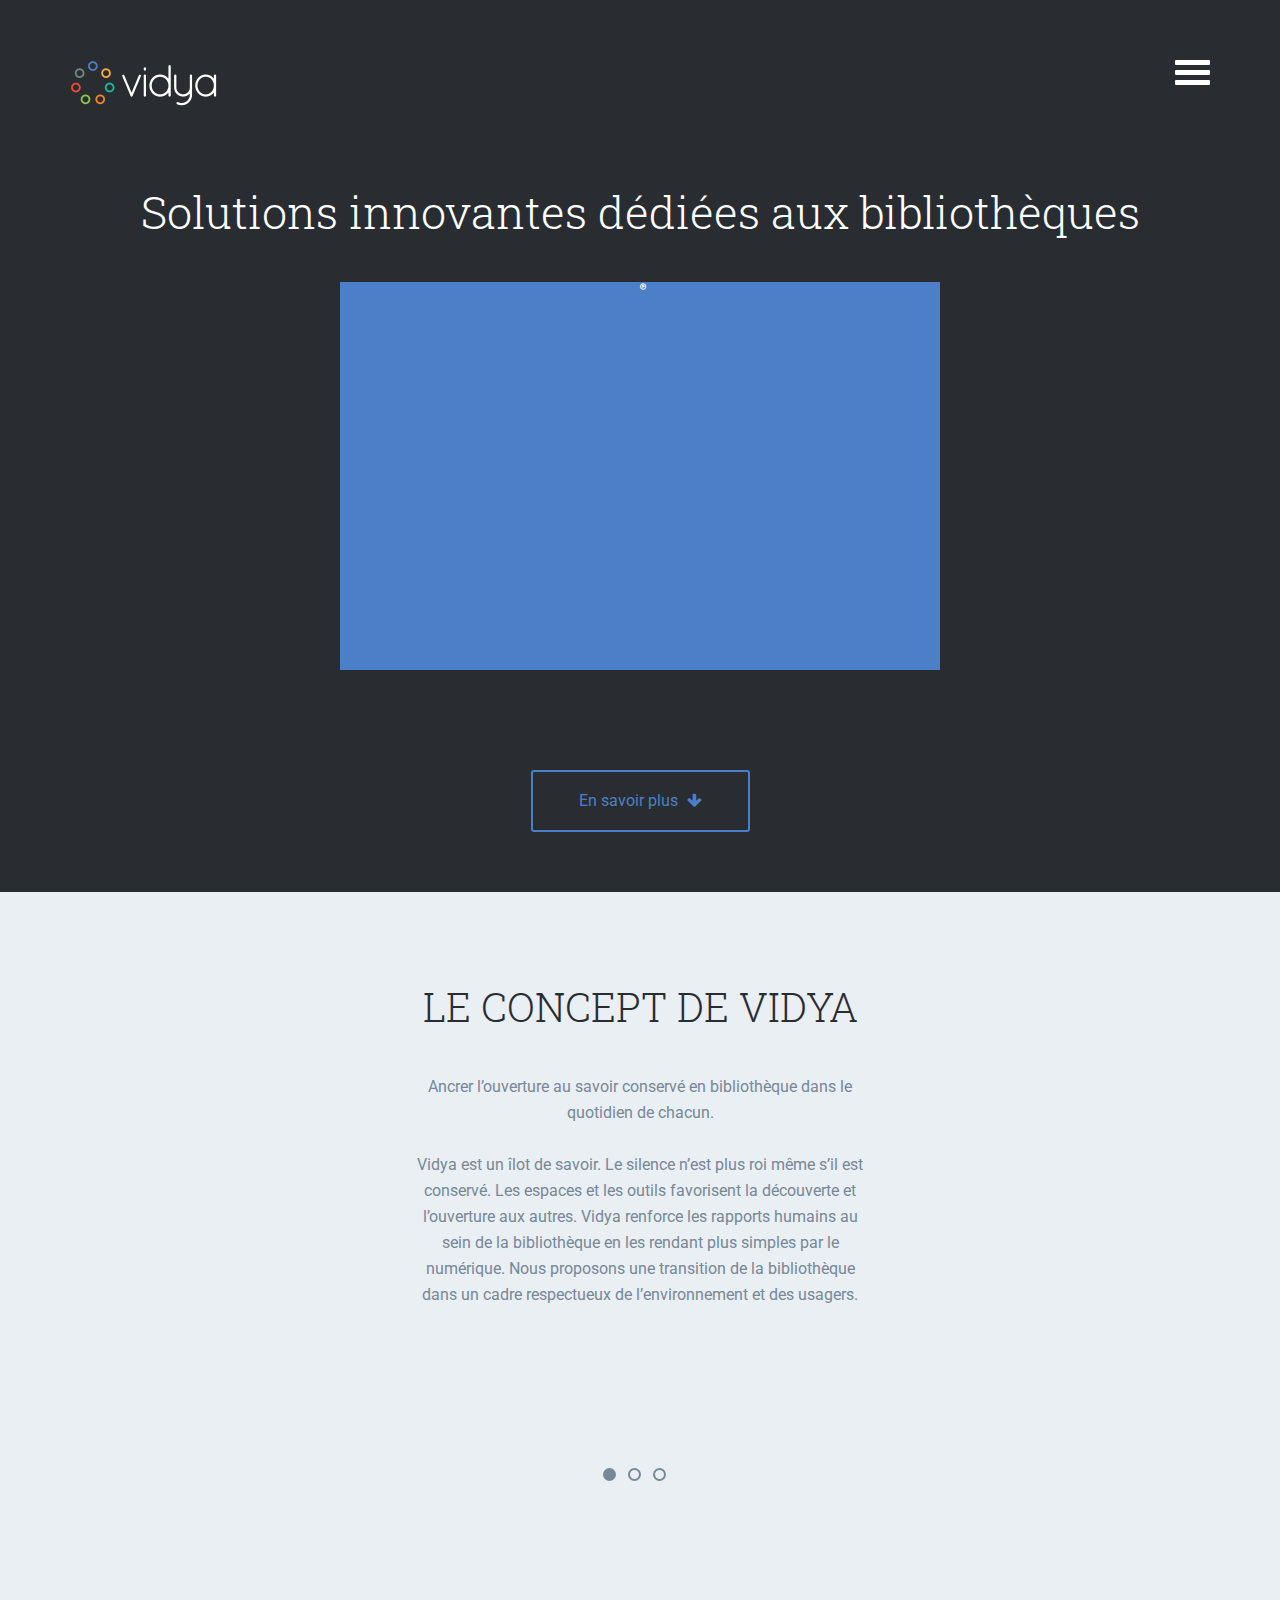
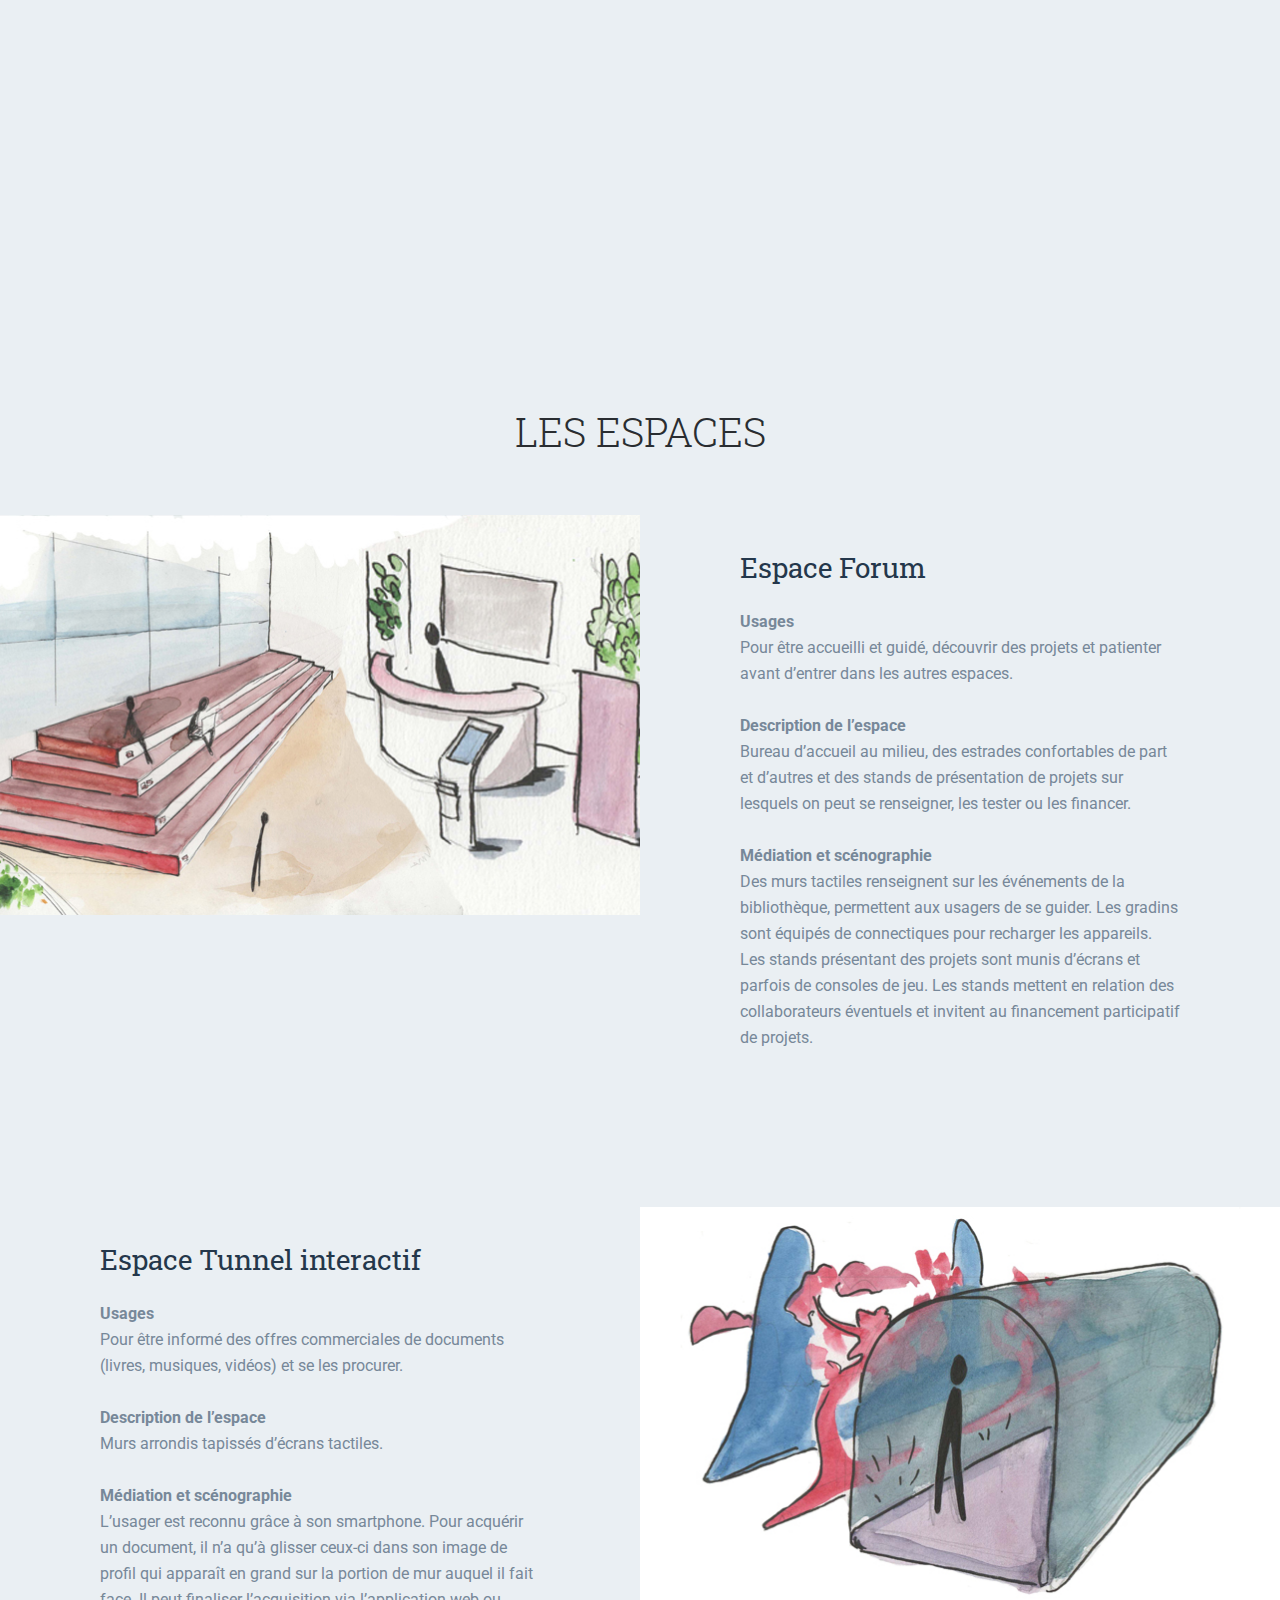
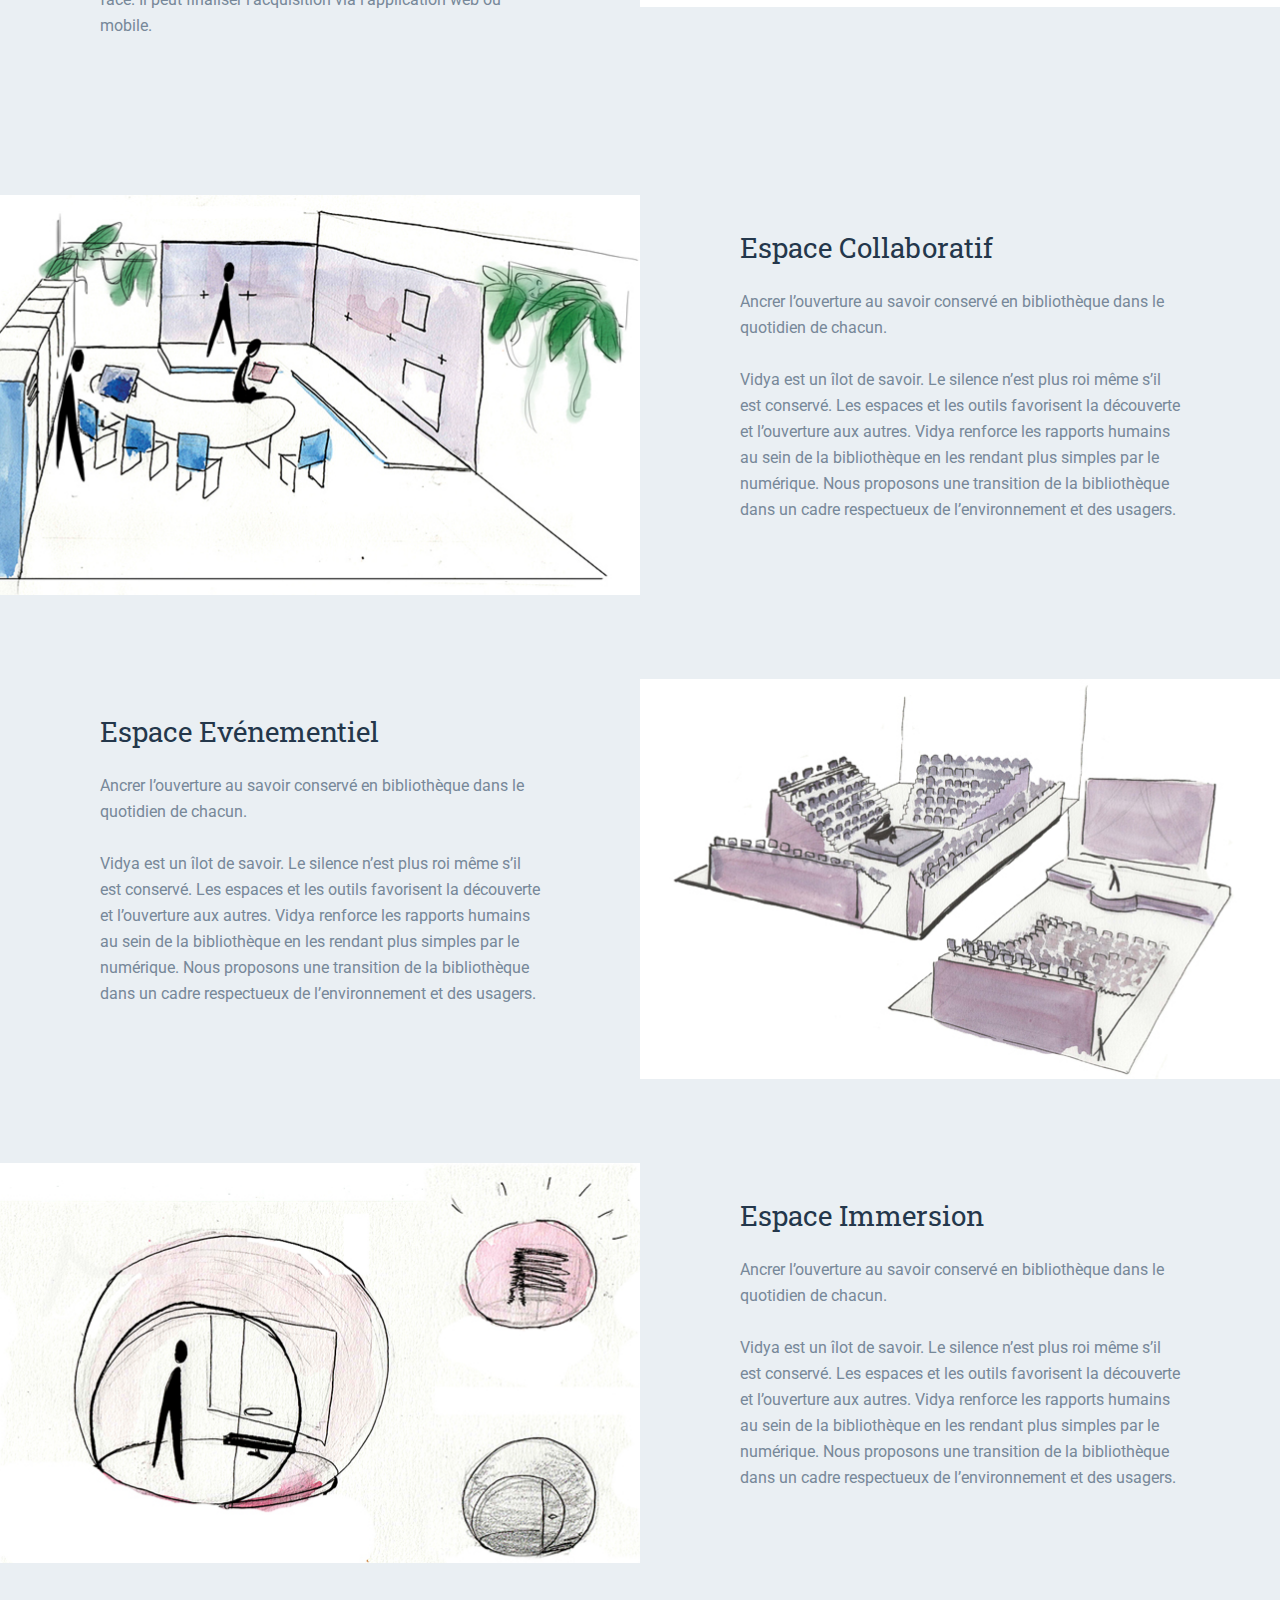
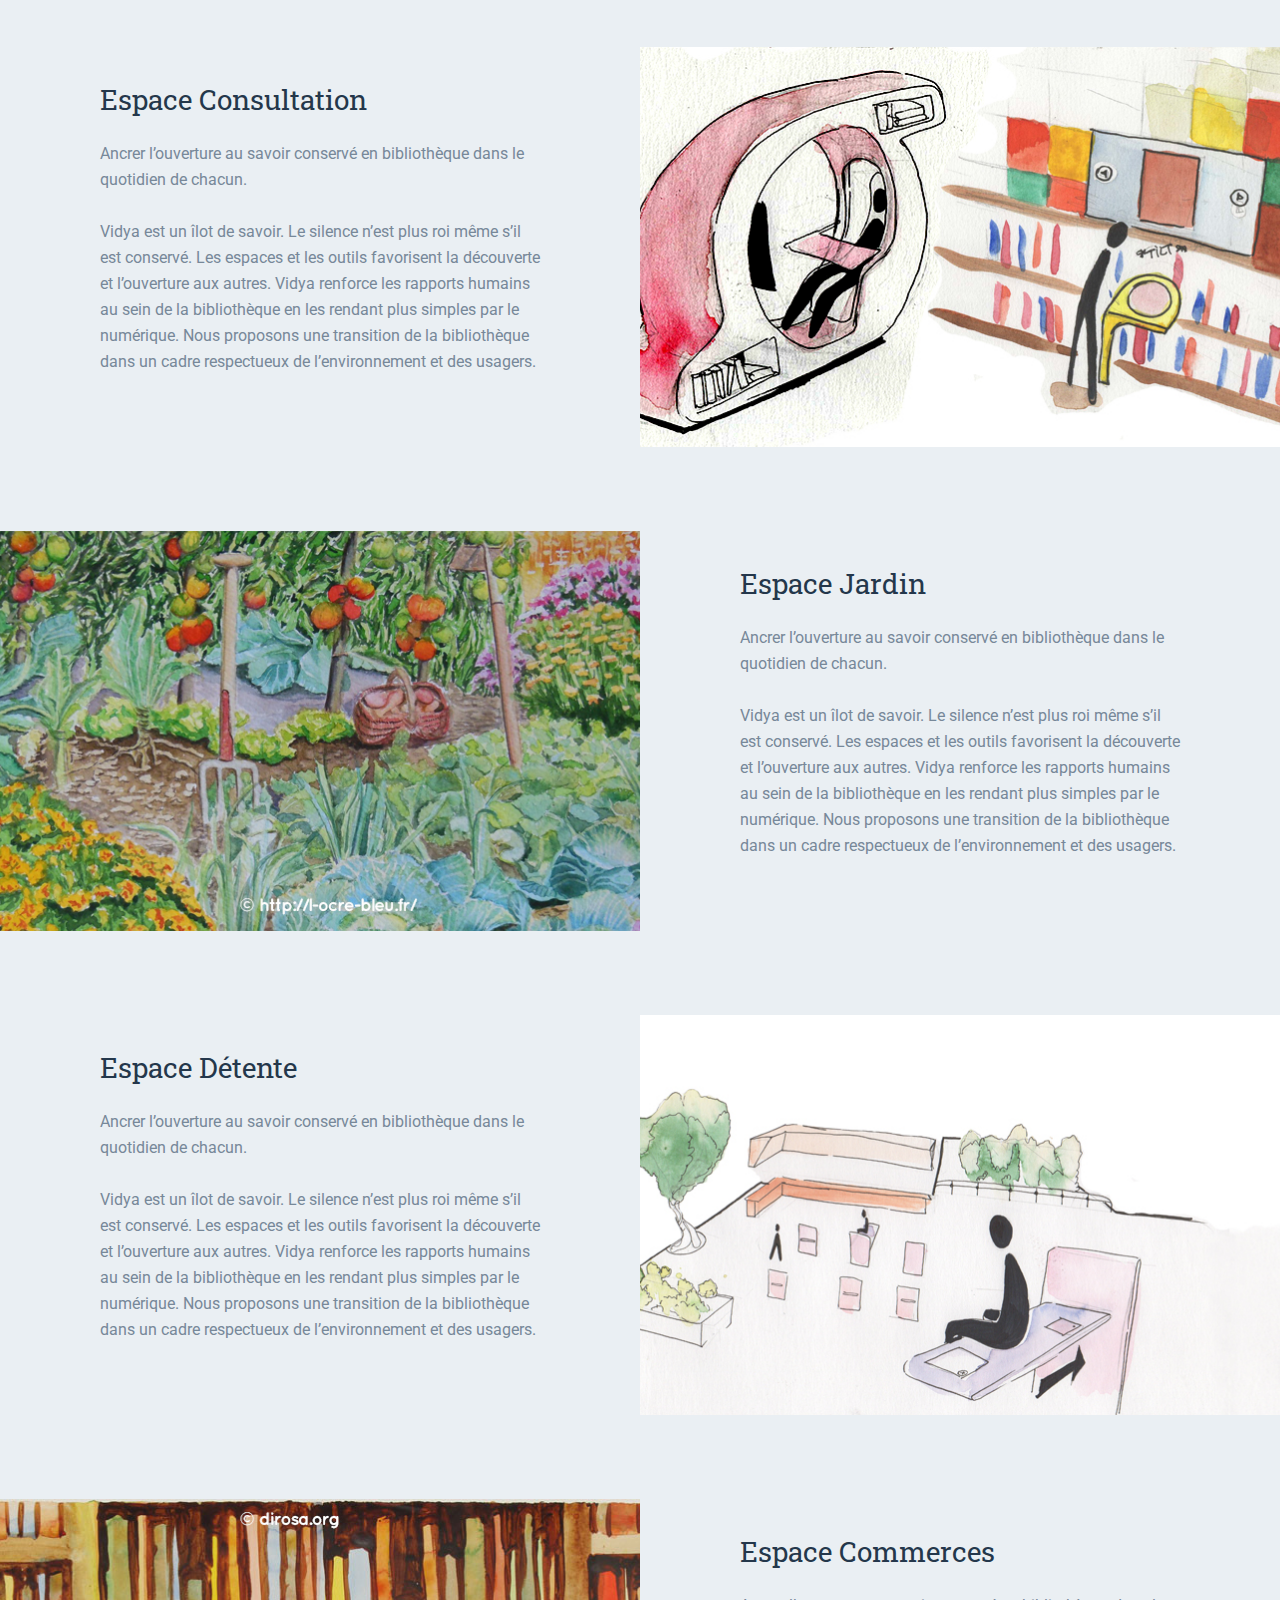
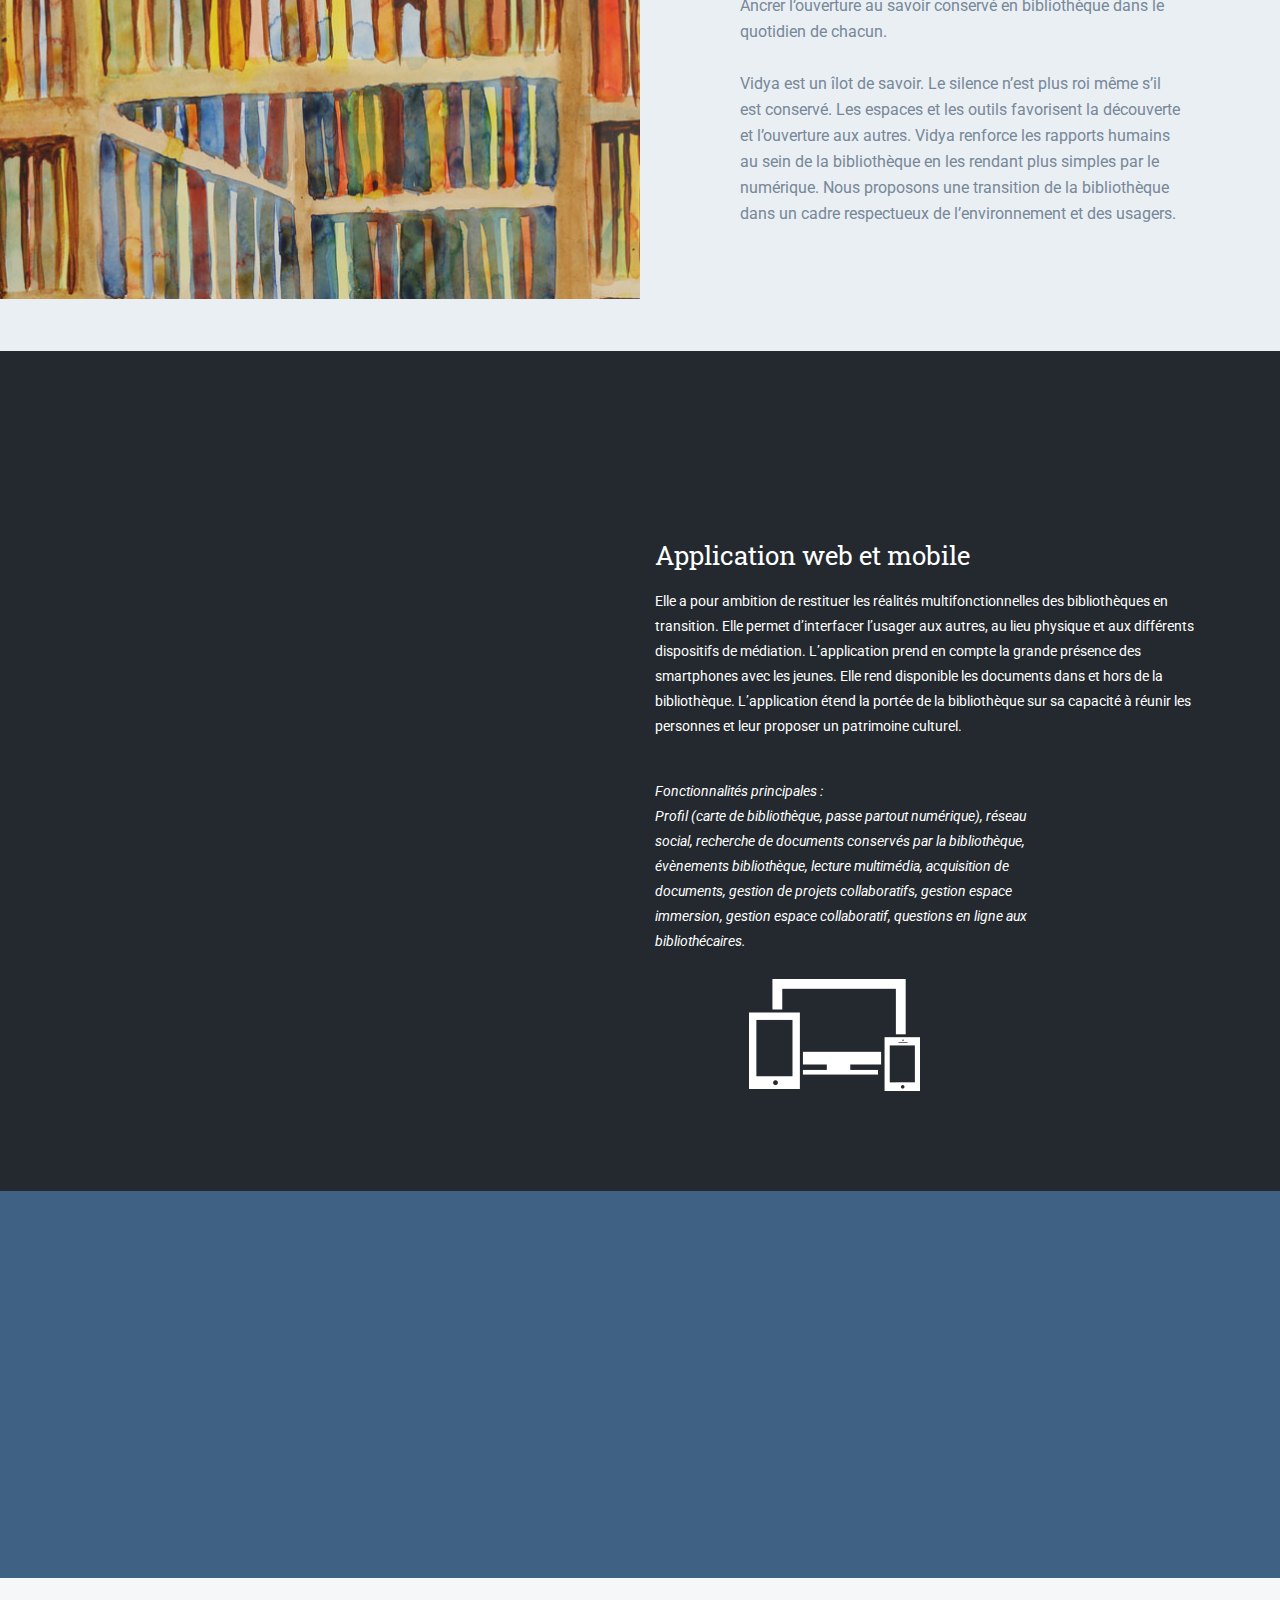
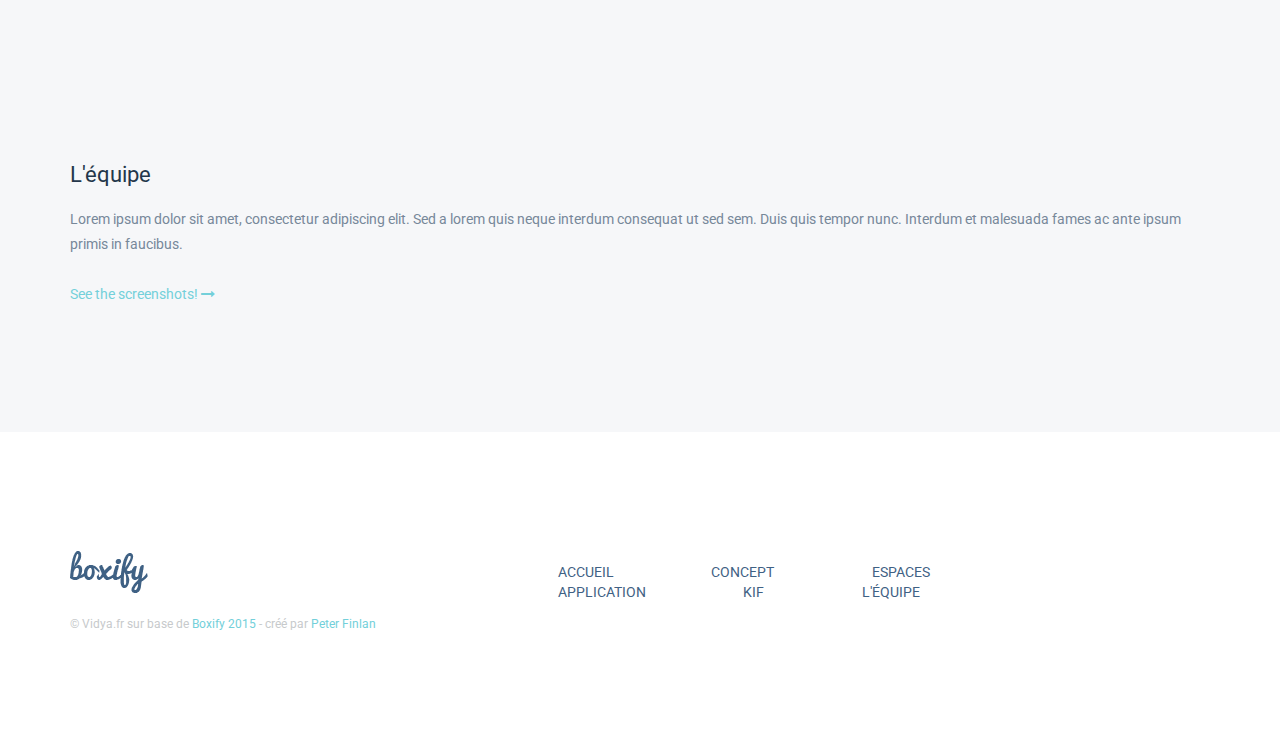
==== index.html @ 03cc683a "textes espaces" ====
<!DOCTYPE html>
<!--[if lt IE 7]>      <html class="no-js lt-ie9 lt-ie8 lt-ie7"> <![endif]-->
<!--[if IE 7]>         <html class="no-js lt-ie9 lt-ie8"> <![endif]-->
<!--[if IE 8]>         <html class="no-js lt-ie9"> <![endif]-->
<!--[if gt IE 8]><!--> <html class="no-js"> <!--<![endif]-->
<html lang="en" class="no-js">
	<head>
		<meta charset="utf-8">
		<meta http-equiv="X-UA-Compatible" content="IE=edge">
		<meta name="viewport" content="width=device-width, initial-scale=1">
		<title>Vidya</title>
		<meta name="description" content="A free HTML5/CSS3 template made exclusively for Codrops by Peter Finlan" />
		<meta name="keywords" content="html5 template, css3, one page, animations, agency, portfolio, web design" />
		<meta name="author" content="Peter Finlan" />
		<!-- Bootstrap -->
		<script src="js/modernizr.custom.js"></script>
		<link href="css/bootstrap.min.css" rel="stylesheet">
		<link href="css/jquery.fancybox.css" rel="stylesheet">
		<link href="css/flickity.css" rel="stylesheet" >
		<link href="css/animate.css" rel="stylesheet">
		<link href="http://maxcdn.bootstrapcdn.com/font-awesome/4.2.0/css/font-awesome.min.css" rel="stylesheet">
		<link href='http://fonts.googleapis.com/css?family=Roboto:400,500,300|Roboto+Slab:400,300,700' rel='stylesheet' type='text/css'>
		<link href="css/styles.css" rel="stylesheet">
		<link href="css/queries.css" rel="stylesheet">
		<!-- Facebook and Twitter integration -->
		<meta property="og:title" content=""/>
		<meta property="og:image" content=""/>
		<meta property="og:url" content=""/>
		<meta property="og:site_name" content=""/>
		<meta property="og:description" content=""/>
		<meta name="twitter:title" content="" />
		<meta name="twitter:image" content="" />
		<meta name="twitter:url" content="" />
		<meta name="twitter:card" content="" />
		<!-- HTML5 Shim and Respond.js IE8 support of HTML5 elements and media queries -->
		<!-- WARNING: Respond.js doesn't work if you view the page via file:// -->
		<!--[if lt IE 9]>
		<script src="https://oss.maxcdn.com/libs/html5shiv/3.7.0/html5shiv.js"></script>
		<script src="https://oss.maxcdn.com/libs/respond.js/1.4.2/respond.min.js"></script>
		<![endif]-->
	</head>
	<body>
		<!--[if lt IE 7]>
		<p class="browsehappy">You are using an <strong>outdated</strong> browser. Please <a href="http://browsehappy.com/">upgrade your browser</a> to improve your experience.</p>
		<![endif]-->
		<!-- open/close -->
		<header>
			<section class="hero" id="home">
				<div class="texture-overlay"></div>
				<div class="container">
					<div class="row nav-wrapper">
						<div class="col-md-6 col-sm-6 col-xs-6 text-left">
							<a href="#"><img src="img/logoVidya.png" alt="Vidya"></a>
						</div>
						<div class="col-md-6 col-sm-6 col-xs-6 text-right navicon">
							<p></p><a id="trigger-overlay" class="nav_slide_button nav-toggle" href="#"><span></span></a>
						</div>
					</div>
					<div class="row hero-content">
						<div class="col-md-12">
                            
							<h1 class="animated fadeInDown">Solutions innovantes dédiées aux bibliothèques</h1>
                            <div id="boxvideo"><a href="http://www.youtube.com/embed/9No-FiEInLA?autoplay=1&wmode=opaque&fs=1" class="youtube-media"><i class="fa fa-play-circle-o"></i></div>
                                
                            <a href="#features-intro" class="learn-btn animated fadeInUp">En savoir plus <i class="fa fa-arrow-down"></i></a>
                                
						</div>
					</div>
				</div>
			</section>
		</header>
            
        <!-- CONCEPT -->
		<section class="features-intro" id="concept">
			<div class="container-fluid">
				<div class="row">
					<div class="col-md-12 nopadding">
						<div class="features-slider">
                            <h1 class="titresection">Le concept de Vidya</h1>
                            <ul class="slides" id="featuresSlider">
                                <li>
                                    <p>Ancrer l’ouverture au savoir conservé en bibliothèque dans le quotidien de chacun.<br/><br/>Vidya est un îlot de savoir. Le silence n’est plus roi même s’il est conservé. Les espaces et les outils favorisent la découverte et l’ouverture aux autres. Vidya renforce les rapports humains au sein de la bibliothèque en les rendant plus simples par le numérique. Nous proposons une transition de la bibliothèque dans un cadre respectueux de l’environnement et des usagers.</p>
<!-- 										<p><a href="#features" class="arrow-btn">Find out why this freebie rocks! <i class="fa fa-long-arrow-right"></i></a></p>
-->									</li>
                                <li>
                                    <h1>Vidya, une société de conseils et un concept de bibliothèque du futur.</h1>
                                    <p>Lors de recherches sur et dans les bibliothèques, nous avons constaté qu’il était difficile de nous substituer à elles ou d’imaginer un bâtiment idéalisé en tant que bloc dont les éléments sont indissociables.<br/><br/>C’est pourquoi nous avons réfléchi à des solutions modulaires et autonomes qu’une bibliothèque pourrait choisir d’intégrer dans des locaux, des politiques de médiation déjà existantes ou à imaginer.</p>
                                </li>
                                <li>
                                    <h1>La fonction de Vidya : acter la transition</h1>
                                    <p>La fonction de Vidya demeure d’acter la transition des espaces et des médiations numériques avec tout le champ des possibles techniques dès à présent. Très concrètement, cela implique de faire entrer dans la médiation et dans l’environnement physique de la bibliothèque des technologies et des usages qu’elle n’a pas encore l’habitude d’intégrer dans ses services.<br/><br/>Les modules sont réalistes mais également avec une pare onirique car rarement ou jamais vus ensemble dans des bibliothèques (l’innovation se trouve en cela pour ce projet).</p>
                                </li>
                            </ul>
                    </div>
                </div>
        </section>
                
        <section class="features-list" id="features">
			<div class="container">
                
				<div class="row">
					<div class="col-md-12">
                        
						<div class="col-md-4 feature-1 wp2">
							<div class="feature-icon">
<!-- 								<i class="fa fa-desktop"></i>
									On remplace <i> par un tag <img>-->							
									<img src="img/feature-5.png" class="icones-clefs"/>
							</div>
							<div class="feature-content">
								<h1>10 fondations de médiation</h1>
								<p>Le but est de créer un parcours dans et hors de la bibliothèque où le numérique aide à la médiation par plusieurs appareils, dispositifs, adaptés aux situations.</p>
<!-- 								<a href="http://tympanus.net/codrops/?p=22554" class="read-more-btn">Plus d'infos <i class="fa fa-chevron-circle-right"></i></a>
 -->							</div>
						</div>
                        
						<div class="col-md-4 feature-2 wp2 delay-1s">
							<div class="feature-icon">
<!-- 								<i class="fa fa-heart"></i>
 -->								<img src="img/feature-1.png" class="icones-clefs"/>
							</div>
							<div class="feature-content">
								<h1>1 prototype de serious game</h1>
								<p>KIF, un template de serious games pouvant être proposé par des bibliothèques. Il remédiatise des œuvres libres de droits comme 20 mille lieues sous les mers.</p>
<!-- 								<a href="http://tympanus.net/codrops/?p=22554" class="read-more-btn">Plus d'infos <i class="fa fa-chevron-circle-right"></i></a>
 -->							</div>
						</div>
                        
                        <div class="col-md-4 feature-3 wp2 delay-1.5s">
							<div class="feature-icon">
<!-- 								<i class="fa fa-heart"></i>
 -->								<img src="img/feature-4.png" class="icones-clefs"/>
							</div>
							<div class="feature-content">
								<h1>Plusieurs idées de bibliothèques du futur</h1>
								<p>Nous prenons en compte les nouveaux usages des 15-24 ans : une appli, des serious games, des objets tactiles et connectés ainsi que des espaces repensés.
</p>
<!-- 								<a href="http://tympanus.net/codrops/?p=22554" class="read-more-btn">Plus d'infos <i class="fa fa-chevron-circle-right"></i></a>
 -->							</div>
						</div>
                        
						<div class="col-md-4 feature-4 wp2 delay-2s">
							<div class="feature-icon">
<!-- 								<i class="fa fa-heart"></i>
 -->								<img src="img/feature-6.png" class="icones-clefs"/>
							</div>
							<div class="feature-content">
								<h1>1 réponse à un concours</h1>
								<p>Les règles du concours : “Imaginez la bibliothèque du futur”. Innovation, espaces, médiations numériques et choix architecturaux sur 400 m².</p>
<!-- 								<a href="http://tympanus.net/codrops/?p=22554" class="read-more-btn">Plus d'infos <i class="fa fa-chevron-circle-right"></i></a>
 -->							</div>
						</div>
                        
                        <div class="col-md-4 feature-5 wp2 delay-3s">
							<div class="feature-icon">
<!-- 								<i class="fa fa-heart"></i>
 -->								<img src="img/feature-2.png" class="icones-clefs"/>
							</div>
							<div class="feature-content">
								<h1>9 espaces physiques scénographiés</h1>
								<p>Nous avons souhaité hybrider les espaces existants par les nouveaux usages. nous entendons “harmoniser nature, humain et information.” (Dibrary)</p>
<!-- 								<a href="http://tympanus.net/codrops/?p=22554" class="read-more-btn">Plus d'infos <i class="fa fa-chevron-circle-right"></i></a>
 -->							</div>
						</div>
                        
                        <div class="col-md-4 feature-6 wp2 delay-3.5s">
							<div class="feature-icon">
<!-- 								<i class="fa fa-heart"></i>
 -->								<img src="img/feature-3.png" class="icones-clefs"/>
							</div>
							<div class="feature-content">
								<h1>1 application mobile</h1>
								<p>L'ambition est de restituer les réalités multifonctionnelles des bibliothèques en transition. Interface l’usager aux autres, au lieu physique et aux différents dispositifs de médiation.</p>
<!-- 								<a href="http://tympanus.net/codrops/?p=22554" class="read-more-btn">Plus d'infos <i class="fa fa-chevron-circle-right"></i></a>
 -->							</div>
						</div>

					</div>
				</div>
			</div>
		</section>
        
        <!-- <section class="screenshots-intro">
			<div class="container">
				<div class="row">
                    
					<div class="col-md-12">
						<h1>Le concept</h1>
						<p></br>Ancrer l’ouverture au savoir conservé en bibliothèque dans le quotidien de chacun. </br></br></br>

Vidya est un îlot de savoir. Le silence n’est plus roi même s’il est conservé. Les espaces et les outils favorisent la découverte et l’ouverture aux autres. Vidya renforce les rapports humains au sein de la bibliothèque en les rendant plus simples par le numérique. Nous proposons une transition de la bibliothèque dans un cadre respectueux de l’environnement et des usagers.

</br></br>Vidya est l’identité d’une société de conseils et d’un concept de bibliothèque du futur. Lors de recherches sur et dans les bibliothèques, nous avons constaté qu’il était difficile de nous substituer à elles ou d’imaginer un bâtiment idéalisé en tant que bloc dont les éléments sont indissociables. C’est pourquoi nous avons réfléchi à des solutions modulaires et autonomes qu’une bibliothèque pourrait choisir d’intégrer dans des locaux et des politiques de médiation déjà existantes ou à imaginer.

</br></br>La fonction de Vidya demeure d’acter la transition des espaces et des médiations numériques avec tout le champ des possibles techniques dès à présent. Très concrètement, cela implique de faire entrer dans la médiation et dans l’environnement physique de la bibliothèque des technologies et des usages qu’elle n’a pas encore l’habitude d’intégrer dans ses services. Les modules sont réalistes mais également avec une pare onirique car rarement ou jamais vus ensemble dans des bibliothèques. Vidya se prévaut du recours au gadget et privilégie les outils adaptés aux usages, aux pratiques. Vidya entend donner des pistes pour une nouvelle scénographie des espaces.
</p>
						<p><a href="#screenshots" class="arrow-btn">Découvrir les espaces<i class="fa fa-long-arrow-right"></i></a></p>
					</div>
                    
				</div>
			</div>
		</section> -->
			
			<!-- ESPACE FORUM -->
            <section class="features-intro">
			<div class="container-fluid">
				<div class="row">
                    <h1 class="titresection">Les espaces</h1>
					<div class="col-md-6 nopadding features-intro-img">
						<div class="features-bg">
							<div class="texture-overlay"></div>
							<div class="features-img wp1">
							</div>
						</div>
					</div>
					<div class="col-md-6 nopadding">
						<div class="features-espaces">
								<ul class="slides" id="featuresSlider">
                                    <li>
                                        <h1>Espace Forum</h1>
                                        <p><b>Usages</b>
                                        </br>
                                        Pour être accueilli et guidé, découvrir des projets 
                                        et patienter avant d’entrer dans les autres espaces.
                                        </br></br><b>Description de l’espace</b></br>
                        Bureau d’accueil au milieu, des estrades confortables de part et d’autres et des stands de présentation de projets sur lesquels on peut se renseigner, les tester ou les financer.</br></br><b>Médiation et scénographie</b></br>
                Des murs tactiles renseignent sur les événements de la bibliothèque, permettent aux usagers de se guider. Les gradins sont équipés de connectiques pour recharger les appareils. Les stands présentant des projets sont munis d’écrans et parfois de consoles de jeu. Les stands mettent en relation des collaborateurs éventuels et invitent au financement participatif de projets.
    </p>
								    </li>
								</ul>
                            </div>
                        </div>
                    </div>
                </div>
            </section>

			<!-- ESPACE TUNNEL -->
            <section class="features-intro">
			<div class="container-fluid">
				<div class="row">
					<div class="col-md-6 nopadding">
						<div class="features-espaces">
								<ul class="slides" id="featuresSlider">
                                    <li>
									<h1>Espace Tunnel interactif</h1>
									<p><b>Usages</b>
									</br>
Pour être informé des offres commerciales de documents (livres, musiques, vidéos) et se les procurer.
</br></br>
<b>Description de l’espace</b>
</br>
Murs arrondis tapissés d’écrans tactiles.
</br></br>
<b>Médiation et scénographie</b>
</br>
L’usager est reconnu grâce à son smartphone. Pour acquérir un document, il n’a qu’à glisser ceux-ci dans son image de profil qui apparaît en grand sur la portion de mur auquel il fait face. Il peut finaliser l’acquisition via l’application web ou mobile.</p>
								    </li>
								</ul>
                            </div>
                        </div>
					<div class="col-md-6 nopadding features-intro-img">
						<div class="features-bg-tunnel">
							<div class="texture-overlay"></div>
							<div class="features-img wp1">
							</div>
						</div>
					</div>
                    </div>
                </div>
            </section>

			<!-- ESPACE COLLABORATIF -->
            <section class="features-intro">
			<div class="container-fluid">
				<div class="row">
					<div class="col-md-6 nopadding features-intro-img">
						<div class="features-bg-collaboratif">
							<div class="texture-overlay"></div>
							<div class="features-img wp1">
							</div>
						</div>
					</div>
					<div class="col-md-6 nopadding">
						<div class="features-espaces">
								<ul class="slides" id="featuresSlider">
                                    <li>
									<h1>Espace Collaboratif</h1>
									<p>Ancrer l’ouverture au savoir conservé en bibliothèque dans le quotidien de chacun.</br></br>Vidya est un îlot de savoir. Le silence n’est plus roi même s’il est conservé. Les espaces et les outils favorisent la découverte et l’ouverture aux autres. Vidya renforce les rapports humains au sein de la bibliothèque en les rendant plus simples par le numérique. Nous proposons une transition de la bibliothèque dans un cadre respectueux de l’environnement et des usagers.</p>
								    </li>
								</ul>
                            </div>
                        </div>
                    </div>
                </div>
            </section>

			<!-- ESPACE EVENEMENTIEL -->
            <section class="features-intro">
			<div class="container-fluid">
				<div class="row">
					<div class="col-md-6 nopadding">
						<div class="features-espaces">
								<ul class="slides" id="featuresSlider">
                                    <li>
									<h1>Espace Evénementiel</h1>
									<p>Ancrer l’ouverture au savoir conservé en bibliothèque dans le quotidien de chacun.</br></br>Vidya est un îlot de savoir. Le silence n’est plus roi même s’il est conservé. Les espaces et les outils favorisent la découverte et l’ouverture aux autres. Vidya renforce les rapports humains au sein de la bibliothèque en les rendant plus simples par le numérique. Nous proposons une transition de la bibliothèque dans un cadre respectueux de l’environnement et des usagers.</p>
								    </li>
								</ul>
                            </div>
                        </div>
					<div class="col-md-6 nopadding features-intro-img">
						<div class="features-bg-evenementiel">
							<div class="texture-overlay"></div>
							<div class="features-img wp1">
							</div>
						</div>
					</div>
                    </div>
                </div>
            </section>

			<!-- ESPACE IMMERSION -->
            <section class="features-intro">
			<div class="container-fluid">
				<div class="row">
					<div class="col-md-6 nopadding features-intro-img">
						<div class="features-bg-immersion">
							<div class="texture-overlay"></div>
							<div class="features-img wp1">
							</div>
						</div>
					</div>
					<div class="col-md-6 nopadding">
						<div class="features-espaces">
								<ul class="slides" id="featuresSlider">
                                    <li>
									<h1>Espace Immersion</h1>
									<p>Ancrer l’ouverture au savoir conservé en bibliothèque dans le quotidien de chacun.</br></br>Vidya est un îlot de savoir. Le silence n’est plus roi même s’il est conservé. Les espaces et les outils favorisent la découverte et l’ouverture aux autres. Vidya renforce les rapports humains au sein de la bibliothèque en les rendant plus simples par le numérique. Nous proposons une transition de la bibliothèque dans un cadre respectueux de l’environnement et des usagers.</p>
								    </li>
								</ul>
                            </div>
                        </div>
                    </div>
                </div>
            </section>

            <!-- ESPACE CONSULTATION -->
            <section class="features-intro">
			<div class="container-fluid">
				<div class="row">
					<div class="col-md-6 nopadding">
						<div class="features-espaces">
								<ul class="slides" id="featuresSlider">
                                    <li>
									<h1>Espace Consultation</h1>
									<p>Ancrer l’ouverture au savoir conservé en bibliothèque dans le quotidien de chacun.</br></br>Vidya est un îlot de savoir. Le silence n’est plus roi même s’il est conservé. Les espaces et les outils favorisent la découverte et l’ouverture aux autres. Vidya renforce les rapports humains au sein de la bibliothèque en les rendant plus simples par le numérique. Nous proposons une transition de la bibliothèque dans un cadre respectueux de l’environnement et des usagers.</p>
								    </li>
								</ul>
                            </div>
                        </div>
					<div class="col-md-6 nopadding features-intro-img">
						<div class="features-bg-consultation">
							<div class="texture-overlay"></div>
							<div class="features-img wp1">
							</div>
						</div>
					</div>
                    </div>
                </div>
            </section>

			<!-- ESPACE POTAGER-JARDIN -->
            <section class="features-intro">
			<div class="container-fluid">
				<div class="row">
					<div class="col-md-6 nopadding features-intro-img">
						<div class="features-bg-jardin-potager">
							<div class="texture-overlay"></div>
							<div class="features-img wp1">
							</div>
						</div>
					</div>
					<div class="col-md-6 nopadding">
						<div class="features-espaces">
								<ul class="slides" id="featuresSlider">
                                    <li>
									<h1>Espace Jardin</h1>
									<p>Ancrer l’ouverture au savoir conservé en bibliothèque dans le quotidien de chacun.</br></br>Vidya est un îlot de savoir. Le silence n’est plus roi même s’il est conservé. Les espaces et les outils favorisent la découverte et l’ouverture aux autres. Vidya renforce les rapports humains au sein de la bibliothèque en les rendant plus simples par le numérique. Nous proposons une transition de la bibliothèque dans un cadre respectueux de l’environnement et des usagers.</p>
								    </li>
								</ul>
                            </div>
                        </div>
                    </div>
                </div>
            </section>

            <!-- ESPACE DETENTE -->
            <section class="features-intro">
			<div class="container-fluid">
				<div class="row">
					<div class="col-md-6 nopadding">
						<div class="features-espaces">
								<ul class="slides" id="featuresSlider">
                                    <li>
									<h1>Espace Détente</h1>
									<p>Ancrer l’ouverture au savoir conservé en bibliothèque dans le quotidien de chacun.</br></br>Vidya est un îlot de savoir. Le silence n’est plus roi même s’il est conservé. Les espaces et les outils favorisent la découverte et l’ouverture aux autres. Vidya renforce les rapports humains au sein de la bibliothèque en les rendant plus simples par le numérique. Nous proposons une transition de la bibliothèque dans un cadre respectueux de l’environnement et des usagers.</p>
								    </li>
								</ul>
                            </div>
                        </div>
					<div class="col-md-6 nopadding features-intro-img">
						<div class="features-bg-detente">
							<div class="texture-overlay"></div>
							<div class="features-img wp1">
							</div>
						</div>
					</div>
                    </div>
                </div>
            </section>

			<!-- ESPACE COMMERCES -->
            <section class="features-intro">
			<div class="container-fluid">
				<div class="row">
					<div class="col-md-6 nopadding features-intro-img">
						<div class="features-bg-commerces">
							<div class="texture-overlay"></div>
							<div class="features-img wp1">
							</div>
						</div>
					</div>
					<div class="col-md-6 nopadding">
						<div class="features-espaces">
								<ul class="slides" id="featuresSlider">
                                    <li>
									<h1>Espace Commerces</h1>
									<p>Ancrer l’ouverture au savoir conservé en bibliothèque dans le quotidien de chacun.</br></br>Vidya est un îlot de savoir. Le silence n’est plus roi même s’il est conservé. Les espaces et les outils favorisent la découverte et l’ouverture aux autres. Vidya renforce les rapports humains au sein de la bibliothèque en les rendant plus simples par le numérique. Nous proposons une transition de la bibliothèque dans un cadre respectueux de l’environnement et des usagers.</p>
								    </li>
								</ul>
                            </div>
                        </div>
                    </div>
                </div>
            </section>
		
		<!-- FONDATIONS MEDIATION NUMERIQUE -->
        
		<section class="showcase" id="application">
			<div class="showcase-wrap">
				<div class="texture-overlay"></div>
				<div class="container">
					<div class="row">
						<div class="col-md-6">
							<div class="device wp3">
								<div class="device-content">
									<div class="showcase-slider">
										<ul class="slides" id="showcaseSlider">
											<li>
												<img src="img/screen-app/App-SmartPhone TableaudeBord Menu.jpg" alt="Device Content Image">
											</li>
											<li>
												<img src="img/screen-app/App-SmartPhone-projet.jpg" alt="Device Content Image">
											</li>
											<li>
												<img src="img/screen-app/App-SmartPhone-collaboratif.jpg" alt="Device Content Image">
											</li>
											<li>
												<img src="img/screen-app/App-SmartPhone-immersion.jpg" alt="Device Content Image">
											</li>
											<li>
												<img src="img/screen-app/App-SmartPhone-evenement.jpg" alt="Device Content Image">
											</li>
											<li>
												<img src="img/screen-app/App-SmartPhone-recherche.jpg" alt="Device Content Image">
											</li>
											<li>
												<img src="img/screen-app/App-SmartPhone-social.jpg" alt="Device Content Image">
											</li>
										</ul>
									</div>
								</div>
							</div>
						</div>
						<div class="col-md-6">
							<h1>Application web et mobile</h1>
							<p>Elle a pour ambition de restituer les réalités multifonctionnelles des bibliothèques en transition. Elle permet d’interfacer l’usager aux autres, au lieu physique et aux différents dispositifs de médiation. L’application prend en compte la grande présence des smartphones avec les jeunes. Elle rend disponible les documents dans et hors de la bibliothèque. L’application étend la portée de la bibliothèque sur sa capacité à réunir les personnes et leur proposer un patrimoine culturel.</p>
							<blockquote class="team-quote">
<!-- 								<div class="avatar"><img src="img/responsive-icones.png" alt="User Avatar"></div>
 -->								<p>Fonctionnalités principales :</br>
 Profil (carte de bibliothèque, passe partout numérique), 
 réseau social, 
 recherche de documents conservés par la bibliothèque, 
 évènements bibliothèque, 
 lecture multimédia, acquisition de documents, 
 gestion de projets collaboratifs, 
 gestion espace immersion, 
 gestion espace collaboratif, questions en ligne aux bibliothécaires.</p>
								<div class="logo-quote">
									<a href="http://tympanus.net/codrops/"><img src="img/responsive-icones.png" alt="Icônes responsive"></a>
								</div>
							</blockquote>
<!-- 							<a href="http://tympanus.net/codrops/?p=22554" class="download-btn">Download! <i class="fa fa-download"></i></a>
 -->						</div>
					</div>
				</div>
			</div>
		</section>
		

		<!-- <section class="screenshots" id="screenshots">
			<div class="container-fluid">
				<div class="row">
					<ul class="grid">
						<li>
							<figure>
								<img src="img/01-screenshot.jpg" alt="Screenshot 01">
								<figcaption>
								<div class="caption-content">
									<a href="img/large/01.jpg" class="single_image">
										<i class="fa fa-search"></i><br>
										<p>Optimised For Design</p>
									</a>
								</div>
								</figcaption>
							</figure>
						</li>
						<li>
							<figure>
								<img src="img/02-screenshot.jpg" alt="Screenshot 01">
								<figcaption>
								<div class="caption-content">
									<a href="img/large/02.jpg" class="single_image">
										<i class="fa fa-search"></i><br>
										<p>User Centric Design</p>
									</a>
								</div>
								</figcaption>
							</figure>
						</li>
						<li>
							<figure>
								<img src="img/03-screenshot.jpg" alt="Screenshot 01">
								<figcaption>
								<div class="caption-content">
									<a href="img/large/03.jpg" class="single_image">
										<i class="fa fa-search"></i><br>
										<p>Responsive and Adaptive</p>
									</a>
								</div>
								</figcaption>
							</figure>
						</li>
						<li>
							<figure>
								<img src="img/04-screenshot.jpg" alt="Screenshot 01">
								<figcaption>
								<div class="caption-content">
									<a href="img/large/04.jpg" class="single_image">
										<i class="fa fa-search"></i><br>
										<p>Absolutely Free</p>
									</a>
								</div>
								</figcaption>
							</figure>
						</li>
					</ul>
				</div>
				<div class="row">
					<ul class="grid">
						<li>
							<figure>
								<img src="img/05-screenshot.jpg" alt="Screenshot 01">
								<figcaption>
								<div class="caption-content">
									<a href="img/large/05.jpg" class="single_image">
										<i class="fa fa-search"></i><br>
										<p>Multi-Purpose Design</p>
									</a>
								</div>
								</figcaption>
							</figure>
						</li>
						<li>
							<figure>
								<img src="img/06-screenshot.jpg" alt="Screenshot 01">
								<figcaption>
								<div class="caption-content">
									<a href="img/large/06.jpg" class="single_image">
										<i class="fa fa-search"></i><br>
										<p>Exclusive to Codrops</p>
									</a>
								</div>
								</figcaption>
							</figure>
						</li>
						<li>
							<figure>
								<img src="img/07-screenshot.jpg" alt="Screenshot 01">
								<figcaption>
								<div class="caption-content">
									<a href="img/large/07.jpg" class="single_image">
										<i class="fa fa-search"></i><br>
										<p>Made with Love</p>
									</a>
								</div>
								</figcaption>
							</figure>
						</li>
						<li>
							<figure>
								<img src="img/08-screenshot.jpg" alt="Screenshot 01">
								<figcaption>
								<div class="caption-content">
									<a href="img/large/08.jpg" class="single_image">
										<i class="fa fa-search"></i><br>
										<p>In Sydney, Australia</p>
									</a>
								</div>
								</figcaption>
							</figure>
						</li>
					</ul>
				</div>
			</div>
		</section> -->
		<section class="download" id="download">
			<div class="container">
				<div class="row">
					<div class="col-md-12 text-center wp4">
						<h1>Concours Île-de-France, rendu</h1>
						<a href="http://tympanus.net/codrops/?p=22554" class="download-btn">Download! <i class="fa fa-download"></i></a>
					</div>
				</div>
			</div>
		</section>
		
		<section class="screenshots-intro">
			<div class="container">
				<div class="row">
					<div class="col-md-12">
						<h1>L'équipe</h1>
						<p>Lorem ipsum dolor sit amet, consectetur adipiscing elit. Sed a lorem quis neque interdum consequat ut sed sem. Duis quis tempor nunc. Interdum et malesuada fames ac ante ipsum primis in faucibus.</p>
						<p><a href="#screenshots" class="arrow-btn">See the screenshots! <i class="fa fa-long-arrow-right"></i></a></p>
					</div>
				</div>
			</div>
		</section>
        
		<footer>
			<div class="container">
				<div class="row">
					<div class="col-md-5">
						<h1 class="footer-logo">
						<img src="img/logo-blue.png" alt="Footer Logo Blue">
						</h1>
						<p>© Vidya.fr sur base de <a href="http://tympanus.net/codrops/2015/01/27/freebie-boxify-one-page-website-template/">Boxify 2015</a> - créé par <a href="http://www.peterfinlan.com/">Peter Finlan</a></p>
					</div>
					<div class="col-md-7">
						<ul class="footer-nav">
							<li><a href="#home">Accueil</a></li>
							<li><a href="#concept">Concept</a></li>
							<li><a href="#espaces">Espaces</a></li>
							<li><a href="#application">Application</a></li>
							<li><a href="#download">KIF</a></li>
							<li><a href="#download">L'équipe</a></li>
						</ul>
					</div>
				</div>
			</div>
		</footer>
		<div class="overlay overlay-boxify">
			<nav>
				<ul>
					<li><a href="#about"><i class="fa fa-heart"></i>About</a></li>
					<li><a href="#features"><i class="fa fa-flash"></i>Features</a></li>
				</ul>
				<ul>
					<li><a href="#screenshots"><i class="fa fa-desktop"></i>Screenshots</a></li>
					<li><a href="#download"><i class="fa fa-download"></i>Download</a></li>
				</ul>
			</nav>
		</div>
		<!-- jQuery (necessary for Bootstrap's JavaScript plugins) -->
		<script src="js/min/toucheffects-min.js"></script>
		<script src="https://ajax.googleapis.com/ajax/libs/jquery/1.11.0/jquery.min.js"></script>
		<script src="js/flickity.pkgd.min.js"></script>
		<script src="js/jquery.fancybox.pack.js"></script>
		<!-- Include all compiled plugins (below), or include individual files as needed -->
		<script src="js/retina.js"></script>
		<script src="js/waypoints.min.js"></script>
		<script src="js/bootstrap.min.js"></script>
		<script src="js/min/scripts-min.js"></script>
		<!-- Google Analytics: change UA-XXXXX-X to be your site's ID. -->
		<script>
		(function(b,o,i,l,e,r){b.GoogleAnalyticsObject=l;b[l]||(b[l]=
		function(){(b[l].q=b[l].q||[]).push(arguments)});b[l].l=+new Date;
		e=o.createElement(i);r=o.getElementsByTagName(i)[0];
		e.src='//www.google-analytics.com/analytics.js';
		r.parentNode.insertBefore(e,r)}(window,document,'script','ga'));
		ga('create','UA-XXXXX-X');ga('send','pageview');
		</script>
	</body>
</html>
---- css/styles.css ----
/* ! normalize.css v1.0.0 | MIT License | git.io/normalize */

/* ==========================================================================
HTML5 display definitions
========================================================================== */

/*
* Corrects `block` display not defined in IE 6/7/8/9 and Firefox 3.
*/

article, aside, details, figcaption, figure, footer, header, hgroup, nav, section, summary {
    display: block
}

/*
* Corrects `inline-block` display not defined in IE 6/7/8/9 and Firefox 3.
*/
audio, canvas, video {
    display: inline-block;
    *display: inline;
    *zoom: 1;
}

/*
* Prevents modern browsers from displaying `audio` without controls.
* Remove excess height in iOS 5 devices.
*/
audio:not([controls]) {
    display: none;
    height: 0;
}

/*
* Addresses styling for `hidden` attribute not present in IE 7/8/9, Firefox 3, * and Safari 4.
* Known issue:no IE 6 support.
*/
[hidden] {
    display: none
}

/* ==========================================================================
Base
========================================================================== */
/*
* 1. Corrects text resizing oddly in IE 6/7 when body `font-size` is set using
*    `em` units.
* 2. Prevents iOS text size adjust after orientation change, without disabling
*    user zoom.
*/

html {
    font-size: 100%; /* 1 */
    -webkit-text-size-adjust: 100%; /* 2 */
    -ms-text-size-adjust: 100%; /* 2 */
}

/*
* Addresses `font-family` inconsistency between `textarea` and other form
* elements.
*/
html, button, input, select, textarea {
    font-family: sans-serif;
    font-family: 'Roboto', sans-serif;
}
html, body {
    overflow-x: hidden;
    width: 100%;
}

/*
* Addresses margins handled incorrectly in IE 6/7.
*/
body {
    margin: 0;
    font-family: 'Roboto', sans-serif;
}

/*
* Font Smoothing
*/
html, html a {
    text-shadow: 1px 1px 1px rgba(0, 0, 0, 0.004);
    -webkit-font-smoothing: antialiased;
}

/* ==========================================================================
Links
========================================================================== */
/*
* Addresses `outline` inconsistency between Chrome and other browsers.
*/

a:focus {
    outline: thin dotted;
    text-decoration: none;
}

/*
* Improves readability when focused and also mouse hovered in all browsers.
*/
a:active, a:hover {
    outline: 0;
    text-decoration: none;
}

/* ==========================================================================
Typography
========================================================================== */
/*
* Addresses font sizes and margins set differently in IE 6/7.
* Addresses font sizes within `section` and `article` in Firefox 4+, Safari 5, * and Chrome.
*/

h1 {
    margin: 0.67em 0;
    font-size: 2em;
}
h2 {
    margin: 0.83em 0;
    font-size: 1.5em;
}
h3 {
    margin: 1em 0;
    font-size: 1.17em;
}
h4 {
    margin: 1.33em 0;
    font-size: 1em;
}
h5 {
    margin: 1.67em 0;
    font-size: 0.83em;
}
h6 {
    margin: 2.33em 0;
    font-size: 0.75em;
}

/*
* Addresses styling not present in IE 7/8/9, Safari 5, and Chrome.
*/
abbr[title] {
    border-bottom: 1px dotted
}

/*
* Addresses style set to `bolder` in Firefox 3+, Safari 4/5, and Chrome.
*/
b, strong {
    font-weight: bold
}
blockquote {
    margin: 0px
}

/*
* Addresses styling not present in Safari 5 and Chrome.
*/
dfn {
    font-style: italic
}

/*
* Addresses styling not present in IE 6/7/8/9.
*/
mark {
    background: #ff0;
    color: #000;
}

/*
* Addresses margins set differently in IE 6/7.
*/
p, pre {
    margin: 1em 0
}

/*
* Corrects font family set oddly in IE 6, Safari 4/5, and Chrome.
*/
code, kbd, pre, samp {
    font-size: 1em;
    font-family: monospace, serif;
    _font-family: 'courier new', monospace;
}

/*
* Improves readability of pre-formatted text in all browsers.
*/
pre {
    white-space: pre;
    white-space: pre-wrap;
    word-wrap: break-word;
}

/*
* Addresses CSS quotes not supported in IE 6/7.
*/
q {
    quotes: none
}

/*
* Addresses `quotes` property not supported in Safari 4.
*/
q:before, q:after {
    content: '';
    content: none;
}
small {
    font-size: 75%
}

/*
* Prevents `sub` and `sup` affecting `line-height` in all browsers.
*/
sub, sup {
    position: relative;
    vertical-align: baseline;
    font-size: 75%;
    line-height: 0;
}
sup {
    top: -0.5em
}
sub {
    bottom: -0.25em
}

/* ==========================================================================
Lists
========================================================================== */
/*
* Addresses margins set differently in IE 6/7.
*/

dl, menu, ol, ul {
    margin: 1em 0
}
dd {
    margin: 0 0 0 40px
}

/*
* Addresses paddings set differently in IE 6/7.
*/
menu, ol, ul {
    padding: 0
}

/*
* Corrects list images handled incorrectly in IE 7.
*/
nav ul, nav ol {
    list-style: none;
    list-style-image: none;
}

/* ==========================================================================
Embedded content
========================================================================== */
/*
* 1. Removes border when inside `a` element in IE 6/7/8/9 and Firefox 3.
* 2. Improves image quality when scaled in IE 7.
*/

img {
    border: 0; /* 1 */
    -ms-interpolation-mode: bicubic; /* 2 */
}

/*
* Corrects overflow displayed oddly in IE 9.
*/
svg:not(:root) {
    overflow: hidden
}

/* ==========================================================================
Figures
========================================================================== */
/*
* Addresses margin not present in IE 6/7/8/9, Safari 5, and Opera 11.
*/

figure {
    margin: 0
}

/* ==========================================================================
Forms
========================================================================== */
/*
* Corrects margin displayed oddly in IE 6/7.
*/

form {
    margin: 0
}

/*
* Define consistent border, margin, and padding.
*/
fieldset {
    margin: 0 2px;
    padding: 0.35em 0.625em 0.75em;
    border: 1px solid #c0c0c0;
}

/*
* 1. Corrects color not being inherited in IE 6/7/8/9.
* 2. Corrects text not wrapping in Firefox 3.
* 3. Corrects alignment displayed oddly in IE 6/7.
*/
legend {
    padding: 0;
    border: 0; /* 1 */
    white-space: normal; /* 2 */
    *margin-left: -7px; /* 3 */
}

/*
* 1. Corrects font size not being inherited in all browsers.
* 2. Addresses margins set differently in IE 6/7, Firefox 3+, Safari 5, *    and Chrome.
* 3. Improves appearance and consistency in all browsers.
*/
button, input, select, textarea {
    margin: 0; /* 2 */
    vertical-align: baseline; /* 3 */
    font-size: 100%; /* 1 */
    *vertical-align: middle; /* 3 */
}

/*
* Addresses Firefox 3+ setting `line-height` on `input` using ` !important` in
* the UA stylesheet.
*/
button, input {
    line-height: normal
}

/*
* 1. Avoid the WebKit bug in Android 4.0.* where (2) destroys native `audio`
*    and `video` controls.
* 2. Corrects inability to style clickable `input` types in iOS.
* 3. Improves usability and consistency of cursor style between image-type
*    `input` and others.
* 4. Removes inner spacing in IE 7 without affecting normal text inputs.
*    Known issue:inner spacing remains in IE 6.
*/
button, html input[type="button"], /* 1 */
input[type="reset"], input[type="submit"] {
    cursor: pointer; /* 3 */
    -webkit-appearance: button; /* 2 */
    *overflow: visible; /* 4 */
}

/*
* Re-set default cursor for disabled elements.
*/
button[disabled], input[disabled] {
    cursor: default
}

/*
* 1. Addresses box sizing set to content-box in IE 8/9.
* 2. Removes excess padding in IE 8/9.
* 3. Removes excess padding in IE 7.
*    Known issue:excess padding remains in IE 6.
*/
input[type="checkbox"], input[type="radio"] {
    box-sizing: border-box; /* 1 */
    padding: 0; /* 2 */
    *height: 13px; /* 3 */
    *width: 13px; /* 3 */
}

/*
* 1. Addresses `appearance` set to `searchfield` in Safari 5 and Chrome.
* 2. Addresses `box-sizing` set to `border-box` in Safari 5 and Chrome
*    (include `-moz` to future-proof).
*/
input[type="search"] {
    /* 2 */
    box-sizing: content-box;
    -webkit-appearance: textfield; /* 1 */
    nowhitespace: afterproperty;
}

/*
* Removes inner padding and search cancel button in Safari 5 and Chrome
* on OS X.
*/
input[type="search"]::-webkit-search-cancel-button, input[type="search"]::-webkit-search-decoration {
    -webkit-appearance: none
}

/*
* Removes inner padding and border in Firefox 3+.
*/
button::-moz-focus-inner, input::-moz-focus-inner {
    padding: 0;
    border: 0;
}

/*
* 1. Removes default vertical scrollbar in IE 6/7/8/9.
* 2. Improves readability and alignment in all browsers.
*/
textarea {
    overflow: auto; /* 1 */
    vertical-align: top; /* 2 */
}

/* ==========================================================================
Tables
========================================================================== */
/*
* Remove most spacing between table cells.
*/

table {
    border-spacing: 0;
    border-collapse: collapse;
}

/* ==========================================================================
Global Styles
========================================================================== */
.group:after {
    content: "";
    display: table;
    clear: both;
}
a {
    -webkit-transition-timing-function: ease-in-out;
    transition-timing-function: ease-in-out;
    -webkit-transition-duration: 300ms;
    transition-duration: 300ms;
    -webkit-transition-property: color, border-color, background-color;
    transition-property: color, border-color, background-color;
}
.nopadding {
    margin: 0 !important;
    padding: 0 !important;
}
p {
    font-size: 14px;
    line-height: 25px;
}
a {
    color: #73d0da
}
a:hover, a:focus {
    color: #73d0da;
    text-decoration: none;
}
.texture-overlay {
    position: absolute;
    top: 0px;
    left: 0px;
    width: 100%;
    height: 100%;
}

/* ==========================================================================
Buttons
========================================================================== */
.use-btn {
    display: inline-block;
    margin: 0 10px 10px 0;
    padding: 20px 50px;
    border-radius: 3px;
    background-color: #fff;
    color: #4b98a9;
    font-size: 16px;
}
.use-btn:hover, .use-btn:focus {
    background-color: #73d0da;
    color: #fff;
    text-decoration: none;
}
.learn-btn, .download-btn {
    display: inline-block;
    padding: 18px 46px;
    border: 2px solid #4b80c8;
    border-radius: 3px;
    color: #4b80c8;
    font-size: 16px;
}
.learn-btn:hover, .download-btn:hover, .learn-btn:focus, .download-btn:focus {
    border-color: #629cea;
    color: #629cea;
    text-decoration: none;
}
.read-more-btn {
    display: inline-block;
    color: #323a45;
    text-transform: uppercase;
    font-weight: 400;
	margin-bottom:3em; /*AJOUT A.S.*/
}
.read-more-btn i, .download-btn i {
    margin-left: 5px
}
.showcase .download-btn {
    margin-top: 50px
}
.download .download-btn {
    margin-top: 25px
}

/* ==========================================================================
Navigation
========================================================================== */
.nav-toggle {
    position: absolute;
    top: 0;
    right: 15px;
    z-index: 999999;
    padding: 10px 35px 16px 0px;
    cursor: pointer;
}
.nav-toggle:focus {
    outline: none;
}
.nav-toggle span, .nav-toggle span:before, .nav-toggle span:after {
    content: '';
    position: absolute;
    display: block;
    width: 35px;
    height: 5px;
    border-radius: 1px;
    background: #fff;
    cursor: pointer;
}
.nav-toggle span:before {
    top: -10px
}
.nav-toggle span:after {
    bottom: -10px
}
.nav-toggle span, .nav-toggle span:before, .nav-toggle span:after {
    -webkit-transition: all 300ms ease-in-out;
    transition: all 300ms ease-in-out;
}
.nav-toggle.active span {
    background-color: transparent
}
.nav-toggle.active span:before, .nav-toggle.active span:after {
    top: 0
}
.nav-toggle.active span:before {
    -webkit-transform: rotate(45deg);
    -ms-transform: rotate(45deg);
    transform: rotate(45deg);
}
.nav-toggle.active span:after {
    top: 10px;
    -webkit-transform: translateY(-10px) rotate(-45deg);
    -ms-transform: translateY(-10px) rotate(-45deg);
    transform: translateY(-10px) rotate(-45deg);
}
.navicon {
    position: relative;
    height: 26px;
}
.navicon p {
    margin: 1px 50px 0 0
}
.navicon-fixed {
    position: fixed;
    top: 59px;
    right: 143px;
}

/* ==========================================================================
Hero
========================================================================== */
.hero {
    position: relative;
    padding: 60px 0 60px 0;
    min-height: 800px;
    /*background: rgb(248, 248, 255) url('../img/hero-01.jpg') no-repeat center center; MODIF A.S.*/
    background: #292d31;
    background-size: cover;
    color: #fff;
    text-align: center;
}
.hero h1 {
    margin: 80px 0 45px 0;
    font-weight: 300;
    font-size: 45px;
    font-family: 'Roboto Slab', sans-serif;
}
.hero h1 span {
    display: inline-block;
    color: #a1a9b0;
}
#home {
    width: 100%;
    height: 100%;
}
.hero {
    width: 100%;
    height: 100%;
}
header i {
    margin-left: 5px
}

#boxvideo {
    background: #4b80c8;
    width: 600px;
    height: 388px;
    margin: 0 auto 100px auto;
  
}

.youtube-media {
    display: block;
    color: #ffffff;
    font-size: 50%;
}

/* ==========================================================================
Video
========================================================================== */
section.video i {
    margin-right: 10px;
    color: #323a45;
    vertical-align: middle;
    font-size: 50px;
    -webkit-transition: color 300ms ease-in-out;
    transition: color 300ms ease-in-out;
}
section.video h1 {
    font-weight: 400;
    font-size: 20px;
}
section.video {
    padding: 60px 0;
    background-color: #f6f7f9;
}
section.video a {
    color: #323a45
}
section.video a:hover, section.video a:focus {
    color: #73d0da;
    text-decoration: none;
}
section.video a:hover i, section.video a:focus i {
    color: #73d0da
}

/* ==========================================================================
Custom Slider Controls (Flickity)
========================================================================== */
.flickity-page-dots .dot {
    width: 13px;
    height: 13px;
    opacity: 1;
    background: transparent;
    border: 2px solid #778899;
    -webkit-transition: background 0.3s;
    transition: background 0.3s;
}
.flickity-page-dots .dot.is-selected {
    background: #778899;
}

/* ==========================================================================
Features Slider
========================================================================== */
.features-bg {
    position: relative;
    min-height: 400px;
    background: url('../img/features-intro-01.jpg') no-repeat center center;
    background-size: cover;
}
.features-img {
    width: 100%;
    height: 400px;
    text-align: center;
    line-height: 400px;
    margin: 5% 0 5% 0;
}
.features-slider {
    position: relative;
    padding: 5% 32% 20% 32%;
    height: 600px;
    background-color: #eaeff3;
}

.features-slider ul {
    margin: 0;
    padding: 0;
    list-style: none;
}
.features-slider ul li {
    width: 100%;
}
.features-slider li h1 {
    margin-bottom: 15px;
    color: #24374b;
    font-weight: 400;
    font-size: 28px;
    font-family: "Roboto Slab", sans-serif;
    text-align: center;
    line-height: 34px;
}
.features-slider li p {
    color: #778899;
    font-size: 16px;
    line-height: 26px;
    text-align: center;
}
.features-intro-img {
    position: relative
}
.slides li h1 {
    margin: 0;
    padding: 0;
}
.features-slider .flickity-page-dots {
    text-align: center;
    margin-top: 50px;
    position: static;
}
.features-slider .flickity-page-dots .dot {
    margin: 0 12px 0 0;
}

/* ==========================================================================
Features List
========================================================================== */
.features-list {
    padding: 40px 0;
    background-color: #eaeff3;
}
.features-list h1 {
    margin: 0 0 10px 0;
    padding: 0;
    color: #24374b;
    font-size: 20px;
    font-family: 'Roboto Slab', sans-serif;
}
.features-list p {
    margin-bottom: 20px;
    color: #778899;
}
.feature-content {
    display: inline-block;
    margin-left: 0;
    width: 65%;
}
.feature-icon {
    display: inline-block;
    margin-right: 25px;
    width: 90px;
    height: 90px;
    /*border: solid 2px #4e9ba3;*/ /*ELEVE IMG.PNG A LA PLACE, by A.S. */
    border-radius: 50%;
    vertical-align: top;
    text-align: center;
    font-size: 25px;
    line-height: 90px;
}
.feature-icon i {
    color: #4e9ba3
}

/* ==========================================================================
Blockquote
========================================================================== */
blockquote {
    margin: 40px 0 0;
    padding: 0;
    border: none;
}
blockquote p {
    display: inline-block;
    margin: 0;
    padding: 0;
    width: 70%;
    vertical-align: top;
    font-style: italic;
}
/*blockquote .avatar {
    display: inline-block;
    margin-right: 20px;
    width: 64px;
    height: 64px;
    vertical-align: middle;
}*/
blockquote .logo-quote {
    display: inline-block;
    margin: 0 0 0 90px;
}

/* ==========================================================================
Espace
========================================================================== */
.features-espaces {
    position: relative;
    padding: 11% 100px 10% 100px;
    background-color: #eaeff3;
}
.features-espaces ul {
    margin: 0;
    padding: 0;
    list-style: none;
}
.features-espaces ul li {
    width: 100%;
}

.features-espaces ul li h1 {
    color: #24374b;
    font-weight: 400;
    font-size: 28px;
    font-family: "Roboto Slab", sans-serif;
}

.features-espaces ul li p {
    position: relative;
    padding: 2% 0 10% 0;
    color: #778899;
    font-size: 16px;
    line-height: 26px;
}
.container-fluid {
    background-color: #eaeff3;
}

/* ==========================================================================
Showcase
========================================================================== */
.showcase {
    background: rgb(35, 41, 46) no-repeat center center fixed;
    background-size: cover;
}
.showcase h1 {
    margin: 90px 0 20px 0;
    color: #fff;
    font-weight: 400;
    font-size: 26px;
    font-family: "Roboto Slab", sans-serif;
}
.showcase p {
    margin-bottom: 25px;
    color: #fff;
}
.device {
    position: absolute;
    top: -60px;
    left: 20%;
    min-height: 676px;
    width: 359px;
    background: url('../img/phone-skeleton.png') no-repeat center center;
}
.device-content {
    position: absolute;
    top: 100px;
    left: 42px;
    width: 273px;
    height: 484px;
    background: rgba(0, 0, 0, 0.3);
}
.device-content img {
    width: 273px;
    height: 484px;
}
.showcase-wrap {
    position: relative;
    padding: 100px 0;
    min-height: 600px;
}
.showcase-slider ul {
    margin: 0;
    padding: 0;
    list-style: none;
}
.showcase-slider .flickity-page-dots {
    bottom: 20px;
}

/* ==========================================================================
Screenshots Intro
========================================================================== */
.screenshots-intro {
    padding: 170px 0 100px 0;
    background-color: #f6f7f9;
}
.screenshots-intro h1 {
    margin-bottom: 20px;
    color: #24374b;
    font-weight: 400;
    font-size: 22px;
}
.screenshots-intro p {
    margin-bottom: 25px;
    color: #778899;
}

/* ==========================================================================
Screenshots
========================================================================== */
.screenshots ul {
    margin: 0;
    padding: 0;
    width: 100%;
}
.screenshots ul li {
    float: left;
    min-height: 100%;
    width: 25%;
    background-color: #000;
    list-style: none;
}
.screenshots figure {
    position: relative;
    overflow: hidden;
}
.screenshots figure img {
    width: 100%;
    height: 100%;
    -webkit-transition: all 300ms ease-in-out;
    transition: all 300ms ease-in-out;
}
.screenshots figure:hover img, .screenshots figure:focus img {
    -webkit-transform: scale(1.1);
    -ms-transform: scale(1.1);
    transform: scale(1.1);
}
.screenshots figcaption {
    position: absolute;
    top: 0;
    left: 0;
    padding: 25% 0;
    width: 100%;
    height: 100%;
    background-color: rgba(63, 97, 132, 0.85);
    text-align: center;
    font-size: 15px;
    opacity: 0;
    -webkit-transition: all 300ms ease-in-out;
    transition: all 300ms ease-in-out;
}
.screenshots figcaption a {
    color: #fff
}
.screenshots figcaption a:hover, .screenshots figcaption a:focus {
    color: #73d0da
}
.screenshots figure:hover figcaption, .screenshots figure:focus figcaption {
    opacity: 1
}
.visible {
    opacity: 1
}
.screenshots figure.cs-hover figcaption {
    opacity: 1
}
.screenshots figcaption i {
    font-size: 35px
}
.screenshots figcaption p {
    margin-bottom: 0;
    text-transform: uppercase;
    font-weight: 400;
}
.screenshots figcaption .caption-content {
    position: absolute;
    top: 50%;
    left: 50%;
    margin-top: -40px;
    margin-left: -100px;
    width: 200px;
    -webkit-transform: translate(0px, 15px);
    -ms-transform: translate(0px, 15px);
    transform: translate(0px, 15px);
    -webkit-transition: all 300ms ease-in-out;
    transition: all 300ms ease-in-out;
}
.screenshots figure:hover figcaption .caption-content, .screenshots figure:focus figcaption .caption-content {
    -webkit-transform: translate(0px, 0px);
    -ms-transform: translate(0px, 0px);
    transform: translate(0px, 0px);
}

/* ==========================================================================
Download Now
========================================================================== */
.download {
    padding: 120px 0;
    background-color: #3f6184;
}
.download h1 {
    margin: 0 0 15px 0;
    color: #fff;
    font-weight: 400;
    font-size: 40px;
}

/* ==========================================================================
Footer
========================================================================== */
footer {
    padding: 100px 0
}
footer p {
    color: #c7cacc;
    font-size: 12px;
}
footer ul {
    margin-top: 30px
}
footer li {
    float: left;
    margin-right: 15%;
    list-style: none;
    text-transform: uppercase;
    font-weight: 400;
}
footer li a {
    color: #3f6184
}
footer li:last-child {
    margin-right: 0
}

/* ==========================================================================
Nav Overlay
========================================================================== */
/* Overlay style */

.overlay {
    position: fixed;
    top: 0;
    left: 0;
    width: 100%;
    height: 100%;
    background: rgba(52, 82, 113, 0.95);
}

/* Menu style */
.overlay nav {
    position: relative;
    top: 50%;
    height: 60%;
    text-align: center;
    font-size: 54px;
    -webkit-transform: translateY(-50%);
    -ms-transform: translateY(-50%);
    transform: translateY(-50%);
}
.overlay ul {
    position: relative;
    display: inline-block;
    margin: 0 auto;
    padding: 0;
    list-style: none;
}
.overlay ul li {
    display: block;
    float: left;
    margin-right: 20px;
}
.overlay ul li:last-child {
    margin-right: 0px
}
.overlay ul li i {
    display: block;
    margin-bottom: 10px;
    font-size: 40px;
}
.overlay ul li a {
    display: block;
    padding: 50px 0;
    min-width: 190px;
    border: 2px solid #fff;
    border-radius: 3px;
    background-color: #345271;
    color: #fff;
    text-transform: uppercase;
    font-weight: 400;
    font-size: 15px;
    -webkit-transition: all 300ms ease-in-out;
    transition: all 300ms ease-in-out;
}
.overlay ul li a:hover, .overlay ul li a:focus {
    border-color: #73d0da;
    color: #73d0da;
}

/* Effects */
.overlay-boxify {
    visibility: hidden;
    opacity: 0;
    -webkit-transition: opacity 0.5s, visibility 0s 0.5s;
    transition: opacity 0.5s, visibility 0s 0.5s;
}
.overlay-boxify.open {
    visibility: visible;
    opacity: 1;
    -webkit-transition: opacity 0.5s;
    transition: opacity 0.5s;
}
.overlay-boxify nav ul li {
    opacity: 0;
    -webkit-transform: translate3d(0, -80px, 0);
    transform: translate3d(0, -80px, 0);
    -webkit-transition: -webkit-transform 0.5s, opacity 0.5s;
    transition: transform 0.5s, opacity 0.5s;
}
.overlay-boxify.open nav ul:first-child li:first-child {
    -webkit-transition-delay: 0.05s;
    transition-delay: 0.05s;
}
.overlay-boxify.open nav ul:first-child li:nth-child(2) {
    -webkit-transition-delay: 0.1s;
    transition-delay: 0.1s;
}
.overlay-boxify.open nav ul:nth-child(2) li:first-child {
    -webkit-transition-delay: 0.15s;
    transition-delay: 0.15s;
}
.overlay-boxify.open nav ul:nth-child(2) li:nth-child(2) {
    -webkit-transition-delay: 0.2s;
    transition-delay: 0.2s;
}
.overlay-boxify.open nav ul li {
    opacity: 1;
    -webkit-transform: translate3d(0, 0, 0);
    transform: translate3d(0, 0, 0);
}

/* ==========================================================================
Waypoints
========================================================================== */
.wp1, .wp2, .wp3, .wp4, .wp5, .wp6 {
    visibility: hidden
}
.bounceInLeft, .bounceInRight, .fadeInUp, .fadeInUpDelay, .fadeInDown, .fadeInUpD, .fadeInLeft, .fadeInRight, .bounceInDown {
    visibility: visible
}
.delay-05s {
    -webkit-animation-delay: 0.5s;
    animation-delay: 0.5s;
}
/*.delay-1s {
    -webkit-animation-delay: 1s;
    animation-delay: 1s;
}*/ /*SUPPRESSION A.S.*/

/* ==========================================================================
AJOUTS Adrien-Alexis
========================================================================== */

.icones-clefs {
	size:;
}

/* ESPACES */
.features-spaces {
	position: relative;
    padding: 7% 100px 10% 100px;
    /*height: 400px;*/
    background-color: #fff;
}

.features-bg-tunnel {
    position: relative;
    min-height: 400px;
    background: url('../img/features-tunnel.jpg') no-repeat center center;
    background-size: cover;
}

.features-bg-collaboratif {
    position: relative;
    min-height: 400px;
    background: url('../img/features-collaboratif.jpg') no-repeat center center;
    background-size: cover;
}

.features-bg-evenementiel {
    position: relative;
    min-height: 400px;
    background: url('../img/features-evenementiel.jpg') no-repeat center center;
    background-size: cover;
}
.features-bg-immersion {
    position: relative;
    min-height: 400px;
    background: url('../img/features-immersion.jpg') no-repeat center center;
    background-size: cover;
}

.features-bg-consultation {
    position: relative;
    min-height: 400px;
    background: url('../img/features-consultation.jpg') no-repeat center center;
    background-size: cover;
}

.features-bg-detente {
    position: relative;
    min-height: 400px;
    background: url('../img/features-detente.jpg') no-repeat center center;
    background-size: cover;
}

.features-bg-jardin-potager {
    position: relative;
    min-height: 400px;
    background: url('../img/features-jardin-potager.jpg') no-repeat center center;
    background-size: cover;
}

.features-bg-commerces {
    position: relative;
    min-height: 400px;
    background: url('../img/features-commerces.jpg') no-repeat center center;
    background-size: cover;
}

h1.titresection {
    font-size: 40px;
    line-height: 48px;
    color: #292d31;
    font-family: "Roboto Slab", sans-serif;
    text-align: center;
    text-transform: uppercase;
    font-weight: 300;
}

/* 10 FONDATIONS */
---- css/queries.css ----
@media screen and (max-width:1200px){
	.device{left:20%;top:-36px;}
	footer li{margin-right:10%;}
	.feature-content{width:55%;}
}
@media screen and (max-width:991px){
	.feature-1,.feature-2{margin-bottom:50px;}
	.device{display:none;}
	.screenshots ul li{width:50%;}
	.screenshots-intro{padding:110px 0 100px 0;}
	.feature-content{width:80%;}
	.features-slider{height:100%}
}
@media screen and (max-width:680px){
	.feature-content{width:60%;}
}
@media screen and (max-width:640px){
	.use-btn{display:none;}
	footer li{display:block;text-align:left;padding:20px 0;border-bottom:dashed 1px #c7cacc;margin-right:0!important;float:none;}
	nav{margin-top:40px;}
	.overlay ul{margin-left:0px;}
	.overlay ul li a{padding:20px 0;min-width:120px;font-size:12px;}
}
@media screen and (max-width:465px){
	.hero h1{font-size:40px;margin:100px 0 45px 0}
	.screenshots ul li{width:100%;min-height:100%;float:none;}
	section.video i{font-size:30px;}
	section.video h1{font-size:15px;font-weight:400;}
	section.video{padding:40px;}
	.feature-content{width:100%;text-align:center;margin-top:20px;}
	.feature-icon{display:block;margin:0 auto;}
	blockquote p{width:60%;}
	.features-slider {padding: 11% 50px 10% 50px;}
}
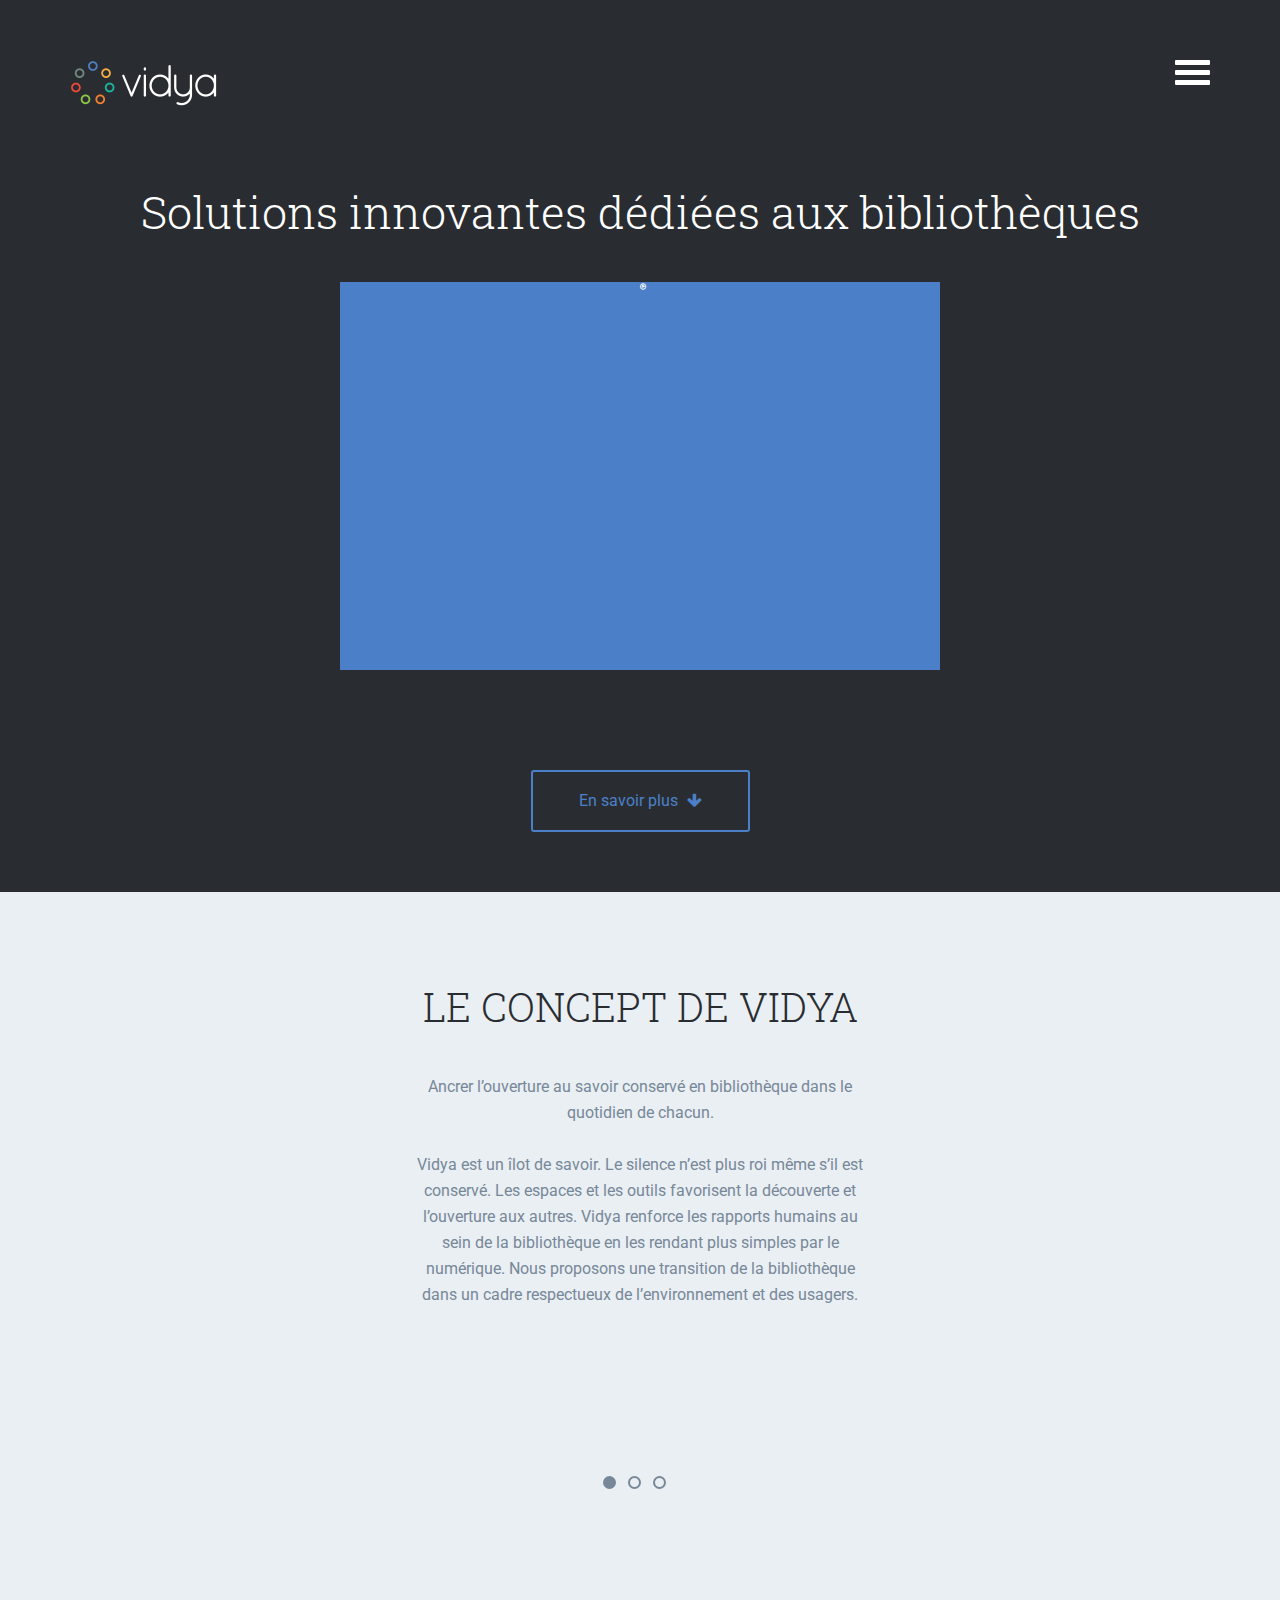
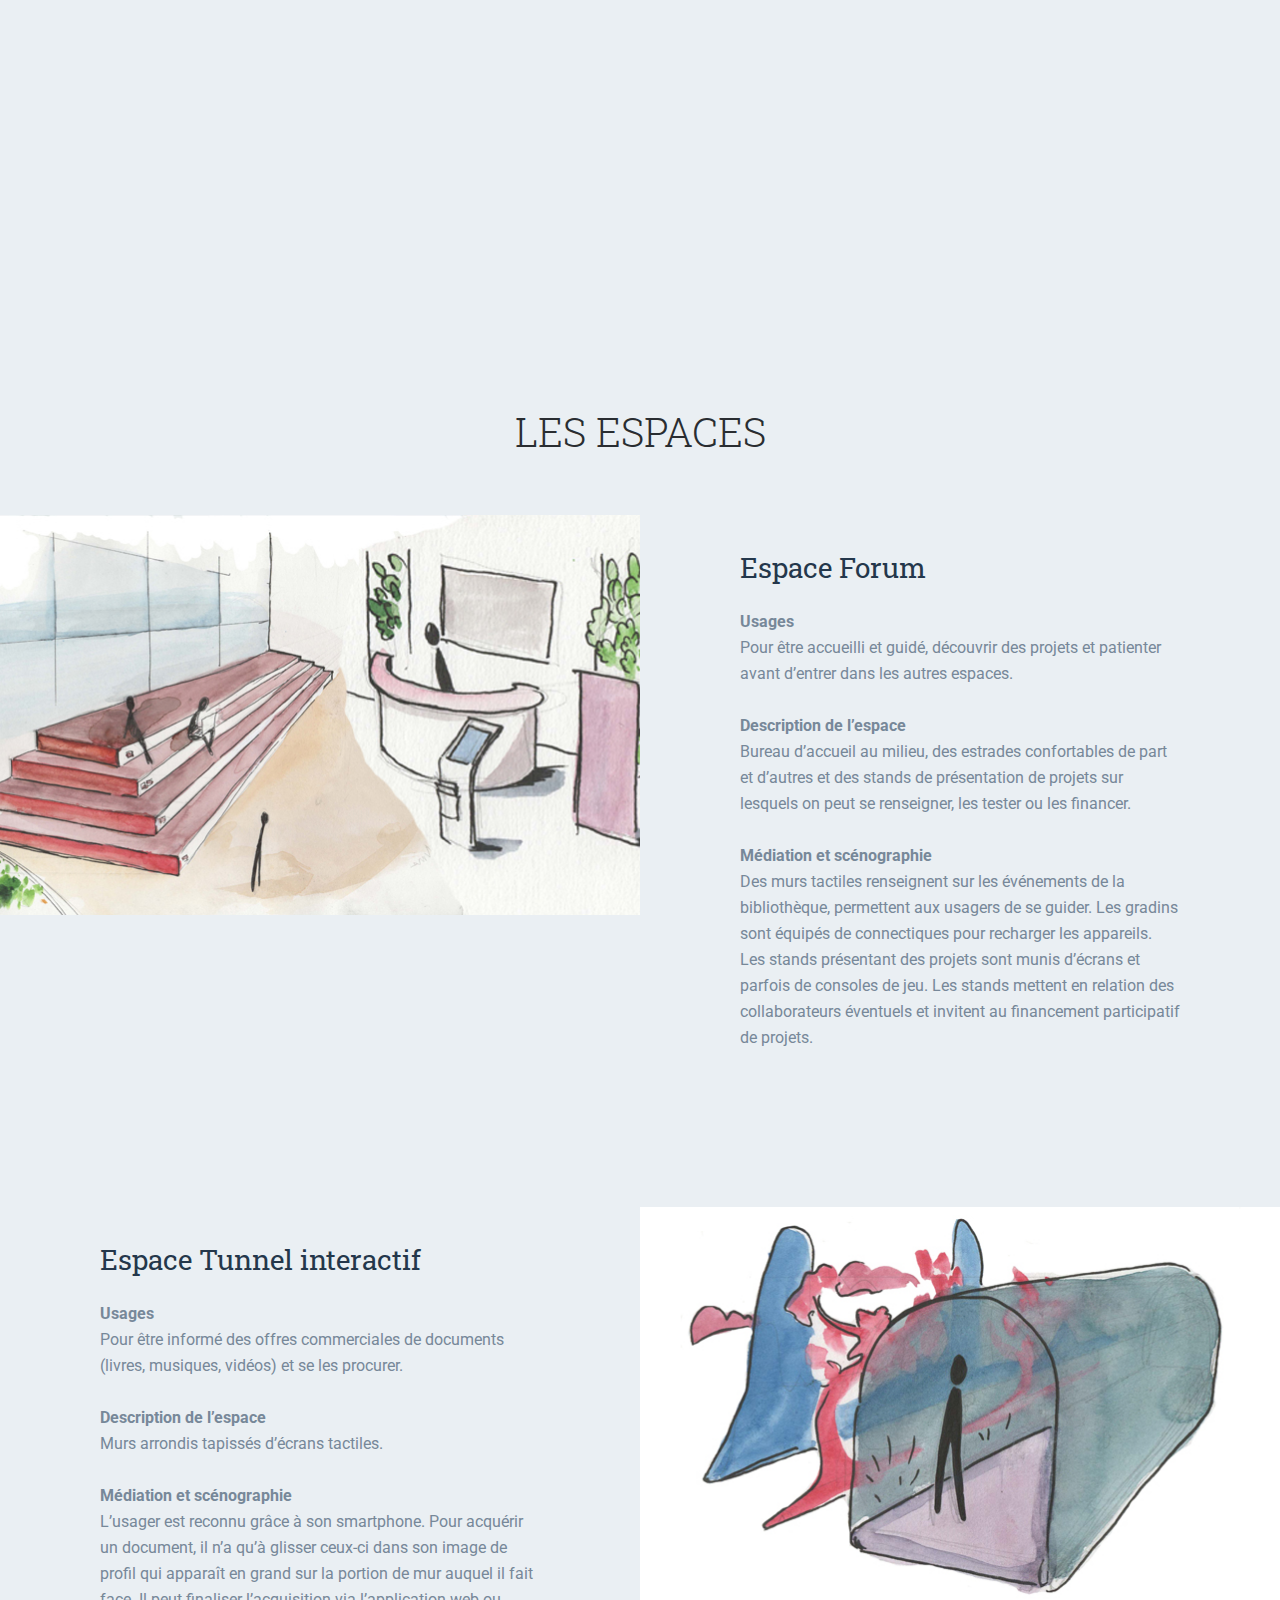
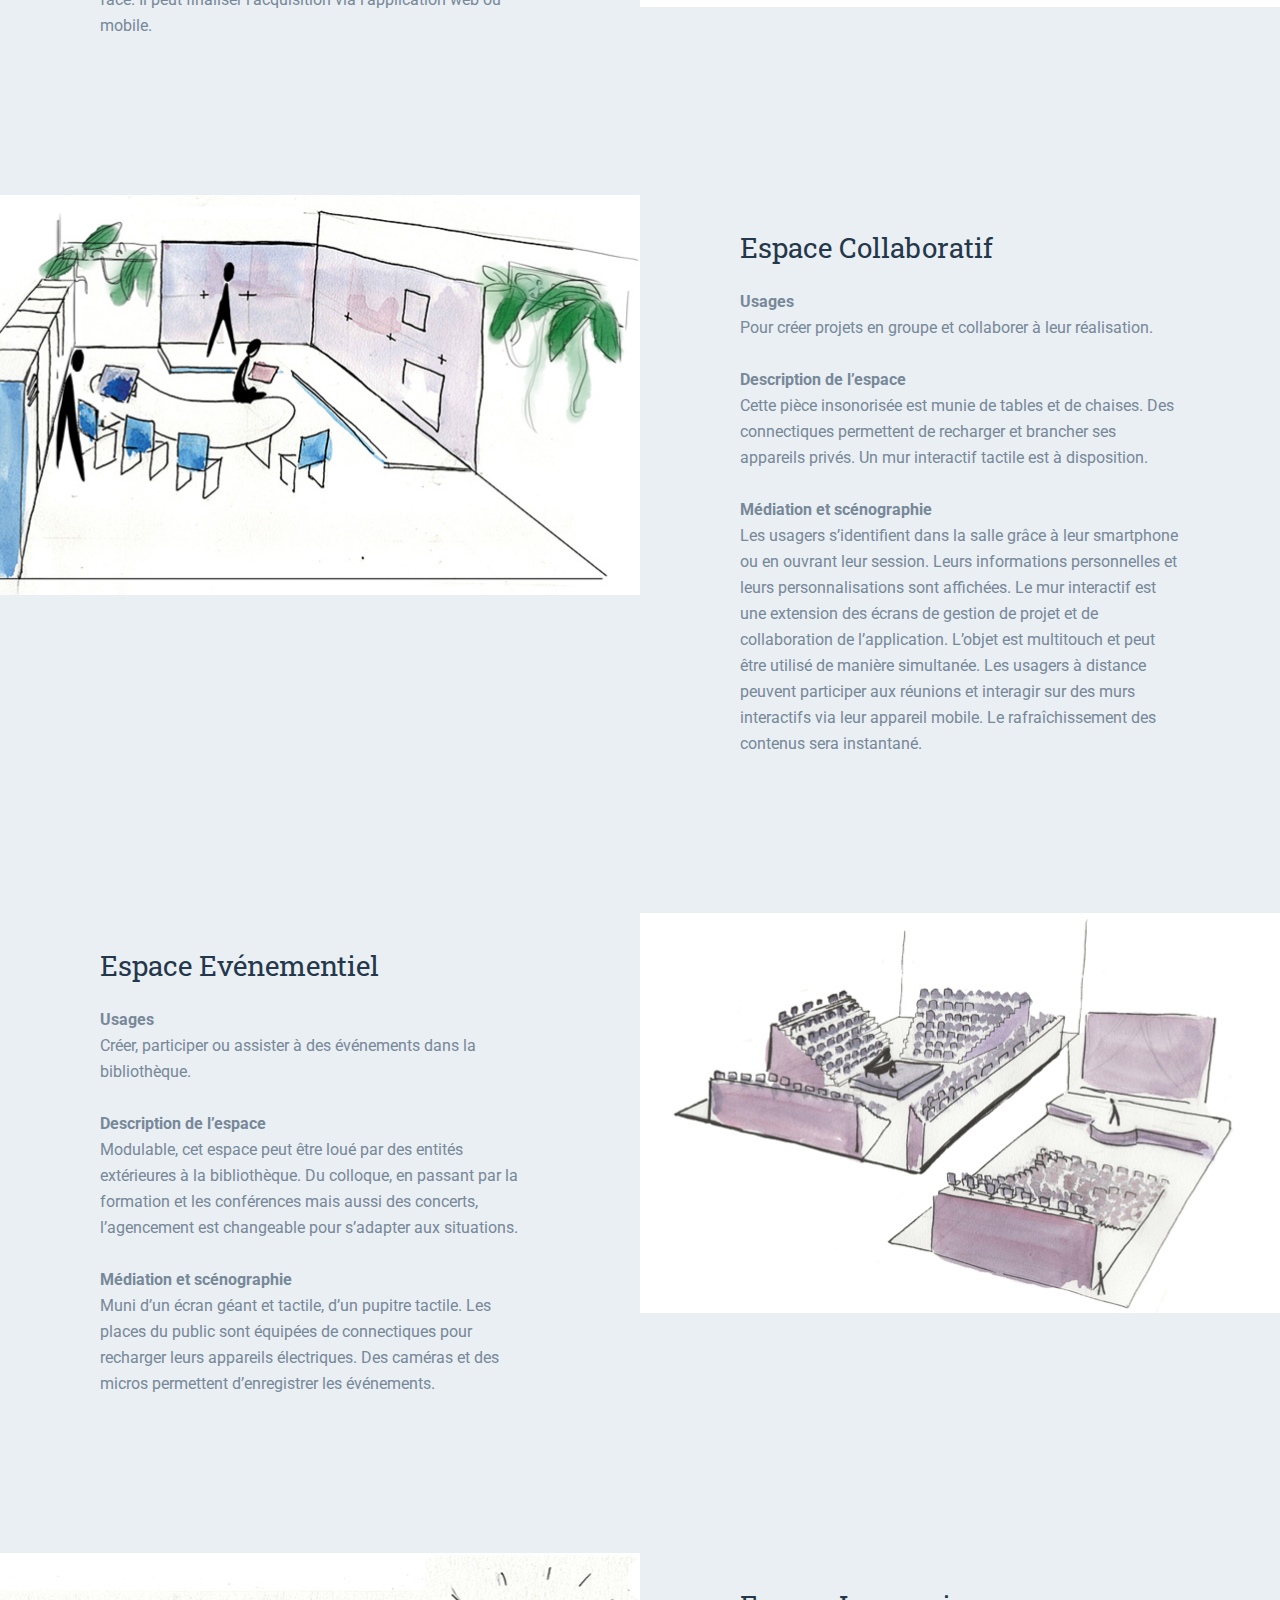
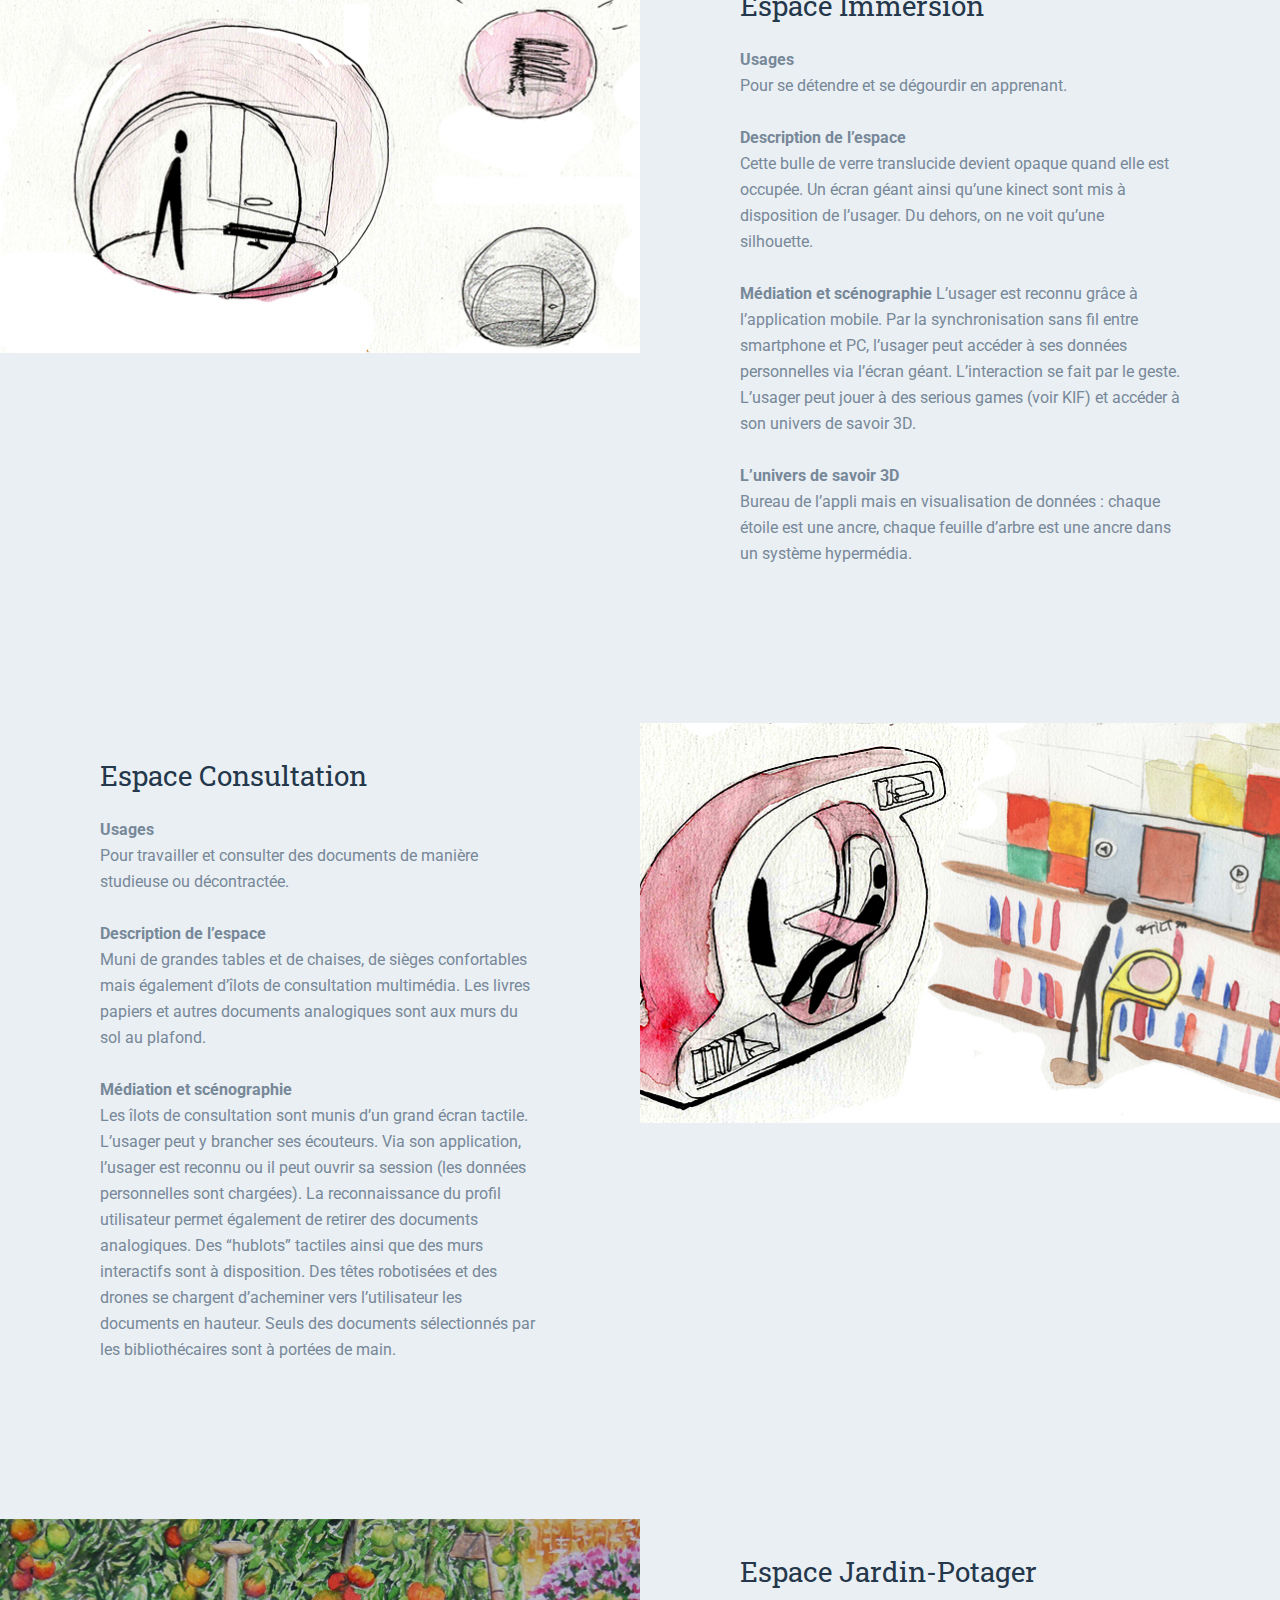
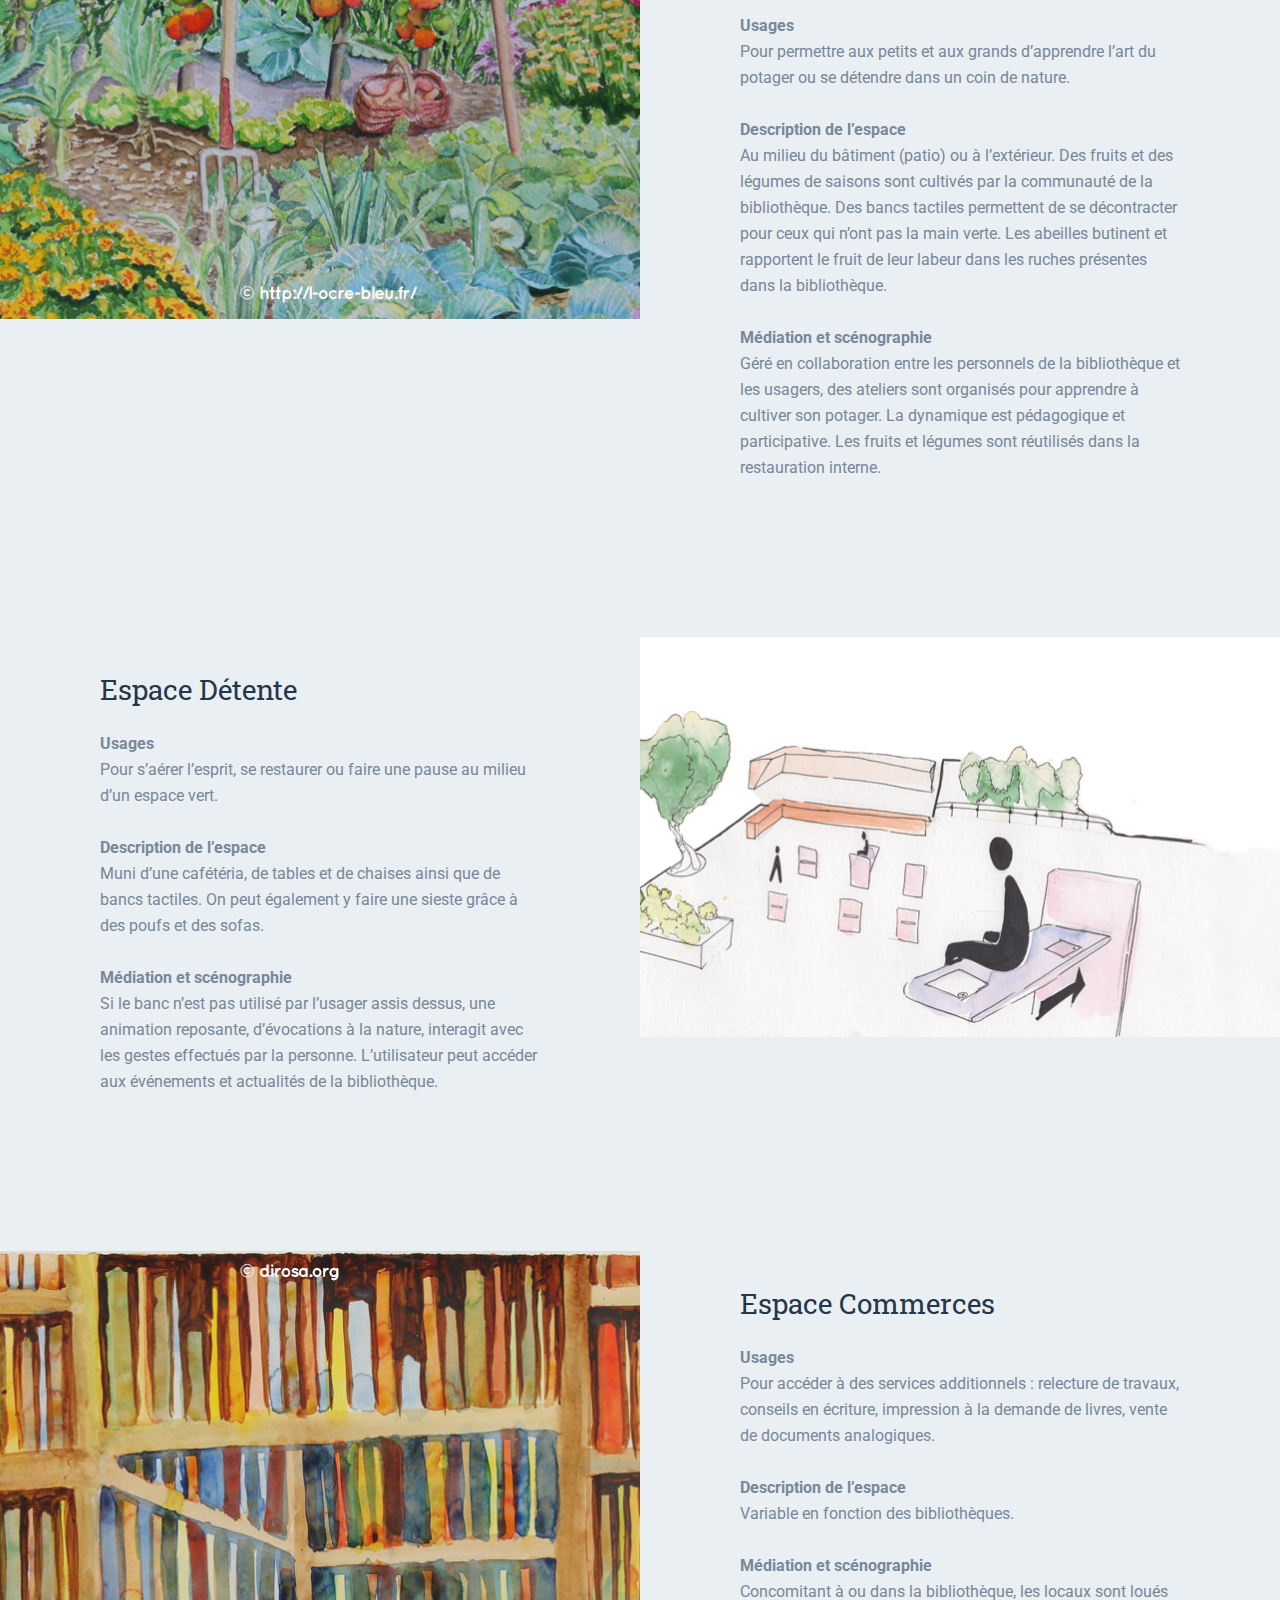
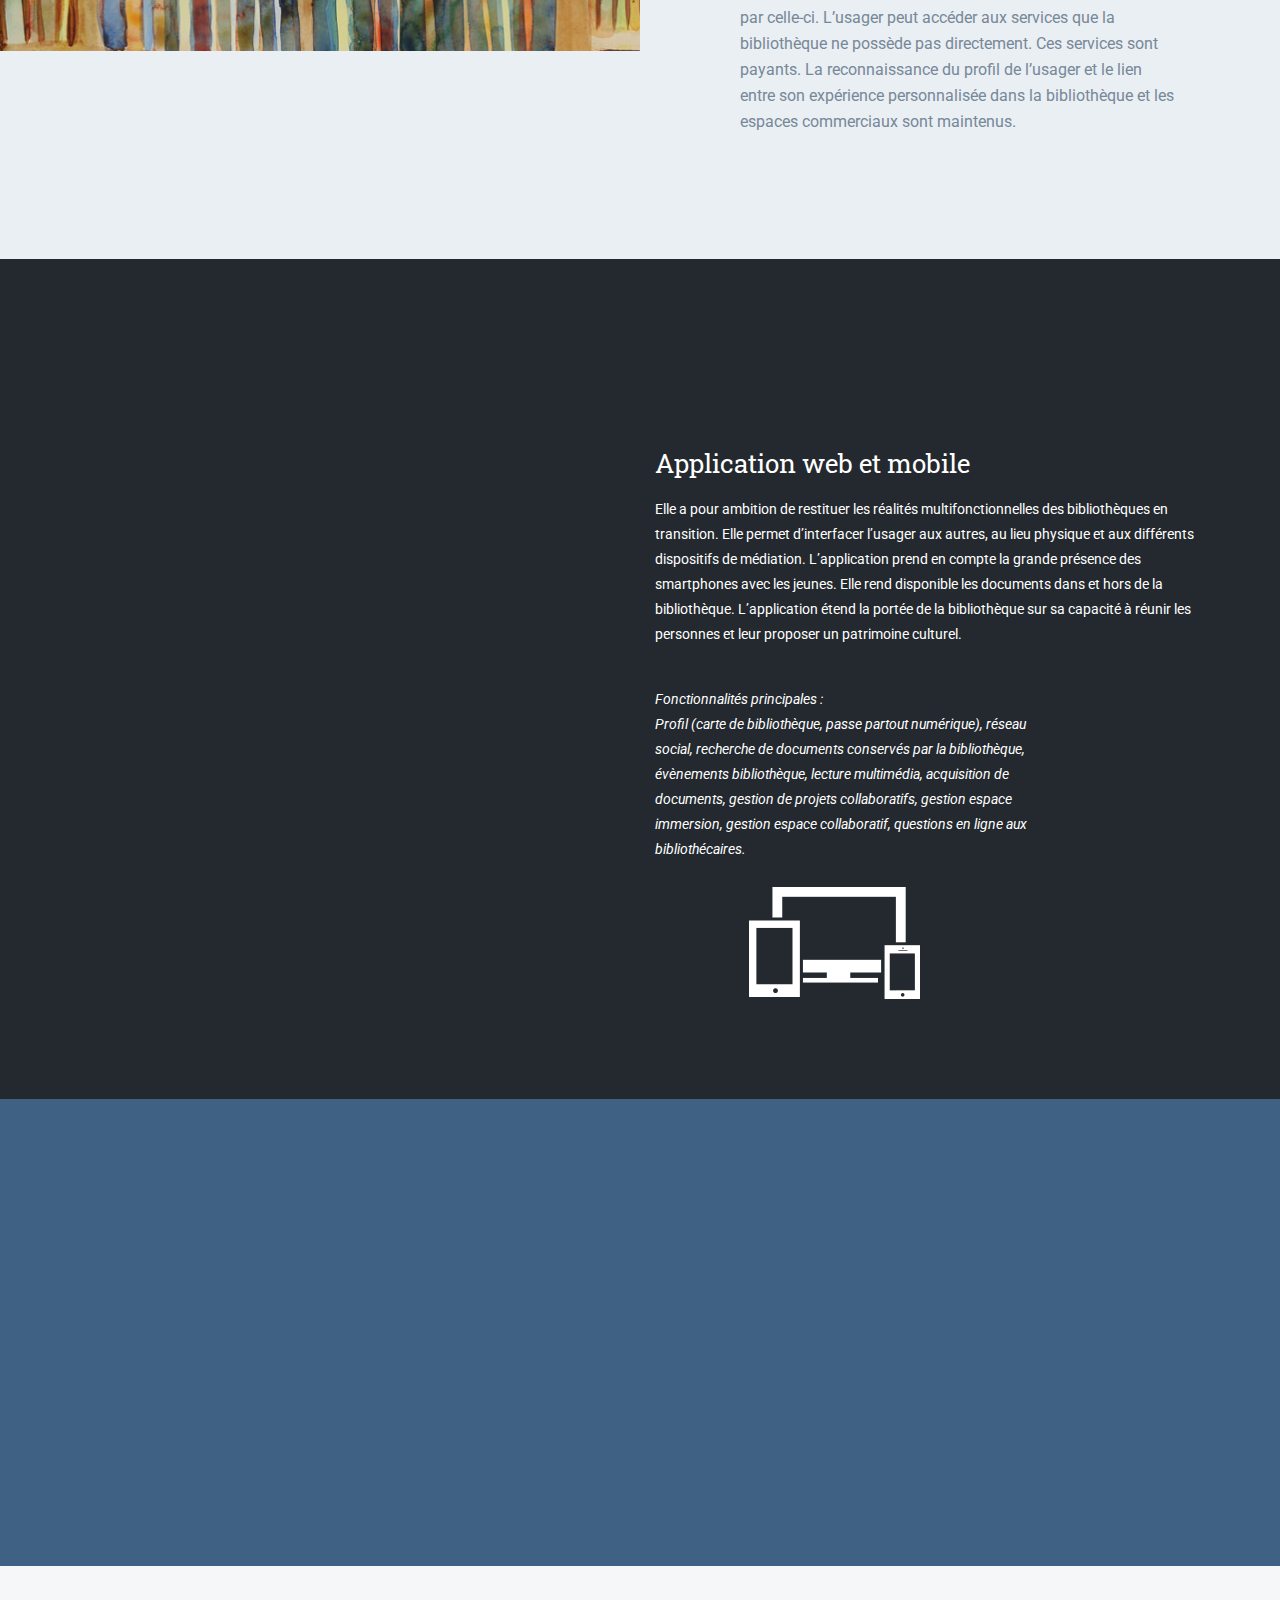
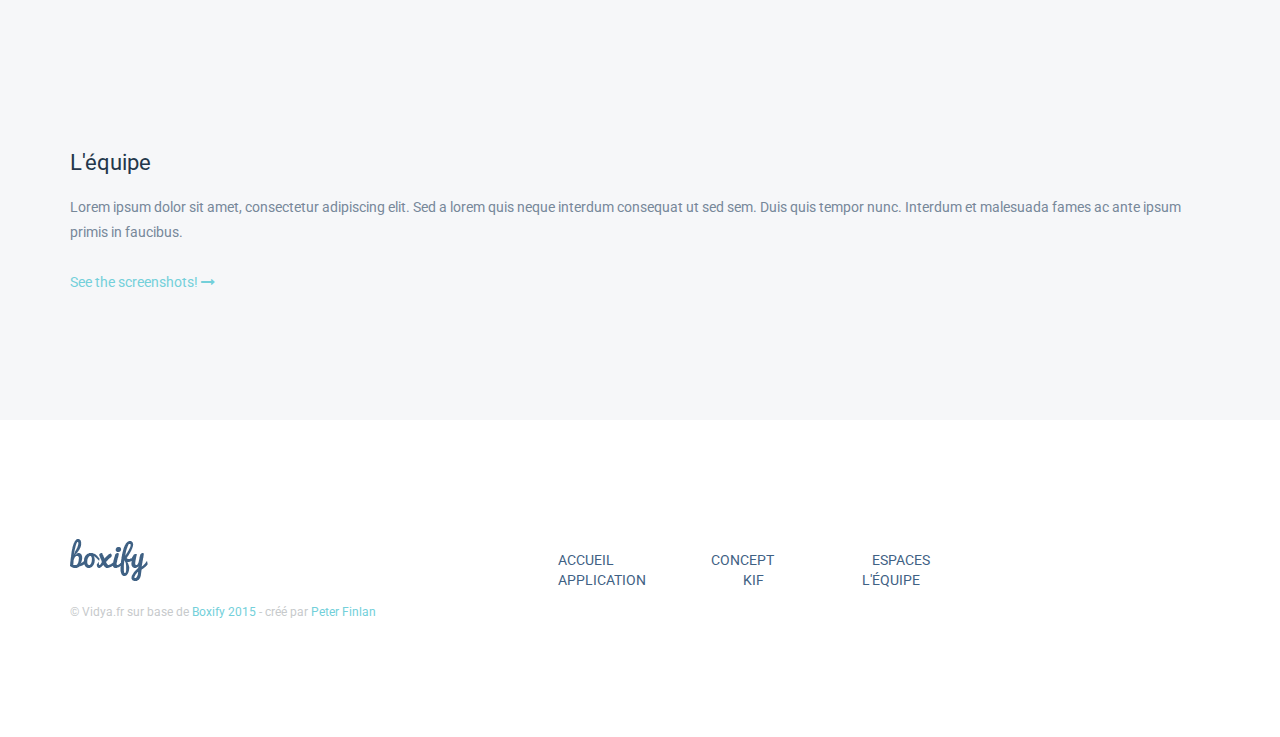
==== commit 9679f930: "Modifs dans menu buger + autres parties" ====
--- a/index.html
+++ b/index.html
@@ -121,7 +121,7 @@
 							</div>
 							<div class="feature-content">
 								<h1>1 prototype de serious game</h1>
-								<p>KIF, un template de serious games pouvant être proposé par des bibliothèques. Il remédiatise des œuvres libres de droits comme 20 mille lieues sous les mers.</p>
+								<p>KIF, un template de serious games pouvant être proposé par des bibliothèques. Il remédiatise des œuvres libres de droits comme Vingt mille lieues sous les mers.</p>
 <!-- 								<a href="http://tympanus.net/codrops/?p=22554" class="read-more-btn">Plus d'infos <i class="fa fa-chevron-circle-right"></i></a>
  -->							</div>
 						</div>
@@ -202,7 +202,7 @@
 		</section> -->
 			
 			<!-- ESPACE FORUM -->
-            <section class="features-intro">
+            <section class="features-intro" id="espaces">
 			<div class="container-fluid">
 				<div class="row">
                     <h1 class="titresection">Les espaces</h1>
@@ -223,9 +223,9 @@
                                         Pour être accueilli et guidé, découvrir des projets 
                                         et patienter avant d’entrer dans les autres espaces.
                                         </br></br><b>Description de l’espace</b></br>
-                        Bureau d’accueil au milieu, des estrades confortables de part et d’autres et des stands de présentation de projets sur lesquels on peut se renseigner, les tester ou les financer.</br></br><b>Médiation et scénographie</b></br>
-                Des murs tactiles renseignent sur les événements de la bibliothèque, permettent aux usagers de se guider. Les gradins sont équipés de connectiques pour recharger les appareils. Les stands présentant des projets sont munis d’écrans et parfois de consoles de jeu. Les stands mettent en relation des collaborateurs éventuels et invitent au financement participatif de projets.
-    </p>
+										Bureau d’accueil au milieu, des estrades confortables de part et d’autres et des stands de présentation de projets sur lesquels on peut se renseigner, les tester ou les financer.</br></br><b>Médiation et scénographie</b></br>
+										Des murs tactiles renseignent sur les événements de la bibliothèque, permettent aux usagers de se guider. Les gradins sont équipés de connectiques pour recharger les appareils. Les stands présentant des projets sont munis d’écrans et parfois de consoles de jeu. Les stands mettent en relation des collaborateurs éventuels et invitent au financement participatif de projets.
+										</p>
 								    </li>
 								</ul>
                             </div>
@@ -243,100 +243,138 @@
 								<ul class="slides" id="featuresSlider">
                                     <li>
 									<h1>Espace Tunnel interactif</h1>
-									<p><b>Usages</b>
-									</br>
-Pour être informé des offres commerciales de documents (livres, musiques, vidéos) et se les procurer.
+										<p><b>Usages</b>
+										</br>
+										Pour être informé des offres commerciales de documents (livres, musiques, vidéos) et se les procurer.
+										</br></br>
+										<b>Description de l’espace</b>
+										</br>
+										Murs arrondis tapissés d’écrans tactiles.
+										</br></br>
+										<b>Médiation et scénographie</b>
+										</br>
+										L’usager est reconnu grâce à son smartphone. Pour acquérir un document, il n’a qu’à glisser ceux-ci dans son image de profil qui apparaît en grand sur la portion de mur auquel il fait face. Il peut finaliser l’acquisition via l’application web ou mobile.
+										</p>
+									</li>
+								</ul>
+                            </div>
+                        </div>
+					<div class="col-md-6 nopadding features-intro-img">
+						<div class="features-bg-tunnel">
+							<div class="texture-overlay"></div>
+							<div class="features-img wp1">
+							</div>
+						</div>
+					</div>
+                    </div>
+                </div>
+            </section>
+
+			<!-- ESPACE COLLABORATIF -->
+            <section class="features-intro">
+			<div class="container-fluid">
+				<div class="row">
+					<div class="col-md-6 nopadding features-intro-img">
+						<div class="features-bg-collaboratif">
+							<div class="texture-overlay"></div>
+							<div class="features-img wp1">
+							</div>
+						</div>
+					</div>
+					<div class="col-md-6 nopadding">
+						<div class="features-espaces">
+								<ul class="slides" id="featuresSlider">
+                                    <li>
+									<h1>Espace Collaboratif</h1>
+										<p><b>Usages</b>
+										</br>
+										Pour créer projets en groupe et collaborer à leur réalisation. 
+										</br></br>
+										<b>Description de l’espace</b>
+										</br>
+										Cette pièce insonorisée est munie de tables et de chaises. Des connectiques permettent de recharger et brancher ses appareils privés. Un mur interactif tactile est à disposition.
+										</br></br>
+										<b>Médiation et scénographie</b>
+										</br>
+										Les usagers s’identifient dans la salle grâce à leur smartphone ou en ouvrant leur session. Leurs informations personnelles et leurs personnalisations sont affichées. Le mur interactif est une extension des écrans de gestion de projet et de collaboration de l’application. L’objet est multitouch et peut être utilisé de manière simultanée.
+										Les usagers à distance peuvent participer aux réunions et interagir sur des murs interactifs via leur appareil mobile. Le rafraîchissement des contenus sera instantané.
+										</p>
+									</li>
+								</ul>
+                            </div>
+                        </div>
+                    </div>
+                </div>
+            </section>
+
+			<!-- ESPACE EVENEMENTIEL -->
+            <section class="features-intro">
+			<div class="container-fluid">
+				<div class="row">
+					<div class="col-md-6 nopadding">
+						<div class="features-espaces">
+								<ul class="slides" id="featuresSlider">
+                                    <li>
+									<h1>Espace Evénementiel</h1>
+										<p><b>Usages</b>
+										</br>
+										Créer, participer ou assister à des événements dans la bibliothèque.
+										</br></br>
+										<b>Description de l’espace</b>
+										</br>
+										Modulable, cet espace peut être loué par des entités extérieures à la bibliothèque. Du colloque, en passant par la formation et les conférences mais aussi des concerts, l’agencement est changeable pour s’adapter aux situations.
+										</br></br>
+										<b>Médiation et scénographie</b>
+										</br>
+										Muni d’un écran géant et tactile, d’un pupitre tactile. Les places du public sont équipées de connectiques pour recharger leurs appareils électriques. Des caméras et des micros permettent d’enregistrer les événements.
+										</p>
+									</li>
+								</ul>
+                            </div>
+                        </div>
+					<div class="col-md-6 nopadding features-intro-img">
+						<div class="features-bg-evenementiel">
+							<div class="texture-overlay"></div>
+							<div class="features-img wp1">
+							</div>
+						</div>
+					</div>
+                    </div>
+                </div>
+            </section>
+
+			<!-- ESPACE IMMERSION -->
+            <section class="features-intro">
+			<div class="container-fluid">
+				<div class="row">
+					<div class="col-md-6 nopadding features-intro-img">
+						<div class="features-bg-immersion">
+							<div class="texture-overlay"></div>
+							<div class="features-img wp1">
+							</div>
+						</div>
+					</div>
+					<div class="col-md-6 nopadding">
+						<div class="features-espaces">
+								<ul class="slides" id="featuresSlider">
+                                    <li>
+									<h1>Espace Immersion</h1>
+<p><b>Usages</b>
+</br>
+Pour se détendre et se dégourdir en apprenant.
 </br></br>
 <b>Description de l’espace</b>
 </br>
-Murs arrondis tapissés d’écrans tactiles.
+Cette bulle de verre translucide devient opaque quand elle est occupée. Un écran géant ainsi qu’une kinect sont mis à disposition de l’usager. Du dehors, on ne voit qu’une silhouette.
 </br></br>
 <b>Médiation et scénographie</b>
+L’usager est reconnu grâce à l’application mobile. Par la synchronisation sans fil entre smartphone et PC, l’usager peut accéder à ses données personnelles via l’écran géant. L’interaction se fait par le geste.
+L’usager peut jouer à des serious games (voir KIF) et accéder à son univers de savoir 3D.
+</br></br>
+<b>L’univers de savoir 3D</b>
 </br>
-L’usager est reconnu grâce à son smartphone. Pour acquérir un document, il n’a qu’à glisser ceux-ci dans son image de profil qui apparaît en grand sur la portion de mur auquel il fait face. Il peut finaliser l’acquisition via l’application web ou mobile.</p>
-								    </li>
-								</ul>
-                            </div>
-                        </div>
-					<div class="col-md-6 nopadding features-intro-img">
-						<div class="features-bg-tunnel">
-							<div class="texture-overlay"></div>
-							<div class="features-img wp1">
-							</div>
-						</div>
-					</div>
-                    </div>
-                </div>
-            </section>
-
-			<!-- ESPACE COLLABORATIF -->
-            <section class="features-intro">
-			<div class="container-fluid">
-				<div class="row">
-					<div class="col-md-6 nopadding features-intro-img">
-						<div class="features-bg-collaboratif">
-							<div class="texture-overlay"></div>
-							<div class="features-img wp1">
-							</div>
-						</div>
-					</div>
-					<div class="col-md-6 nopadding">
-						<div class="features-espaces">
-								<ul class="slides" id="featuresSlider">
-                                    <li>
-									<h1>Espace Collaboratif</h1>
-									<p>Ancrer l’ouverture au savoir conservé en bibliothèque dans le quotidien de chacun.</br></br>Vidya est un îlot de savoir. Le silence n’est plus roi même s’il est conservé. Les espaces et les outils favorisent la découverte et l’ouverture aux autres. Vidya renforce les rapports humains au sein de la bibliothèque en les rendant plus simples par le numérique. Nous proposons une transition de la bibliothèque dans un cadre respectueux de l’environnement et des usagers.</p>
-								    </li>
-								</ul>
-                            </div>
-                        </div>
-                    </div>
-                </div>
-            </section>
-
-			<!-- ESPACE EVENEMENTIEL -->
-            <section class="features-intro">
-			<div class="container-fluid">
-				<div class="row">
-					<div class="col-md-6 nopadding">
-						<div class="features-espaces">
-								<ul class="slides" id="featuresSlider">
-                                    <li>
-									<h1>Espace Evénementiel</h1>
-									<p>Ancrer l’ouverture au savoir conservé en bibliothèque dans le quotidien de chacun.</br></br>Vidya est un îlot de savoir. Le silence n’est plus roi même s’il est conservé. Les espaces et les outils favorisent la découverte et l’ouverture aux autres. Vidya renforce les rapports humains au sein de la bibliothèque en les rendant plus simples par le numérique. Nous proposons une transition de la bibliothèque dans un cadre respectueux de l’environnement et des usagers.</p>
-								    </li>
-								</ul>
-                            </div>
-                        </div>
-					<div class="col-md-6 nopadding features-intro-img">
-						<div class="features-bg-evenementiel">
-							<div class="texture-overlay"></div>
-							<div class="features-img wp1">
-							</div>
-						</div>
-					</div>
-                    </div>
-                </div>
-            </section>
-
-			<!-- ESPACE IMMERSION -->
-            <section class="features-intro">
-			<div class="container-fluid">
-				<div class="row">
-					<div class="col-md-6 nopadding features-intro-img">
-						<div class="features-bg-immersion">
-							<div class="texture-overlay"></div>
-							<div class="features-img wp1">
-							</div>
-						</div>
-					</div>
-					<div class="col-md-6 nopadding">
-						<div class="features-espaces">
-								<ul class="slides" id="featuresSlider">
-                                    <li>
-									<h1>Espace Immersion</h1>
-									<p>Ancrer l’ouverture au savoir conservé en bibliothèque dans le quotidien de chacun.</br></br>Vidya est un îlot de savoir. Le silence n’est plus roi même s’il est conservé. Les espaces et les outils favorisent la découverte et l’ouverture aux autres. Vidya renforce les rapports humains au sein de la bibliothèque en les rendant plus simples par le numérique. Nous proposons une transition de la bibliothèque dans un cadre respectueux de l’environnement et des usagers.</p>
-								    </li>
+Bureau de l’appli mais en visualisation de données : chaque étoile est une ancre, chaque feuille d’arbre est une ancre dans un système hypermédia.
+</p>								    </li>
 								</ul>
                             </div>
                         </div>
@@ -353,8 +391,21 @@
 								<ul class="slides" id="featuresSlider">
                                     <li>
 									<h1>Espace Consultation</h1>
-									<p>Ancrer l’ouverture au savoir conservé en bibliothèque dans le quotidien de chacun.</br></br>Vidya est un îlot de savoir. Le silence n’est plus roi même s’il est conservé. Les espaces et les outils favorisent la découverte et l’ouverture aux autres. Vidya renforce les rapports humains au sein de la bibliothèque en les rendant plus simples par le numérique. Nous proposons une transition de la bibliothèque dans un cadre respectueux de l’environnement et des usagers.</p>
-								    </li>
+										<p><b>Usages</b>
+										</br>
+										Pour travailler et consulter des documents de manière studieuse ou décontractée.
+										</br></br>
+										<b>Description de l’espace</b>
+										</br>
+										Muni de grandes tables et de chaises, de sièges confortables mais également d’îlots de consultation multimédia. Les livres papiers et autres documents analogiques sont aux murs du sol au plafond.
+										</br></br>
+										<b>Médiation et scénographie</b>
+										</br>
+										Les îlots de consultation sont munis d’un grand écran tactile. L’usager peut y brancher ses écouteurs. Via son application, l’usager est reconnu ou il peut ouvrir sa session (les données personnelles sont chargées).
+										La reconnaissance du profil utilisateur permet également de retirer des documents analogiques.
+										Des “hublots” tactiles ainsi que des murs interactifs sont à disposition. Des têtes robotisées et des drones se chargent d’acheminer vers l’utilisateur les documents en hauteur. Seuls des documents sélectionnés par les bibliothécaires sont à portées de main.
+										</p>								    
+									</li>
 								</ul>
                             </div>
                         </div>
@@ -384,9 +435,21 @@
 						<div class="features-espaces">
 								<ul class="slides" id="featuresSlider">
                                     <li>
-									<h1>Espace Jardin</h1>
-									<p>Ancrer l’ouverture au savoir conservé en bibliothèque dans le quotidien de chacun.</br></br>Vidya est un îlot de savoir. Le silence n’est plus roi même s’il est conservé. Les espaces et les outils favorisent la découverte et l’ouverture aux autres. Vidya renforce les rapports humains au sein de la bibliothèque en les rendant plus simples par le numérique. Nous proposons une transition de la bibliothèque dans un cadre respectueux de l’environnement et des usagers.</p>
-								    </li>
+									<h1>Espace Jardin-Potager</h1>
+										<p><b>Usages</b>
+										</br>
+										Pour permettre aux petits et aux grands d’apprendre l’art du potager ou se détendre dans un coin de nature.
+										</br></br>
+										<b>Description de l’espace</b>
+										</br>
+										Au milieu du bâtiment (patio) ou à l’extérieur. Des fruits et des légumes de saisons sont cultivés par la communauté de la bibliothèque. Des bancs tactiles permettent de se décontracter pour ceux qui n’ont pas la main verte. Les abeilles butinent et rapportent le fruit de leur labeur dans les ruches présentes dans la bibliothèque.
+										</br></br>
+										<b>Médiation et scénographie</b>
+										</br>
+										Géré en collaboration entre les personnels de la bibliothèque et les usagers, des ateliers sont organisés pour apprendre à cultiver son potager. La dynamique est pédagogique et participative.
+										Les fruits et légumes sont réutilisés dans la restauration interne.
+										</p>
+									</li>
 								</ul>
                             </div>
                         </div>
@@ -403,8 +466,20 @@
 								<ul class="slides" id="featuresSlider">
                                     <li>
 									<h1>Espace Détente</h1>
-									<p>Ancrer l’ouverture au savoir conservé en bibliothèque dans le quotidien de chacun.</br></br>Vidya est un îlot de savoir. Le silence n’est plus roi même s’il est conservé. Les espaces et les outils favorisent la découverte et l’ouverture aux autres. Vidya renforce les rapports humains au sein de la bibliothèque en les rendant plus simples par le numérique. Nous proposons une transition de la bibliothèque dans un cadre respectueux de l’environnement et des usagers.</p>
-								    </li>
+										<p><b>Usages</b>
+										</br>
+										Pour s’aérer l’esprit, se restaurer ou faire une pause au milieu d’un espace vert.
+										</br></br>
+										<b>Description de l’espace</b>
+										</br>
+										Muni d’une cafétéria, de tables et de chaises ainsi que de bancs tactiles. On peut également y faire une sieste grâce à des poufs et des sofas.
+										</br></br>
+										<b>Médiation et scénographie</b>
+										</br>
+										Si le banc n’est pas utilisé par l’usager assis dessus, une animation reposante, d’évocations à la nature, interagit avec les gestes effectués par la personne.
+										L’utilisateur peut accéder aux événements et actualités de la bibliothèque.
+										</p>
+									</li>
 								</ul>
                             </div>
                         </div>
@@ -435,8 +510,19 @@
 								<ul class="slides" id="featuresSlider">
                                     <li>
 									<h1>Espace Commerces</h1>
-									<p>Ancrer l’ouverture au savoir conservé en bibliothèque dans le quotidien de chacun.</br></br>Vidya est un îlot de savoir. Le silence n’est plus roi même s’il est conservé. Les espaces et les outils favorisent la découverte et l’ouverture aux autres. Vidya renforce les rapports humains au sein de la bibliothèque en les rendant plus simples par le numérique. Nous proposons une transition de la bibliothèque dans un cadre respectueux de l’environnement et des usagers.</p>
-								    </li>
+										<p><b>Usages</b>
+										</br>
+										Pour accéder à des services additionnels : relecture de travaux, conseils en écriture, impression à la demande de livres, vente de documents analogiques.
+										</br></br>
+										<b>Description de l’espace</b>
+										</br>
+										Variable en fonction des bibliothèques.
+										</br></br>
+										<b>Médiation et scénographie</b>
+										</br>
+										Concomitant à ou dans la bibliothèque, les locaux sont loués par celle-ci. L’usager peut accéder aux services que la bibliothèque ne possède pas directement. Ces services sont payants. La reconnaissance du profil de l’usager et le lien entre son expérience personnalisée dans la bibliothèque et les espaces commerciaux sont maintenus.
+										</p>
+									</li>
 								</ul>
                             </div>
                         </div>
@@ -488,14 +574,14 @@
 							<blockquote class="team-quote">
 <!-- 								<div class="avatar"><img src="img/responsive-icones.png" alt="User Avatar"></div>
  -->								<p>Fonctionnalités principales :</br>
- Profil (carte de bibliothèque, passe partout numérique), 
- réseau social, 
- recherche de documents conservés par la bibliothèque, 
- évènements bibliothèque, 
- lecture multimédia, acquisition de documents, 
- gestion de projets collaboratifs, 
- gestion espace immersion, 
- gestion espace collaboratif, questions en ligne aux bibliothécaires.</p>
+										 Profil (carte de bibliothèque, passe partout numérique), 
+										 réseau social, 
+										 recherche de documents conservés par la bibliothèque, 
+										 évènements bibliothèque, 
+										 lecture multimédia, acquisition de documents, 
+										 gestion de projets collaboratifs, 
+										 gestion espace immersion, 
+										 gestion espace collaboratif, questions en ligne aux bibliothécaires.</p>
 								<div class="logo-quote">
 									<a href="http://tympanus.net/codrops/"><img src="img/responsive-icones.png" alt="Icônes responsive"></a>
 								</div>
@@ -624,12 +710,15 @@
 				</div>
 			</div>
 		</section> -->
-		<section class="download" id="download">
+		<section class="download" id="concours">
 			<div class="container">
 				<div class="row">
 					<div class="col-md-12 text-center wp4">
-						<h1>Concours Île-de-France, rendu</h1>
-						<a href="http://tympanus.net/codrops/?p=22554" class="download-btn">Download! <i class="fa fa-download"></i></a>
+						<h1>Concours Île-de-France</h1>
+						</br></br>
+						<a href="http://www.iledefrance.fr/biblio">Règles du concours</a>
+						</br></br>
+						<a href="http://tympanus.net/codrops/?p=22554" class="download-btn">Télécharger notre rendu <i class="fa fa-download"></i></a>
 					</div>
 				</div>
 			</div>
@@ -672,13 +761,17 @@
 		<div class="overlay overlay-boxify">
 			<nav>
 				<ul>
-					<li><a href="#about"><i class="fa fa-heart"></i>About</a></li>
-					<li><a href="#features"><i class="fa fa-flash"></i>Features</a></li>
+					<li><a href="#concept"><i class="fa fa-heart"></i>Le concept</a></li>
+					<li><a href="#espaces"><i class="fa fa-flash"></i>Les espaces</a></li>
 				</ul>
 				<ul>
-					<li><a href="#screenshots"><i class="fa fa-desktop"></i>Screenshots</a></li>
-					<li><a href="#download"><i class="fa fa-download"></i>Download</a></li>
+					<li><a href="#application"><i class="fa fa-desktop"></i>L'application</a></li>
+					<li><a href="#concours"><i class="fa fa-download"></i>Concours Île-de-France</a></li>
 				</ul>
+				<ul>
+					<li><a href="#application"><i class="fa fa-desktop"></i>L'équipe</a></li>
+<!-- 					<li><a href="#concours"><i class="fa fa-download"></i>Concours Île-de-France</a></li>
+ -->				</ul>
 			</nav>
 		</div>
 		<!-- jQuery (necessary for Bootstrap's JavaScript plugins) -->
--- a/css/styles.css
+++ b/css/styles.css
@@ -1041,7 +1041,7 @@
     left: 0;
     width: 100%;
     height: 100%;
-    background: rgba(52, 82, 113, 0.95);
+    background: rgba(51, 51, 51, 0.95);
 }
 
 /* Menu style */
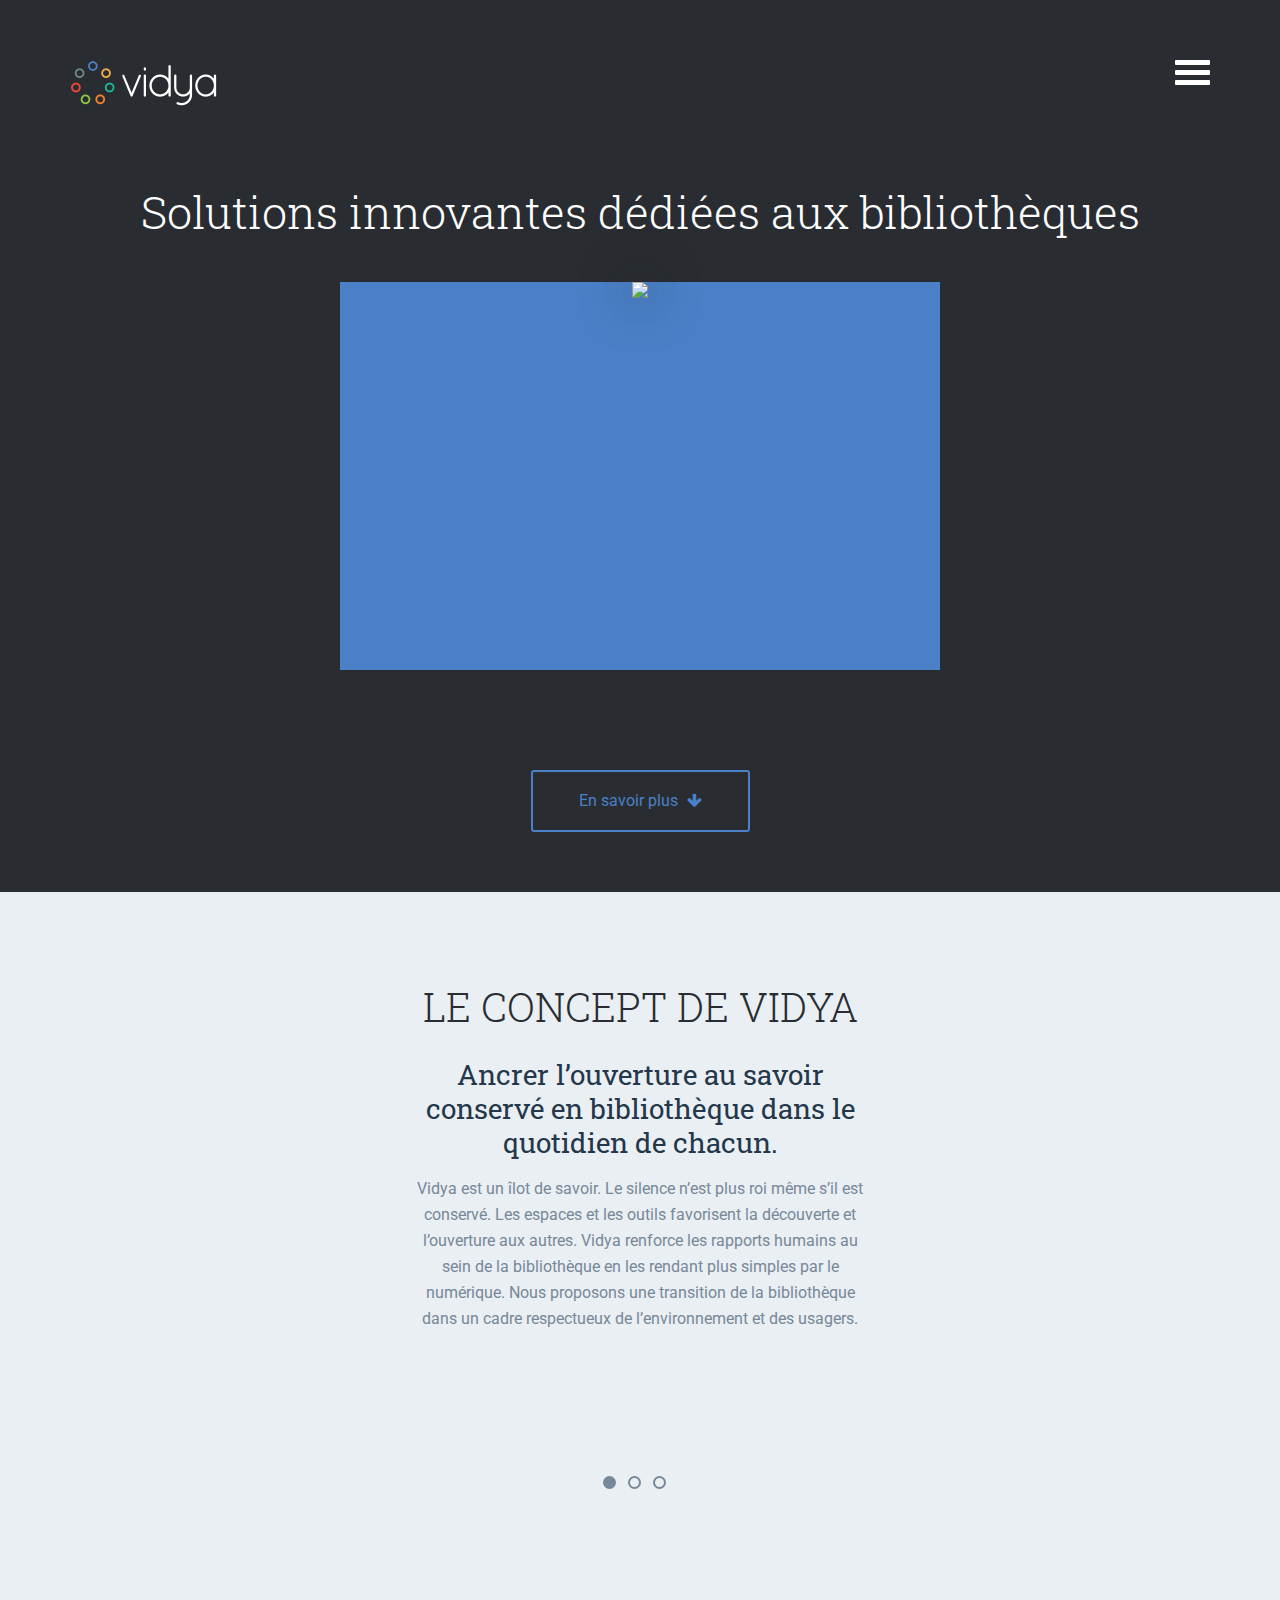
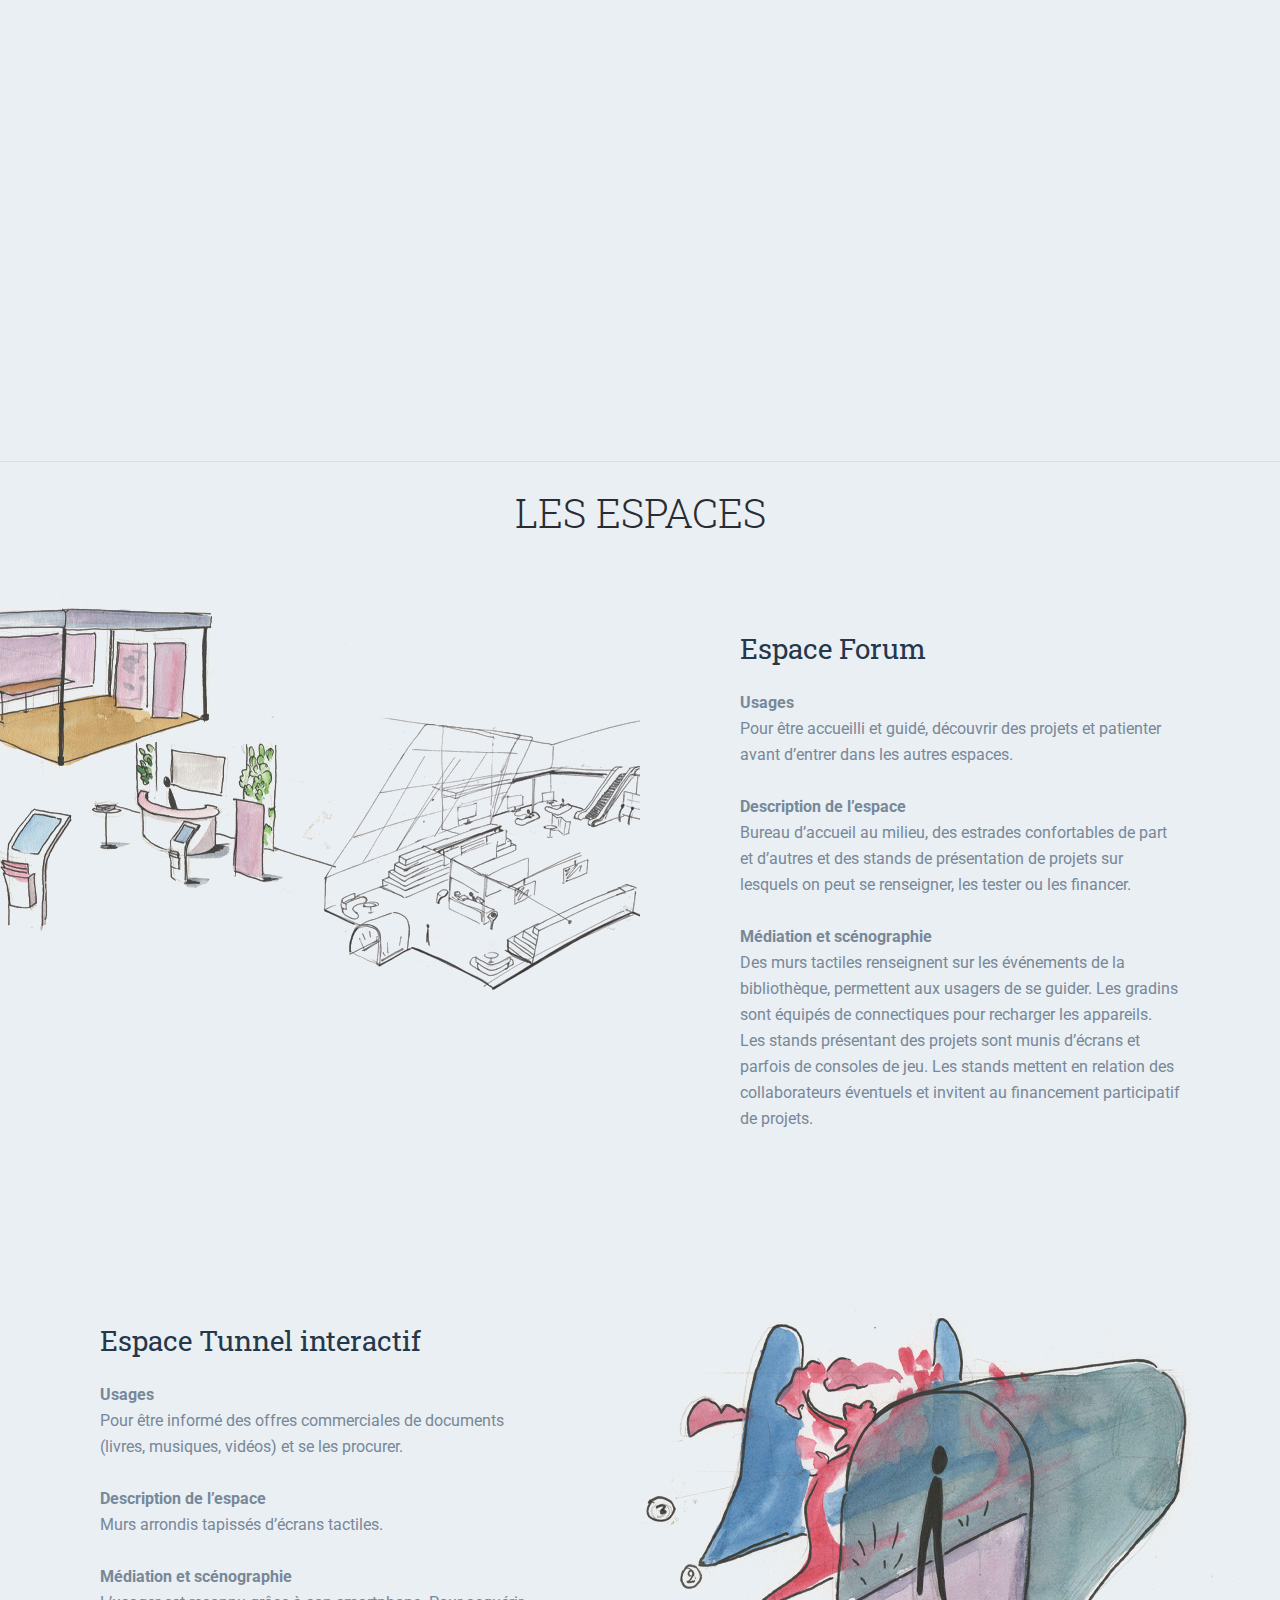
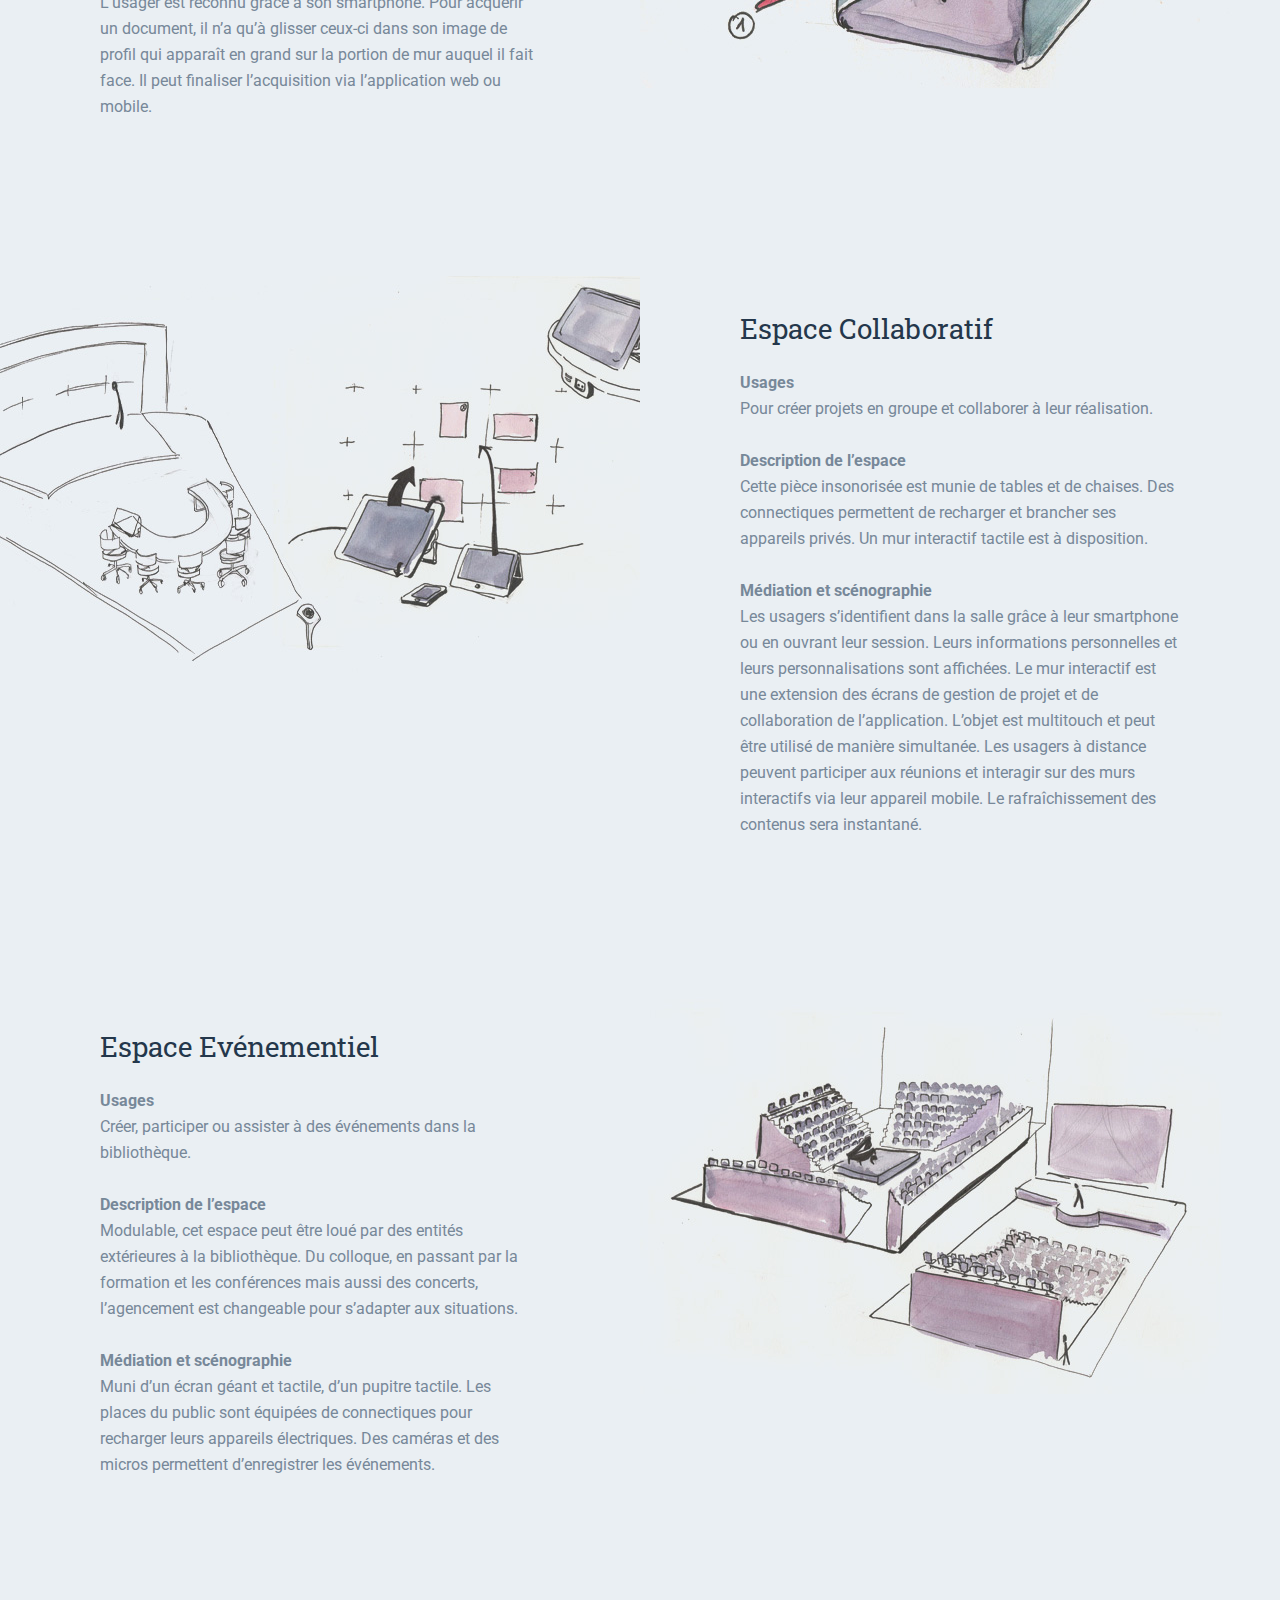
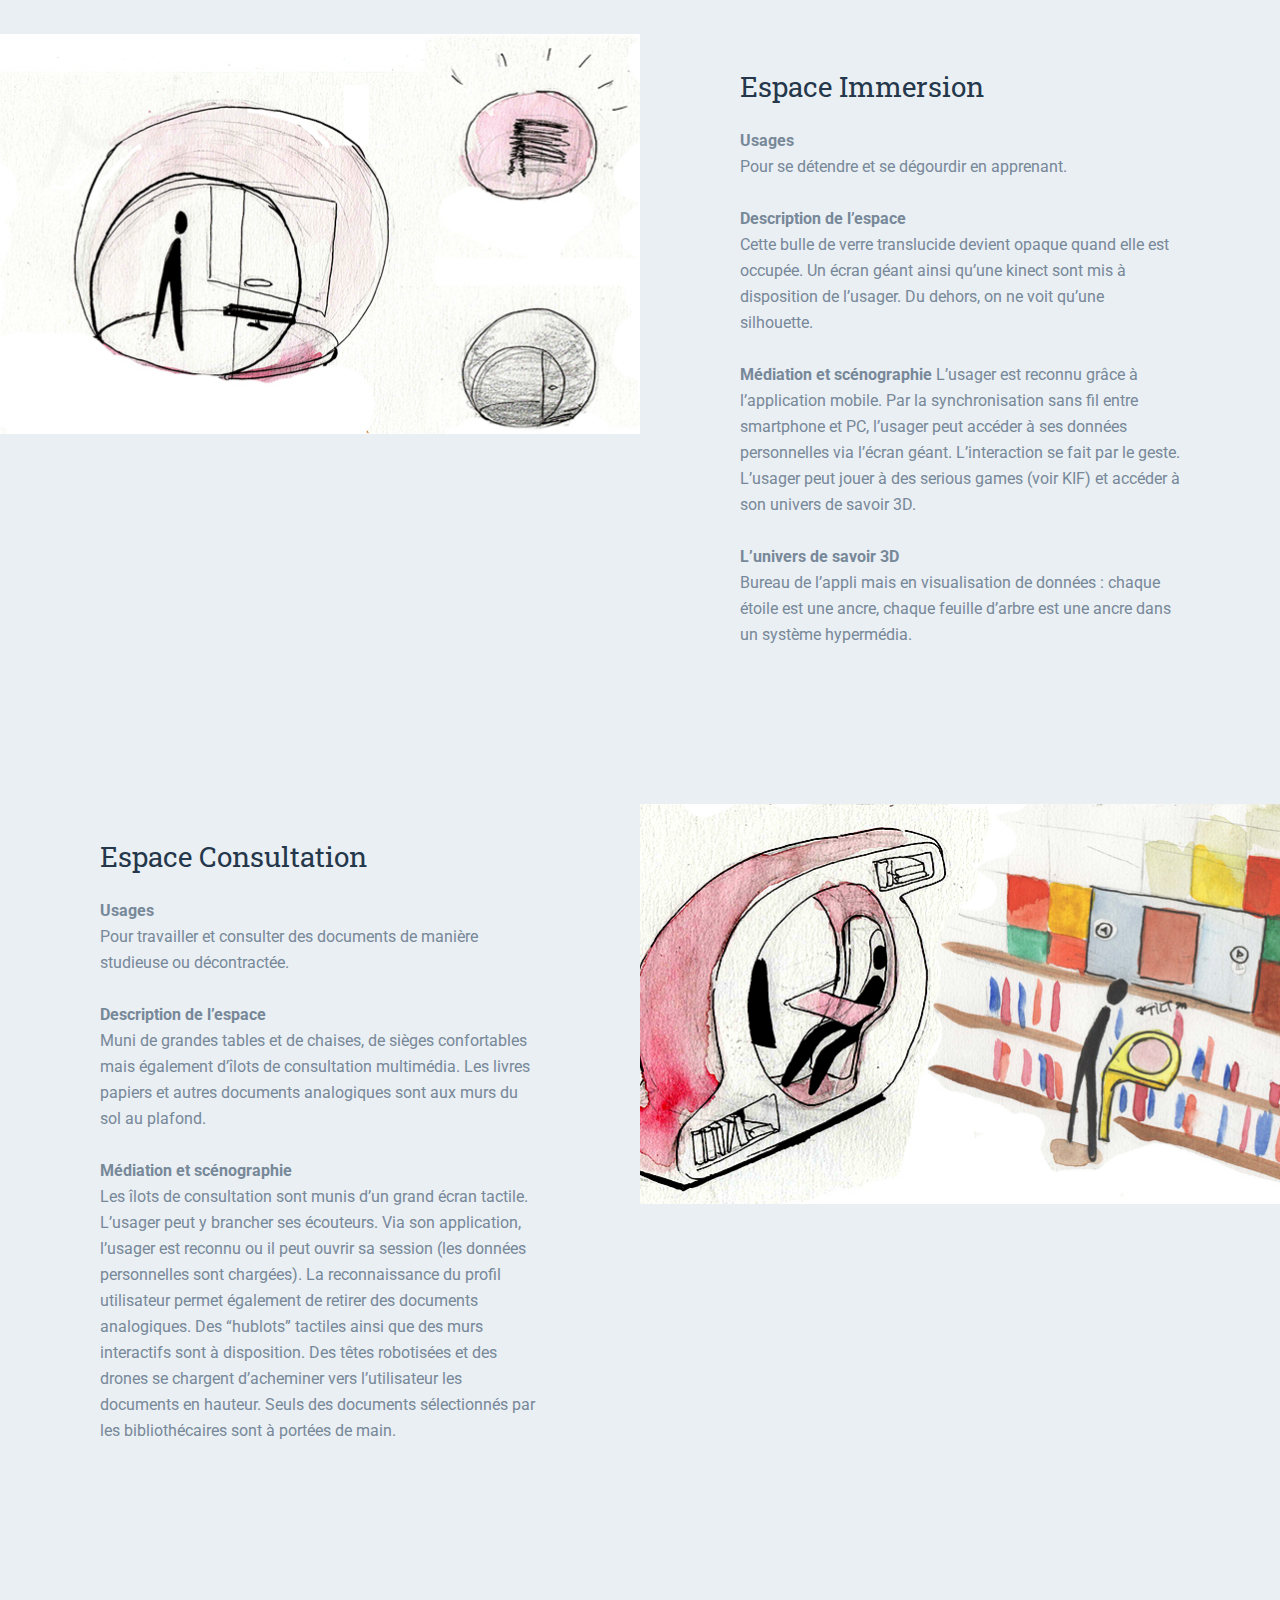
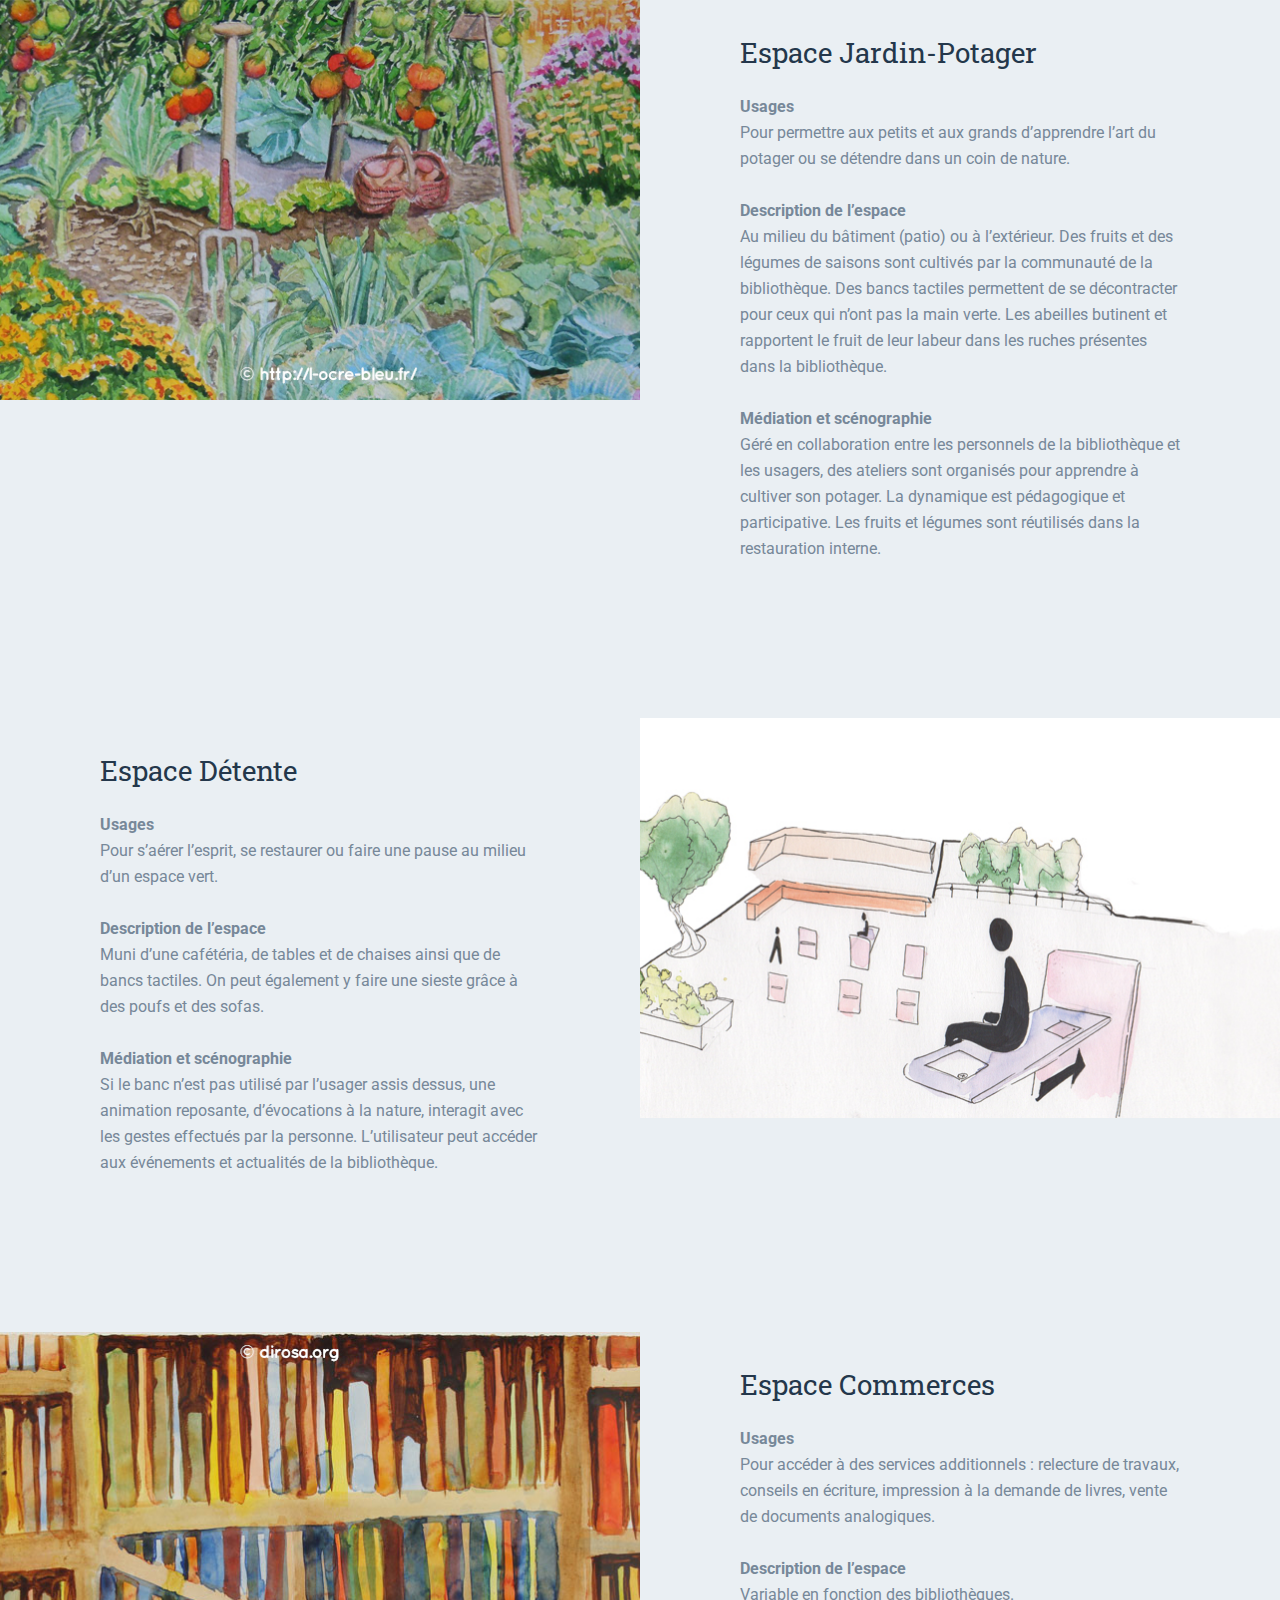
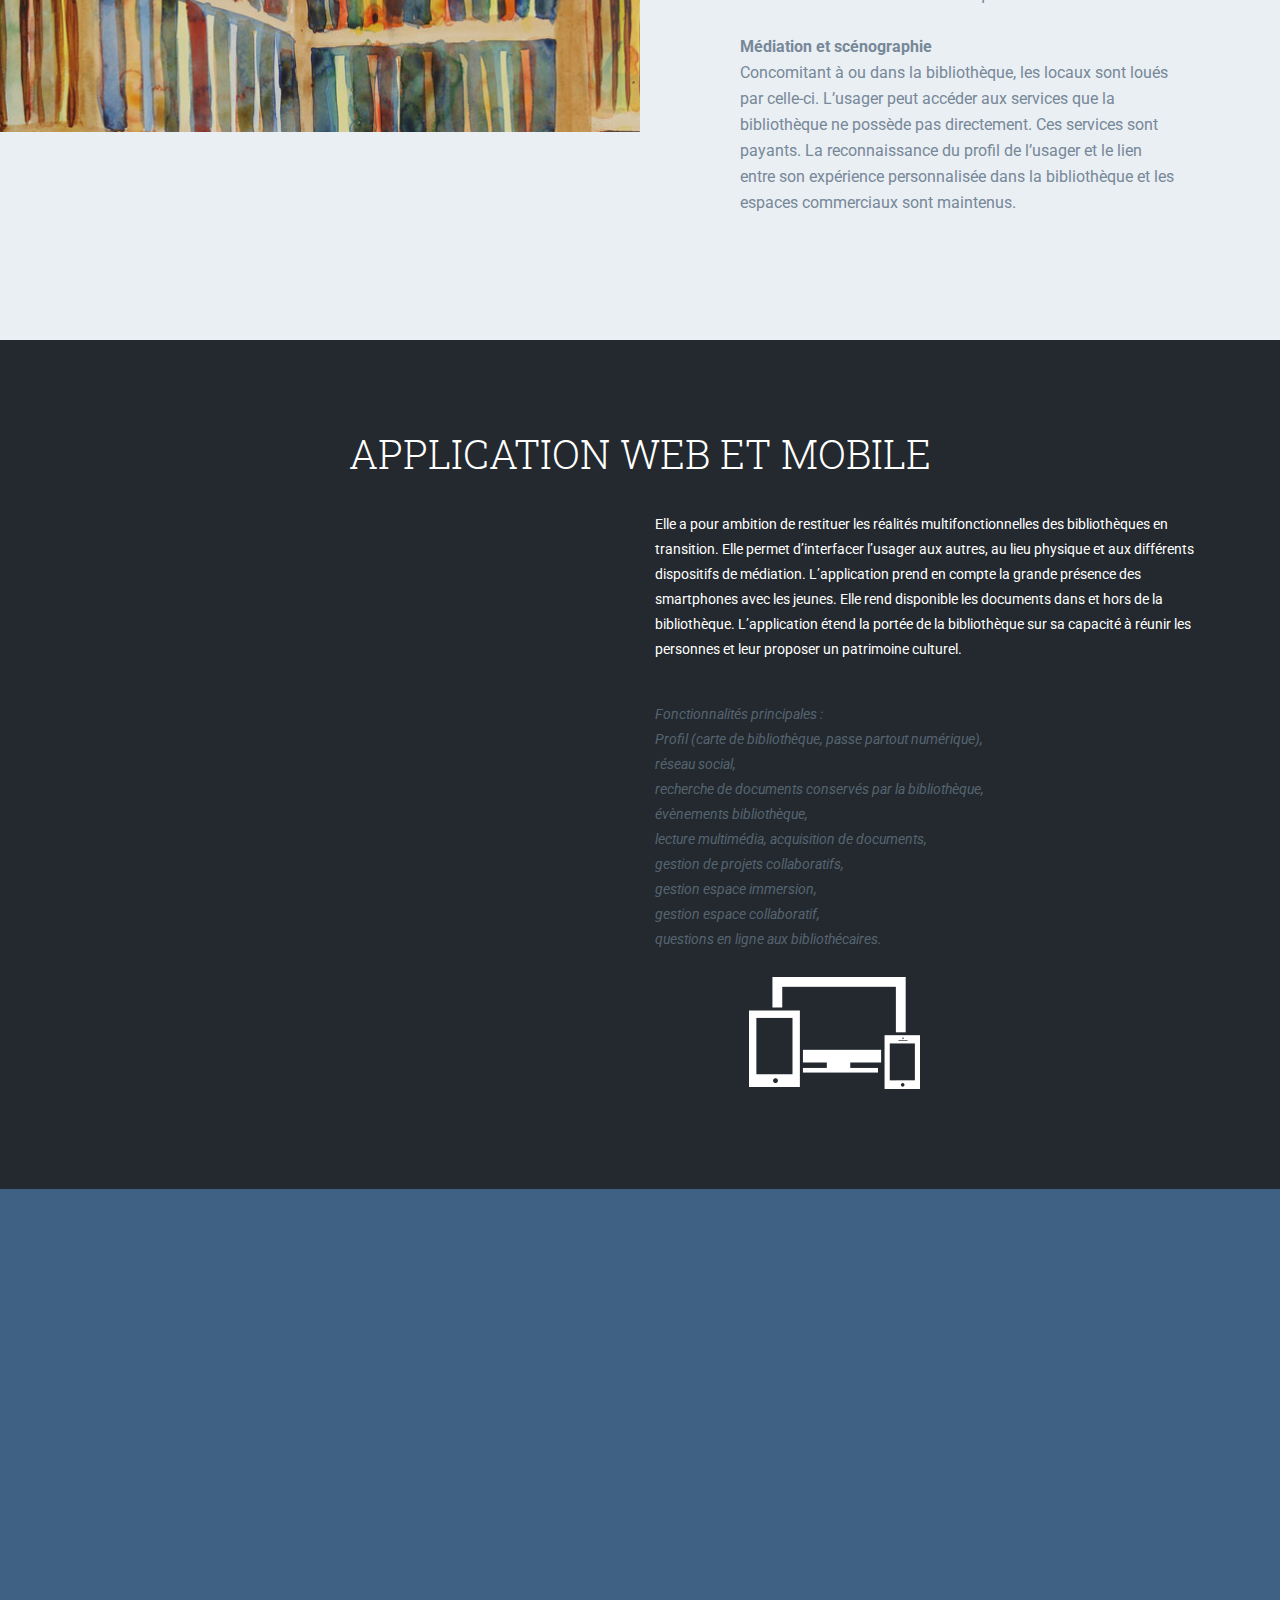
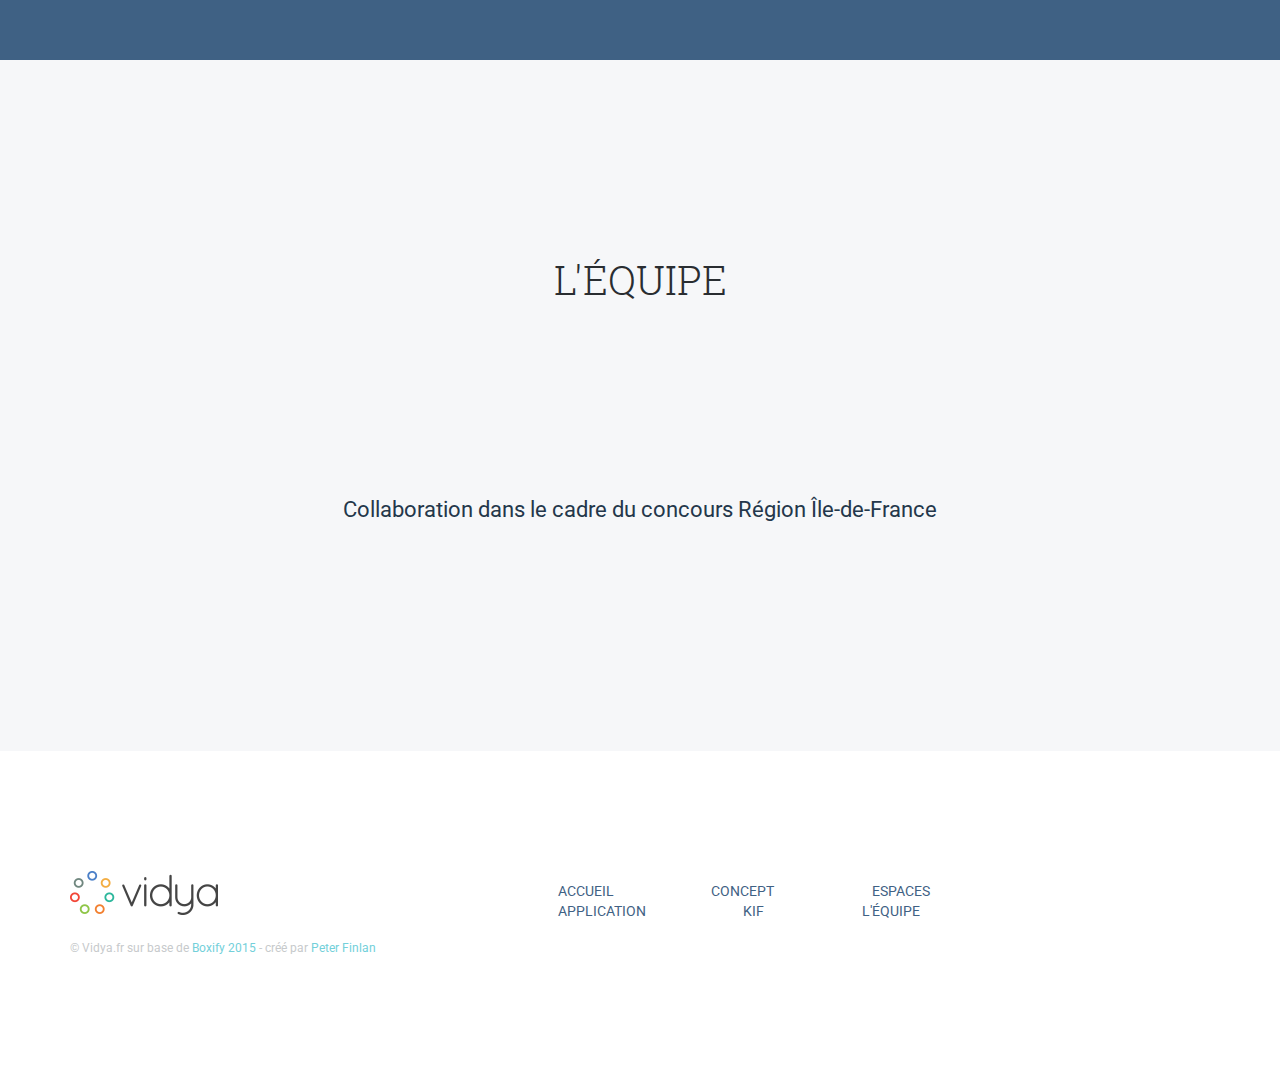
==== commit c41c6974: "MAJ Adrien" ====
--- a/index.html
+++ b/index.html
@@ -60,9 +60,9 @@
 						<div class="col-md-12">
                             
 							<h1 class="animated fadeInDown">Solutions innovantes dédiées aux bibliothèques</h1>
-                            <div id="boxvideo"><a href="http://www.youtube.com/embed/9No-FiEInLA?autoplay=1&wmode=opaque&fs=1" class="youtube-media"><i class="fa fa-play-circle-o"></i></div>
+                            <div id="boxvideo"><a href="http://www.youtube.com/embed/9No-FiEInLA?autoplay=1&wmode=opaque&fs=1" class="youtube-media"><img src="http://i.ytimg.com/vi/JV2Muhq2a8g/maxresdefault.jpg" class="imgvideo"></a></div>
                                 
-                            <a href="#features-intro" class="learn-btn animated fadeInUp">En savoir plus <i class="fa fa-arrow-down"></i></a>
+                            <a href="#concept" class="learn-btn animated fadeInUp">En savoir plus <i class="fa fa-arrow-down"></i></a>
                                 
 						</div>
 					</div>
@@ -79,7 +79,8 @@
                             <h1 class="titresection">Le concept de Vidya</h1>
                             <ul class="slides" id="featuresSlider">
                                 <li>
-                                    <p>Ancrer l’ouverture au savoir conservé en bibliothèque dans le quotidien de chacun.<br/><br/>Vidya est un îlot de savoir. Le silence n’est plus roi même s’il est conservé. Les espaces et les outils favorisent la découverte et l’ouverture aux autres. Vidya renforce les rapports humains au sein de la bibliothèque en les rendant plus simples par le numérique. Nous proposons une transition de la bibliothèque dans un cadre respectueux de l’environnement et des usagers.</p>
+                                    <h1>Ancrer l’ouverture au savoir conservé en bibliothèque dans le quotidien de chacun.</h1>
+                                    <p>Vidya est un îlot de savoir. Le silence n’est plus roi même s’il est conservé. Les espaces et les outils favorisent la découverte et l’ouverture aux autres. Vidya renforce les rapports humains au sein de la bibliothèque en les rendant plus simples par le numérique. Nous proposons une transition de la bibliothèque dans un cadre respectueux de l’environnement et des usagers.</p>
 <!-- 										<p><a href="#features" class="arrow-btn">Find out why this freebie rocks! <i class="fa fa-long-arrow-right"></i></a></p>
 -->									</li>
                                 <li>
@@ -537,6 +538,7 @@
 				<div class="texture-overlay"></div>
 				<div class="container">
 					<div class="row">
+                        <h1 class="titresection-blanc">Application web et mobile</h1>
 						<div class="col-md-6">
 							<div class="device wp3">
 								<div class="device-content">
@@ -569,19 +571,19 @@
 							</div>
 						</div>
 						<div class="col-md-6">
-							<h1>Application web et mobile</h1>
 							<p>Elle a pour ambition de restituer les réalités multifonctionnelles des bibliothèques en transition. Elle permet d’interfacer l’usager aux autres, au lieu physique et aux différents dispositifs de médiation. L’application prend en compte la grande présence des smartphones avec les jeunes. Elle rend disponible les documents dans et hors de la bibliothèque. L’application étend la portée de la bibliothèque sur sa capacité à réunir les personnes et leur proposer un patrimoine culturel.</p>
 							<blockquote class="team-quote">
 <!-- 								<div class="avatar"><img src="img/responsive-icones.png" alt="User Avatar"></div>
- -->								<p>Fonctionnalités principales :</br>
-										 Profil (carte de bibliothèque, passe partout numérique), 
-										 réseau social, 
-										 recherche de documents conservés par la bibliothèque, 
-										 évènements bibliothèque, 
-										 lecture multimédia, acquisition de documents, 
-										 gestion de projets collaboratifs, 
-										 gestion espace immersion, 
-										 gestion espace collaboratif, questions en ligne aux bibliothécaires.</p>
+ -->								<p class="textegris">Fonctionnalités principales :</br>
+										 Profil (carte de bibliothèque, passe partout numérique),</br> 
+										 réseau social, </br>
+										 recherche de documents conservés par la bibliothèque, </br>
+										 évènements bibliothèque, </br>
+										 lecture multimédia, acquisition de documents,</br> 
+										 gestion de projets collaboratifs, </br>
+										 gestion espace immersion, </br>
+										 gestion espace collaboratif, </br>
+                                            questions en ligne aux bibliothécaires.</p>
 								<div class="logo-quote">
 									<a href="http://tympanus.net/codrops/"><img src="img/responsive-icones.png" alt="Icônes responsive"></a>
 								</div>
@@ -714,7 +716,7 @@
 			<div class="container">
 				<div class="row">
 					<div class="col-md-12 text-center wp4">
-						<h1>Concours Île-de-France</h1>
+						<h1 class="titresection">Concours Île-de-France</h1>
 						</br></br>
 						<a href="http://www.iledefrance.fr/biblio">Règles du concours</a>
 						</br></br>
@@ -727,10 +729,64 @@
 		<section class="screenshots-intro">
 			<div class="container">
 				<div class="row">
+                    <h1 class="titresection">L'équipe</h1>
 					<div class="col-md-12">
-						<h1>L'équipe</h1>
-						<p>Lorem ipsum dolor sit amet, consectetur adipiscing elit. Sed a lorem quis neque interdum consequat ut sed sem. Duis quis tempor nunc. Interdum et malesuada fames ac ante ipsum primis in faucibus.</p>
-						<p><a href="#screenshots" class="arrow-btn">See the screenshots! <i class="fa fa-long-arrow-right"></i></a></p>
+                        
+                        <div class="col-md-4 feature-1 wp2">
+							<div class="feature-icon">					
+								<img src="img/feature-5.png" class="icones-clefs"/>
+							</div>
+							<div class="feature-content">
+								<h1>Lydia Jory</h1>
+								<p>Graphiste<br/>Animatrice<br/>Développeuse</p>
+</div>
+						</div>
+                        
+                        <div class="col-md-4 feature-1 wp2">
+							<div class="feature-icon">					
+								<img src="img/feature-5.png" class="icones-clefs"/>
+							</div>
+							<div class="feature-content">
+								<h1>Adrien Morisse</h1>
+								<p>Graphiste<br/>Développeur</p>
+                            </div>
+						</div>
+                        
+                        <div class="col-md-4 feature-1 wp2">
+							<div class="feature-icon">				
+								<img src="img/feature-5.png" class="icones-clefs"/>
+							</div>
+							<div class="feature-content">
+								<h1>Alexis Souchet</h1>
+								<p>Editeur<br/>Gestion de projet</p>
+                            </div>
+						</div>
+                        
+					</div>
+                    <div class="col-md-12">
+                        <h1 class="centreh1">Collaboration dans le cadre du concours 
+                            Région Île-de-France</h1>
+                        
+                        <div class="col-md-6 feature-1 wp2">
+							<div class="feature-icon">						
+								<img src="img/feature-5.png" class="icones-clefs"/>
+							</div>
+							<div class="feature-content">
+								<h1>Lucie Rizzo</h1>
+								<p>Architecte</p>
+                            </div>
+						</div>
+                        
+                        <div class="col-md-6 feature-1 wp2">
+							<div class="feature-icon">					
+								<img src="img/feature-5.png" class="icones-clefs"/>
+							</div>
+							<div class="feature-content">
+								<h1>Pierre Boulangé</h1>
+								<p>Architecte</p>
+                            </div>
+						</div>
+                        
 					</div>
 				</div>
 			</div>
@@ -741,7 +797,7 @@
 				<div class="row">
 					<div class="col-md-5">
 						<h1 class="footer-logo">
-						<img src="img/logo-blue.png" alt="Footer Logo Blue">
+						<img src="img/logoVidyaNoir.png" alt="Footer Logo Blue">
 						</h1>
 						<p>© Vidya.fr sur base de <a href="http://tympanus.net/codrops/2015/01/27/freebie-boxify-one-page-website-template/">Boxify 2015</a> - créé par <a href="http://www.peterfinlan.com/">Peter Finlan</a></p>
 					</div>
@@ -766,7 +822,7 @@
 				</ul>
 				<ul>
 					<li><a href="#application"><i class="fa fa-desktop"></i>L'application</a></li>
-					<li><a href="#concours"><i class="fa fa-download"></i>Concours Île-de-France</a></li>
+					<li><a href="#concours"><i class="fa fa-download"></i>Concours</a></li>
 				</ul>
 				<ul>
 					<li><a href="#application"><i class="fa fa-desktop"></i>L'équipe</a></li>
--- a/css/styles.css
+++ b/css/styles.css
@@ -622,6 +622,10 @@
     color: #ffffff;
     font-size: 50%;
 }
+.imgvideo {
+    width: 100%;
+    box-shadow: 0px 0px 50px #14171a;
+}
 
 /* ==========================================================================
 Video
@@ -735,7 +739,7 @@
 Features List
 ========================================================================== */
 .features-list {
-    padding: 40px 0;
+    padding: 80px 0;
     background-color: #eaeff3;
 }
 .features-list h1 {
@@ -801,6 +805,10 @@
 /* ==========================================================================
 Espace
 ========================================================================== */
+#espaces {
+    border-top: 1px solid #d7dee4;
+}
+
 .features-espaces {
     position: relative;
     padding: 11% 100px 10% 100px;
@@ -873,7 +881,7 @@
 }
 .showcase-wrap {
     position: relative;
-    padding: 100px 0;
+    padding: 0px 0px 100px 0px;
     min-height: 600px;
 }
 .showcase-slider ul {
@@ -1081,17 +1089,17 @@
     min-width: 190px;
     border: 2px solid #fff;
     border-radius: 3px;
-    background-color: #345271;
     color: #fff;
     text-transform: uppercase;
     font-weight: 400;
     font-size: 15px;
     -webkit-transition: all 300ms ease-in-out;
     transition: all 300ms ease-in-out;
+    font-family: "Roboto Slab", sans-serif;
 }
 .overlay ul li a:hover, .overlay ul li a:focus {
-    border-color: #73d0da;
-    color: #73d0da;
+    border-color: #4b80c8;
+    color: #4b80c8;
 }
 
 /* Effects */
@@ -1235,4 +1243,32 @@
     font-weight: 300;
 }
 
+h1.titresection-blanc {
+    font-size: 40px;
+    line-height: 48px;
+    color: #ffffff;
+    font-family: "Roboto Slab", sans-serif;
+    text-align: center;
+    text-transform: uppercase;
+    font-weight: 300;
+}
+
+h1.centreh1 {
+    text-align: center;
+}
+
+p.textegris {
+    color: #566471;
+}
+
 /* 10 FONDATIONS */
+
+
+@media screen and (max-width: 1024px) {
+.features-slider {
+    position: relative;
+    padding: 5% 100px 10% 100px;
+    height: 600px;
+    background-color: #eaeff3;
+}
+}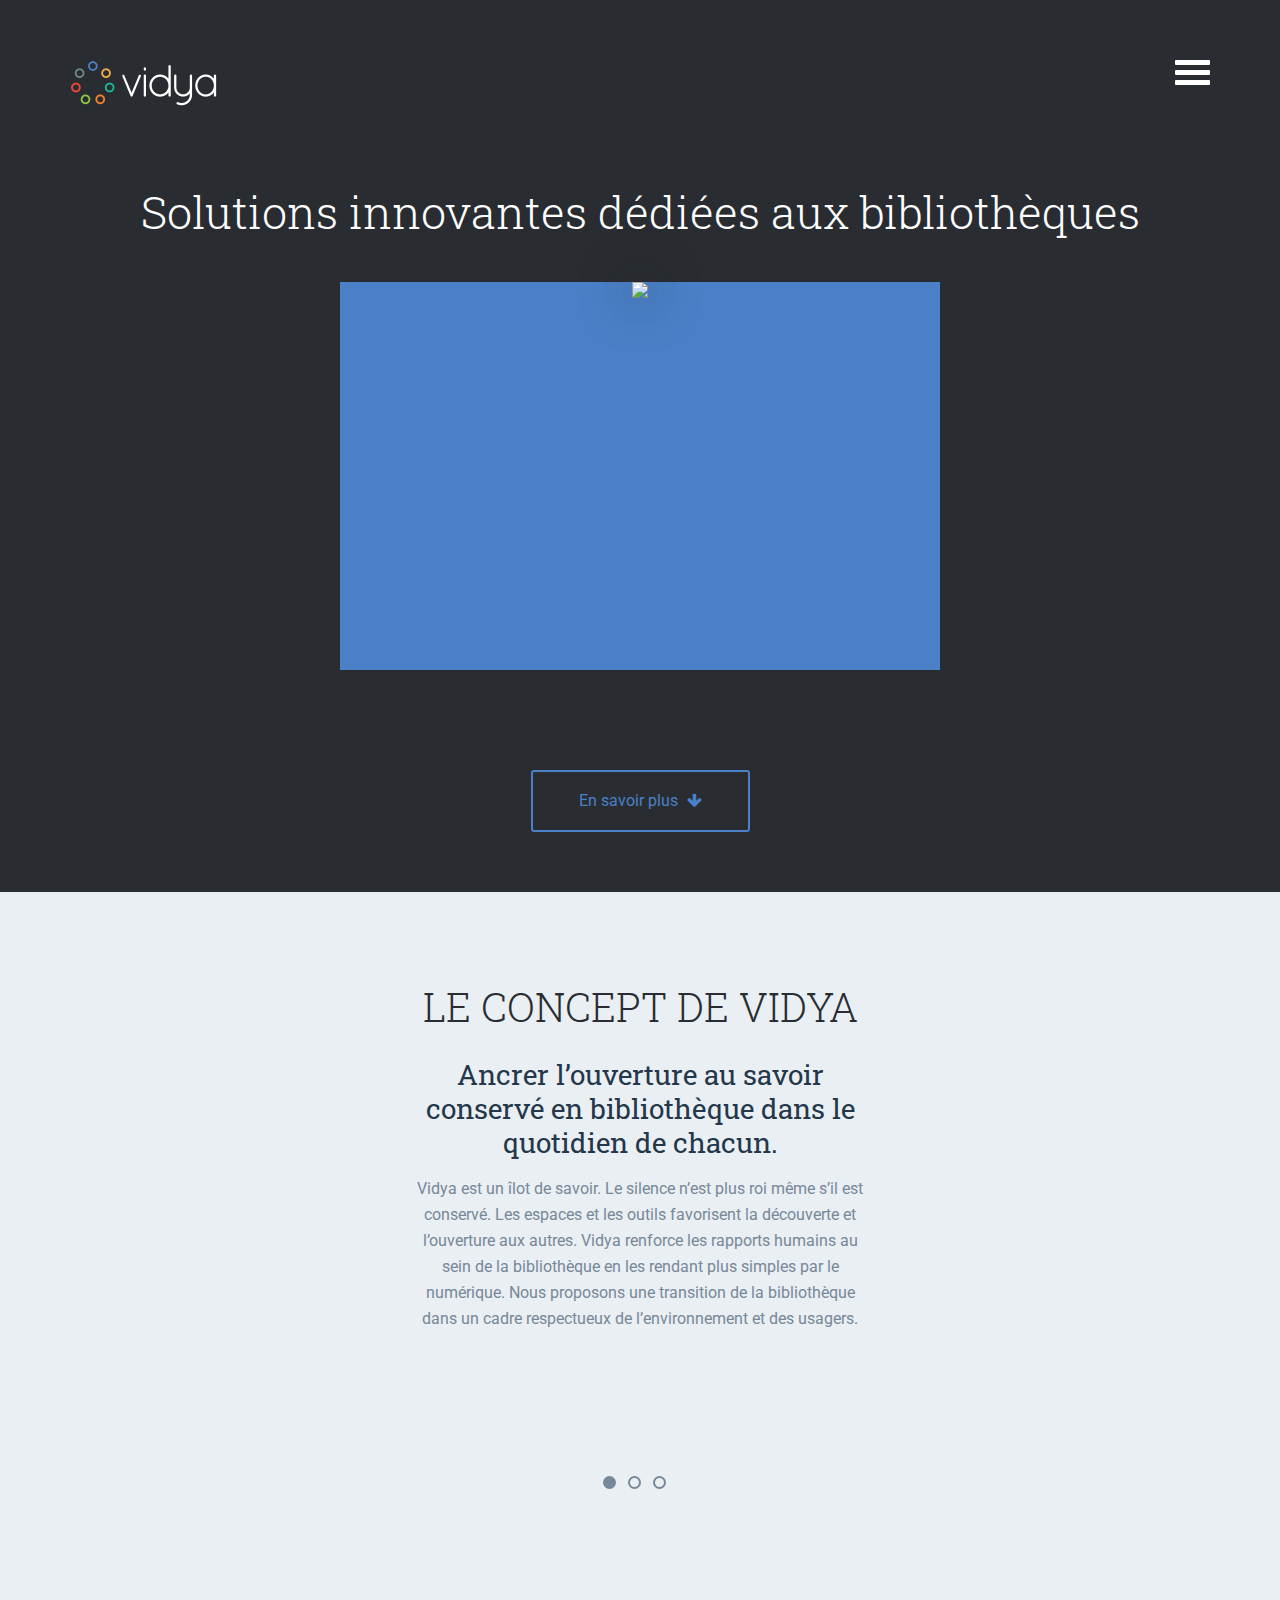
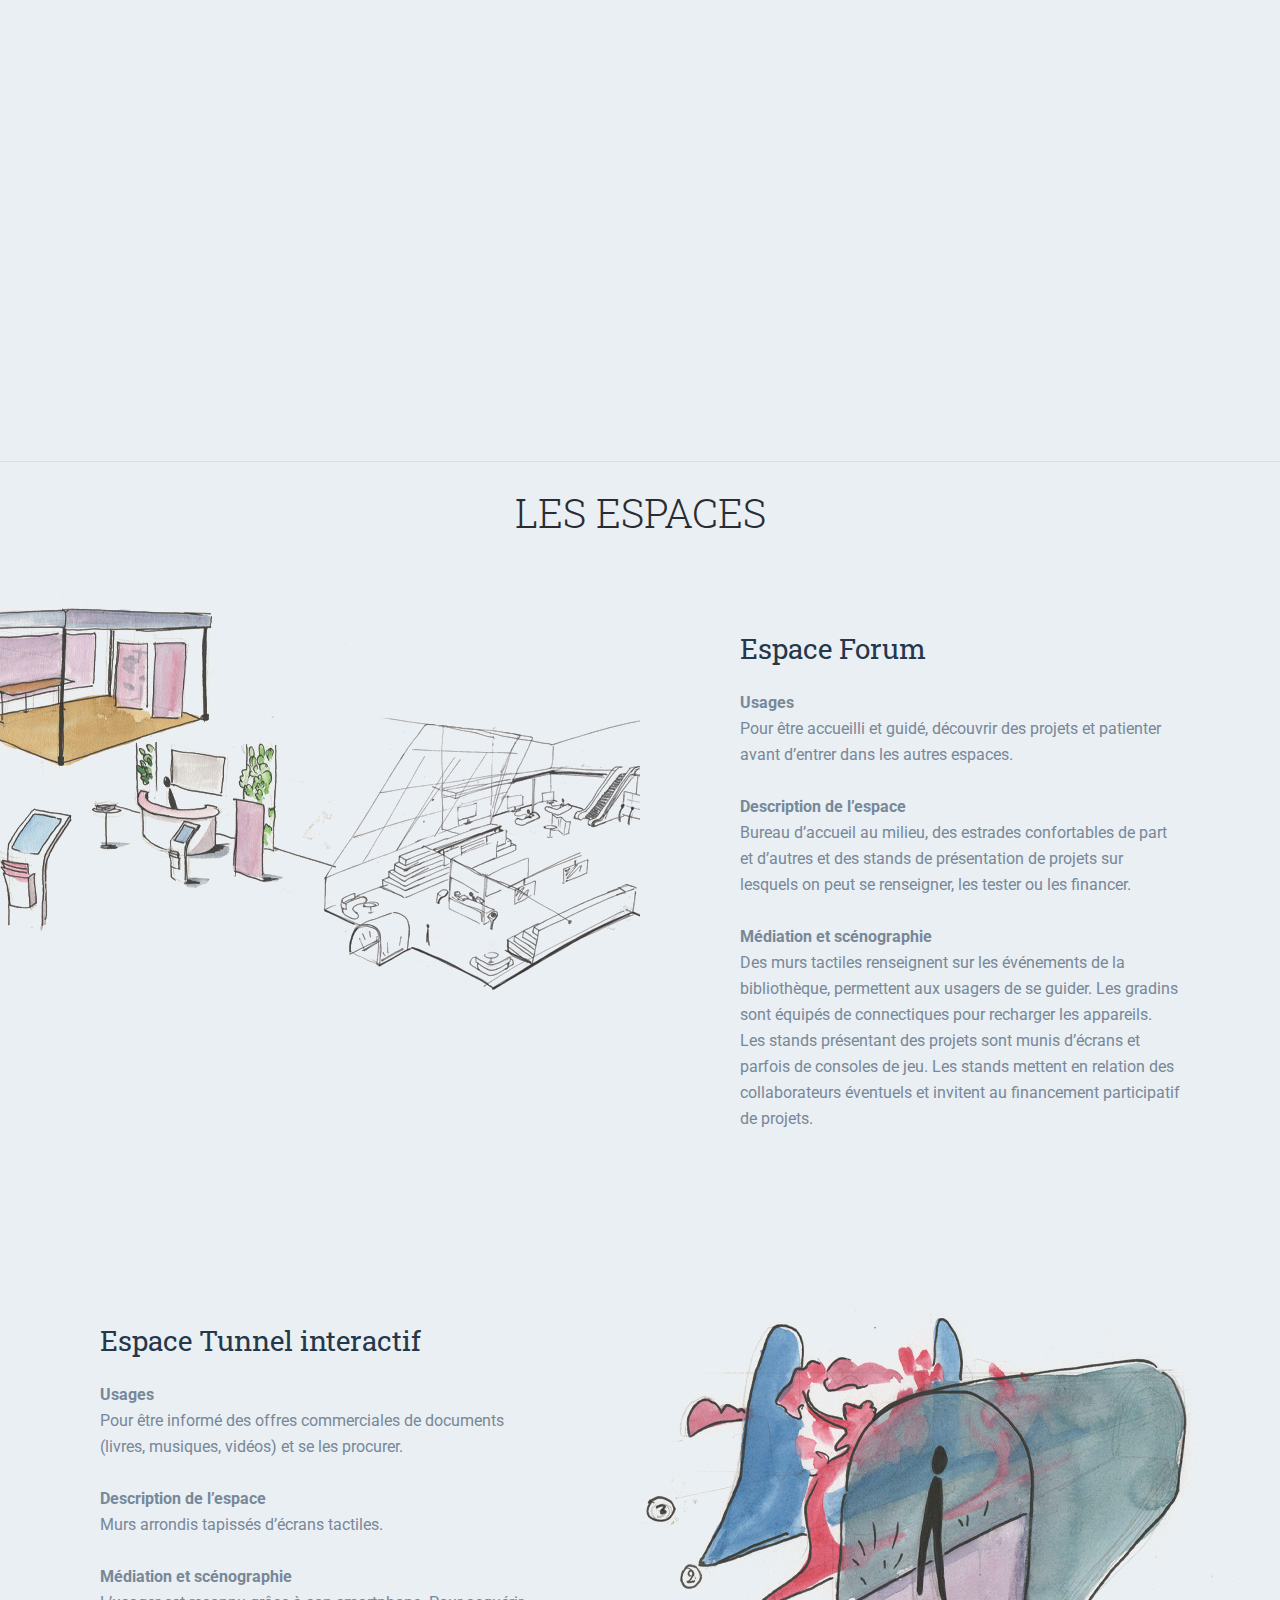
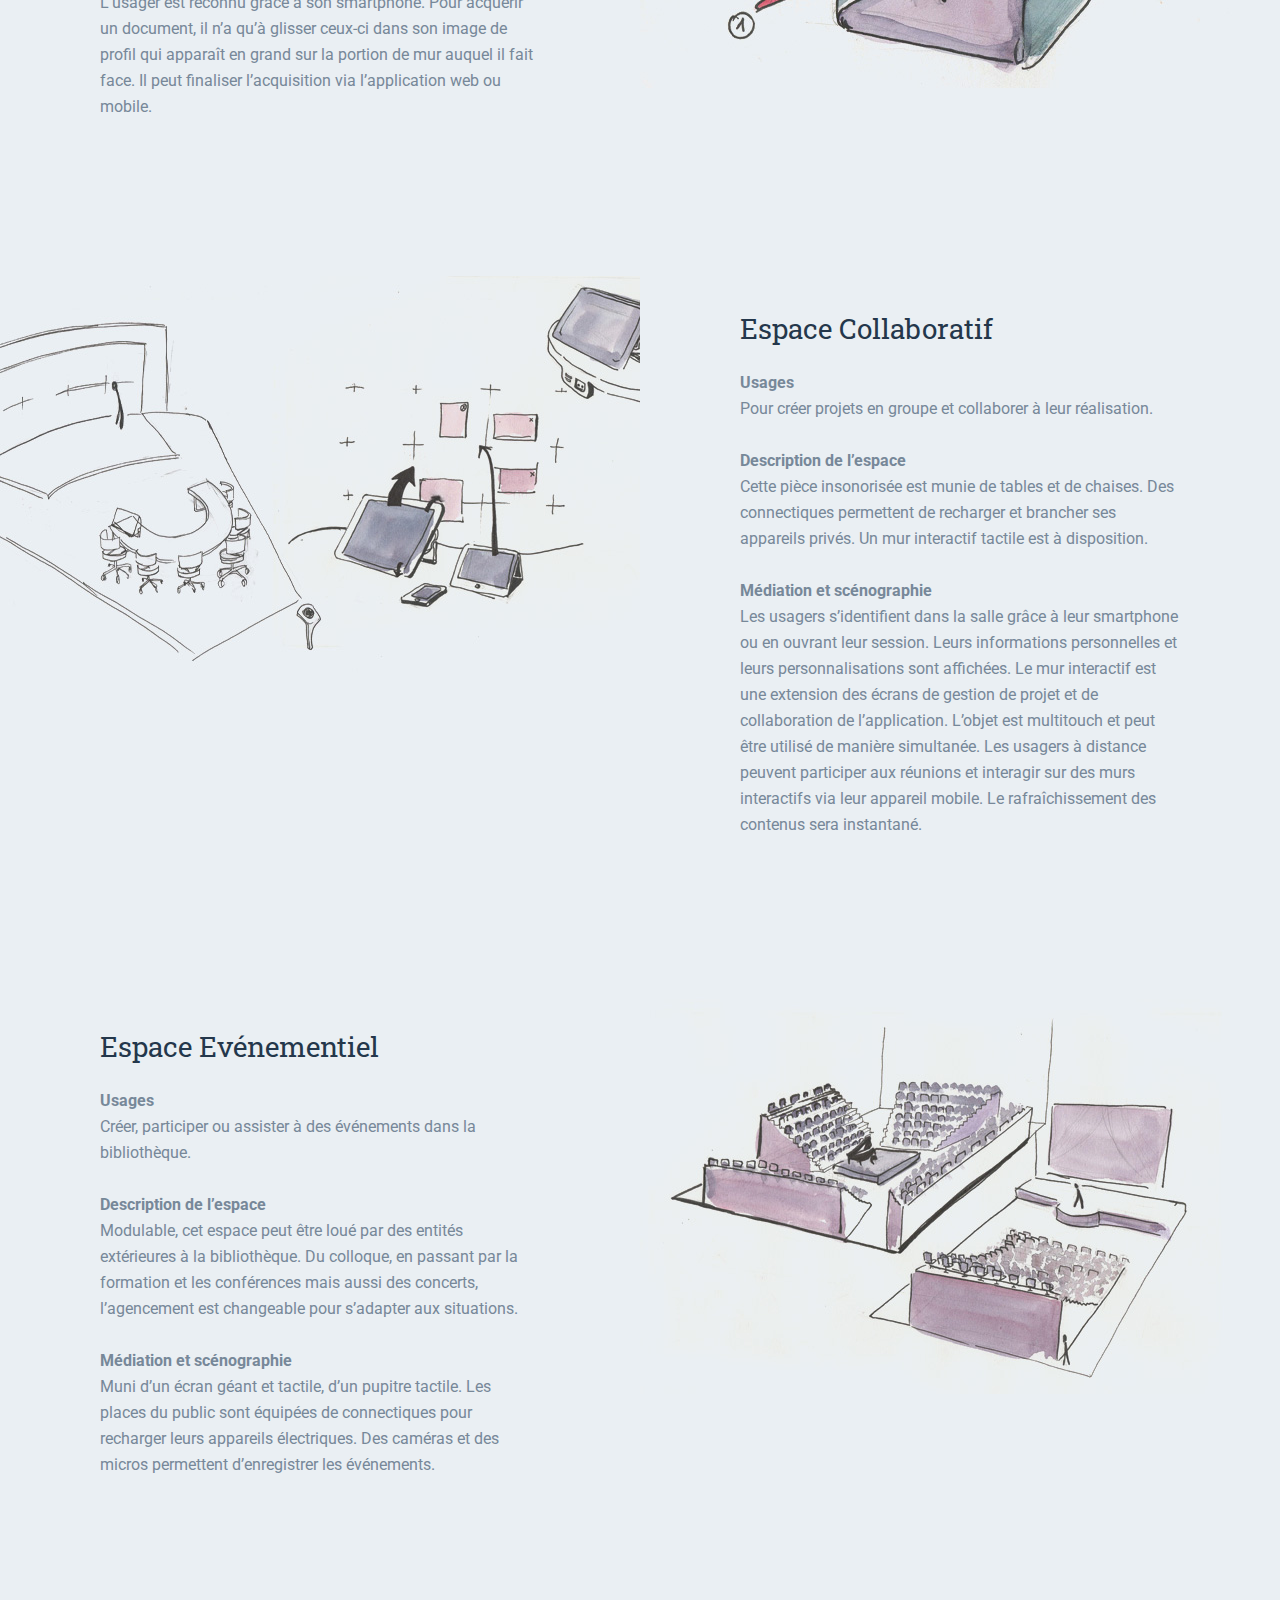
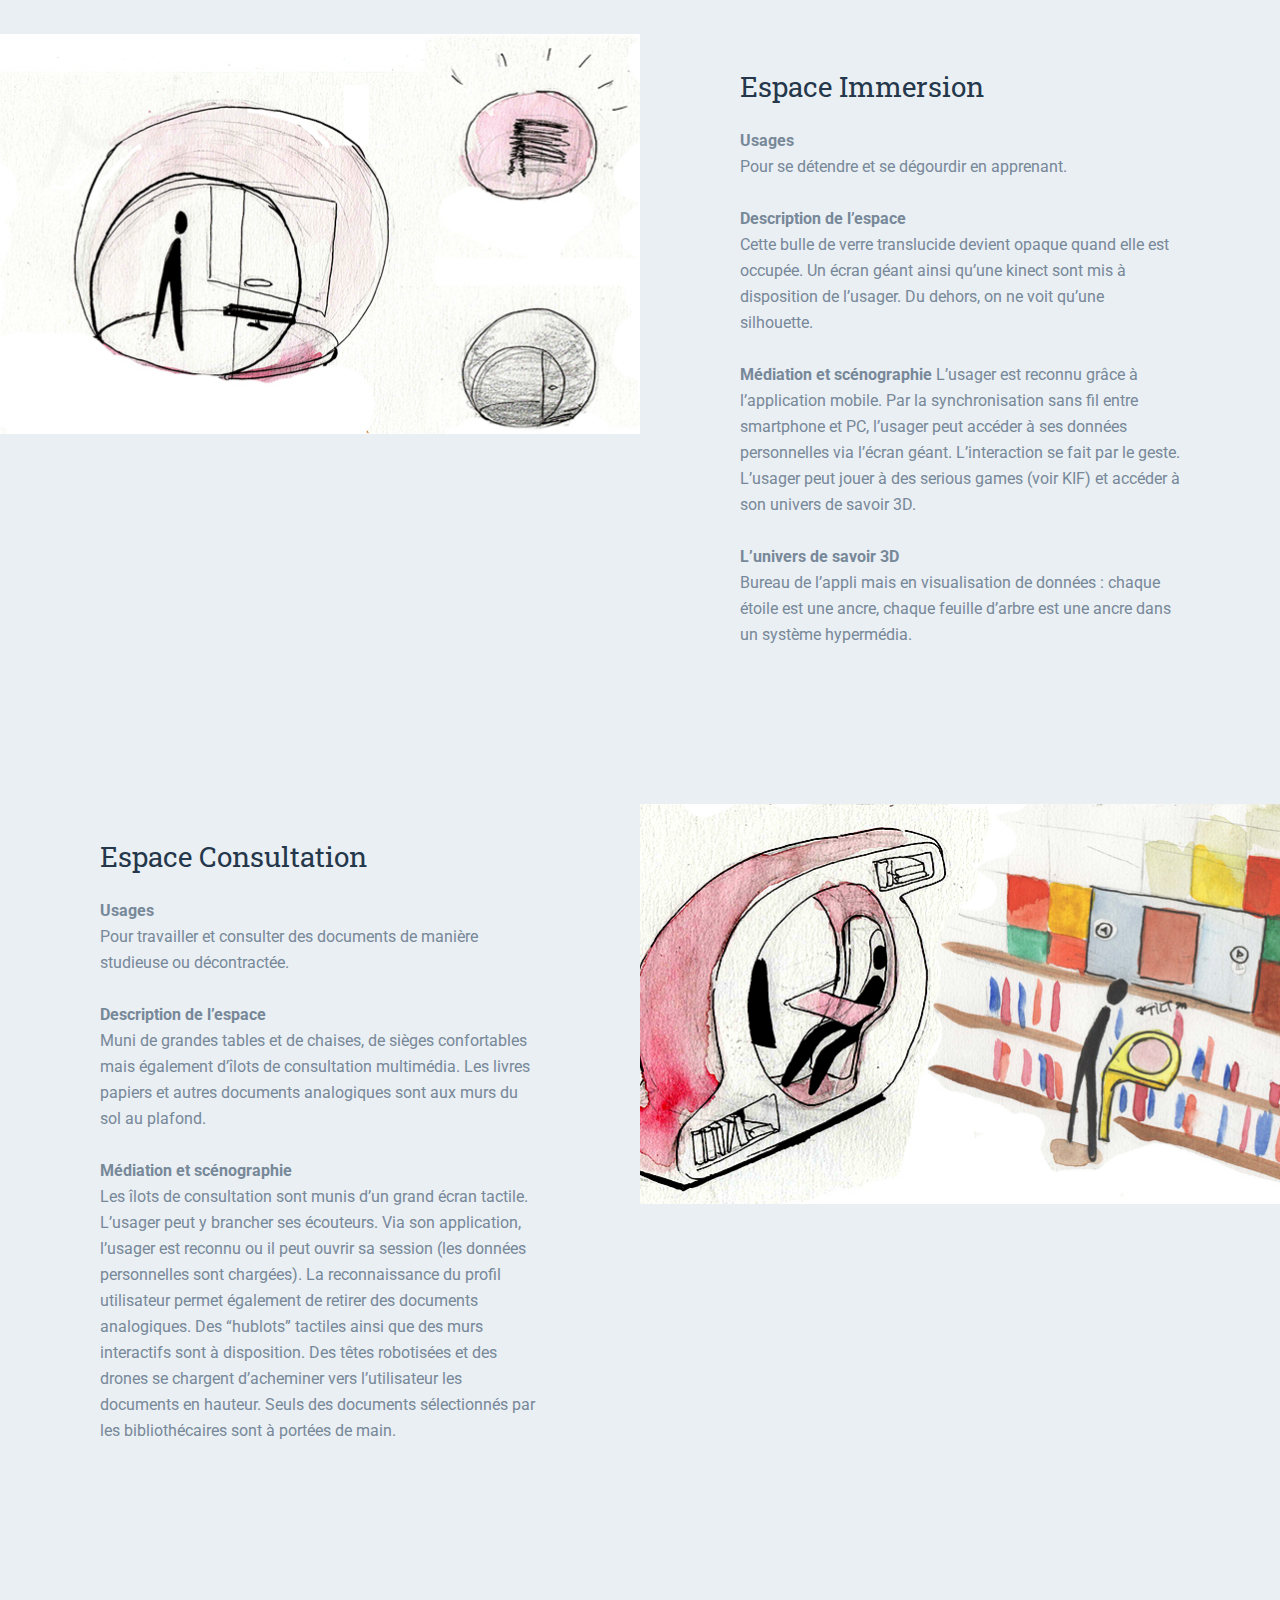
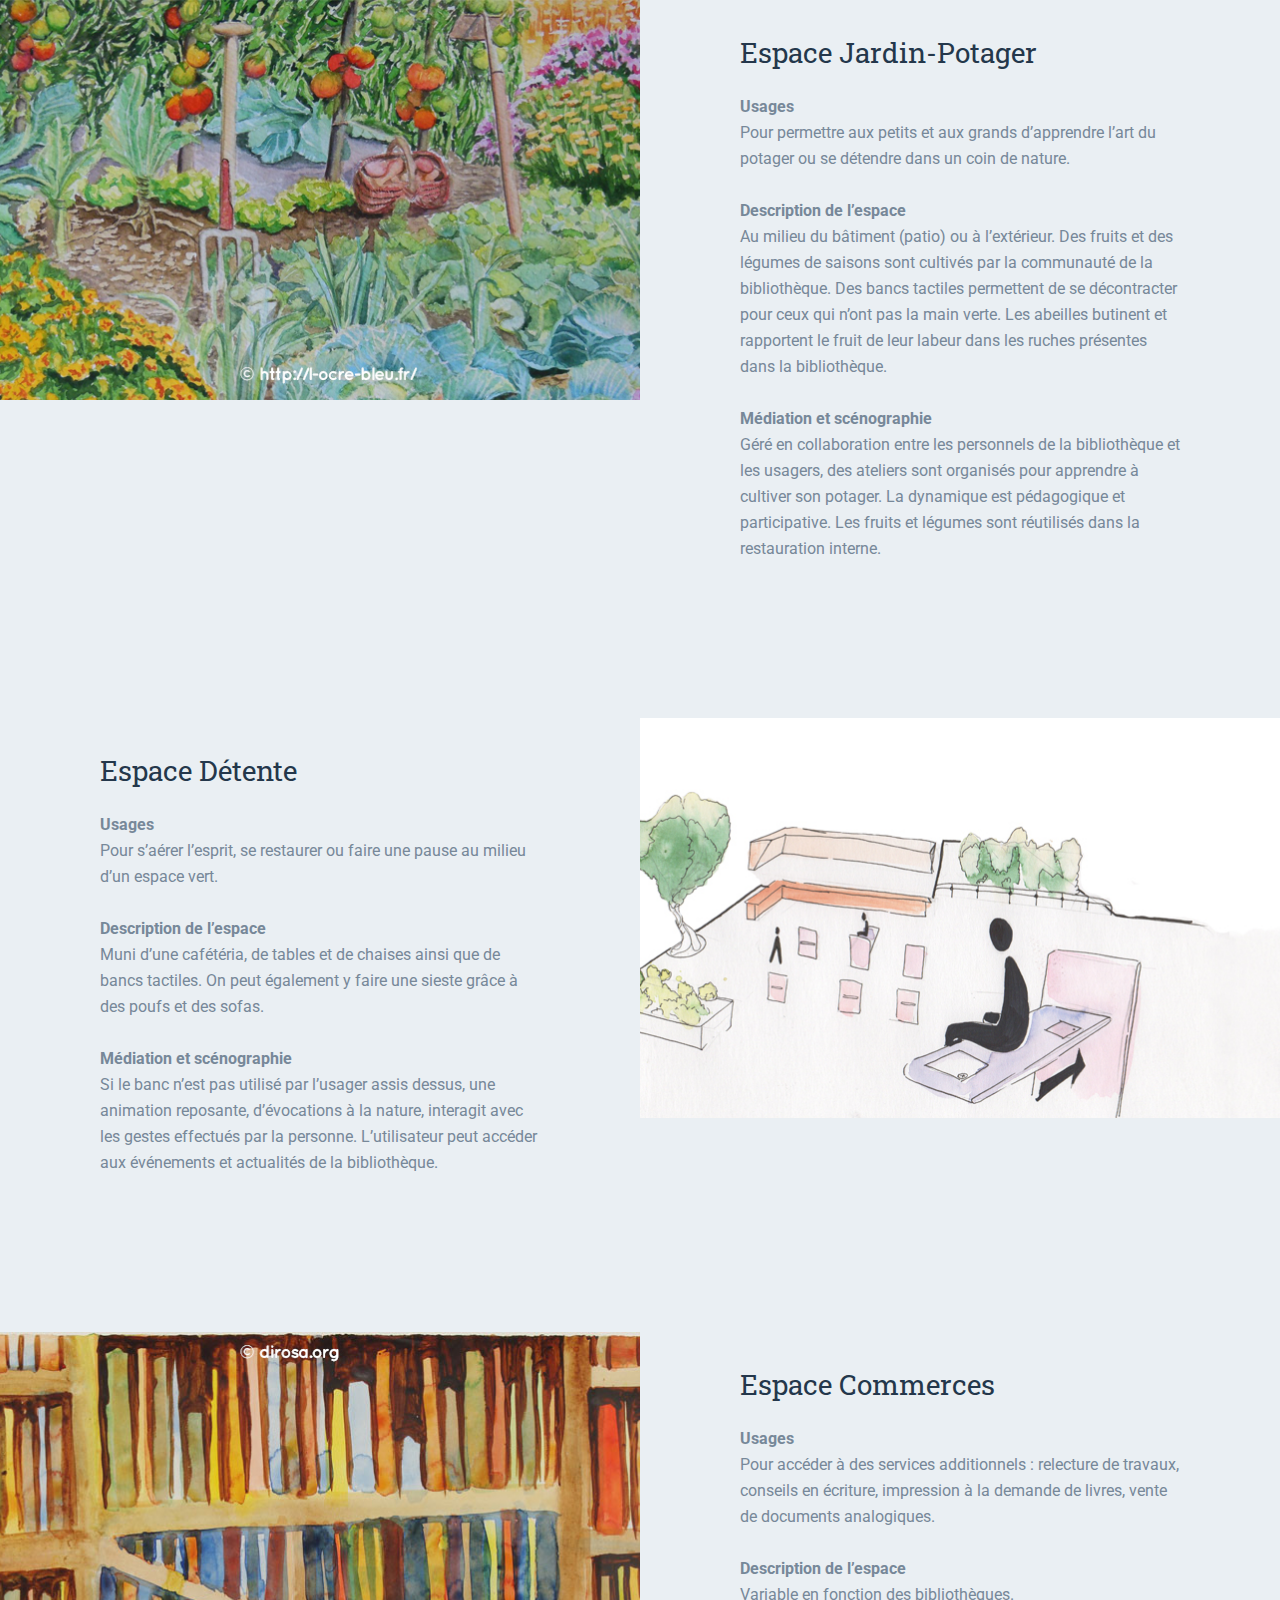
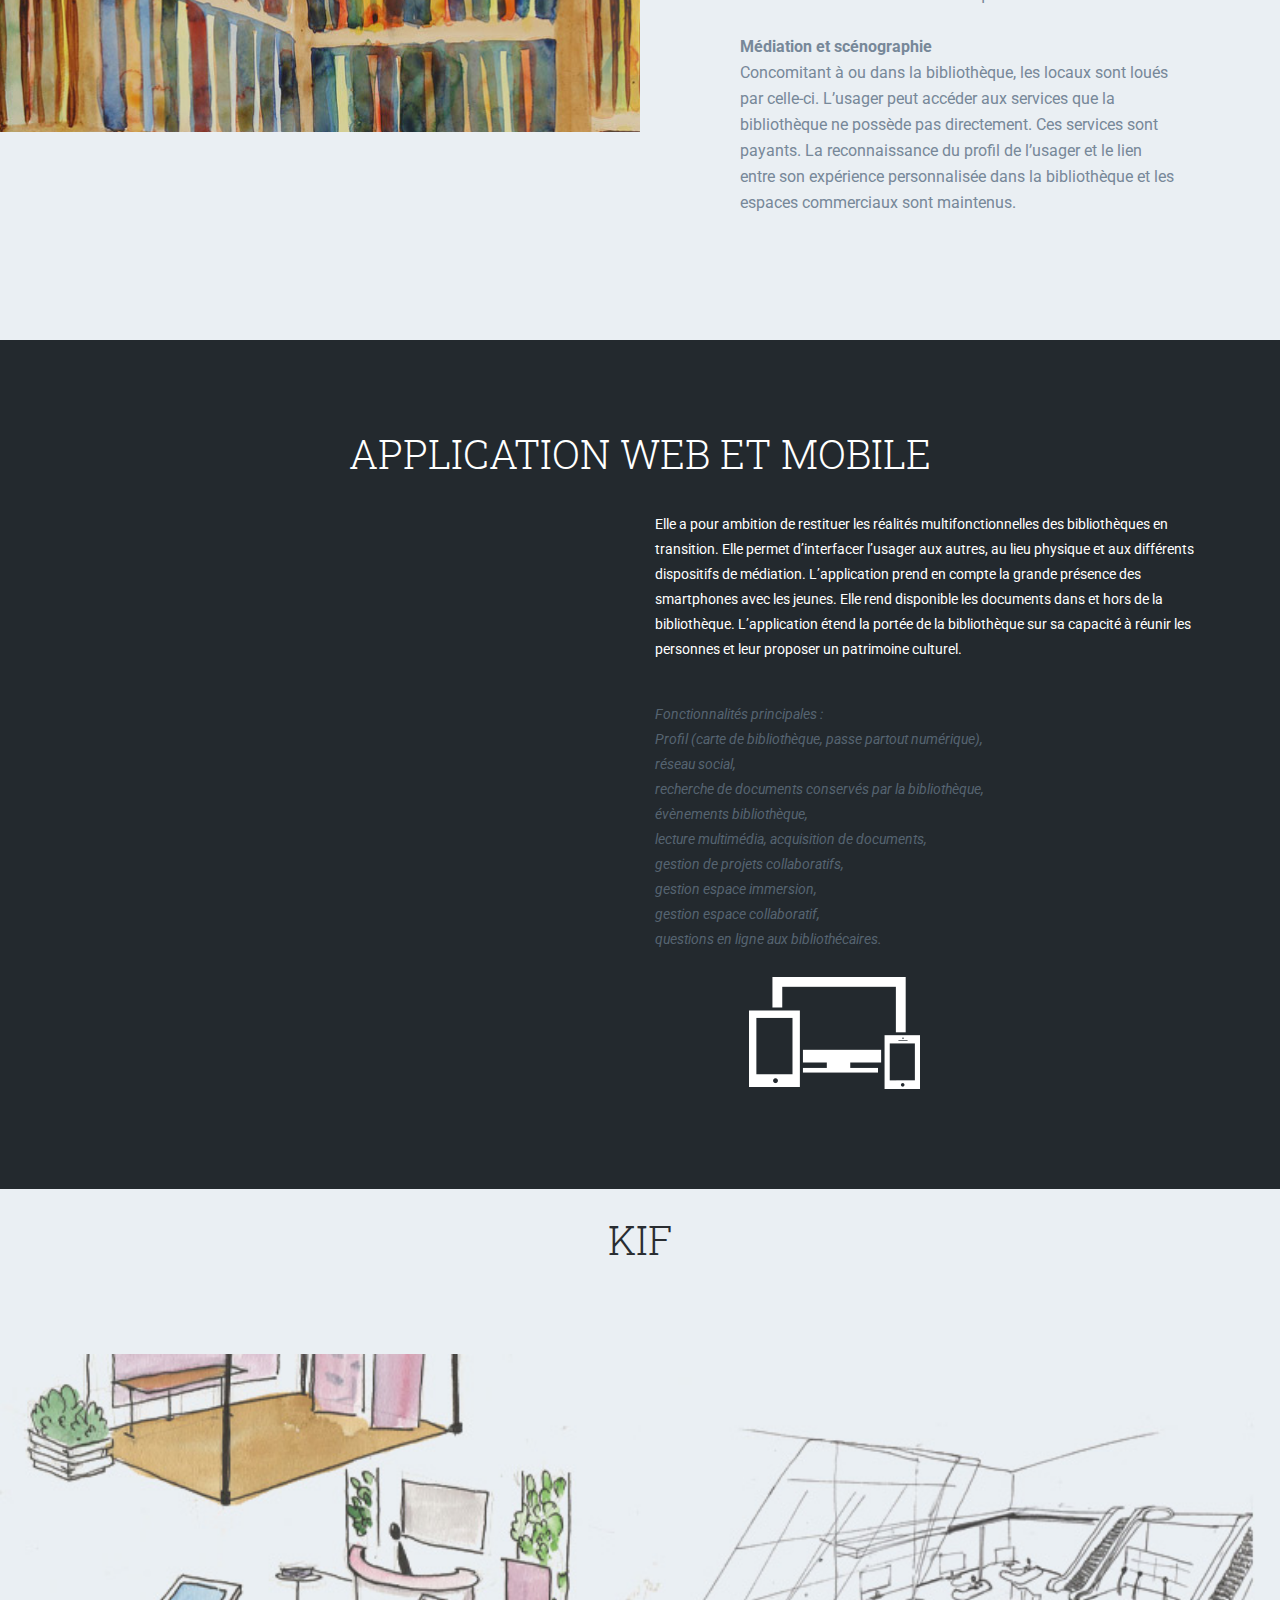
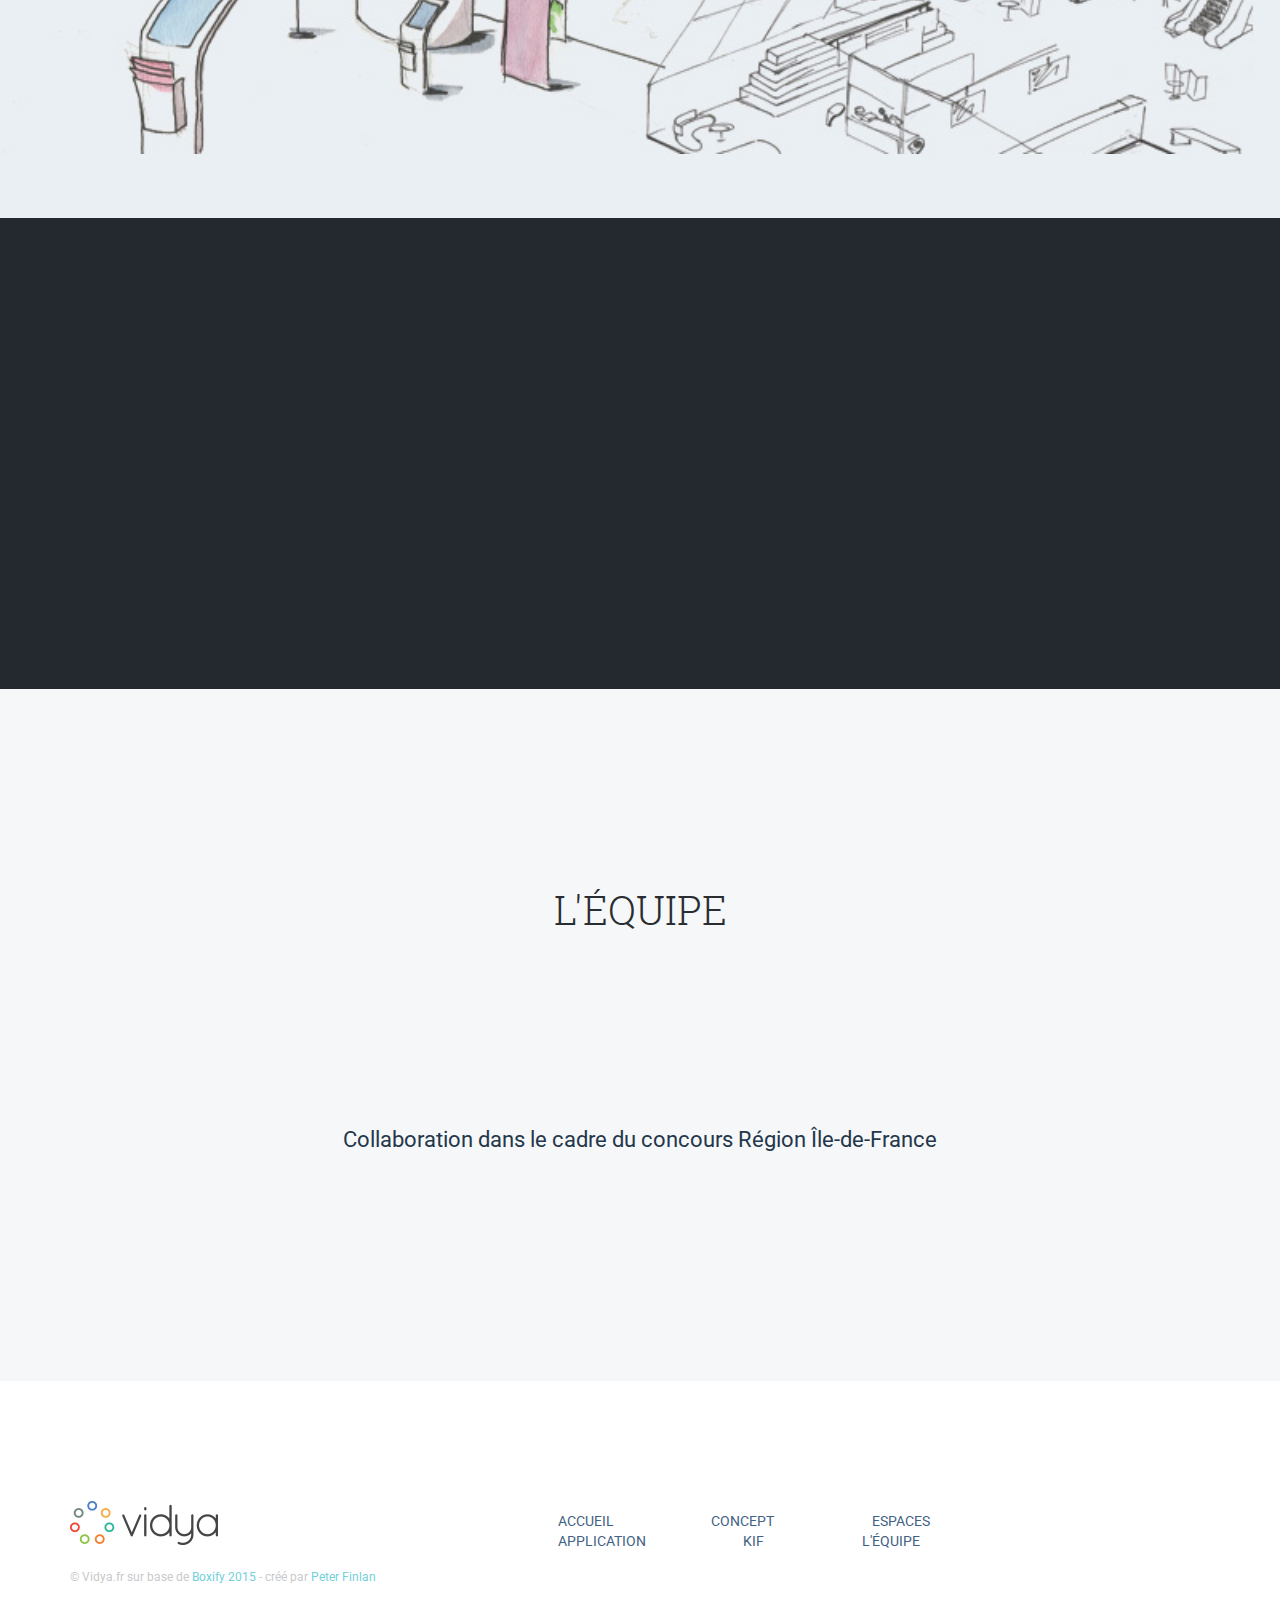
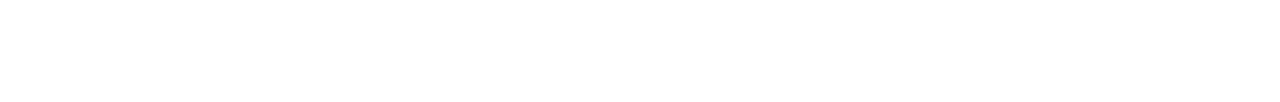
==== commit 424b3d4b: "Sections Concours et Equipe changées" ====
--- a/index.html
+++ b/index.html
@@ -712,11 +712,28 @@
 				</div>
 			</div>
 		</section> -->
+		
+		<!-- KIF -->
+		<section class="features-intro" id="kif">
+			<div class="container-fluid">
+				<div class="row">
+                    <h1 class="titresection">KIF</h1>
+					<div class="col-md-12 nopadding features-intro-img">
+						<div class="features-bg">
+							<div class="texture-overlay"></div>
+							<div class="features-img wp1">
+							</div>
+						</div>
+					</div>
+				</div>
+			</div>
+		</section>
+		
 		<section class="download" id="concours">
 			<div class="container">
 				<div class="row">
 					<div class="col-md-12 text-center wp4">
-						<h1 class="titresection">Concours Île-de-France</h1>
+						<h1 class="titresection-blanc">Concours Île-de-France</h1>
 						</br></br>
 						<a href="http://www.iledefrance.fr/biblio">Règles du concours</a>
 						</br></br>
@@ -734,7 +751,7 @@
                         
                         <div class="col-md-4 feature-1 wp2">
 							<div class="feature-icon">					
-								<img src="img/feature-5.png" class="icones-clefs"/>
+								<img src="img/equipe/photo-lydia.png" class="icones-clefs"/>
 							</div>
 							<div class="feature-content">
 								<h1>Lydia Jory</h1>
@@ -744,7 +761,7 @@
                         
                         <div class="col-md-4 feature-1 wp2">
 							<div class="feature-icon">					
-								<img src="img/feature-5.png" class="icones-clefs"/>
+								<img src="img/equipe/photo-adrien.png" class="icones-clefs"/>
 							</div>
 							<div class="feature-content">
 								<h1>Adrien Morisse</h1>
@@ -754,7 +771,7 @@
                         
                         <div class="col-md-4 feature-1 wp2">
 							<div class="feature-icon">				
-								<img src="img/feature-5.png" class="icones-clefs"/>
+								<img src="img/equipe/photo-alexis.png" class="icones-clefs"/>
 							</div>
 							<div class="feature-content">
 								<h1>Alexis Souchet</h1>
@@ -769,7 +786,7 @@
                         
                         <div class="col-md-6 feature-1 wp2">
 							<div class="feature-icon">						
-								<img src="img/feature-5.png" class="icones-clefs"/>
+								<img src="img/equipe/photo-pierre.png" class="icones-clefs"/>
 							</div>
 							<div class="feature-content">
 								<h1>Lucie Rizzo</h1>
@@ -779,7 +796,7 @@
                         
                         <div class="col-md-6 feature-1 wp2">
 							<div class="feature-icon">					
-								<img src="img/feature-5.png" class="icones-clefs"/>
+								<img src="img/equipe/photo-lucie.png" class="icones-clefs"/>
 							</div>
 							<div class="feature-content">
 								<h1>Pierre Boulangé</h1>
@@ -807,7 +824,7 @@
 							<li><a href="#concept">Concept</a></li>
 							<li><a href="#espaces">Espaces</a></li>
 							<li><a href="#application">Application</a></li>
-							<li><a href="#download">KIF</a></li>
+							<li><a href="#kif">KIF</a></li>
 							<li><a href="#download">L'équipe</a></li>
 						</ul>
 					</div>
@@ -822,9 +839,10 @@
 				</ul>
 				<ul>
 					<li><a href="#application"><i class="fa fa-desktop"></i>L'application</a></li>
-					<li><a href="#concours"><i class="fa fa-download"></i>Concours</a></li>
+					<li><a href="#kif"><i class="fa fa-download"></i>KIF</a></li>
 				</ul>
 				<ul>
+					<li><a href="#concours"><i class="fa fa-download"></i>Concours</a></li>
 					<li><a href="#application"><i class="fa fa-desktop"></i>L'équipe</a></li>
 <!-- 					<li><a href="#concours"><i class="fa fa-download"></i>Concours Île-de-France</a></li>
  -->				</ul>
--- a/css/styles.css
+++ b/css/styles.css
@@ -1002,11 +1002,11 @@
 ========================================================================== */
 .download {
     padding: 120px 0;
-    background-color: #3f6184;
+    background-color: #24292f;
 }
 .download h1 {
     margin: 0 0 15px 0;
-    color: #fff;
+    color: #ffffff;
     font-weight: 400;
     font-size: 40px;
 }
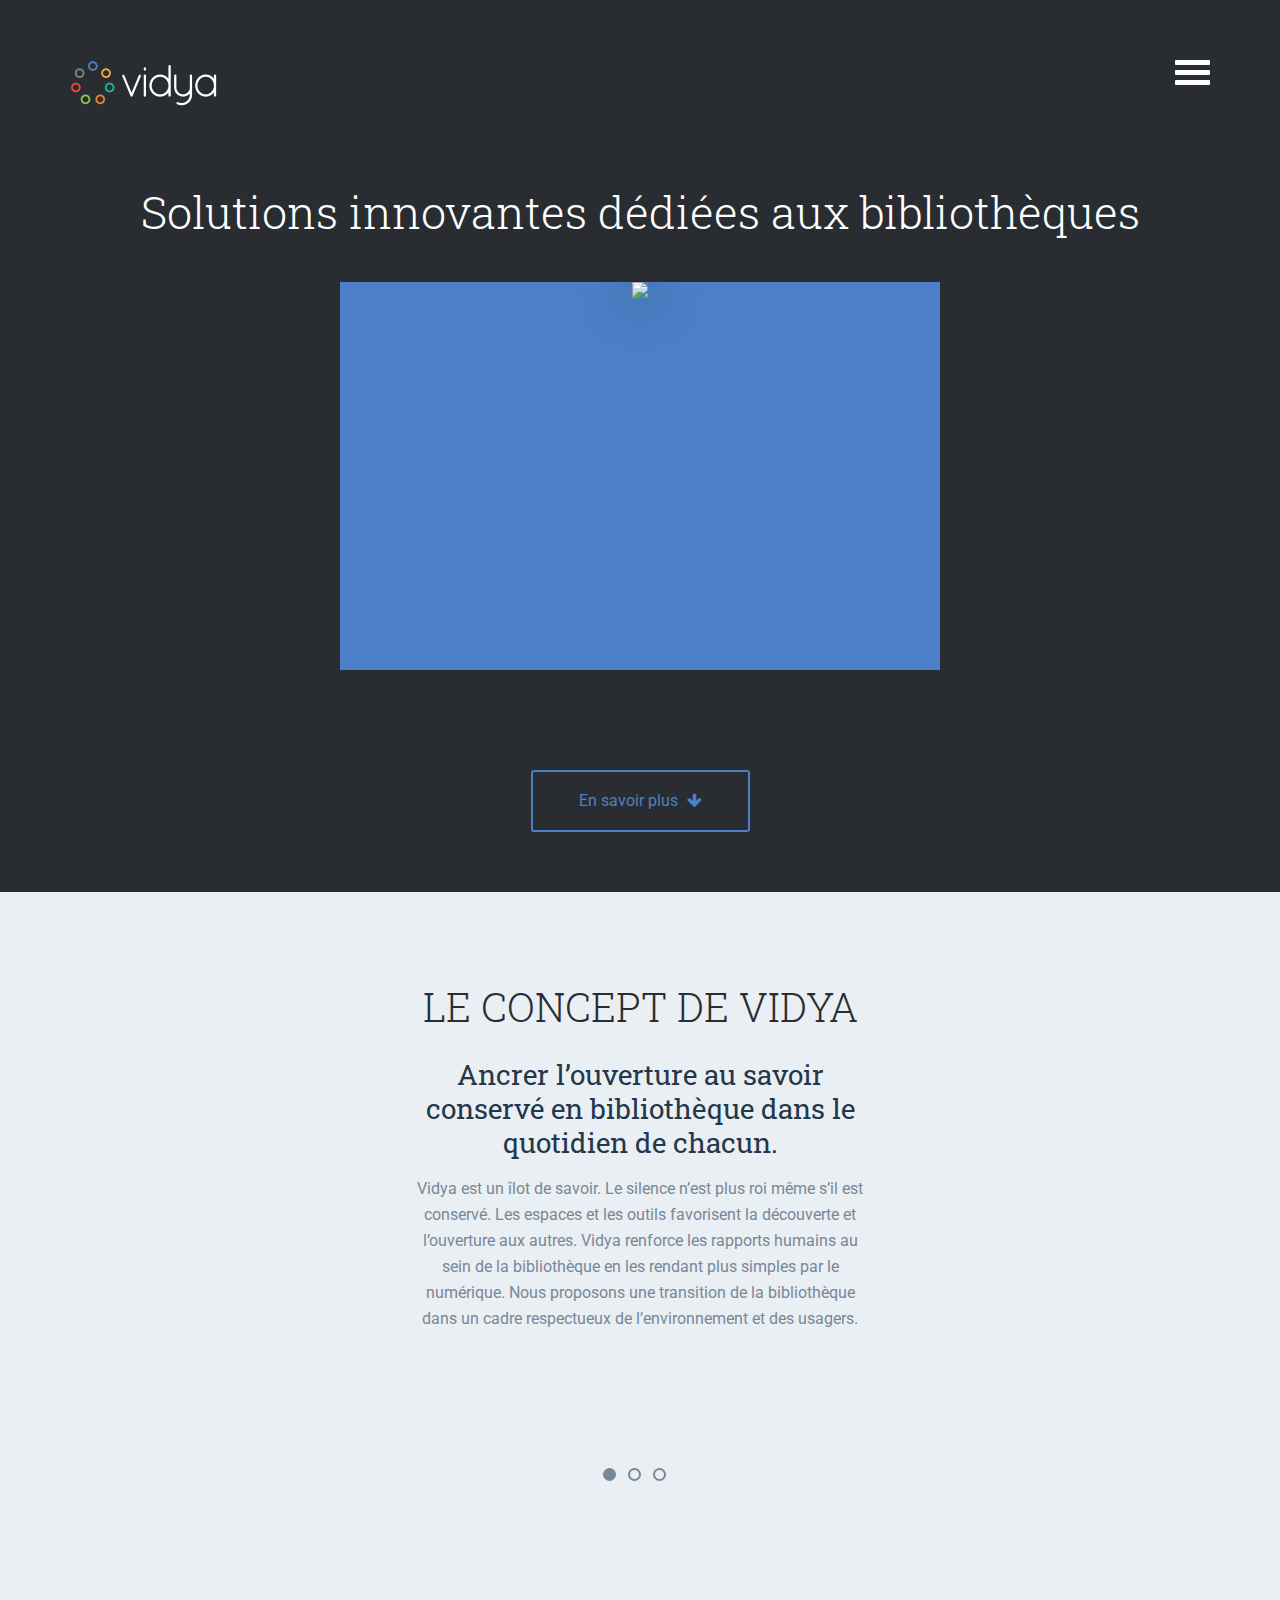
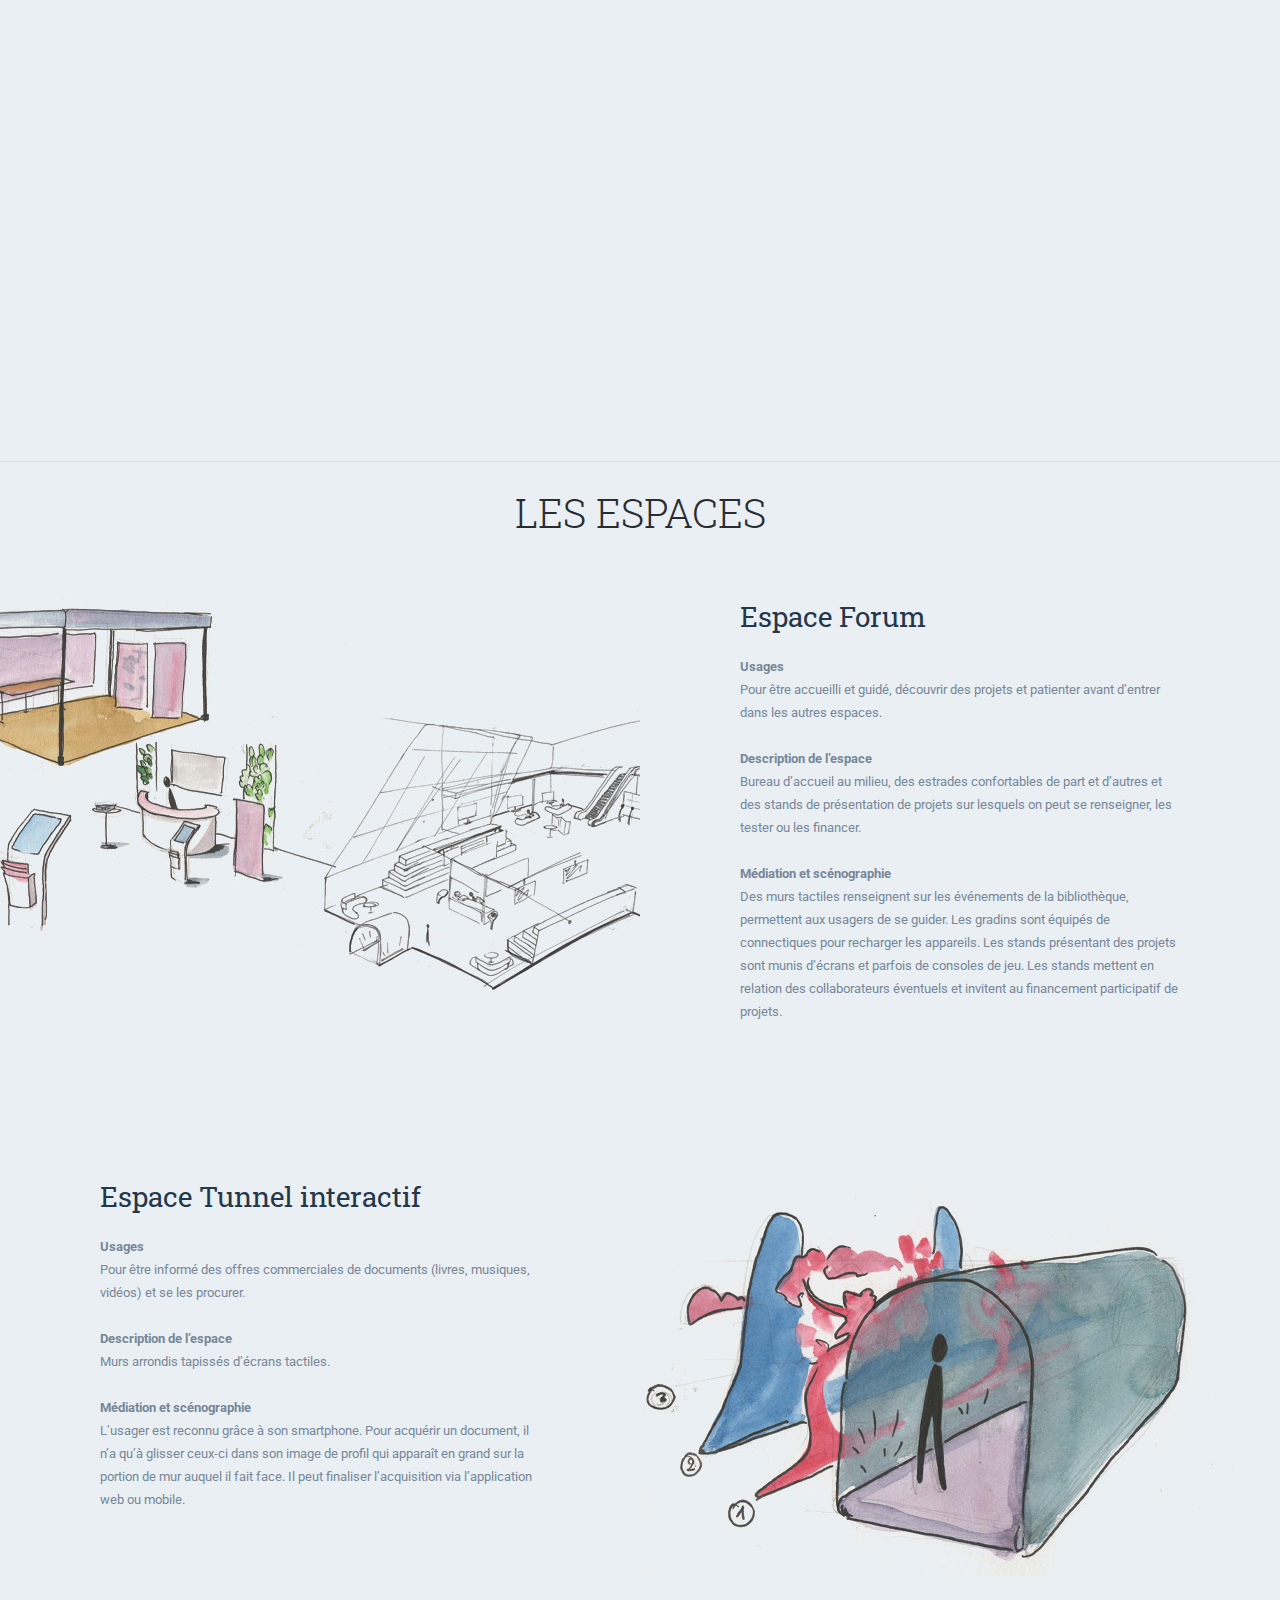
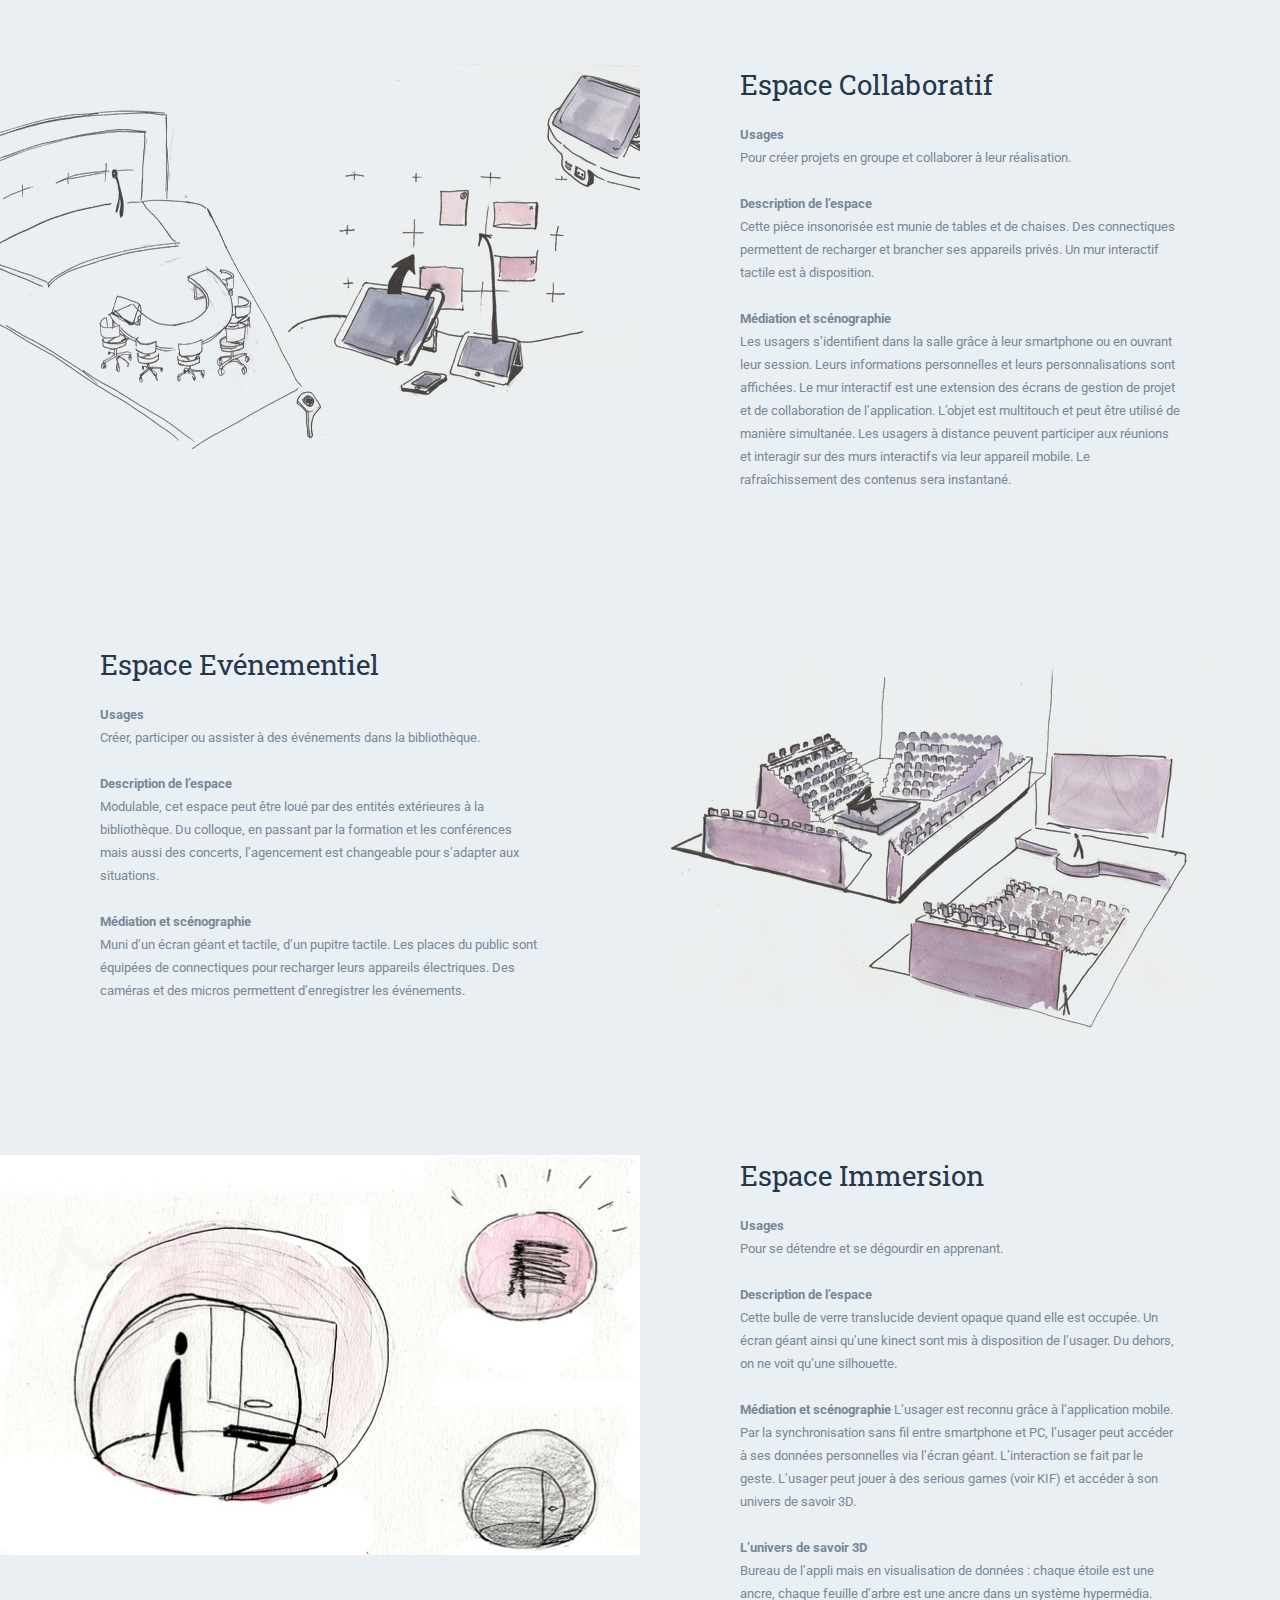
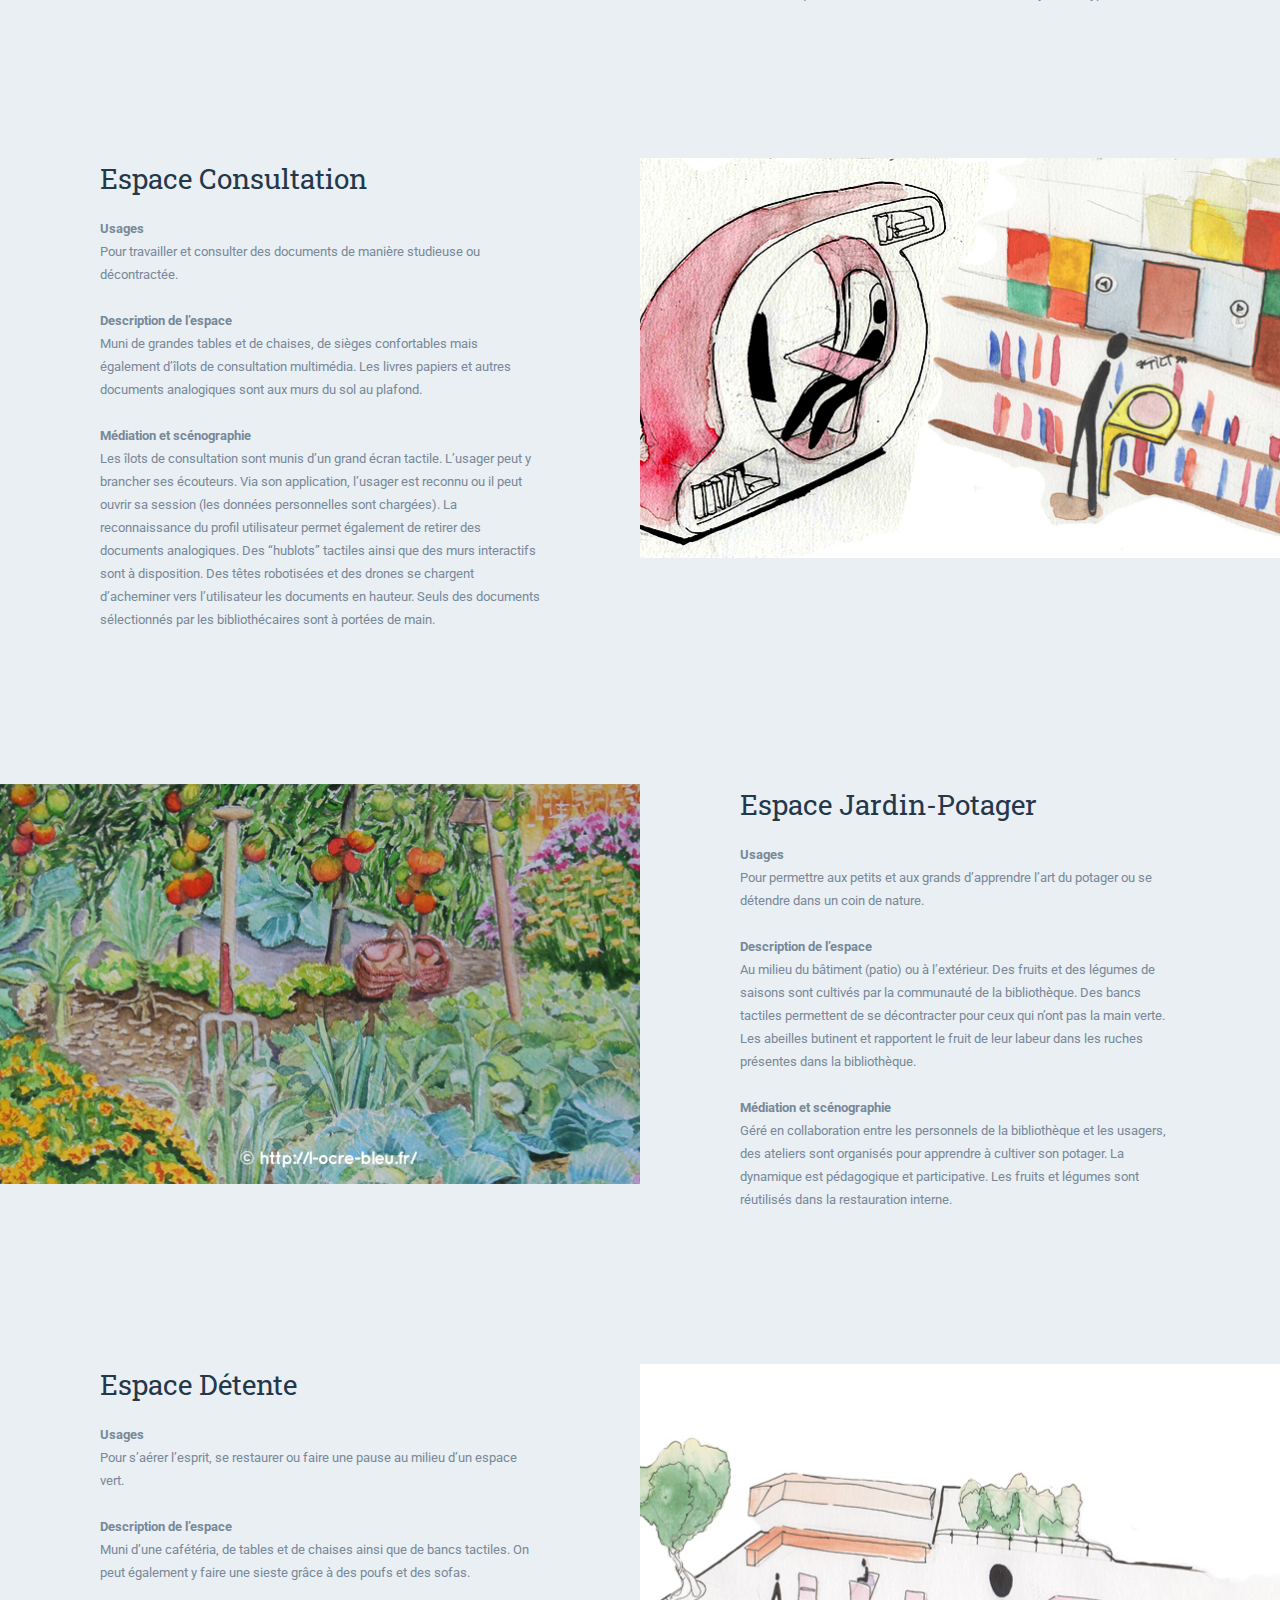
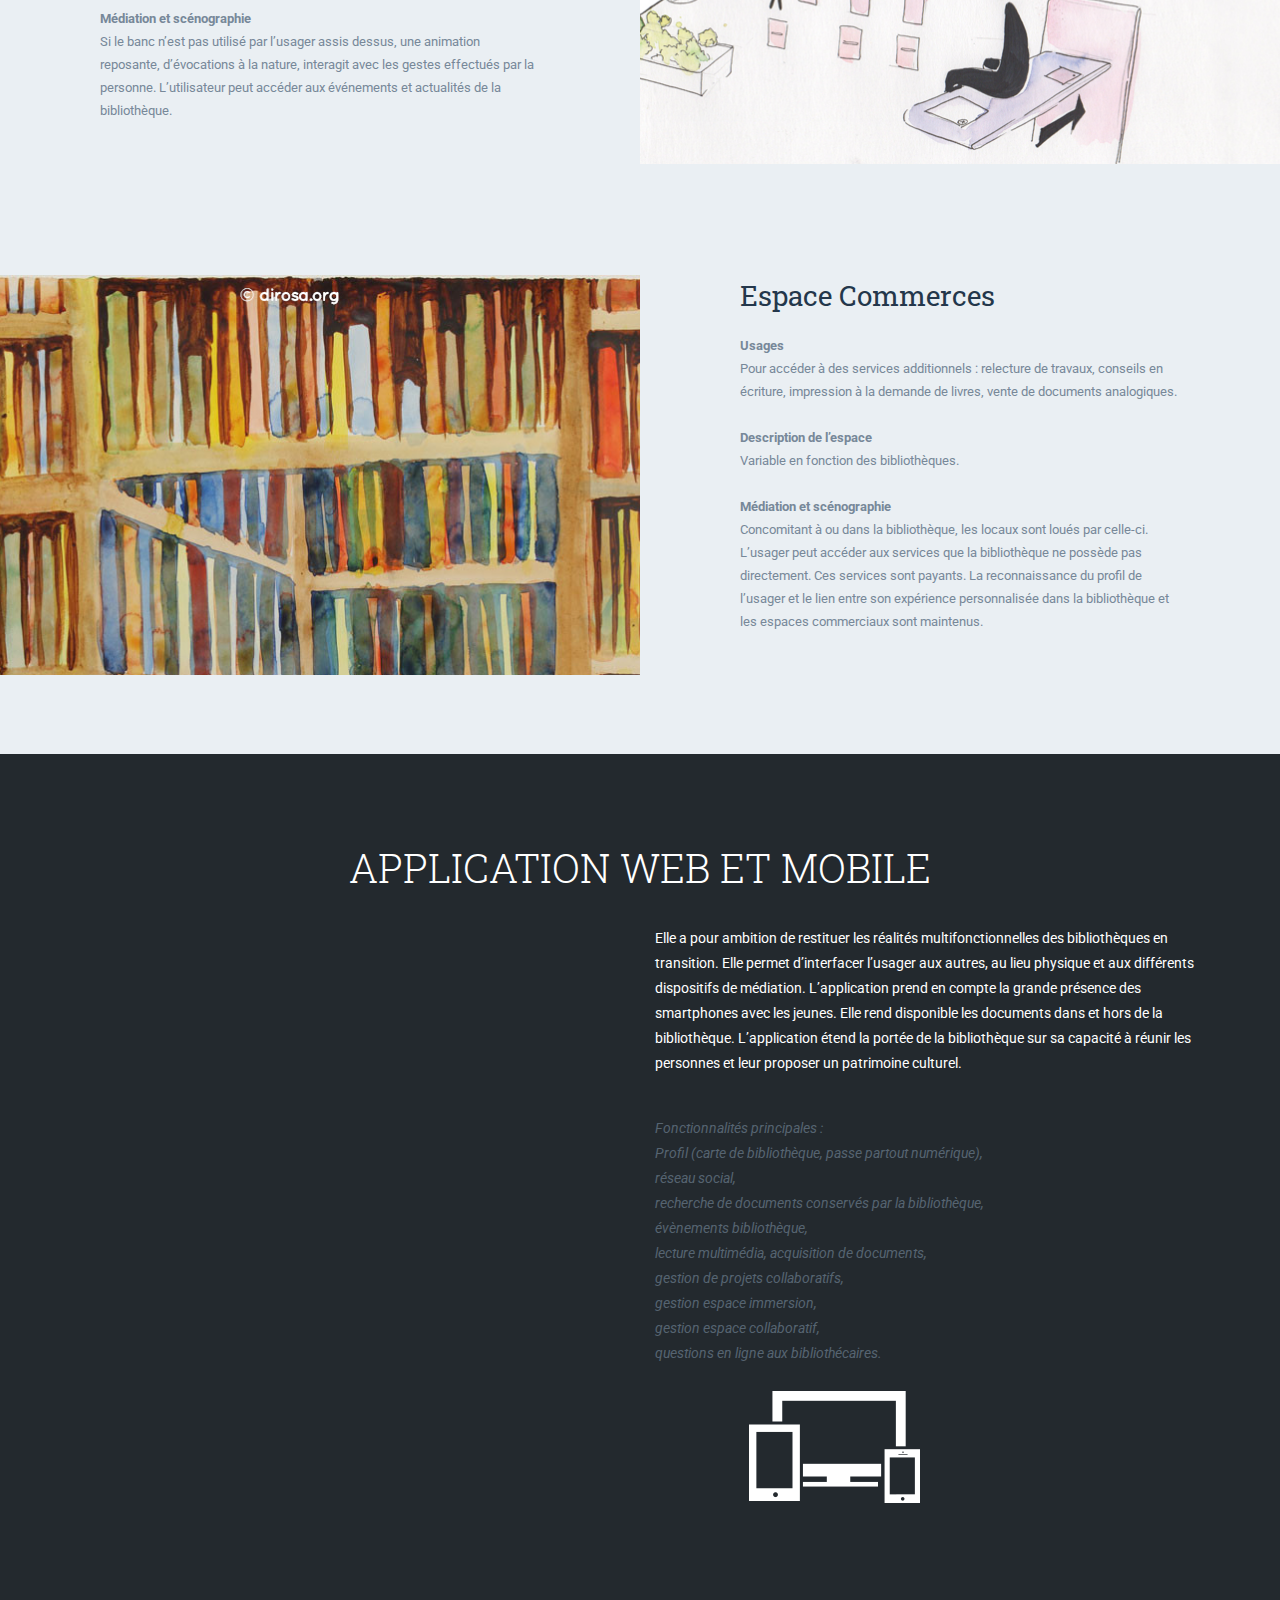
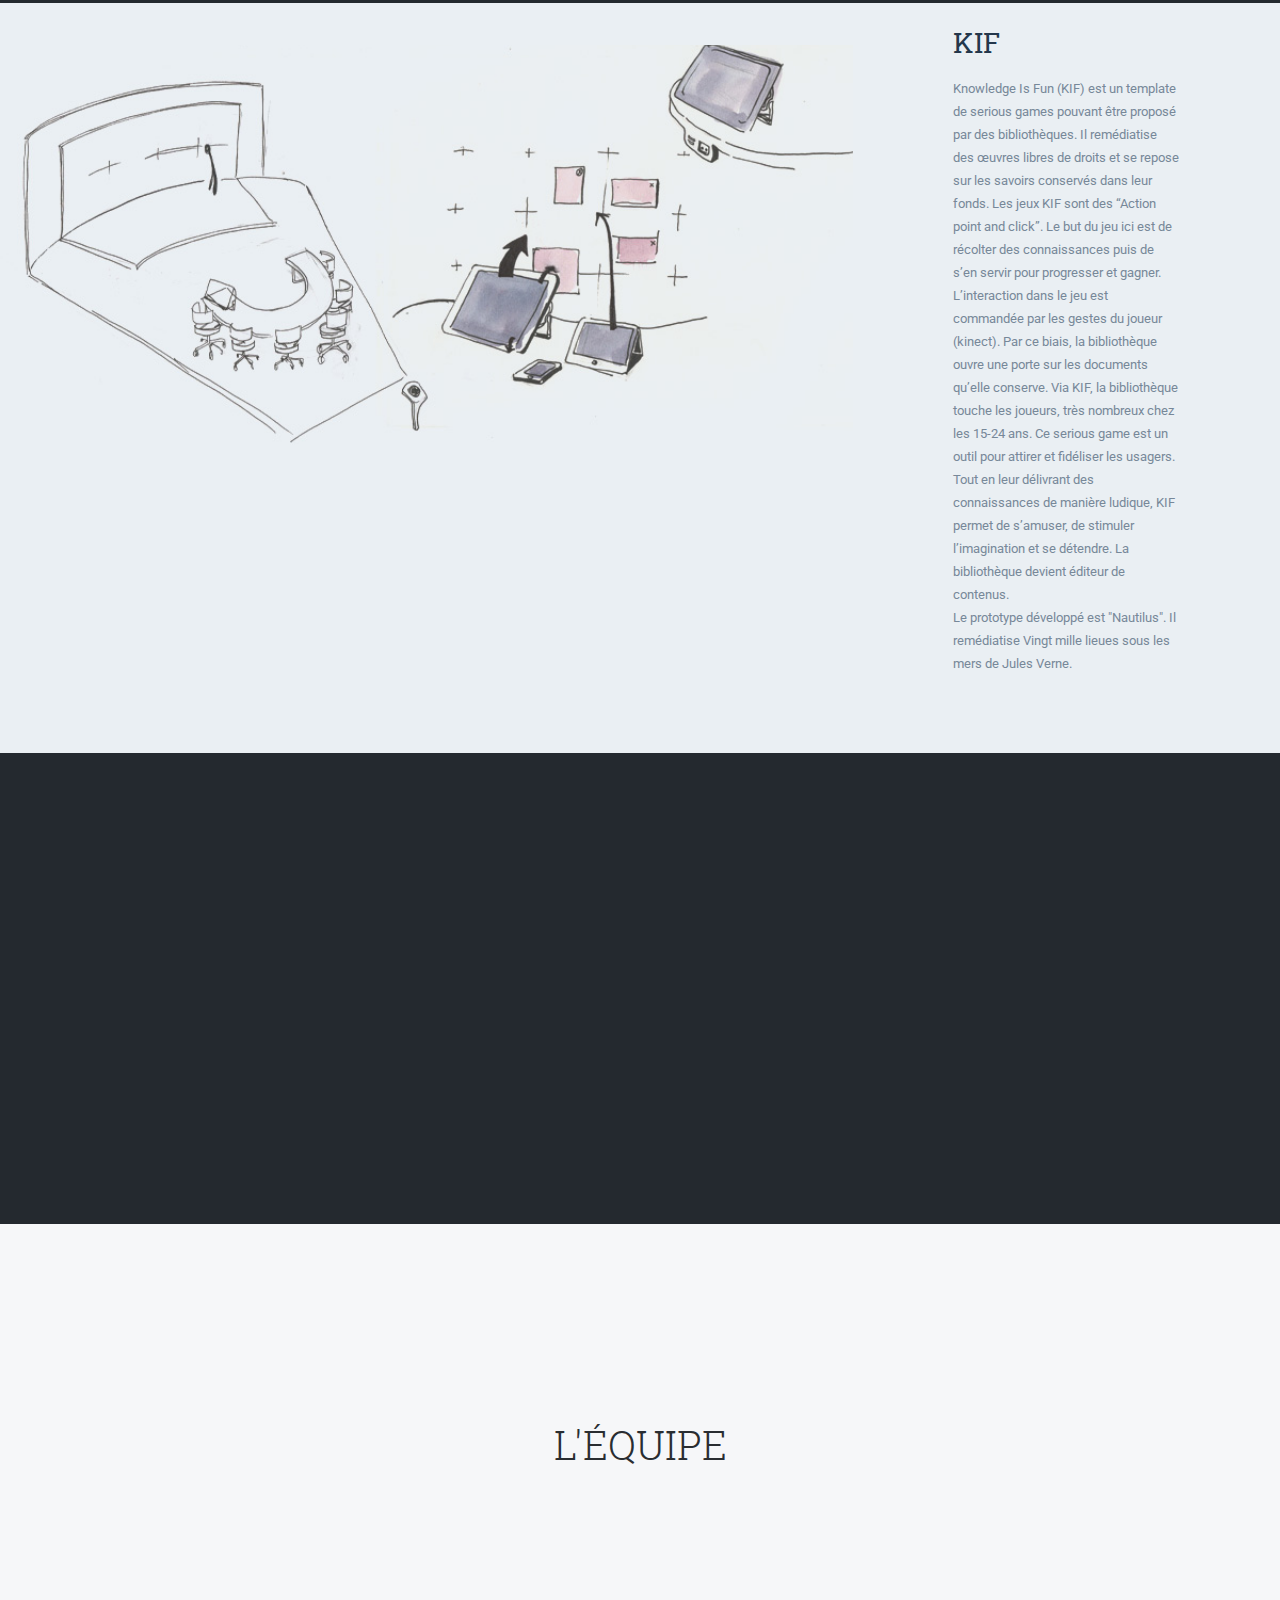
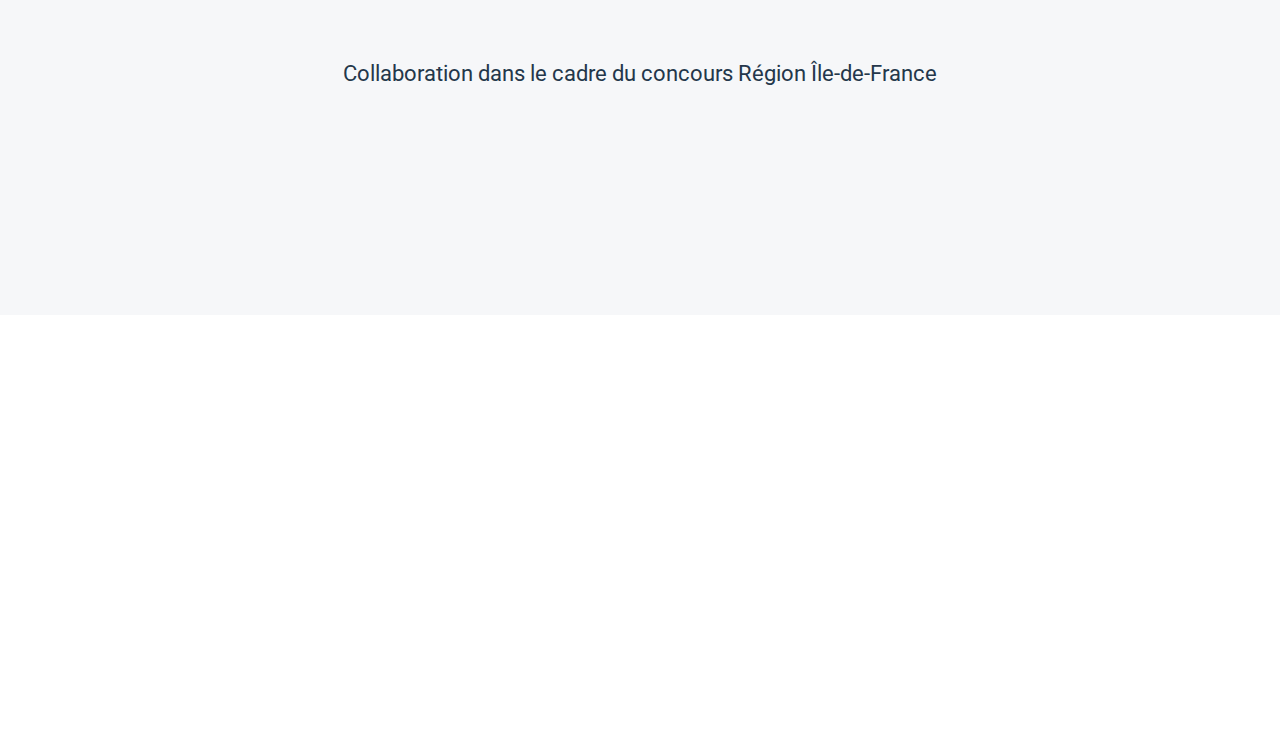
==== commit b8901286: "Ajout partie KIF et Logos" ====
--- a/index.html
+++ b/index.html
@@ -713,21 +713,34 @@
 			</div>
 		</section> -->
 		
-		<!-- KIF -->
-		<section class="features-intro" id="kif">
-			<div class="container-fluid">
-				<div class="row">
-                    <h1 class="titresection">KIF</h1>
-					<div class="col-md-12 nopadding features-intro-img">
-						<div class="features-bg">
+		<!-- ESPACE COLLABORATIF -->
+            <section class="features-intro" id="kif">
+			<div class="container-fluid">
+				<div class="row">
+					<div class="col-md-8 nopadding features-intro-img">
+						<div class="features-bg-collaboratif">
 							<div class="texture-overlay"></div>
 							<div class="features-img wp1">
 							</div>
 						</div>
 					</div>
-				</div>
-			</div>
-		</section>
+					<div class="col-md-4 nopadding">
+						<div class="features-espaces">
+								<ul class="slides" id="featuresSlider">
+                                    <li>
+									<h1>KIF</h1>
+										<p>
+										Knowledge Is Fun (KIF) est un template de serious games pouvant être proposé par des bibliothèques. Il remédiatise des œuvres libres de droits et se repose sur les savoirs conservés dans leur fonds. Les jeux KIF sont des “Action point and click”. Le but du jeu ici est de récolter des connaissances puis de s’en servir pour progresser et gagner. L’interaction dans le jeu est commandée par les gestes du joueur (kinect).
+Par ce biais, la bibliothèque ouvre une porte sur les documents qu’elle conserve. Via KIF, la bibliothèque touche les joueurs, très nombreux chez les 15-24 ans. Ce serious game est un outil pour attirer et fidéliser les usagers. Tout en leur délivrant des connaissances de manière ludique, KIF permet de s’amuser, de stimuler l’imagination et se détendre. La bibliothèque devient éditeur de contenus.
+</br>Le prototype développé est "Nautilus". Il remédiatise Vingt mille lieues sous les mers de Jules Verne.
+										</p>
+									</li>
+								</ul>
+                            </div>
+                        </div>
+                    </div>
+                </div>
+            </section>
 		
 		<section class="download" id="concours">
 			<div class="container">
@@ -808,7 +821,24 @@
 				</div>
 			</div>
 		</section>
-        
+        <section class="col-md-12 feature-1 wp2" id="logos">
+			<ul>
+				<li class="feature-icon">
+					<img class="logos" src="img/logos/mastercen.png" alt="logo Master CEN">
+				</li>
+				<li class="feature-icon">
+					<img class="logos" src="img/logos/paris8.png" alt="logo paris 8">
+				</li>
+				<li class="feature-icon">
+					<img class="logos" src="img/logos/creatic.png" alt="logo créaTIC">
+				</li>
+				<li class="feature-icon">
+					<img class="logos" src="img/logos/investissementavenir.png" alt="logo investissement d'avenir">
+				</li>
+			</ul>
+		<section>
+		
+		
 		<footer>
 			<div class="container">
 				<div class="row">
--- a/css/styles.css
+++ b/css/styles.css
@@ -811,7 +811,7 @@
 
 .features-espaces {
     position: relative;
-    padding: 11% 100px 10% 100px;
+    padding: 6% 100px 10% 100px;
     background-color: #eaeff3;
 }
 .features-espaces ul {
@@ -834,8 +834,8 @@
     position: relative;
     padding: 2% 0 10% 0;
     color: #778899;
-    font-size: 16px;
-    line-height: 26px;
+    font-size: 13px;
+    line-height: 23px;
 }
 .container-fluid {
     background-color: #eaeff3;
@@ -1271,4 +1271,10 @@
     height: 600px;
     background-color: #eaeff3;
 }
-}+}
+
+/* logos */
+
+	.logos {
+		display: inline-block;
+	}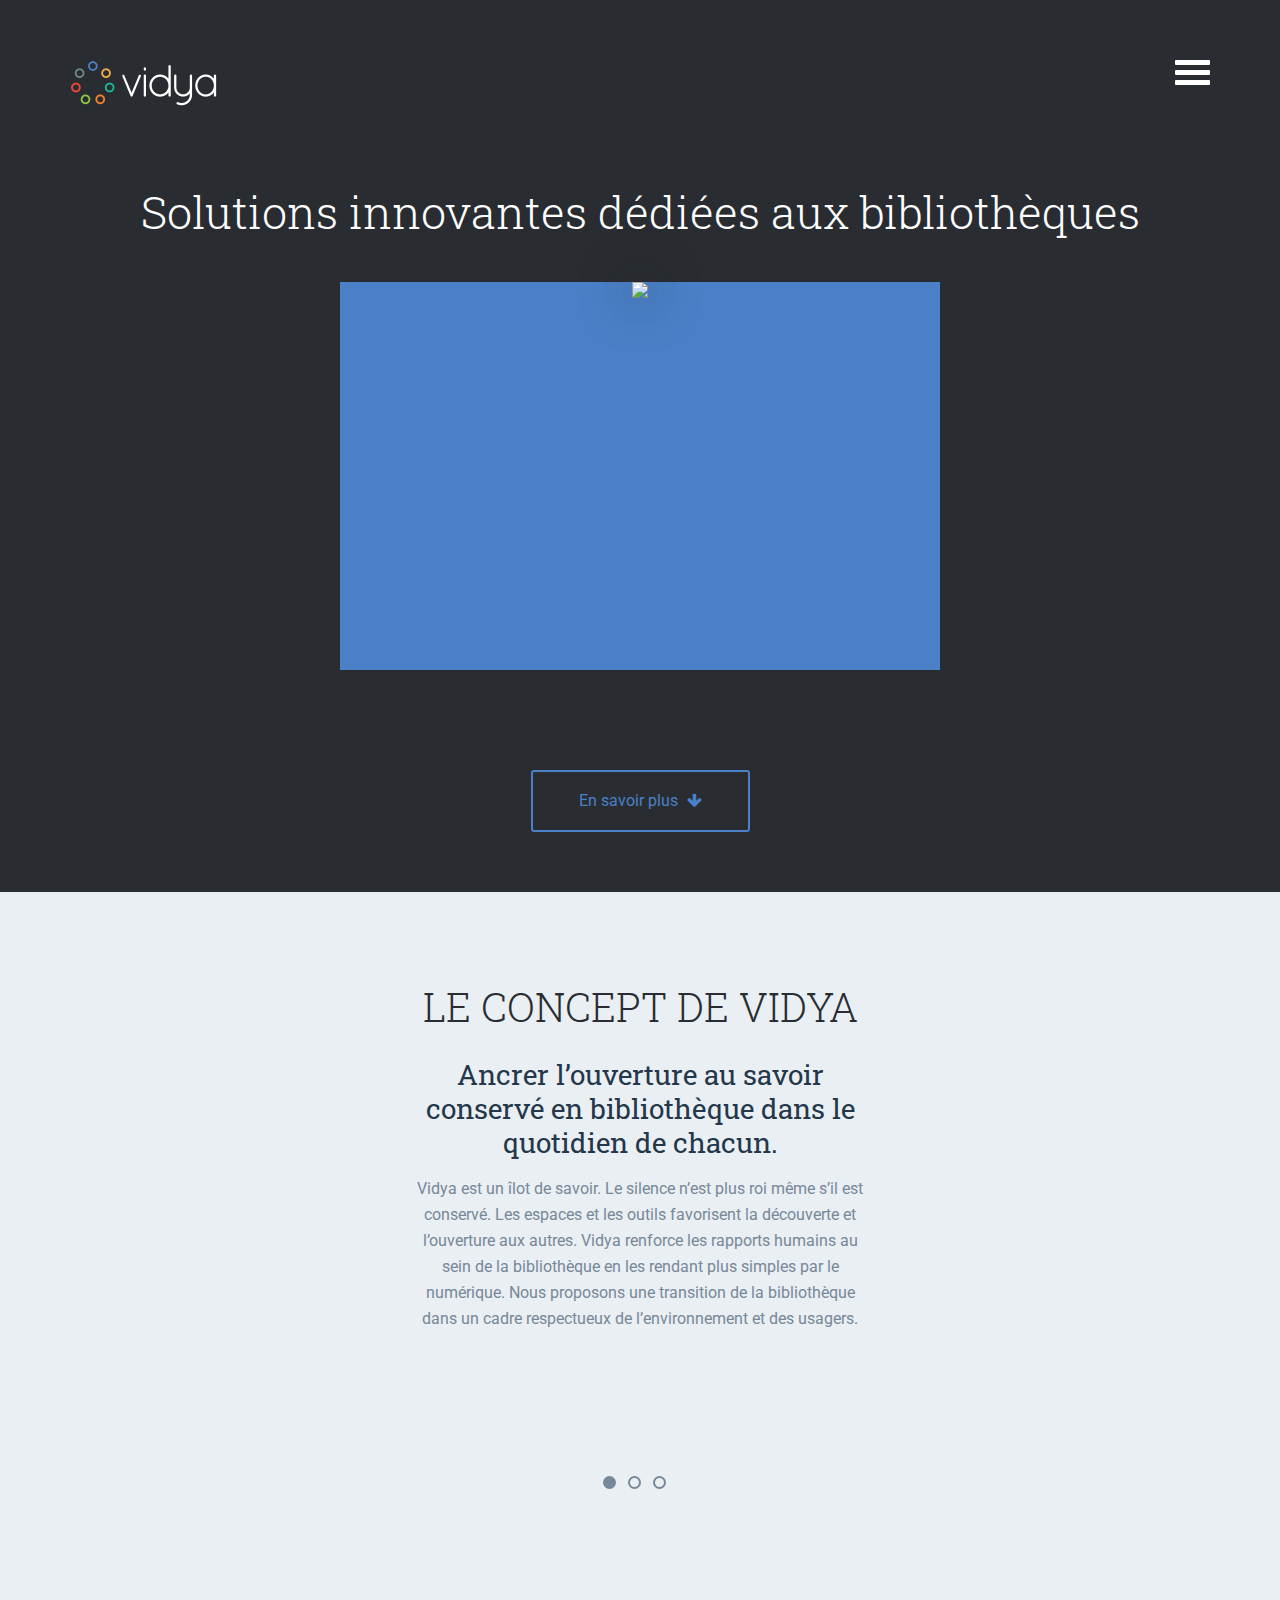
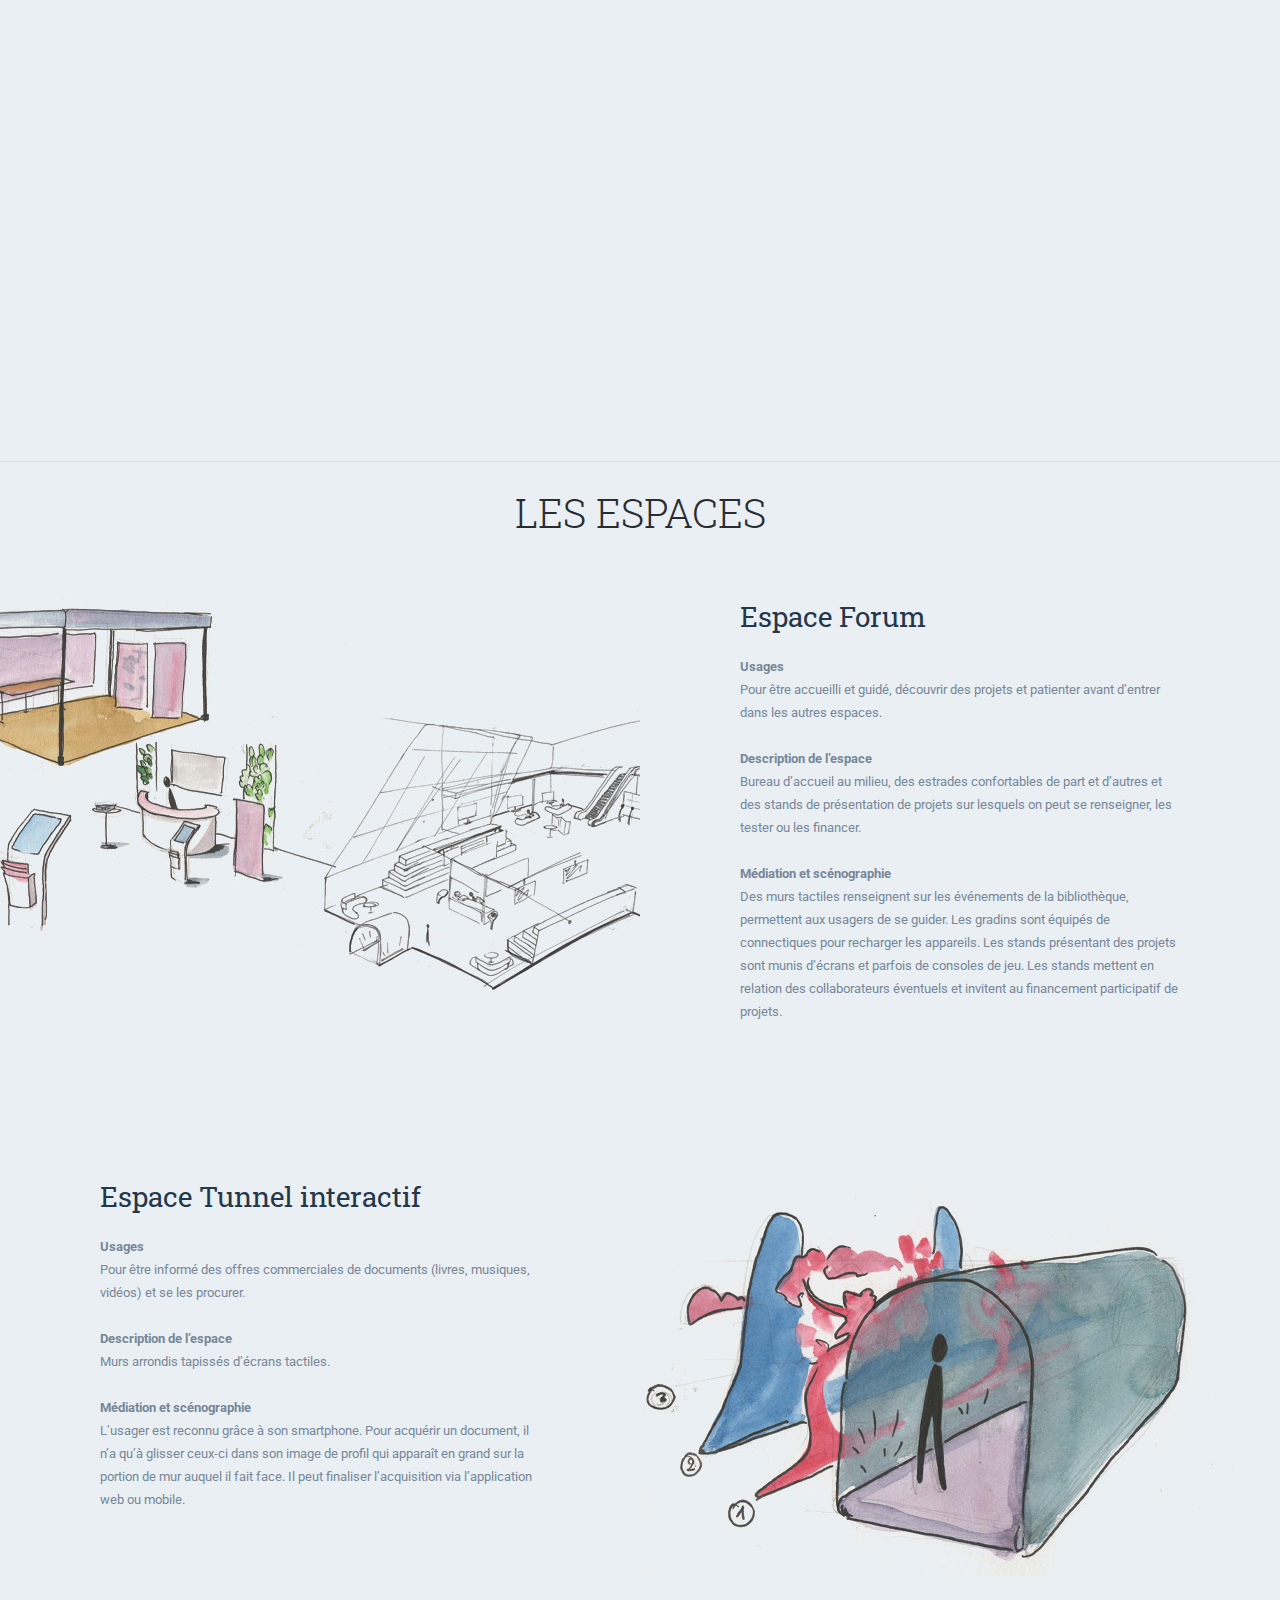
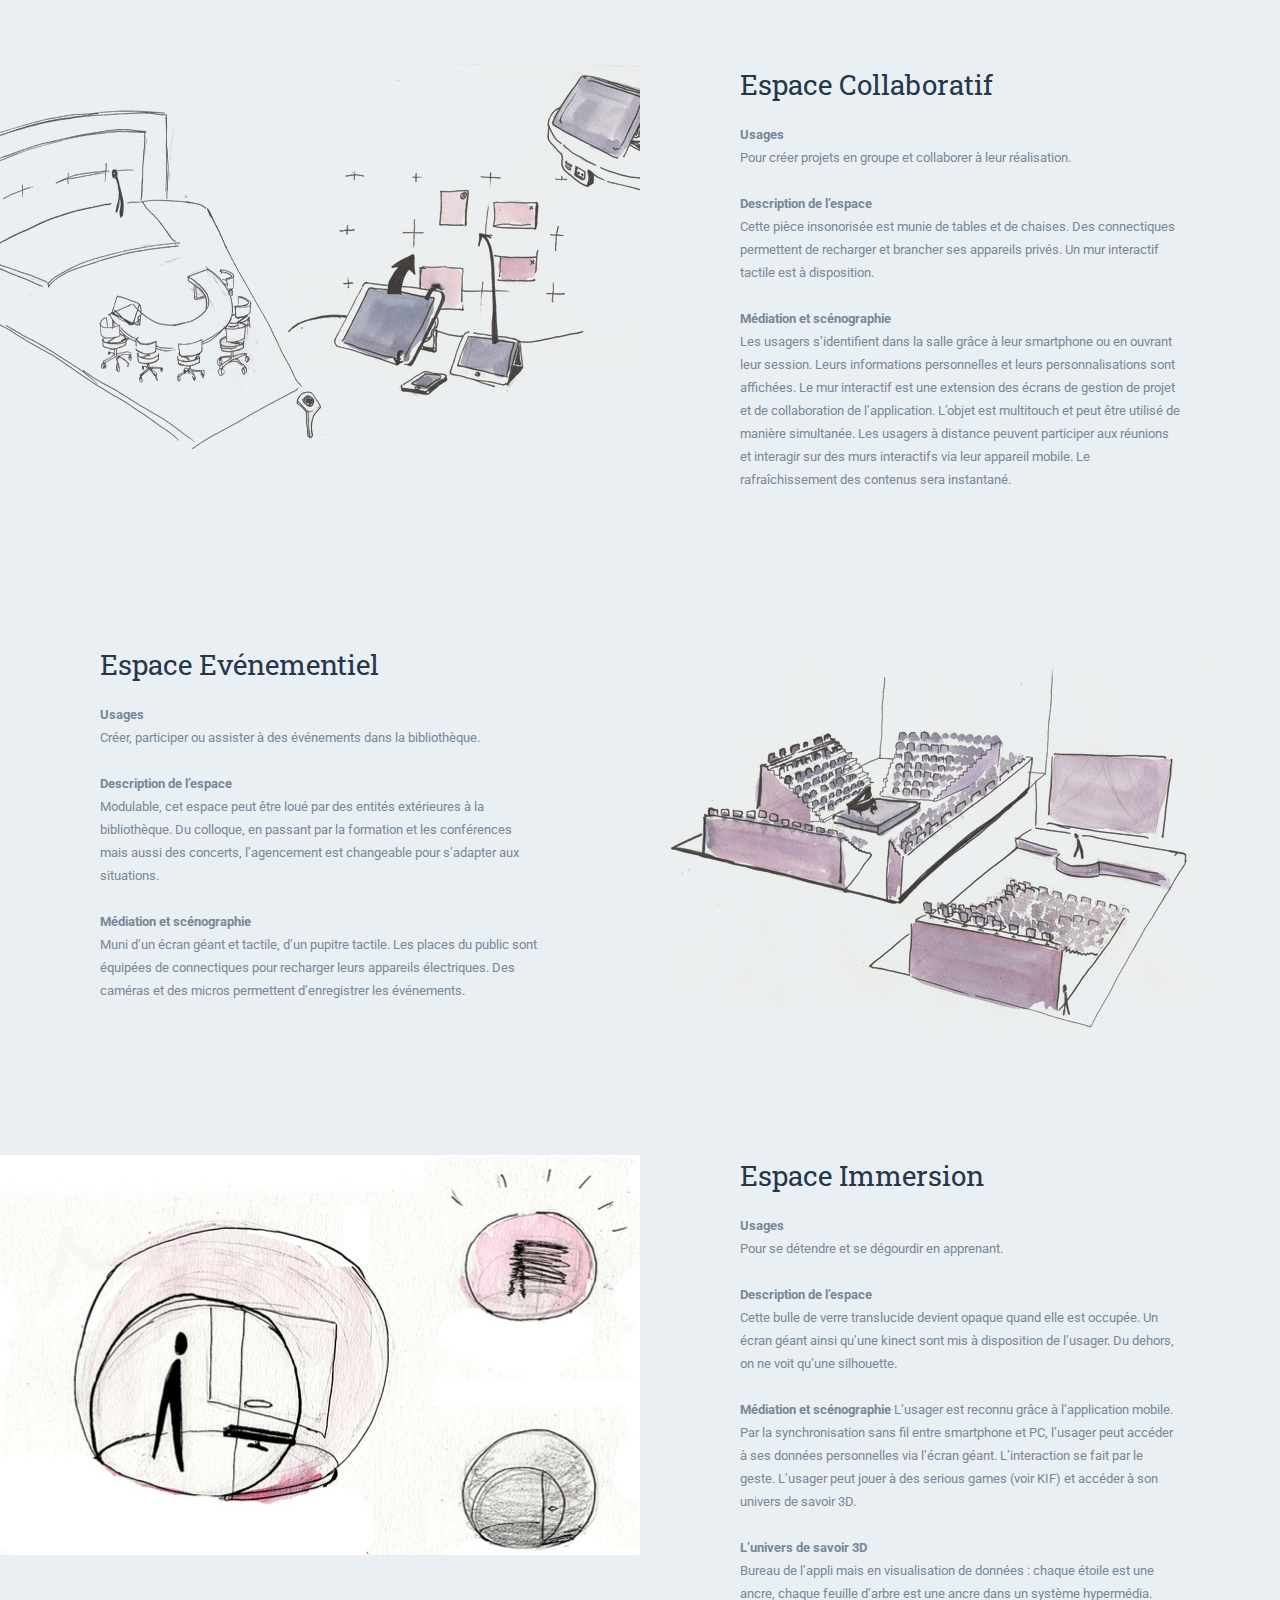
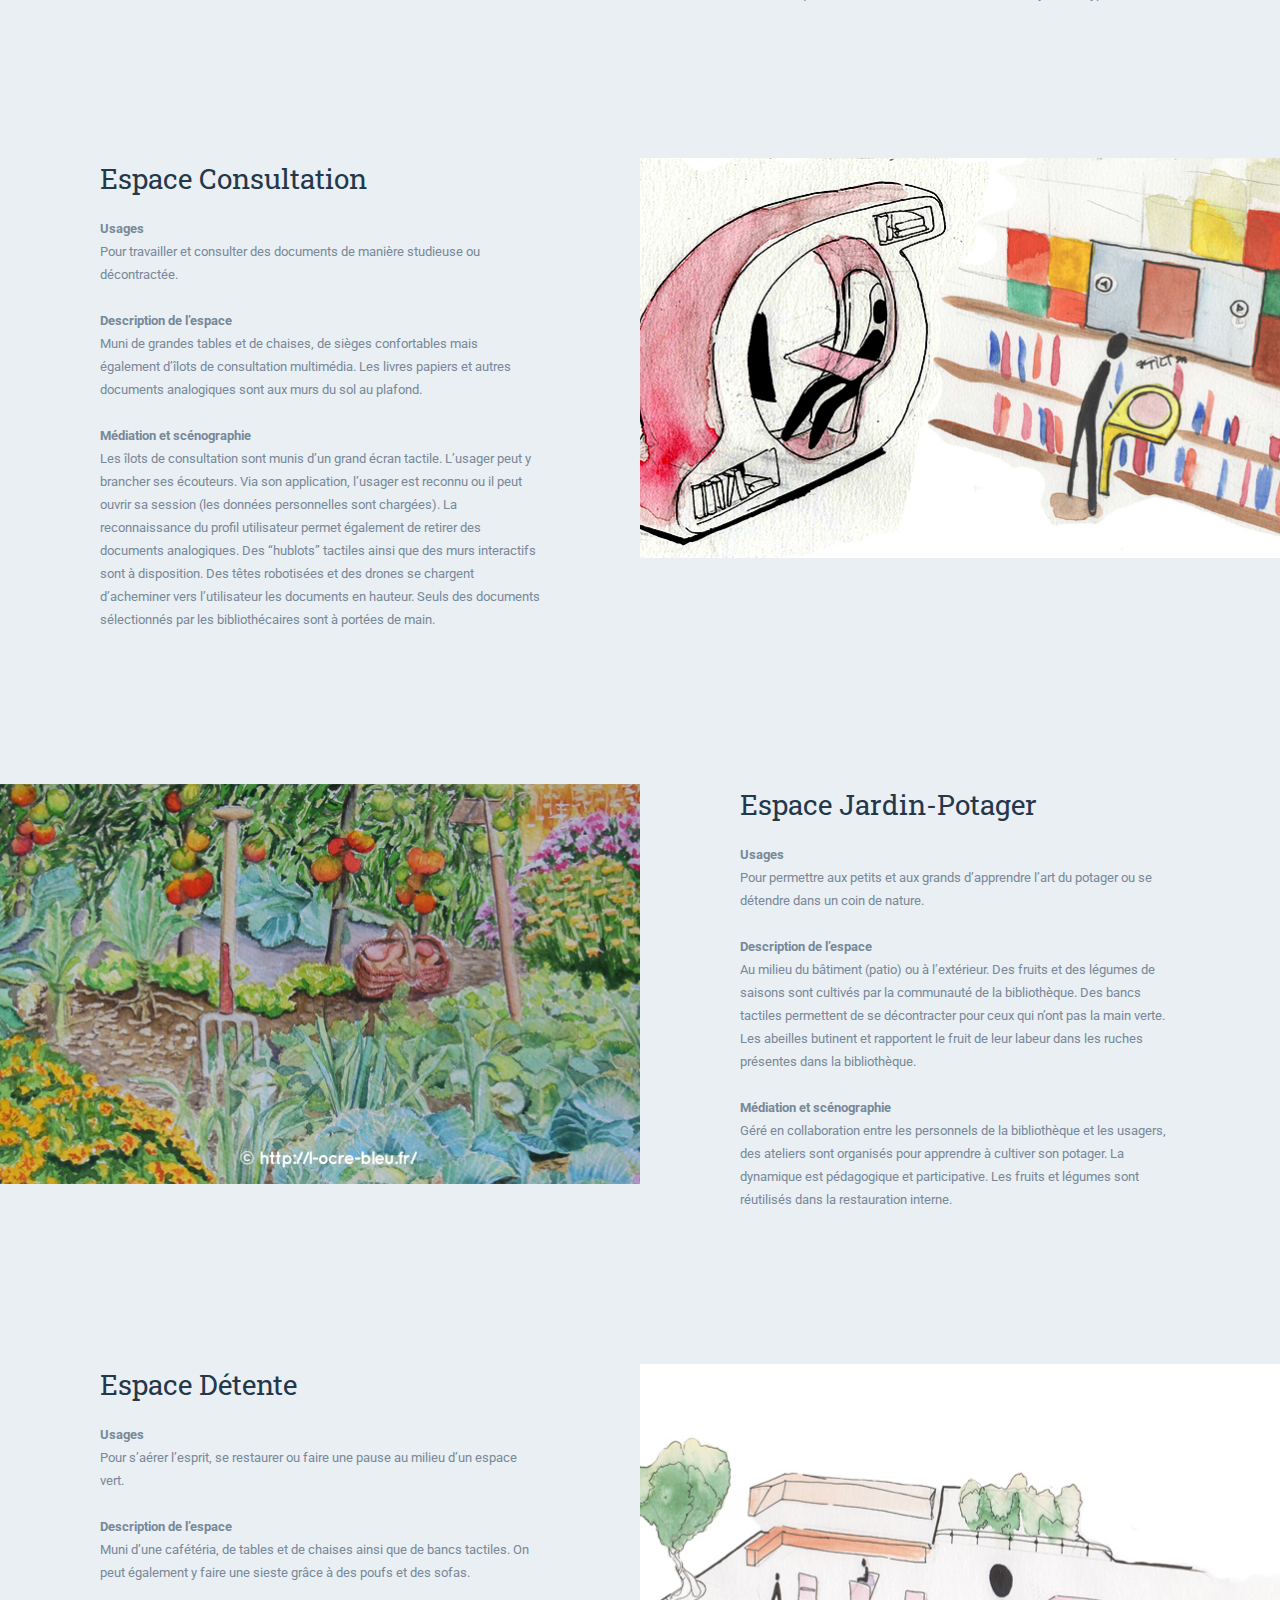
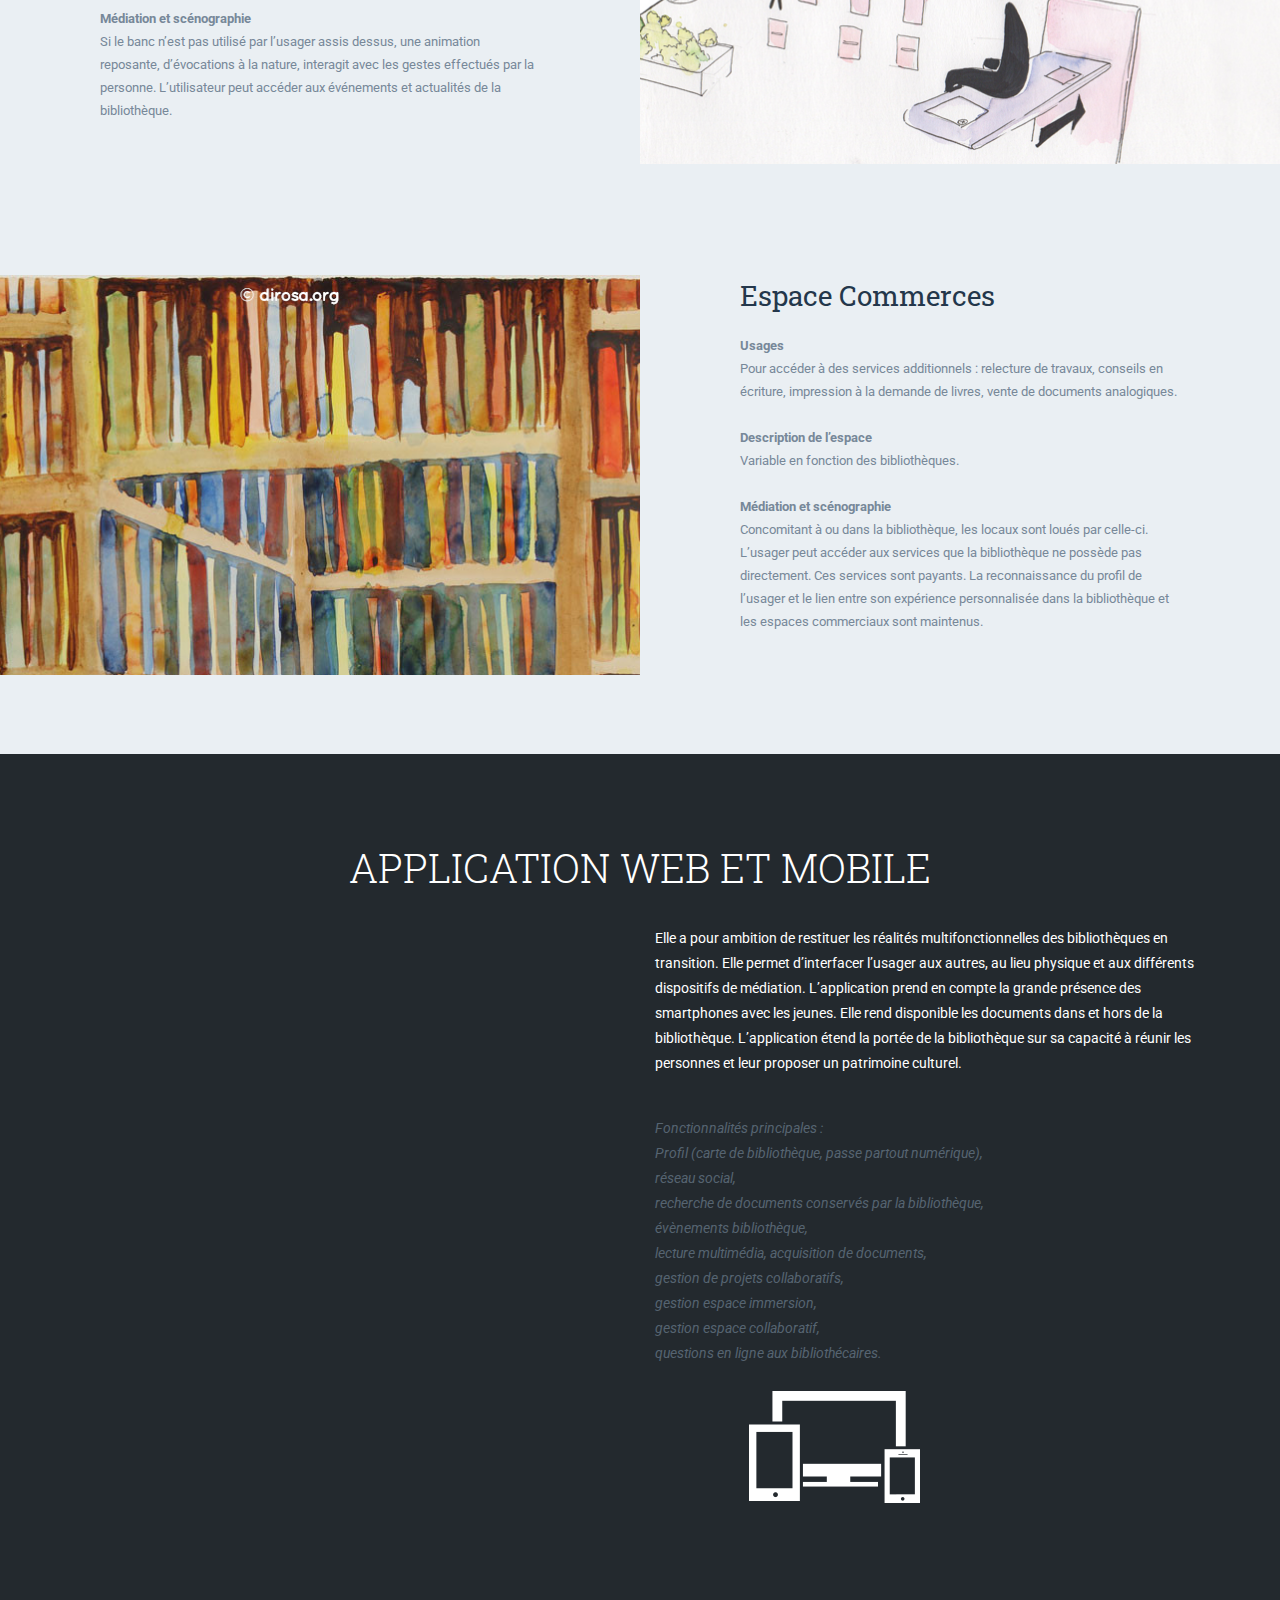
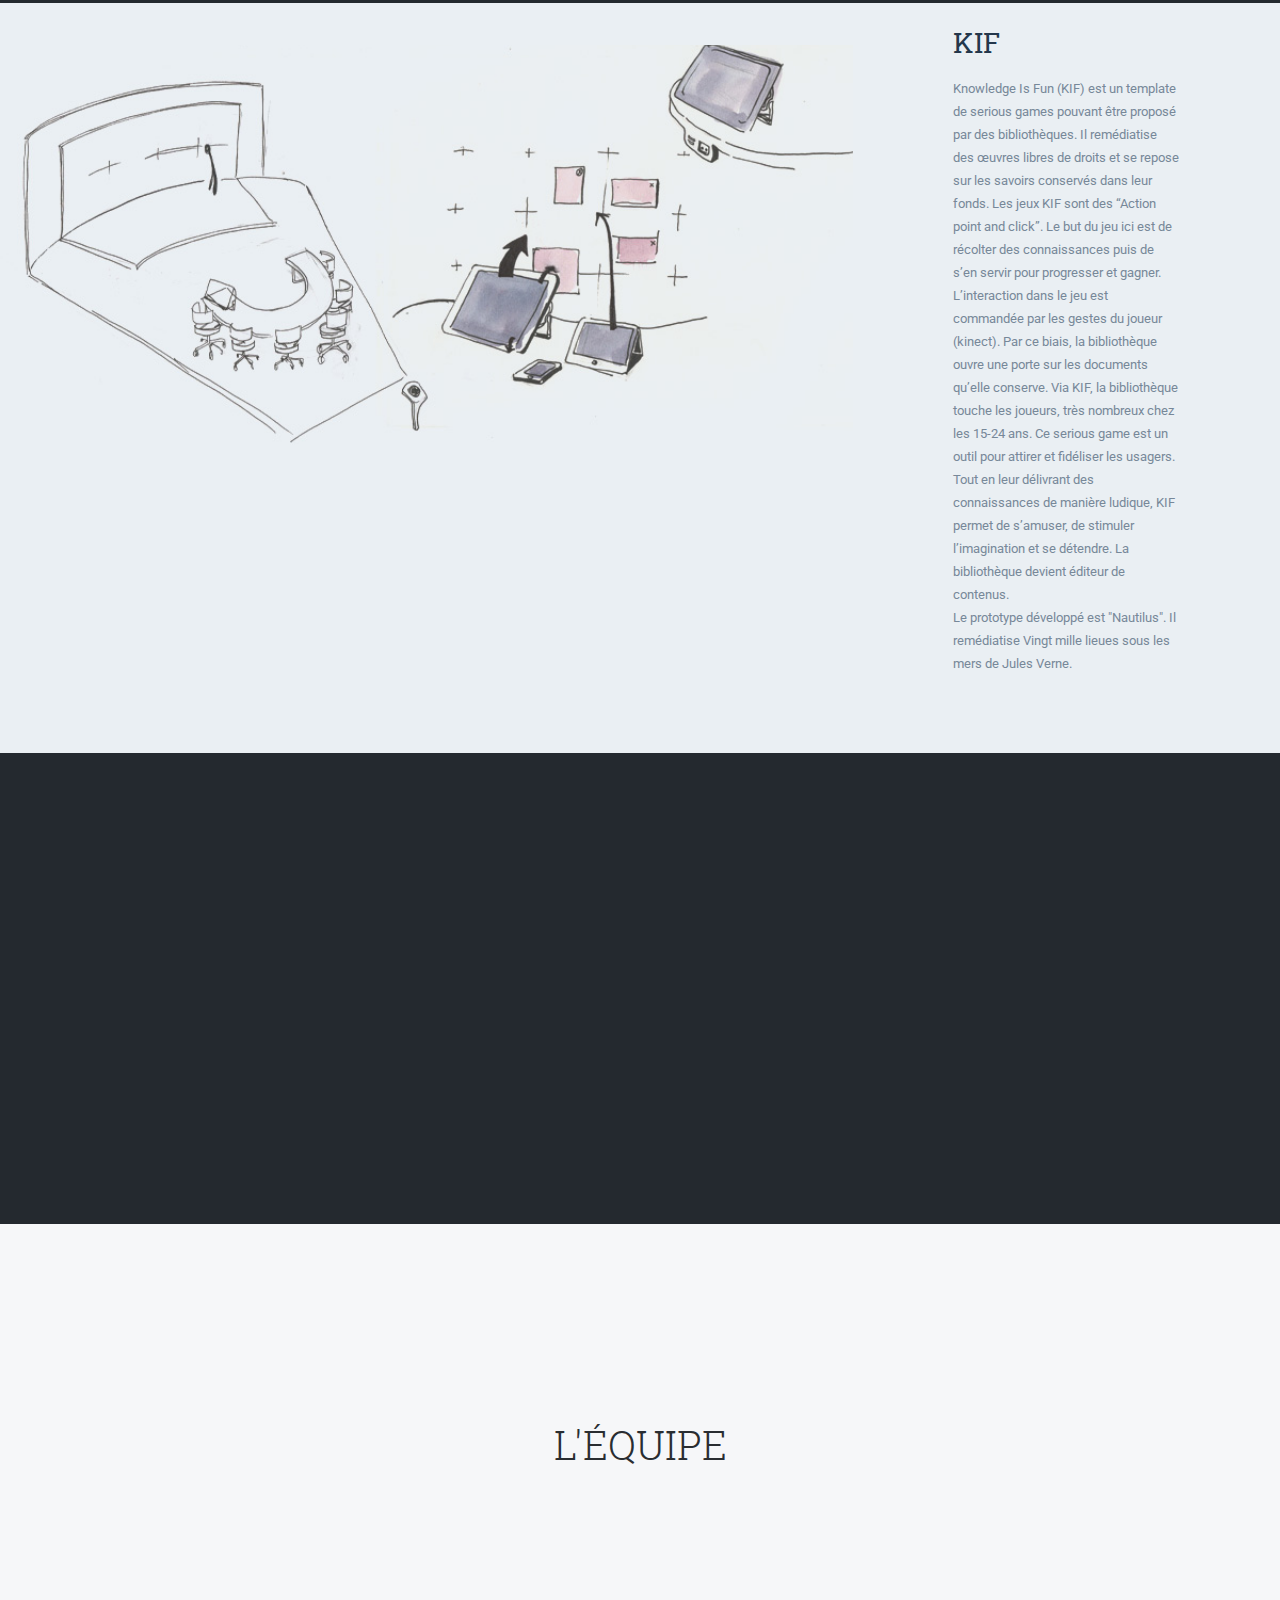
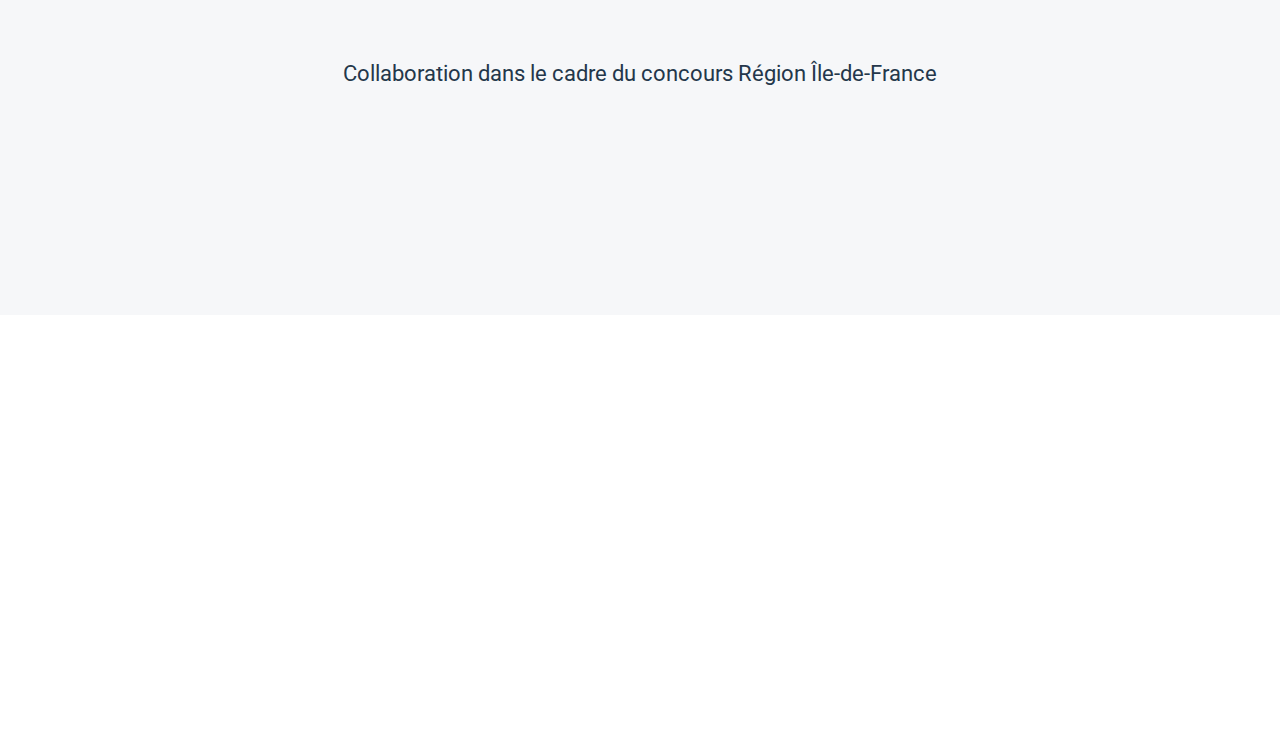
==== commit 3d2bfdd7: "Oups membres de l'équipe" ====
--- a/index.html
+++ b/index.html
@@ -50,7 +50,7 @@
 				<div class="container">
 					<div class="row nav-wrapper">
 						<div class="col-md-6 col-sm-6 col-xs-6 text-left">
-							<a href="#"><img src="img/logoVidya.png" alt="Vidya"></a>
+							<a href="#home"><img src="img/logoVidya.png" alt="Vidya"></a>
 						</div>
 						<div class="col-md-6 col-sm-6 col-xs-6 text-right navicon">
 							<p></p><a id="trigger-overlay" class="nav_slide_button nav-toggle" href="#"><span></span></a>
@@ -799,7 +799,7 @@
                         
                         <div class="col-md-6 feature-1 wp2">
 							<div class="feature-icon">						
-								<img src="img/equipe/photo-pierre.png" class="icones-clefs"/>
+								<img src="img/equipe/photo-lucie.png" class="icones-clefs"/>
 							</div>
 							<div class="feature-content">
 								<h1>Lucie Rizzo</h1>
@@ -809,7 +809,7 @@
                         
                         <div class="col-md-6 feature-1 wp2">
 							<div class="feature-icon">					
-								<img src="img/equipe/photo-lucie.png" class="icones-clefs"/>
+								<img src="img/equipe/photo-pierre.png" class="icones-clefs"/>
 							</div>
 							<div class="feature-content">
 								<h1>Pierre Boulangé</h1>
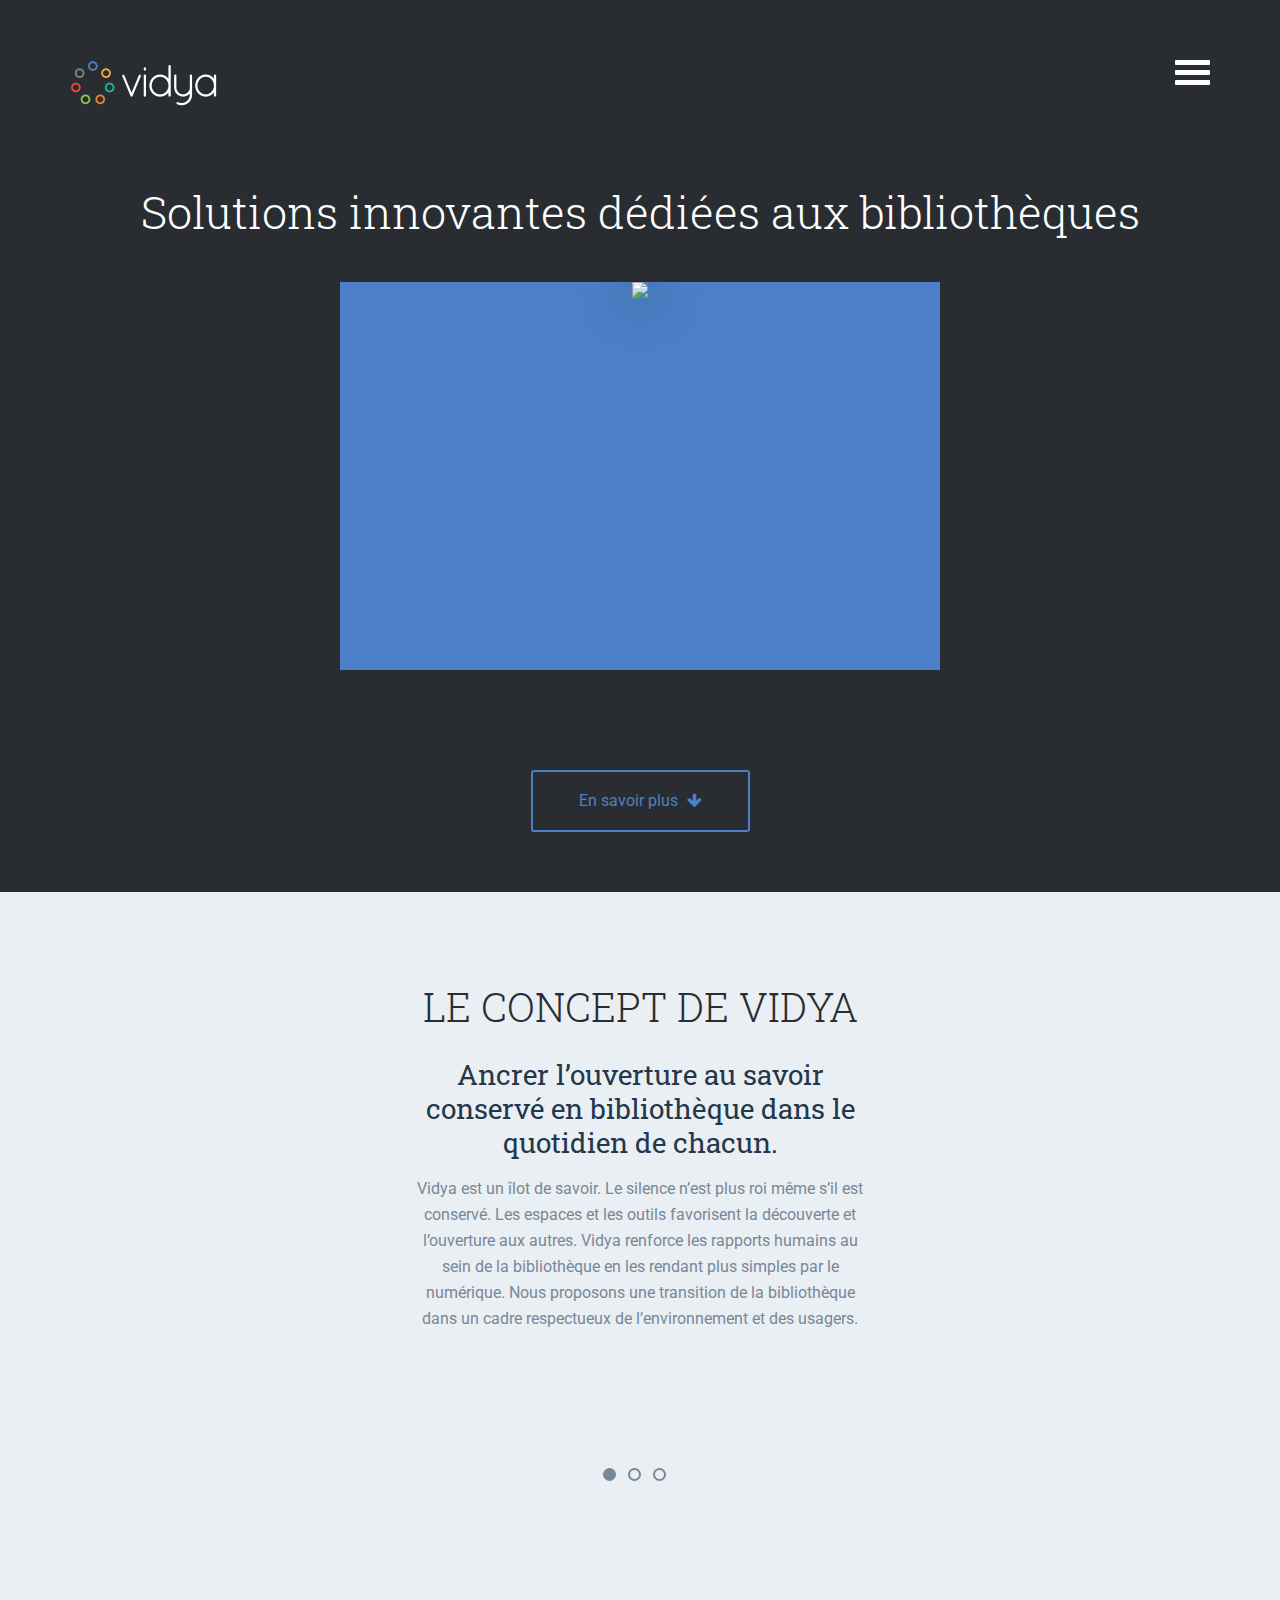
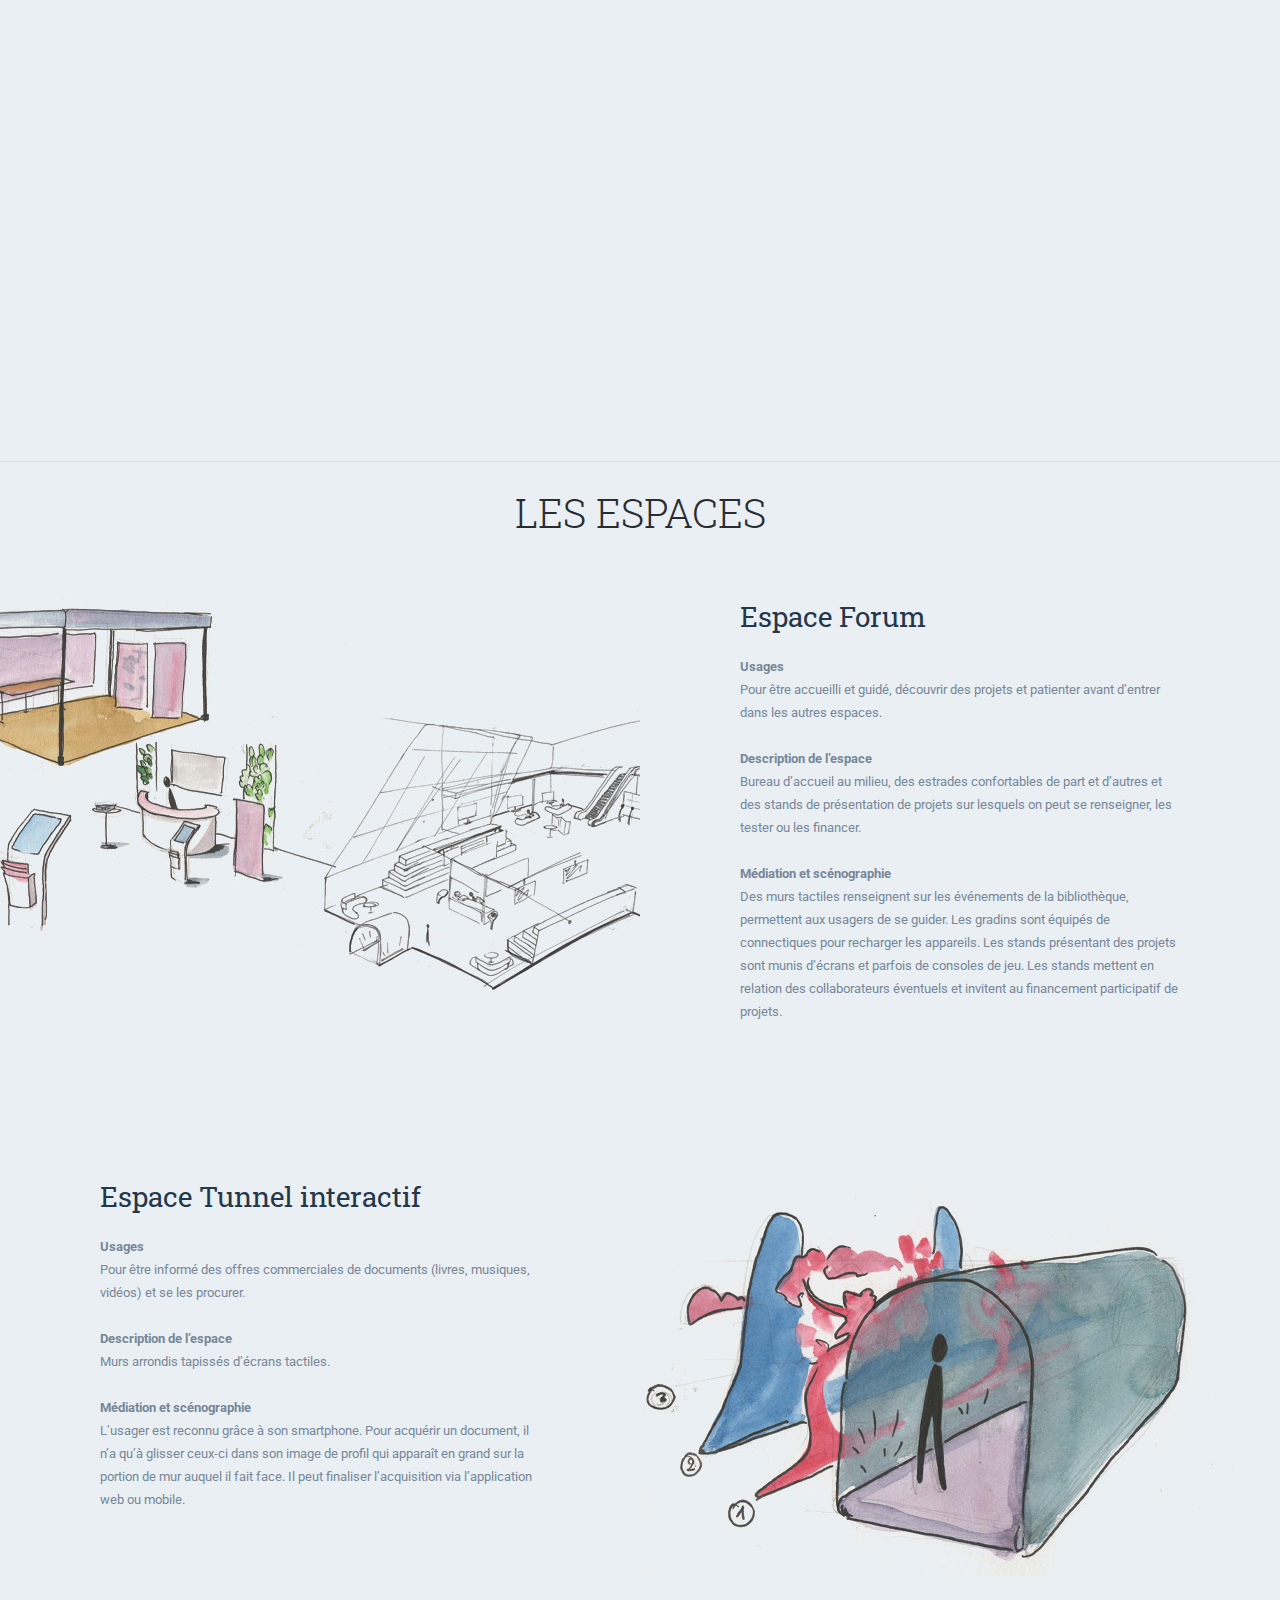
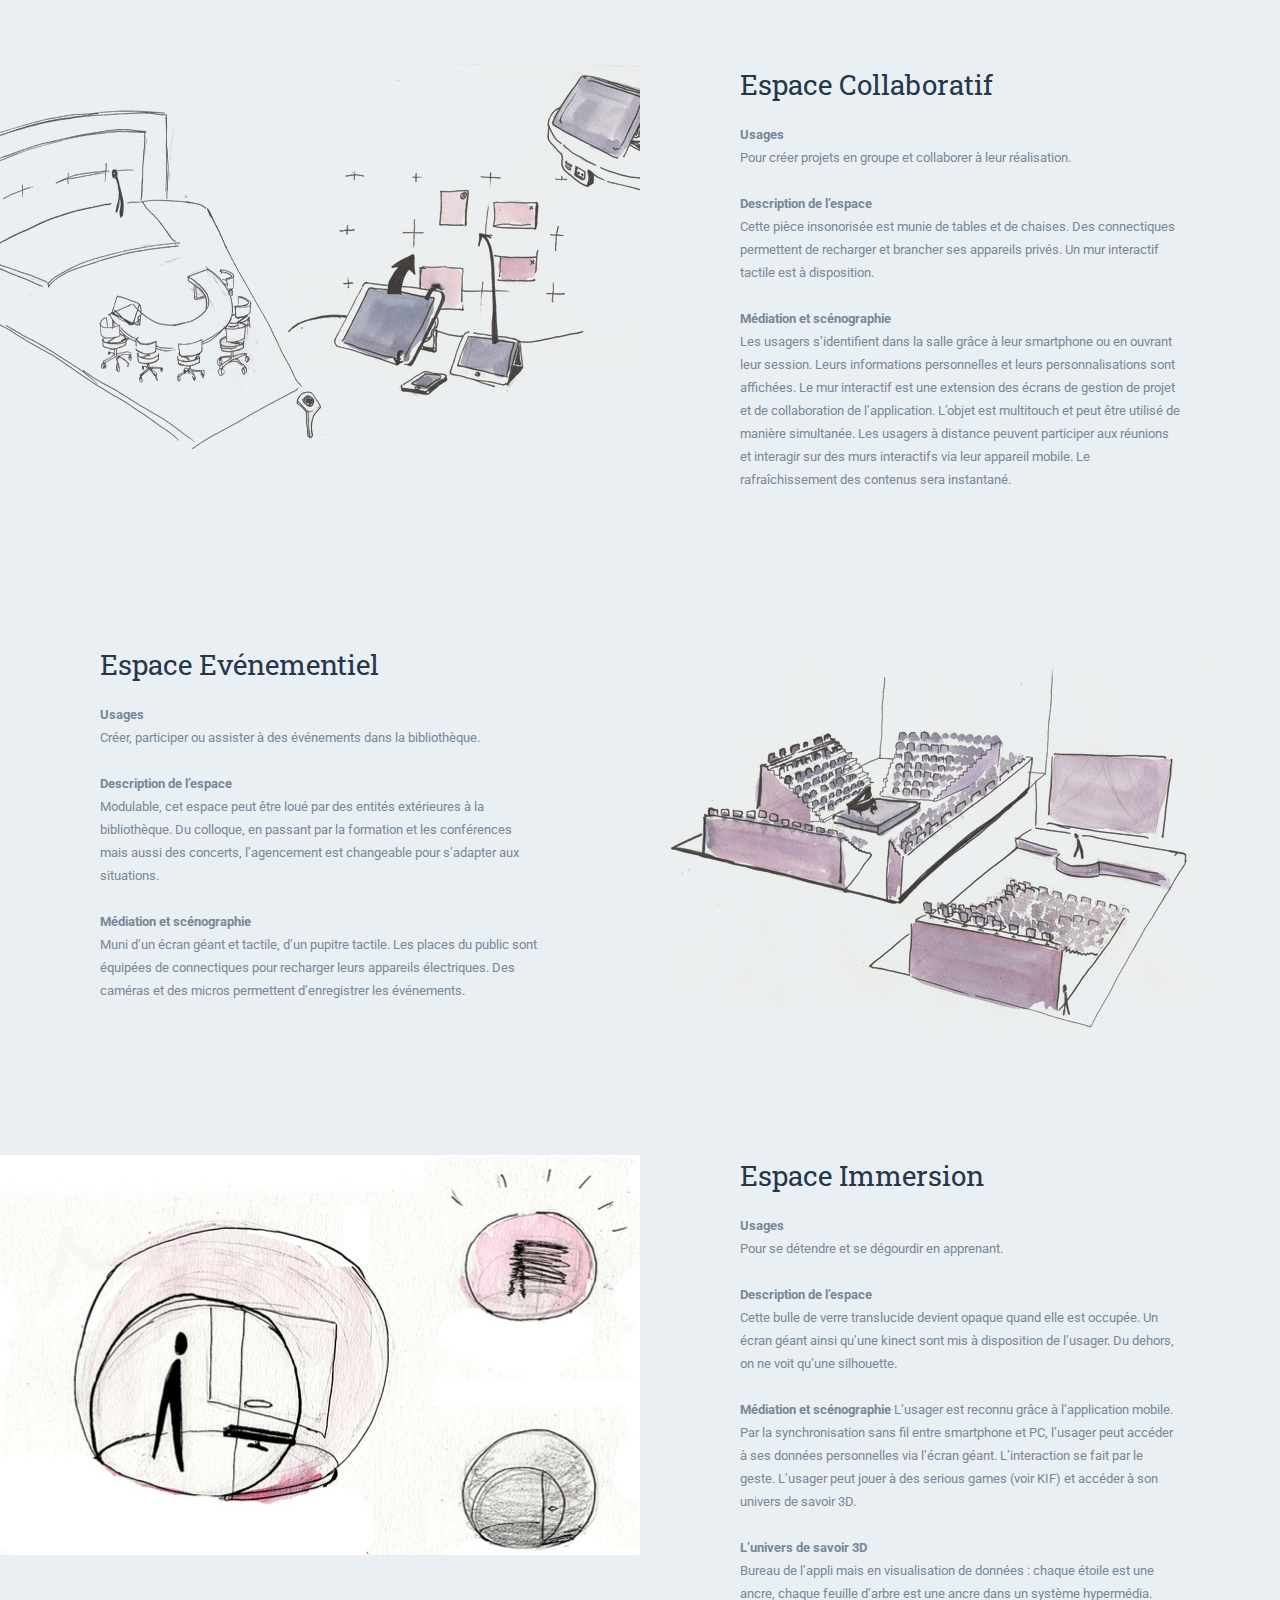
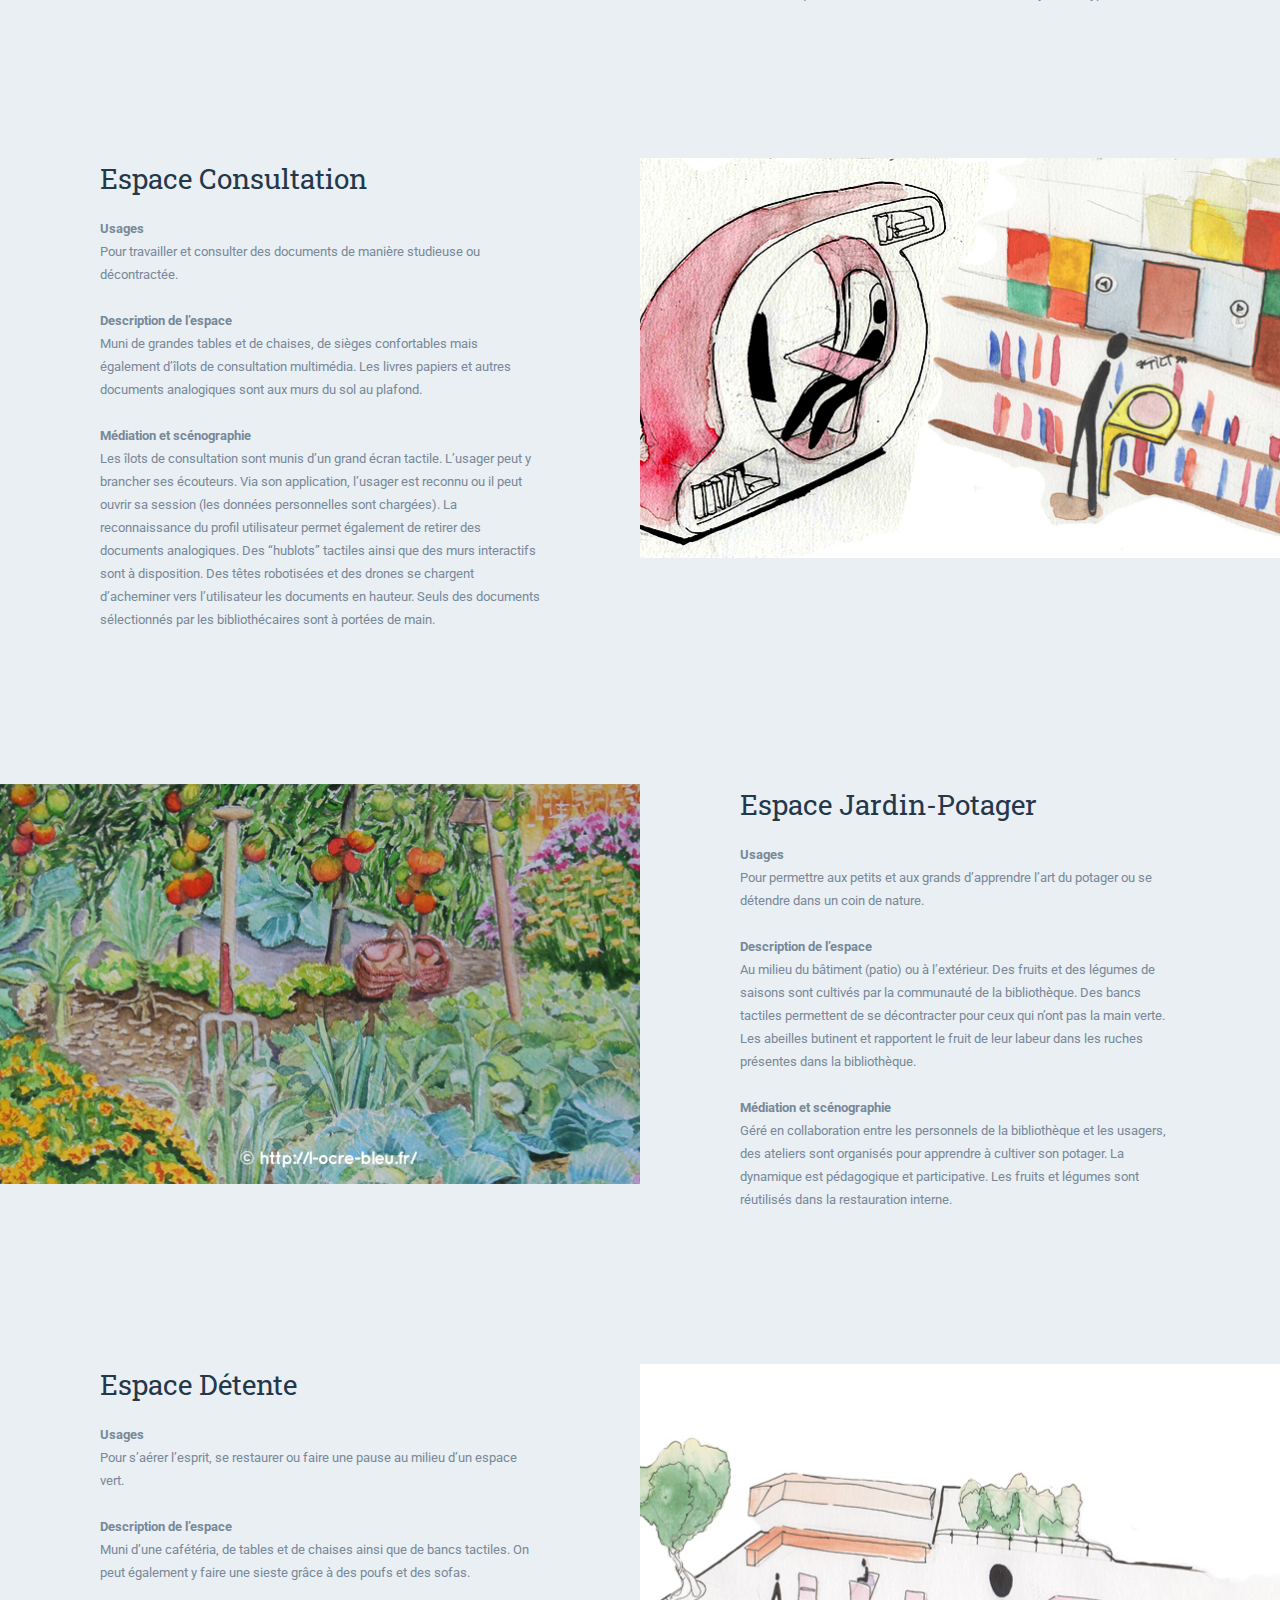
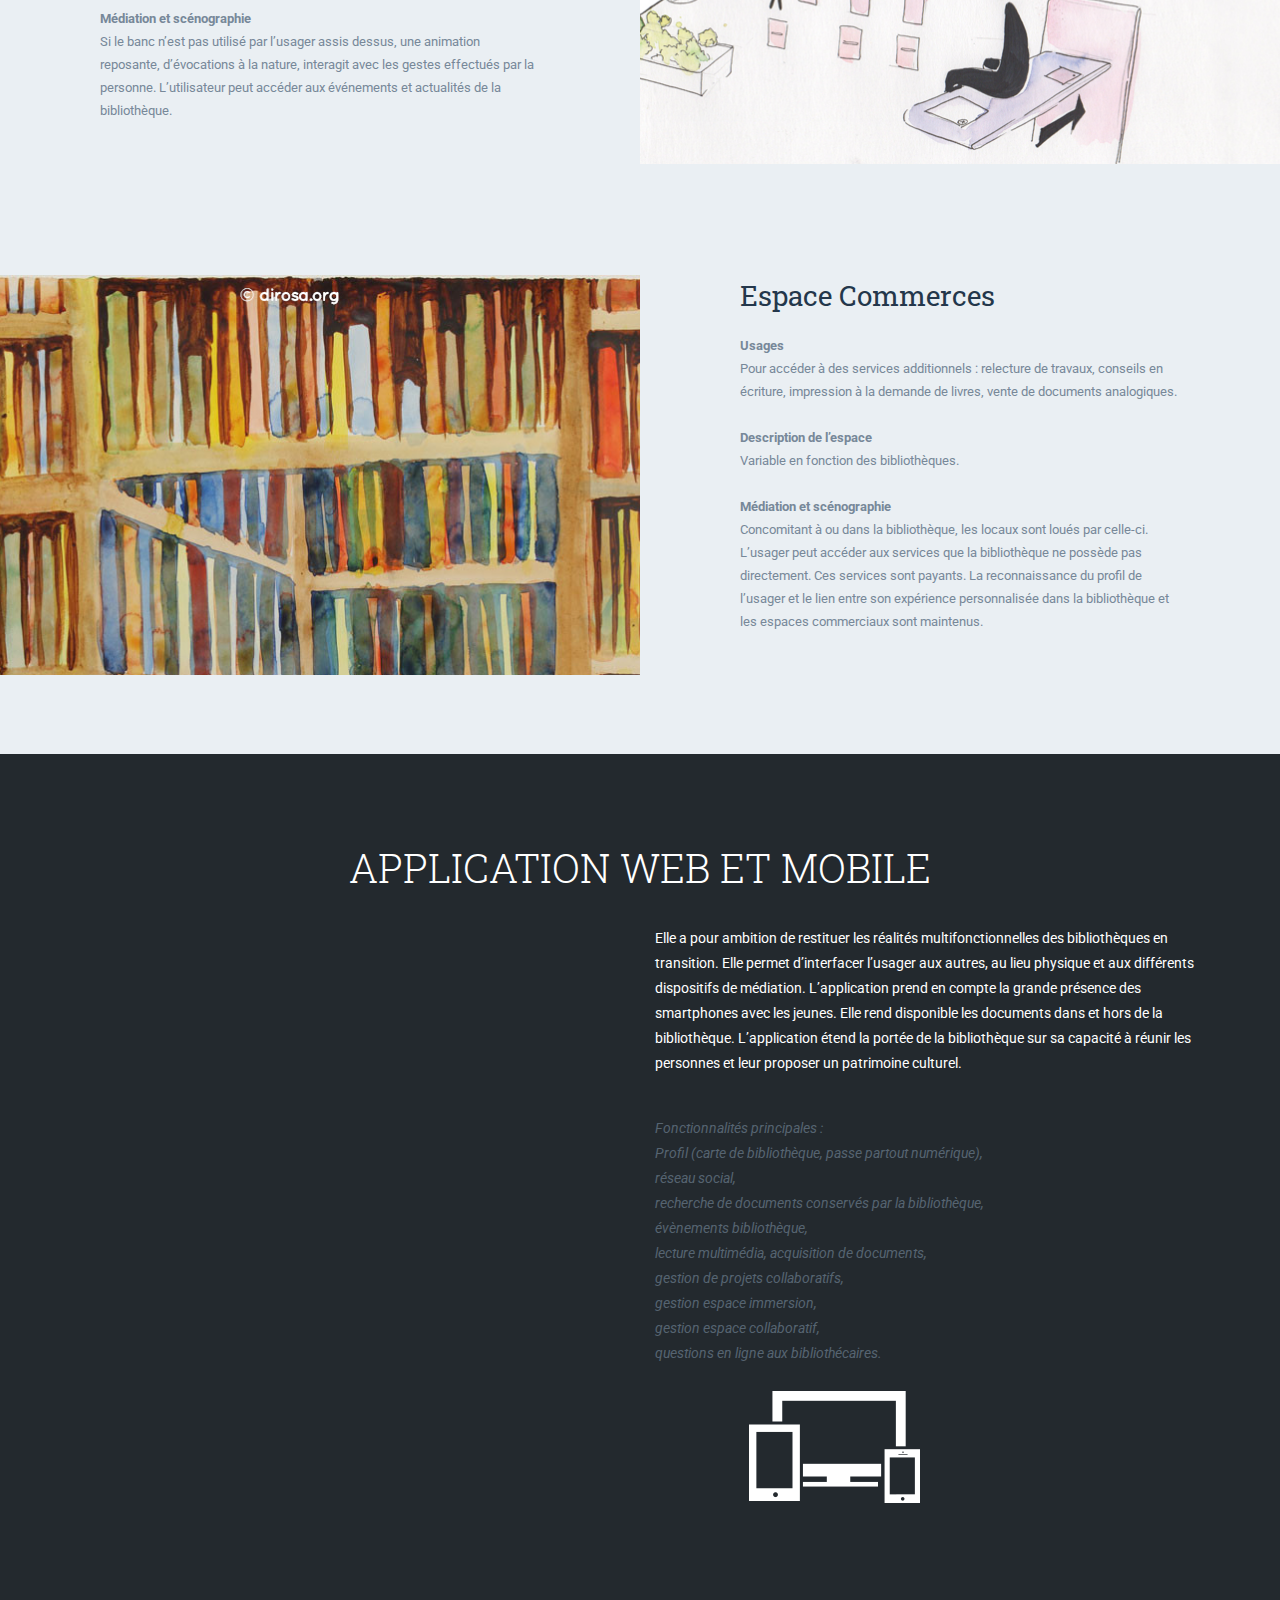
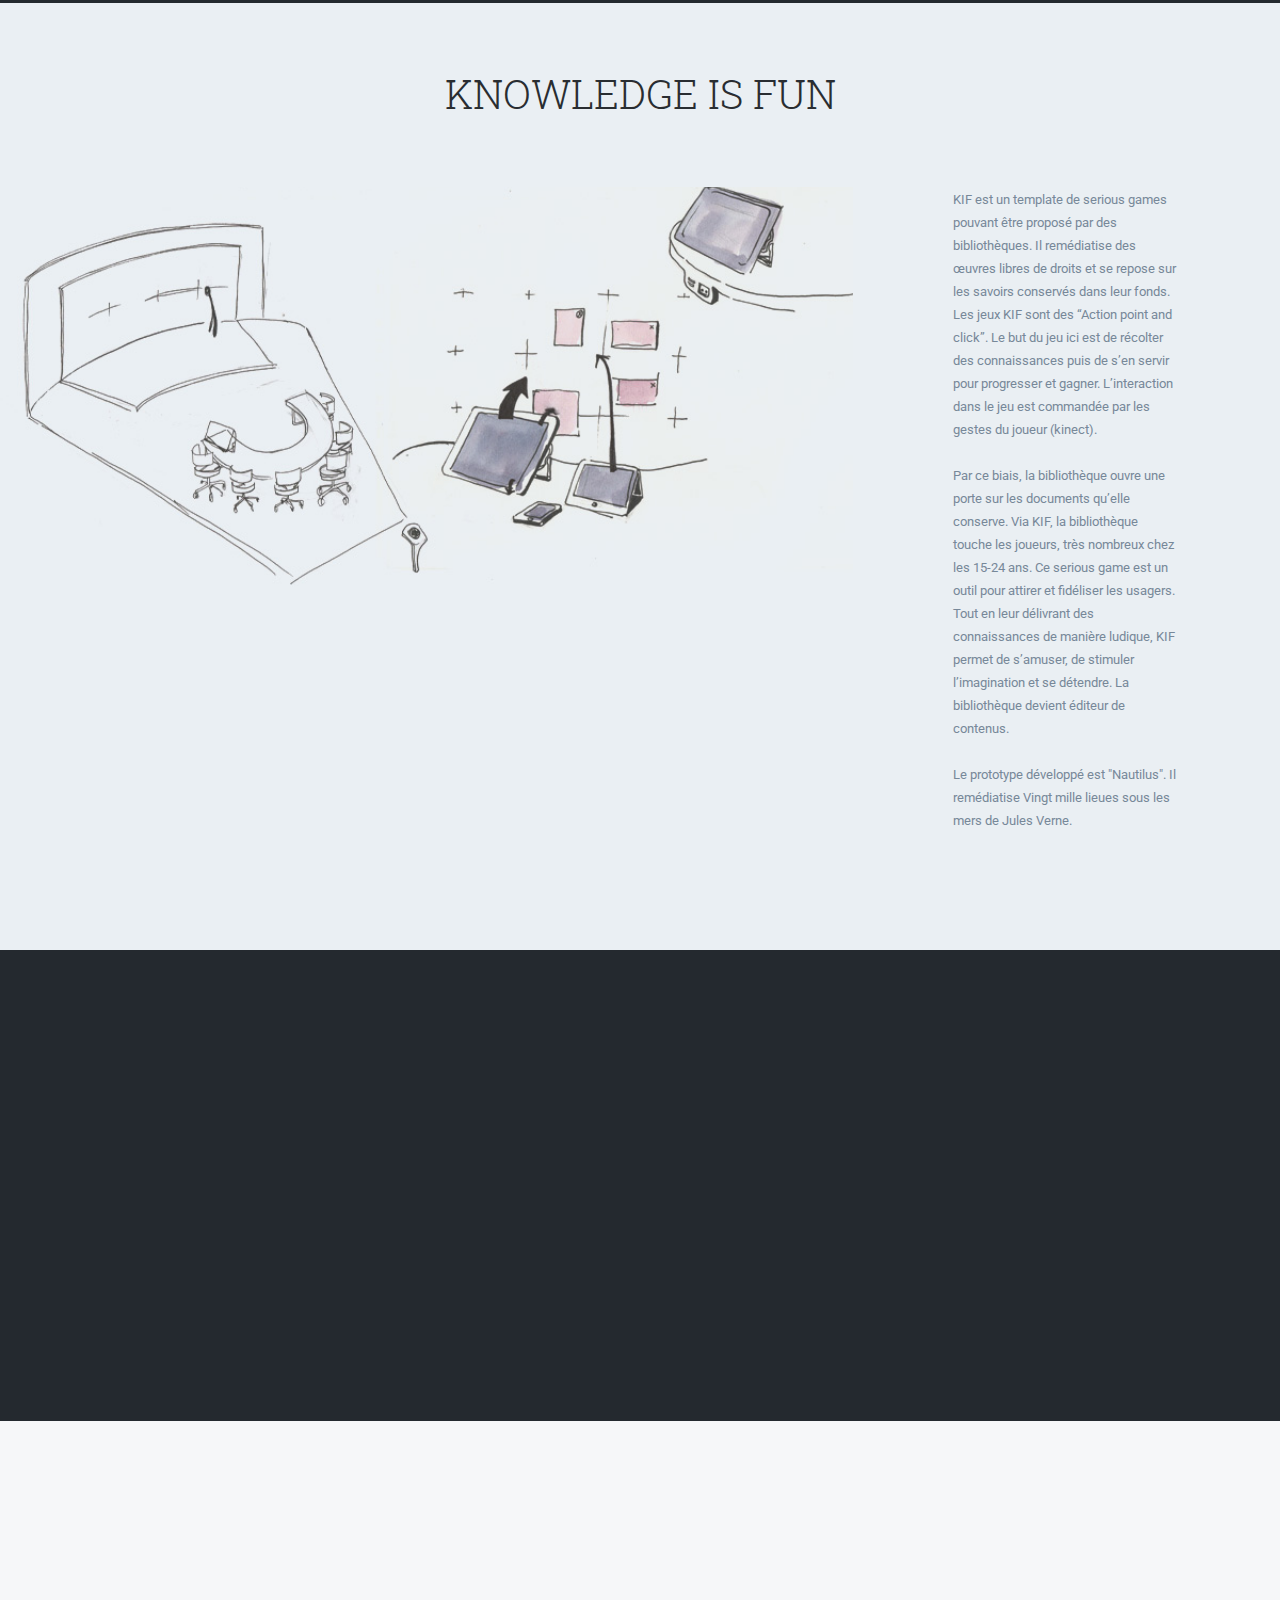
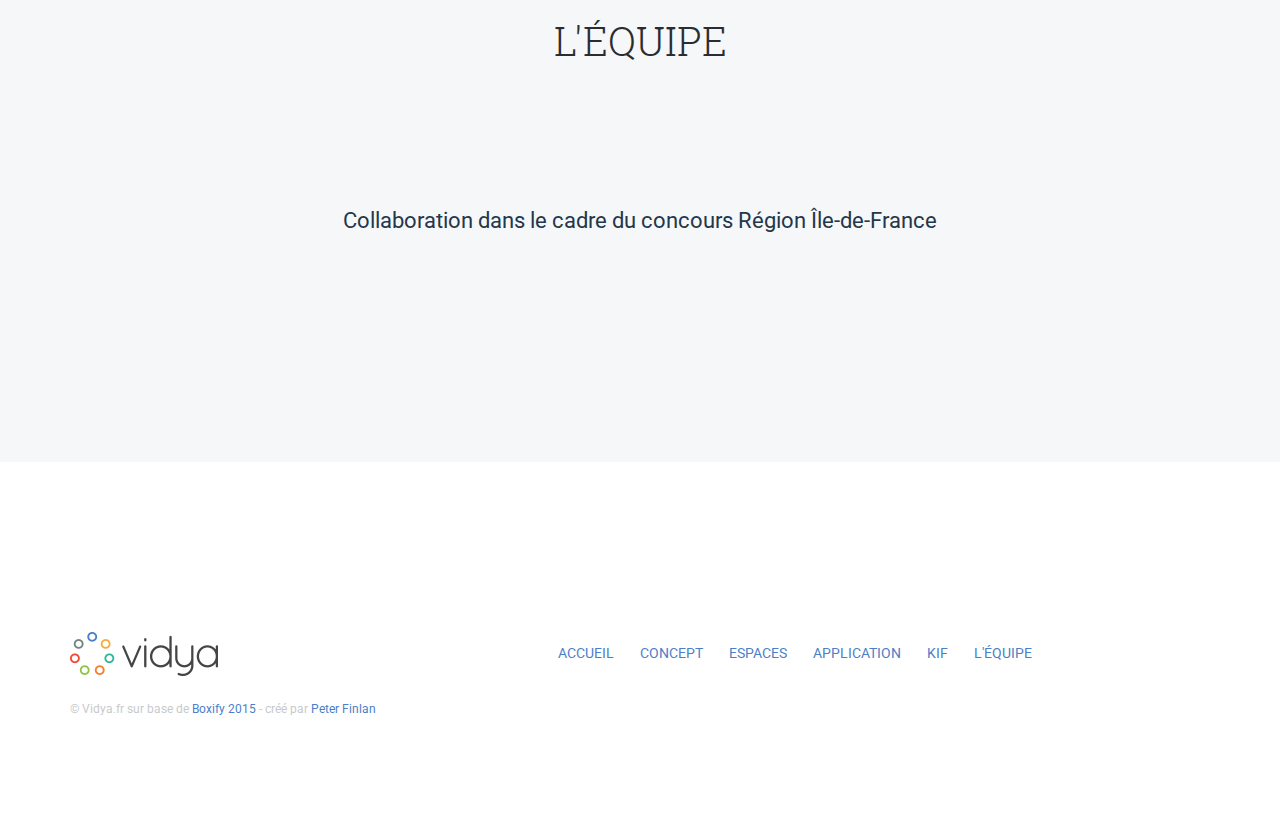
==== commit ea65dabf: "MAJ Adrien" ====
--- a/index.html
+++ b/index.html
@@ -50,7 +50,7 @@
 				<div class="container">
 					<div class="row nav-wrapper">
 						<div class="col-md-6 col-sm-6 col-xs-6 text-left">
-							<a href="#home"><img src="img/logoVidya.png" alt="Vidya"></a>
+							<a href="#"><img src="img/logoVidya.png" alt="Vidya"></a>
 						</div>
 						<div class="col-md-6 col-sm-6 col-xs-6 text-right navicon">
 							<p></p><a id="trigger-overlay" class="nav_slide_button nav-toggle" href="#"><span></span></a>
@@ -717,6 +717,7 @@
             <section class="features-intro" id="kif">
 			<div class="container-fluid">
 				<div class="row">
+                    <h1 class="titresection">Knowledge Is Fun</h1>
 					<div class="col-md-8 nopadding features-intro-img">
 						<div class="features-bg-collaboratif">
 							<div class="texture-overlay"></div>
@@ -728,10 +729,9 @@
 						<div class="features-espaces">
 								<ul class="slides" id="featuresSlider">
                                     <li>
-									<h1>KIF</h1>
 										<p>
-										Knowledge Is Fun (KIF) est un template de serious games pouvant être proposé par des bibliothèques. Il remédiatise des œuvres libres de droits et se repose sur les savoirs conservés dans leur fonds. Les jeux KIF sont des “Action point and click”. Le but du jeu ici est de récolter des connaissances puis de s’en servir pour progresser et gagner. L’interaction dans le jeu est commandée par les gestes du joueur (kinect).
-Par ce biais, la bibliothèque ouvre une porte sur les documents qu’elle conserve. Via KIF, la bibliothèque touche les joueurs, très nombreux chez les 15-24 ans. Ce serious game est un outil pour attirer et fidéliser les usagers. Tout en leur délivrant des connaissances de manière ludique, KIF permet de s’amuser, de stimuler l’imagination et se détendre. La bibliothèque devient éditeur de contenus.
+										KIF est un template de serious games pouvant être proposé par des bibliothèques. Il remédiatise des œuvres libres de droits et se repose sur les savoirs conservés dans leur fonds. Les jeux KIF sont des “Action point and click”. Le but du jeu ici est de récolter des connaissances puis de s’en servir pour progresser et gagner. L’interaction dans le jeu est commandée par les gestes du joueur (kinect).</br></br>
+Par ce biais, la bibliothèque ouvre une porte sur les documents qu’elle conserve. Via KIF, la bibliothèque touche les joueurs, très nombreux chez les 15-24 ans. Ce serious game est un outil pour attirer et fidéliser les usagers. Tout en leur délivrant des connaissances de manière ludique, KIF permet de s’amuser, de stimuler l’imagination et se détendre. La bibliothèque devient éditeur de contenus.</br>
 </br>Le prototype développé est "Nautilus". Il remédiatise Vingt mille lieues sous les mers de Jules Verne.
 										</p>
 									</li>
@@ -747,16 +747,16 @@
 				<div class="row">
 					<div class="col-md-12 text-center wp4">
 						<h1 class="titresection-blanc">Concours Île-de-France</h1>
-						</br></br>
+						<br/><br/>
 						<a href="http://www.iledefrance.fr/biblio">Règles du concours</a>
 						</br></br>
-						<a href="http://tympanus.net/codrops/?p=22554" class="download-btn">Télécharger notre rendu <i class="fa fa-download"></i></a>
+						<a href="http://vidya.monokuroomu.com/Projet_Vidya_Concours.pdf" class="download-btn">Télécharger notre rendu <i class="fa fa-download"></i></a>
 					</div>
 				</div>
 			</div>
 		</section>
 		
-		<section class="screenshots-intro">
+		<section class="screenshots-intro" id="equipes">
 			<div class="container">
 				<div class="row">
                     <h1 class="titresection">L'équipe</h1>
@@ -764,31 +764,31 @@
                         
                         <div class="col-md-4 feature-1 wp2">
 							<div class="feature-icon">					
-								<img src="img/equipe/photo-lydia.png" class="icones-clefs"/>
+								<img src="img/equipe/photo-lydia.png" class="photoequipe"/>
 							</div>
 							<div class="feature-content">
 								<h1>Lydia Jory</h1>
-								<p>Graphiste<br/>Animatrice<br/>Développeuse</p>
+								<p>Graphiste, Animatrice, Développeuse</p>
 </div>
 						</div>
                         
                         <div class="col-md-4 feature-1 wp2">
 							<div class="feature-icon">					
-								<img src="img/equipe/photo-adrien.png" class="icones-clefs"/>
+								<img src="img/equipe/photo-adrien.png" class="photoequipe"/>
 							</div>
 							<div class="feature-content">
 								<h1>Adrien Morisse</h1>
-								<p>Graphiste<br/>Développeur</p>
+								<p>Graphiste, Développeur</p>
                             </div>
 						</div>
                         
                         <div class="col-md-4 feature-1 wp2">
 							<div class="feature-icon">				
-								<img src="img/equipe/photo-alexis.png" class="icones-clefs"/>
+								<img src="img/equipe/photo-alexis.png" class="photoequipe"/>
 							</div>
 							<div class="feature-content">
 								<h1>Alexis Souchet</h1>
-								<p>Editeur<br/>Gestion de projet</p>
+								<p>Editeur, Gestion de projet</p>
                             </div>
 						</div>
                         
@@ -799,20 +799,20 @@
                         
                         <div class="col-md-6 feature-1 wp2">
 							<div class="feature-icon">						
-								<img src="img/equipe/photo-lucie.png" class="icones-clefs"/>
-							</div>
-							<div class="feature-content">
-								<h1>Lucie Rizzo</h1>
+								<img src="img/equipe/photo-pierre.png" class="photoequipe"/>
+							</div>
+							<div class="feature-content">
+								<h1>Pierre Boulangé</h1>
 								<p>Architecte</p>
                             </div>
 						</div>
                         
                         <div class="col-md-6 feature-1 wp2">
 							<div class="feature-icon">					
-								<img src="img/equipe/photo-pierre.png" class="icones-clefs"/>
-							</div>
-							<div class="feature-content">
-								<h1>Pierre Boulangé</h1>
+								<img src="img/equipe/photo-lucie.png" class="photoequipe"/>
+							</div>
+							<div class="feature-content">
+								<h1>Lucie Rizzo</h1>
 								<p>Architecte</p>
                             </div>
 						</div>
@@ -821,22 +821,26 @@
 				</div>
 			</div>
 		</section>
-        <section class="col-md-12 feature-1 wp2" id="logos">
-			<ul>
-				<li class="feature-icon">
-					<img class="logos" src="img/logos/mastercen.png" alt="logo Master CEN">
-				</li>
-				<li class="feature-icon">
-					<img class="logos" src="img/logos/paris8.png" alt="logo paris 8">
-				</li>
-				<li class="feature-icon">
-					<img class="logos" src="img/logos/creatic.png" alt="logo créaTIC">
-				</li>
-				<li class="feature-icon">
-					<img class="logos" src="img/logos/investissementavenir.png" alt="logo investissement d'avenir">
-				</li>
-			</ul>
-		<section>
+
+        <section class="col-md-12 feature-1 wp2" id="logosection">
+            <div class="container">
+			<div class="col-md-3 feature-1 wp2 centerbloc">
+				<img class="logos" src="img/logos/mastercen.png" alt="logo Master CEN" width="150px">
+            </div>
+            
+			<div class="col-md-3 feature-1 wp2 centerbloc">
+				<img class="logos" src="img/logos/paris8.png" alt="logo paris 8" width="130px">
+            </div>
+            
+			<div class="col-md-3 feature-1 wp2 centerbloc">
+				<img class="logos" src="img/logos/creatic.png" alt="logo créaTIC" width="140px">
+            </div>
+
+			<div class="col-md-3 feature-1 wp2 centerbloc">
+				<img class="logos" src="img/logos/investissementavenir.png" alt="logo investissement d'avenir" width="100px">
+            </div>
+            </div>
+        </section>
 		
 		
 		<footer>
@@ -855,12 +859,13 @@
 							<li><a href="#espaces">Espaces</a></li>
 							<li><a href="#application">Application</a></li>
 							<li><a href="#kif">KIF</a></li>
-							<li><a href="#download">L'équipe</a></li>
+							<li><a href="#equipes">L'équipe</a></li>
 						</ul>
 					</div>
 				</div>
 			</div>
 		</footer>
+            
 		<div class="overlay overlay-boxify">
 			<nav>
 				<ul>
@@ -869,11 +874,11 @@
 				</ul>
 				<ul>
 					<li><a href="#application"><i class="fa fa-desktop"></i>L'application</a></li>
-					<li><a href="#kif"><i class="fa fa-download"></i>KIF</a></li>
+					<li><a href="#kif"><i class="fa fa-play"></i>KIF</a></li>
 				</ul>
 				<ul>
 					<li><a href="#concours"><i class="fa fa-download"></i>Concours</a></li>
-					<li><a href="#application"><i class="fa fa-desktop"></i>L'équipe</a></li>
+					<li><a href="#application"><i class="fa fa-group"></i>L'équipe</a></li>
 <!-- 					<li><a href="#concours"><i class="fa fa-download"></i>Concours Île-de-France</a></li>
  -->				</ul>
 			</nav>
--- a/css/styles.css
+++ b/css/styles.css
@@ -449,10 +449,10 @@
     line-height: 25px;
 }
 a {
-    color: #73d0da
+    color: #4b80c8
 }
 a:hover, a:focus {
-    color: #73d0da;
+    color: #4b80c8;
     text-decoration: none;
 }
 .texture-overlay {
@@ -1026,13 +1026,13 @@
 }
 footer li {
     float: left;
-    margin-right: 15%;
+    margin-right: 4%;
     list-style: none;
     text-transform: uppercase;
     font-weight: 400;
 }
 footer li a {
-    color: #3f6184
+    color: #4b80c8;
 }
 footer li:last-child {
     margin-right: 0
@@ -1261,6 +1261,10 @@
     color: #566471;
 }
 
+img.photoequipe {
+    width: 100px;
+}
+
 /* 10 FONDATIONS */
 
 
@@ -1274,7 +1278,19 @@
 }
 
 /* logos */
-
-	.logos {
-		display: inline-block;
-	}+#logosection {
+    padding: 2% 50px 2% 50px;
+}
+
+.logos {
+    display: inline-block;
+}
+
+.centerbloc {
+    text-align: center;
+}
+
+#kif {
+    padding: 40px 0px 40px 0px;
+    background: #eaeff3;
+}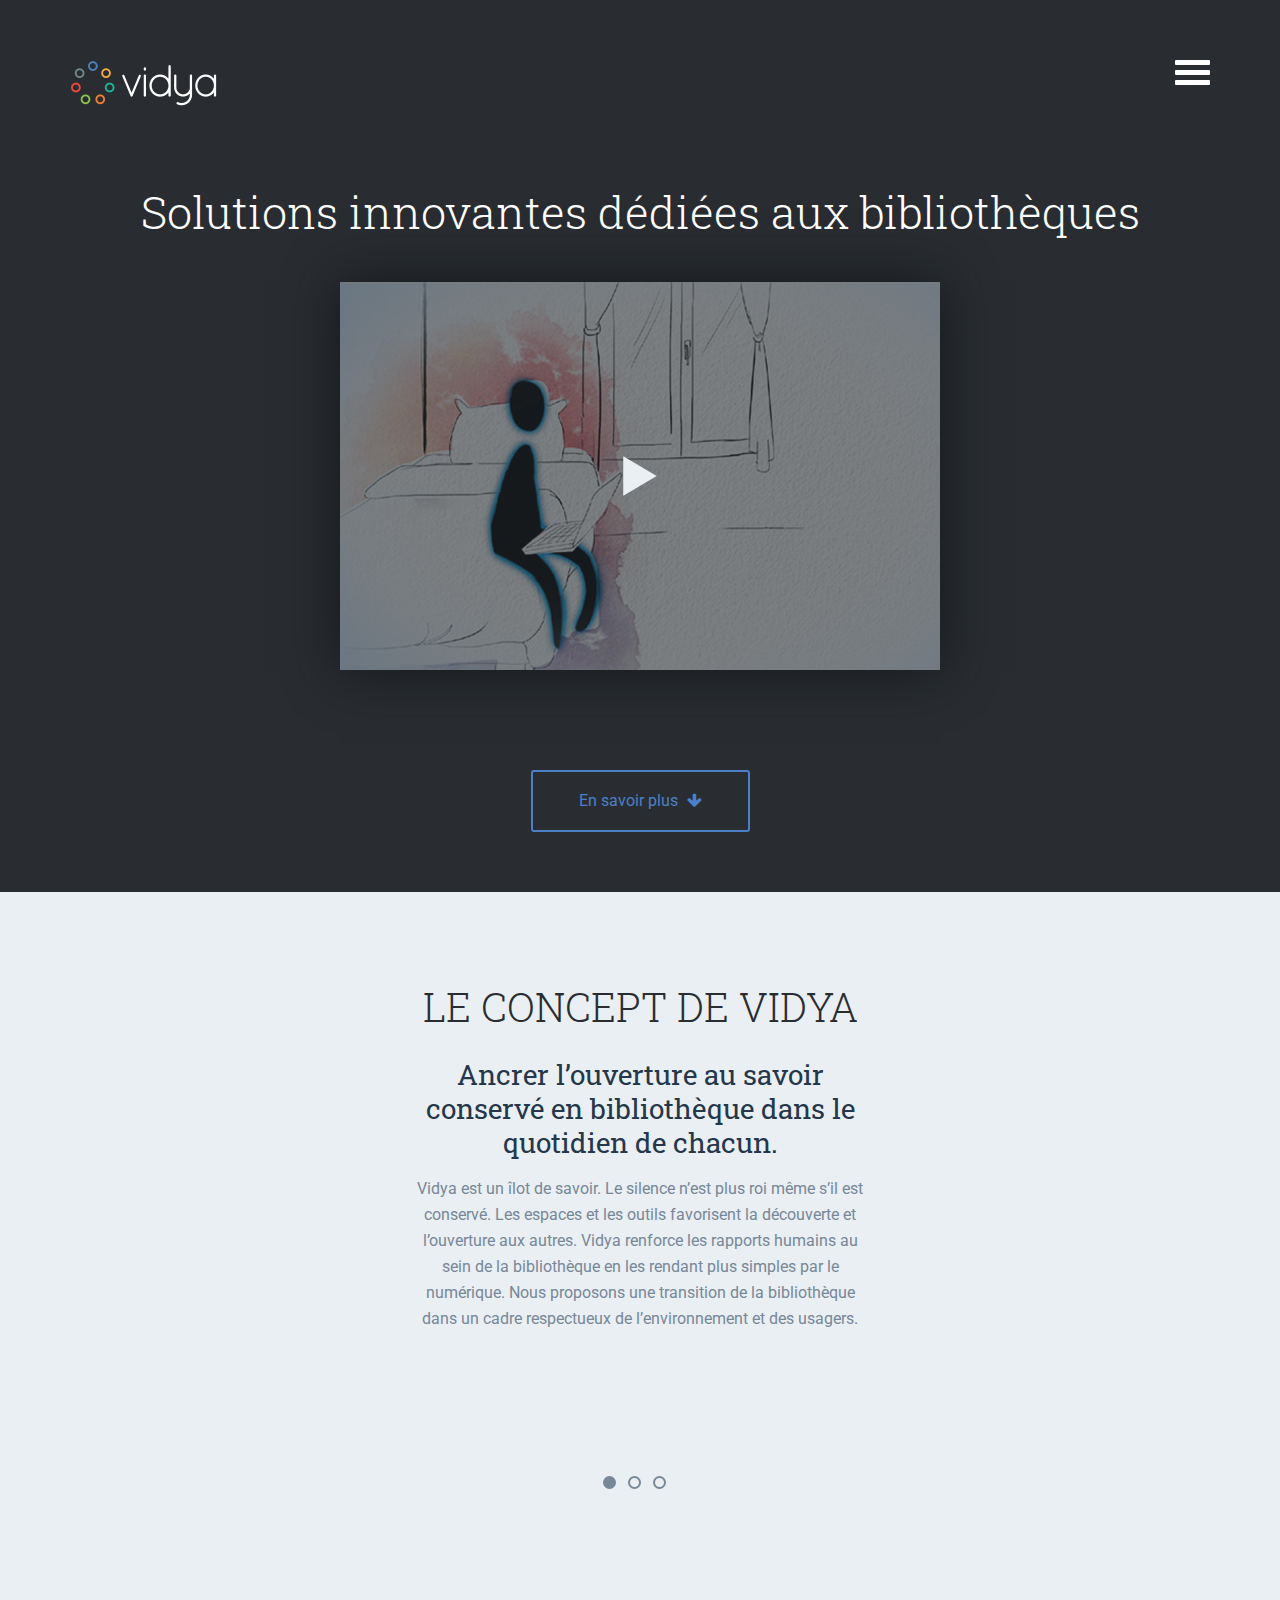
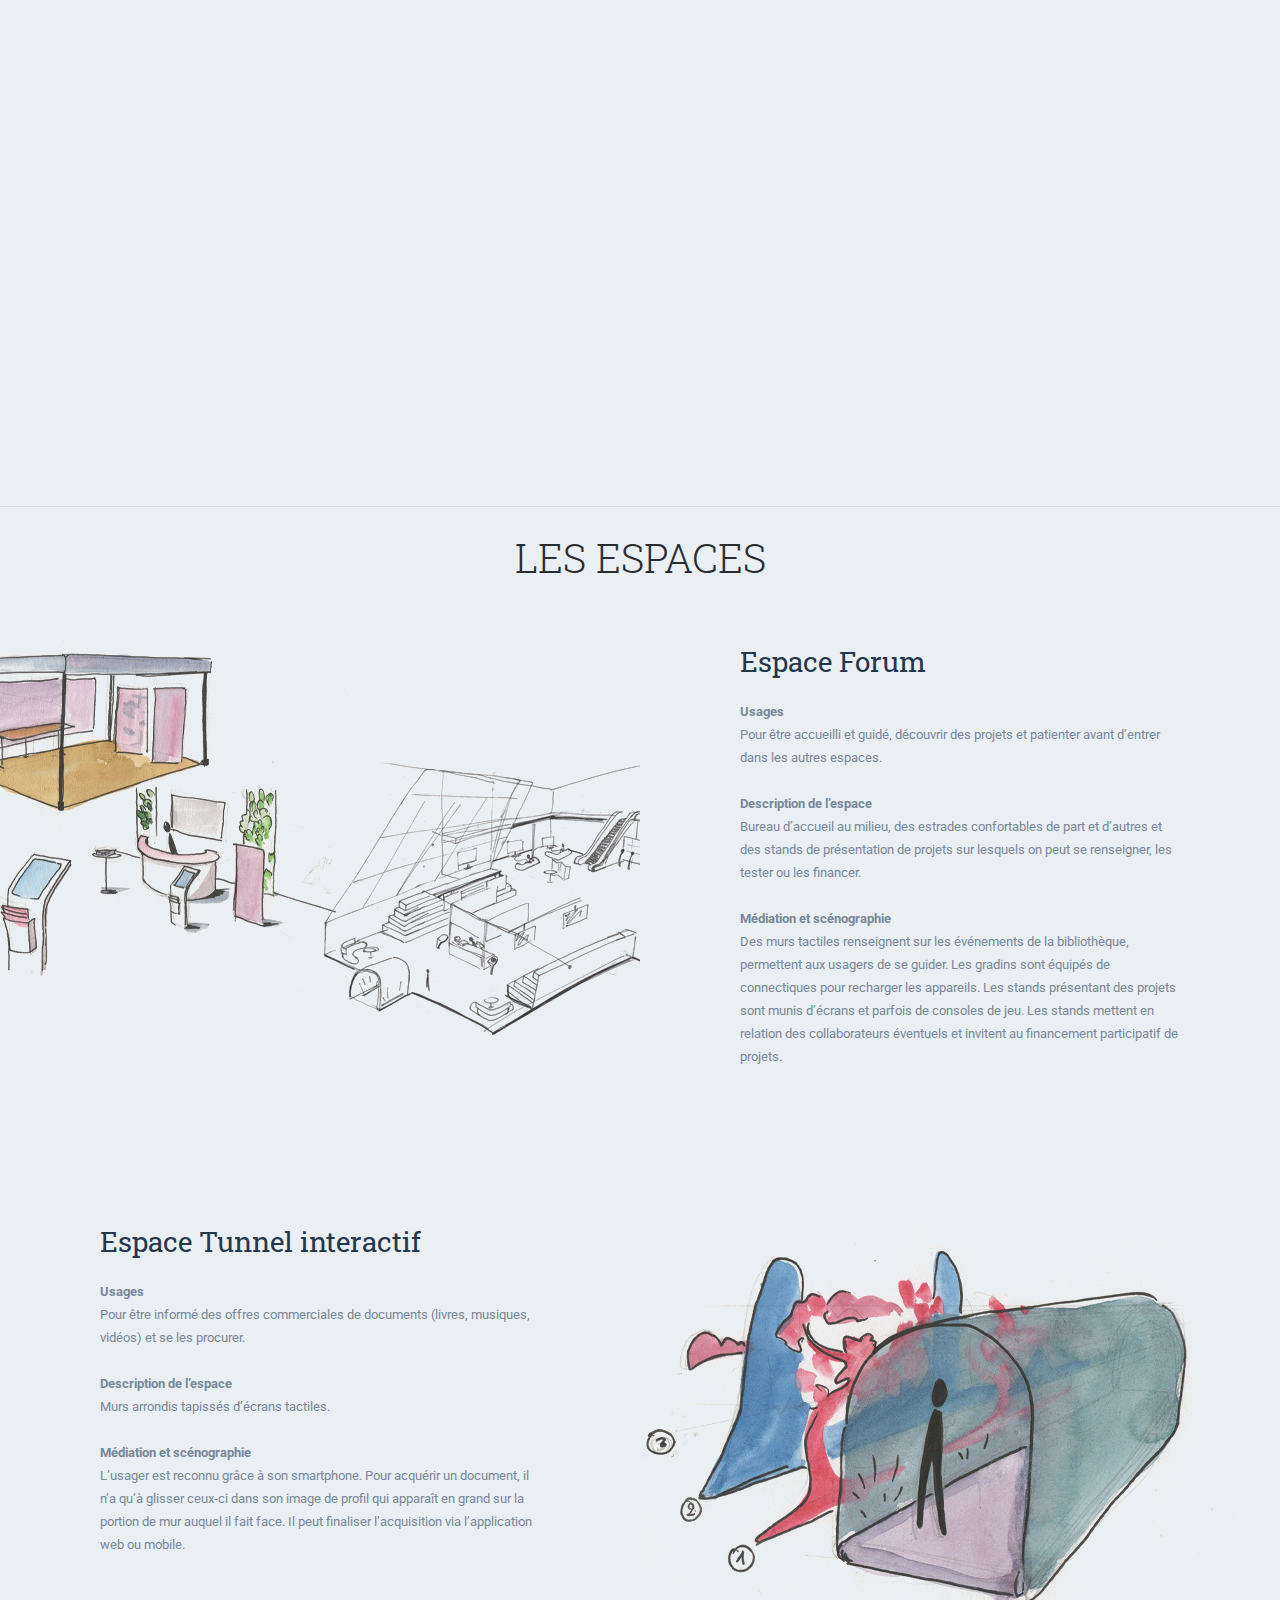
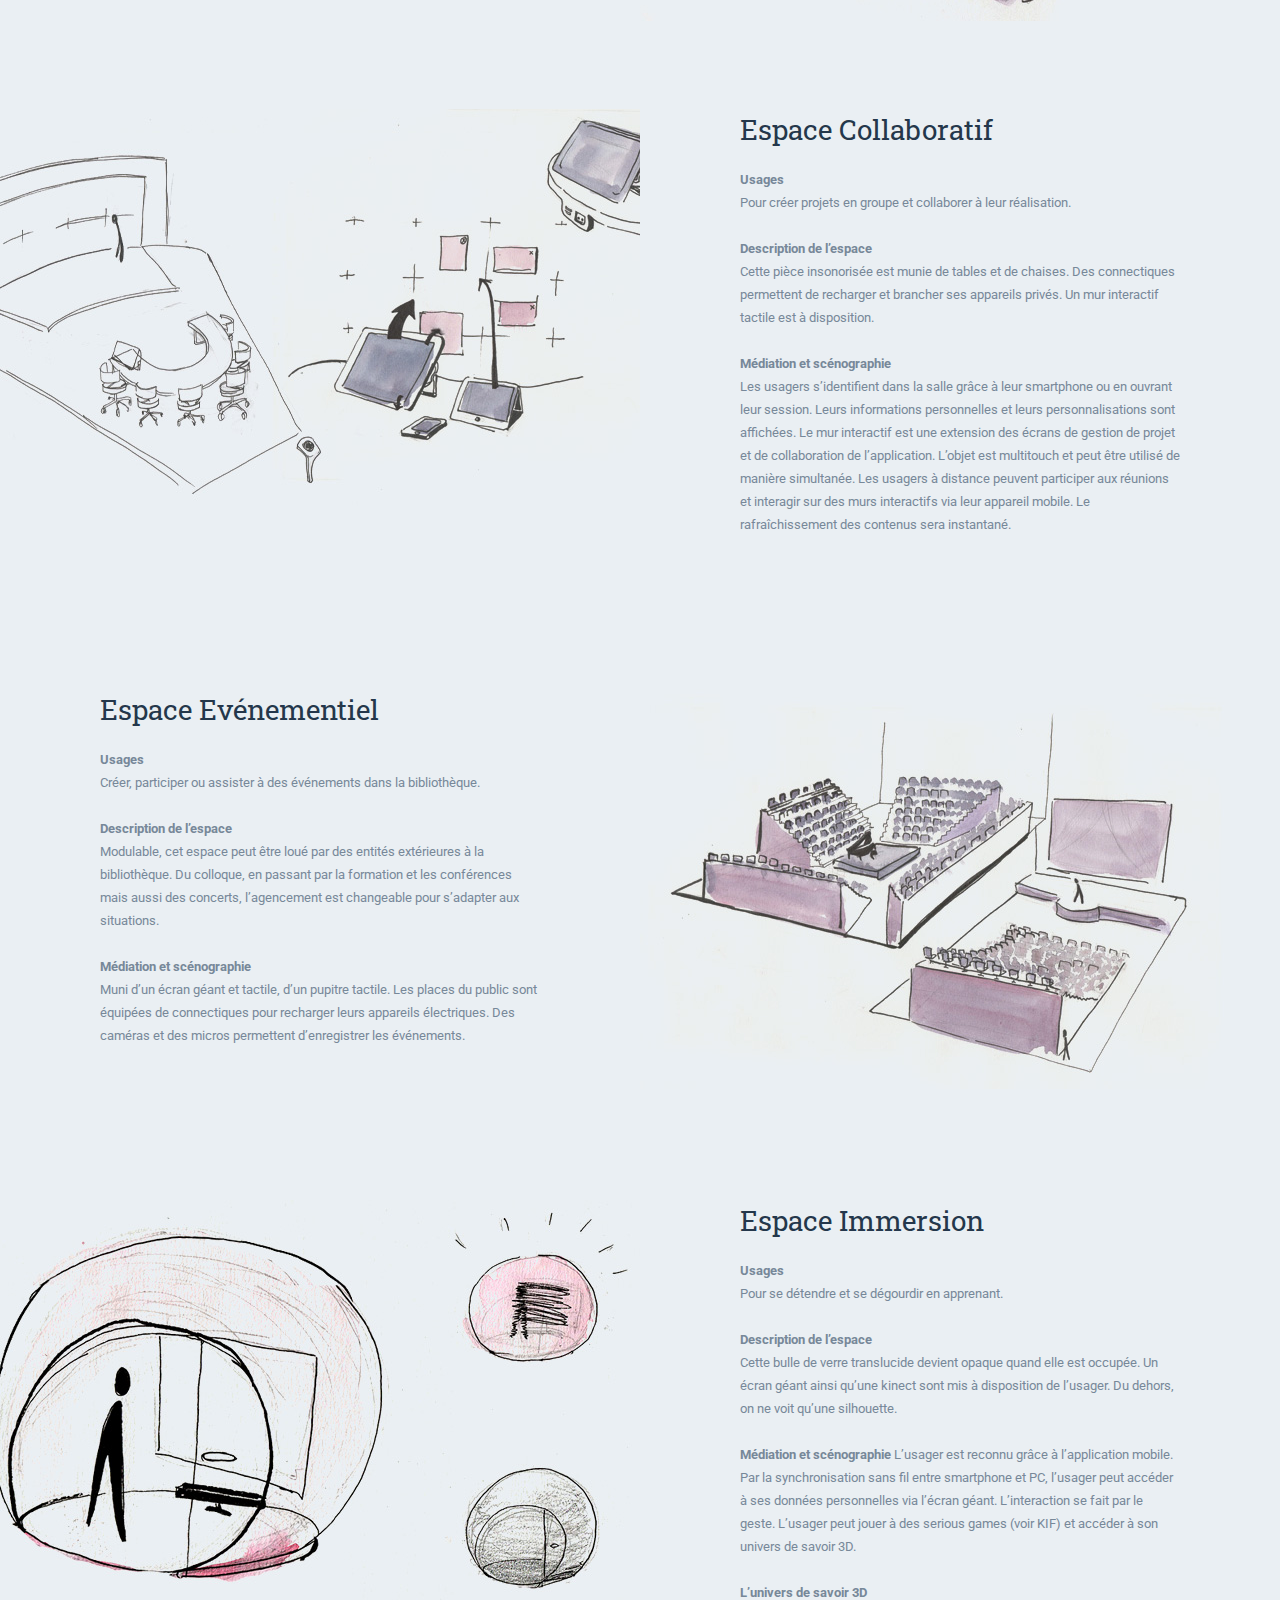
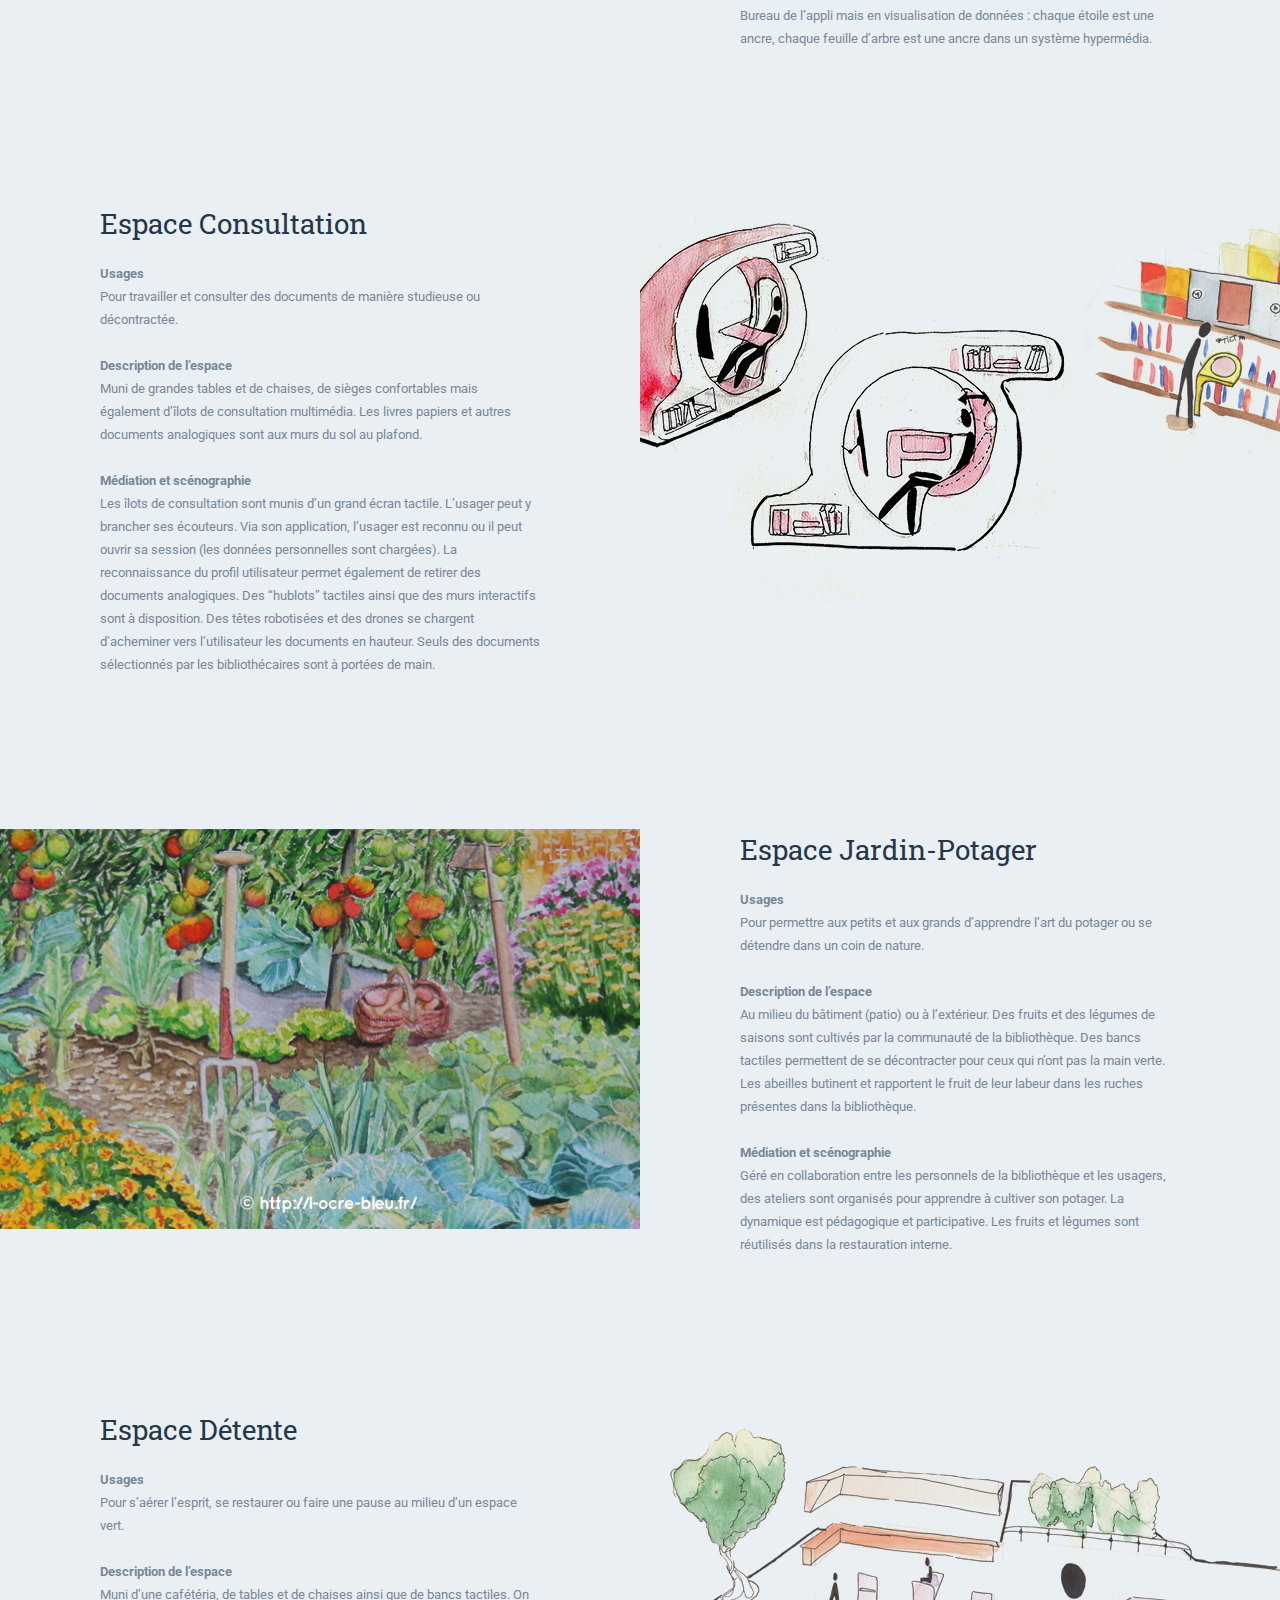
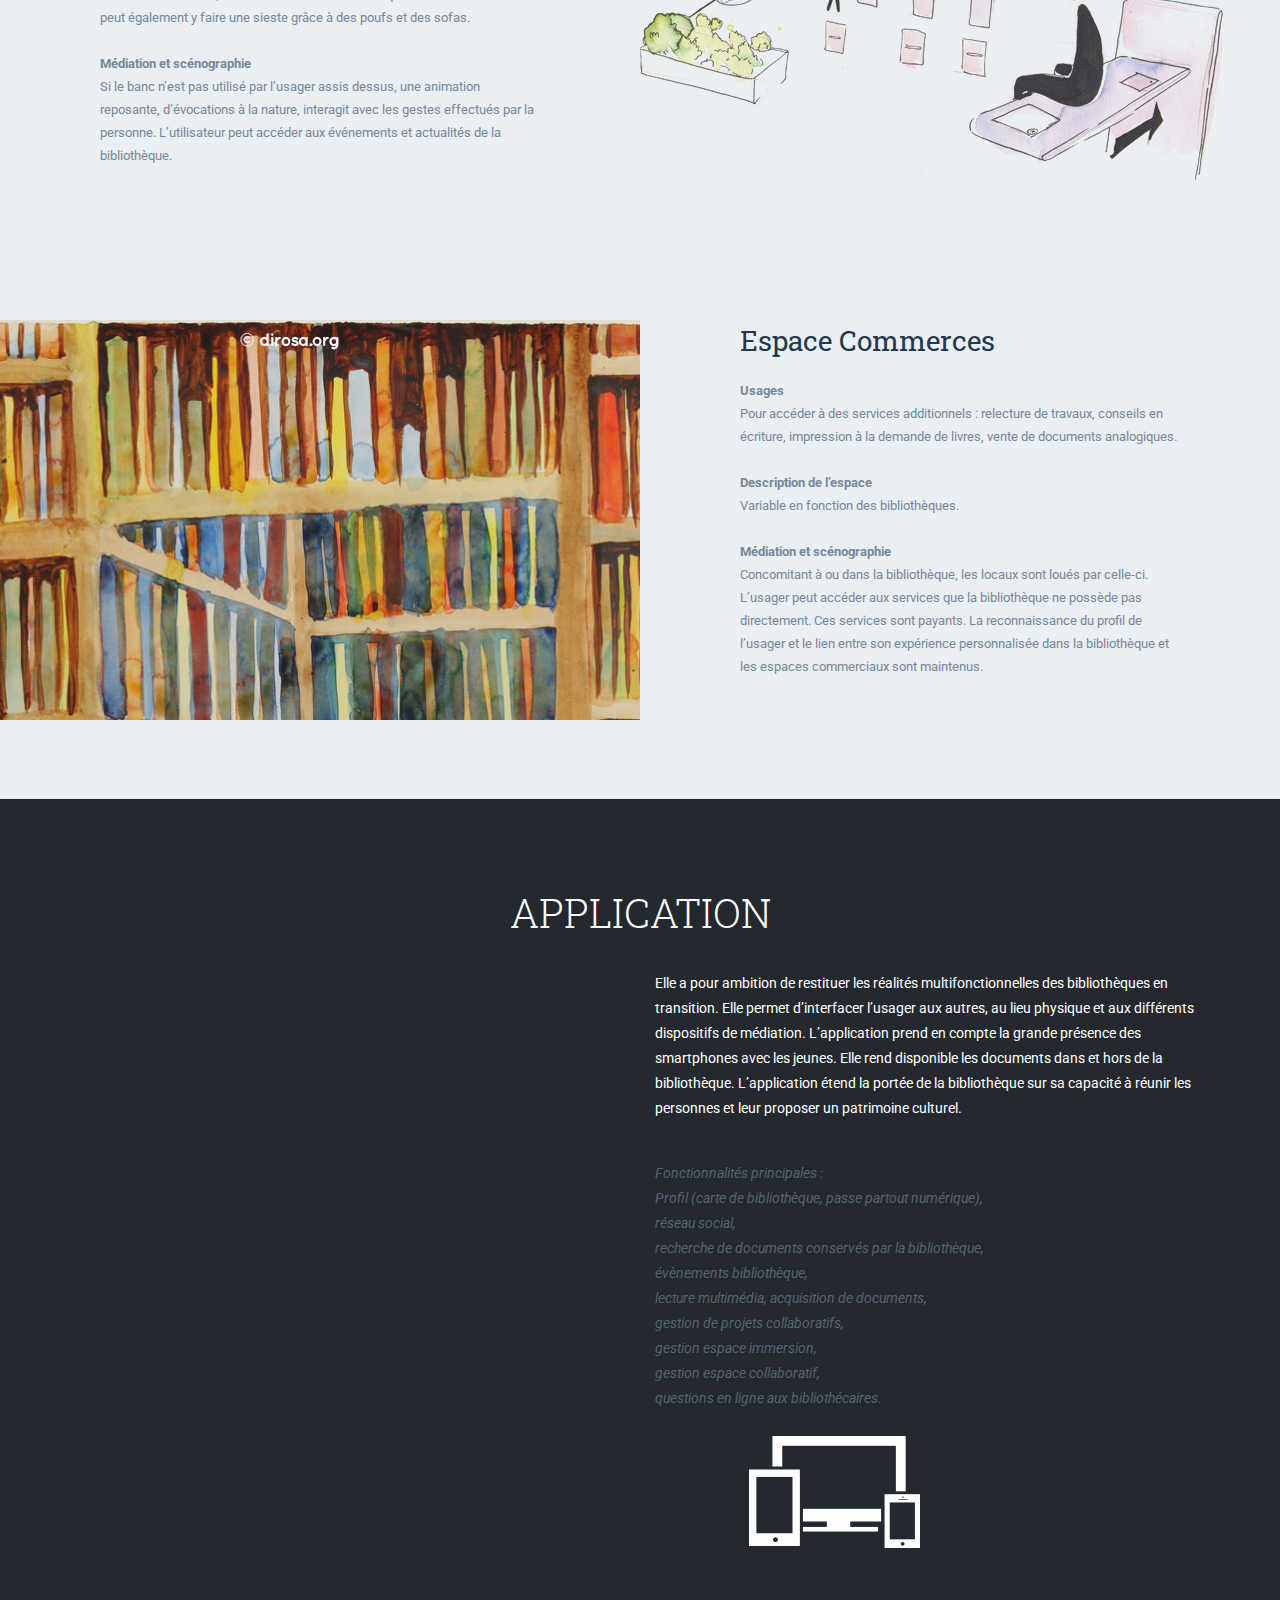
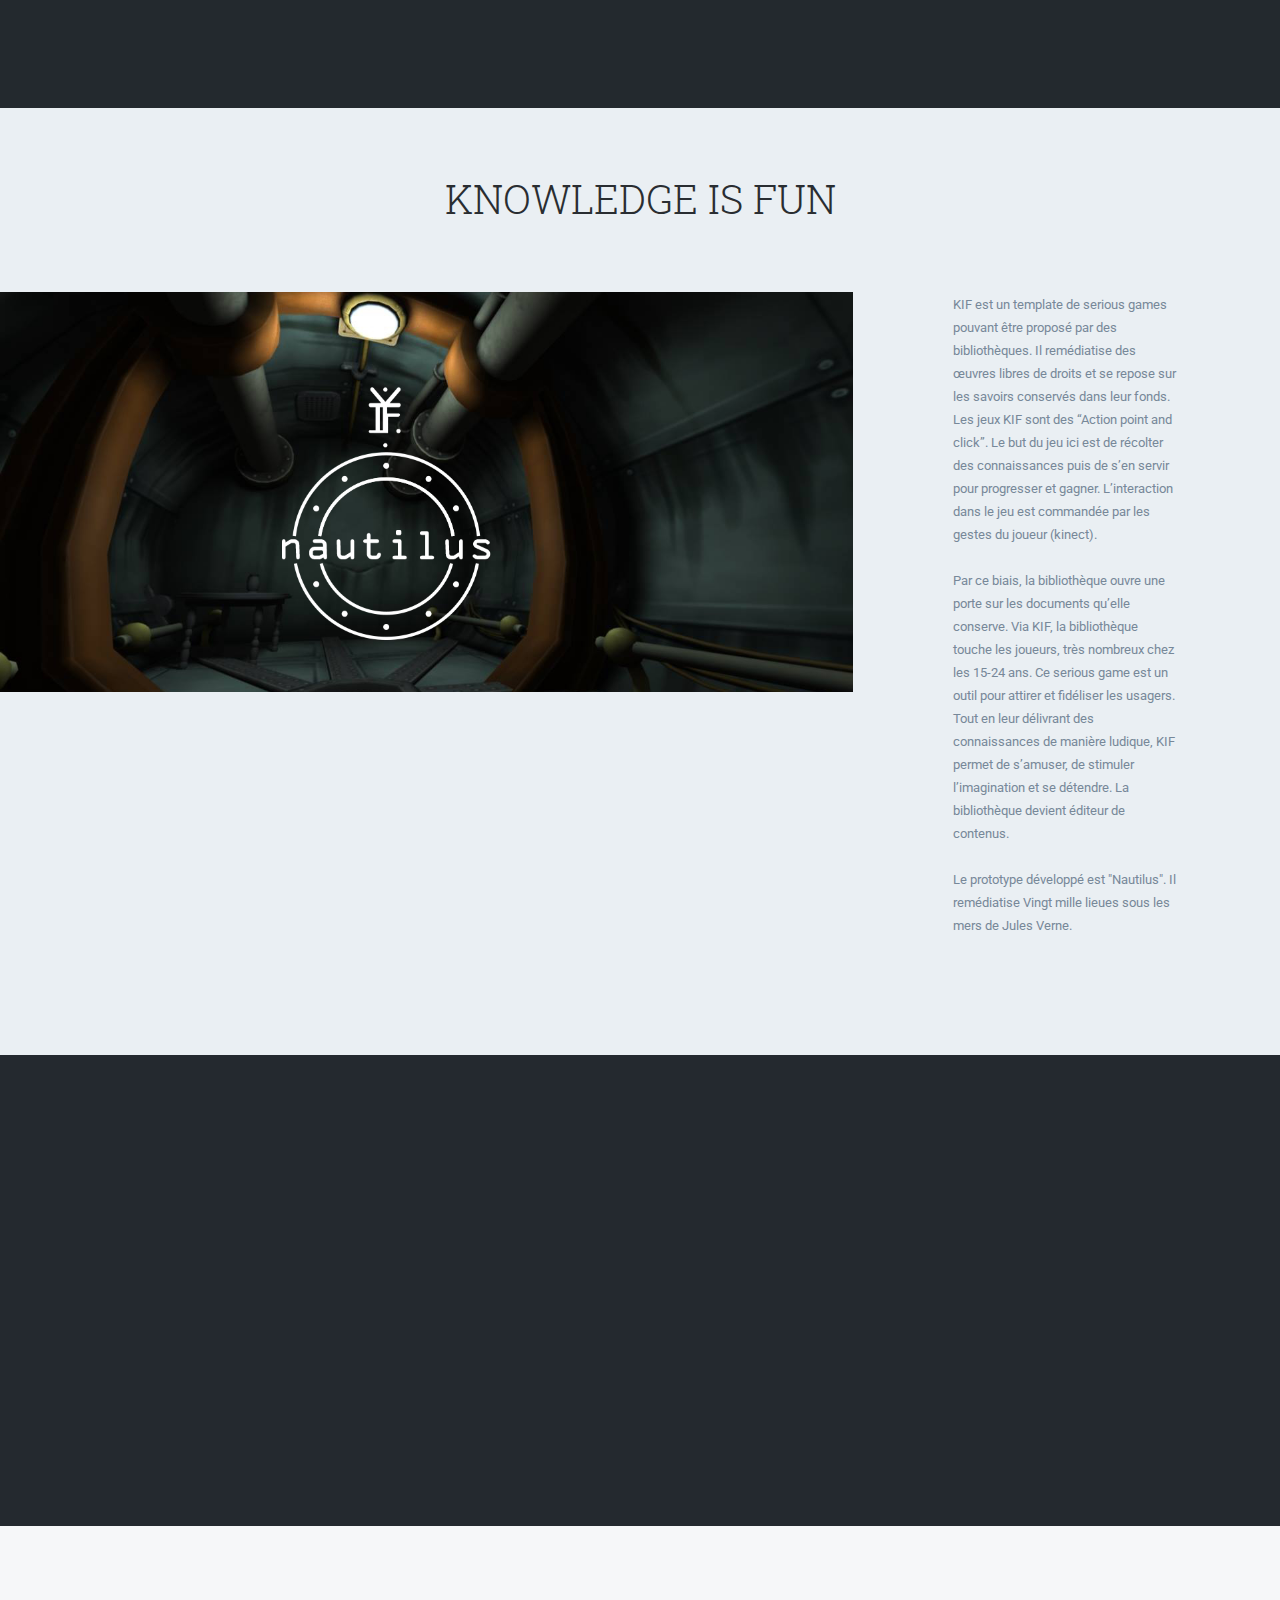
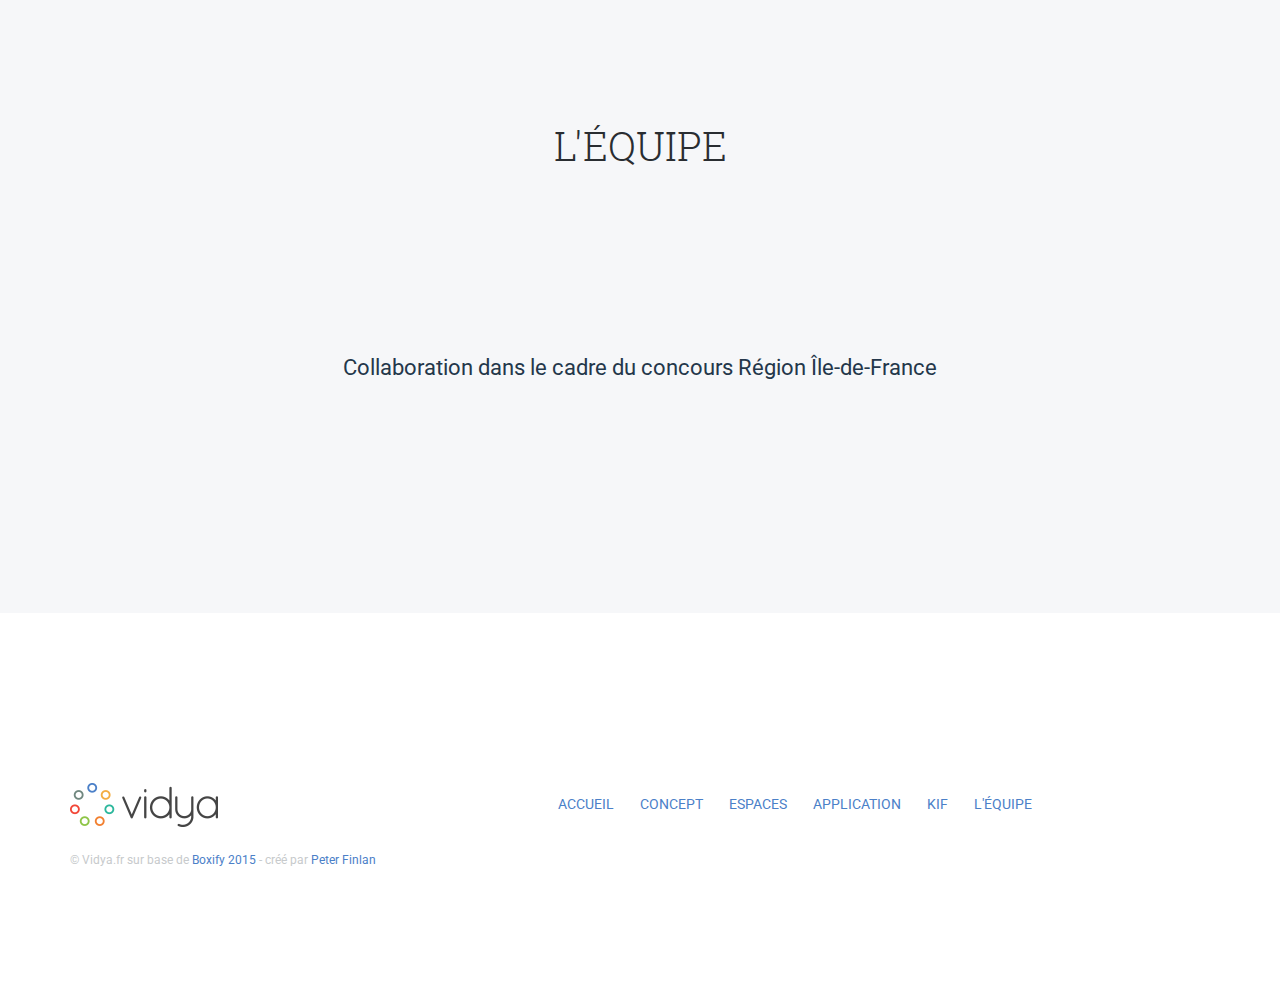
==== commit bb8f119f: "Ajout liens sur LOGOS crédits" ====
--- a/index.html
+++ b/index.html
@@ -50,7 +50,7 @@
 				<div class="container">
 					<div class="row nav-wrapper">
 						<div class="col-md-6 col-sm-6 col-xs-6 text-left">
-							<a href="#"><img src="img/logoVidya.png" alt="Vidya"></a>
+							<a href="#home"><img src="img/logoVidya.png" alt="Vidya"></a>
 						</div>
 						<div class="col-md-6 col-sm-6 col-xs-6 text-right navicon">
 							<p></p><a id="trigger-overlay" class="nav_slide_button nav-toggle" href="#"><span></span></a>
@@ -60,7 +60,7 @@
 						<div class="col-md-12">
                             
 							<h1 class="animated fadeInDown">Solutions innovantes dédiées aux bibliothèques</h1>
-                            <div id="boxvideo"><a href="http://www.youtube.com/embed/9No-FiEInLA?autoplay=1&wmode=opaque&fs=1" class="youtube-media"><img src="http://i.ytimg.com/vi/JV2Muhq2a8g/maxresdefault.jpg" class="imgvideo"></a></div>
+                            <div id="boxvideo"><a href="http://www.youtube.com/embed/9No-FiEInLA?autoplay=1&wmode=opaque&fs=1" class="youtube-media"><img src="img/imgVideoPlay.jpg" class="imgvideo"></a></div>
                                 
                             <a href="#concept" class="learn-btn animated fadeInUp">En savoir plus <i class="fa fa-arrow-down"></i></a>
                                 
@@ -139,6 +139,9 @@
 <!-- 								<a href="http://tympanus.net/codrops/?p=22554" class="read-more-btn">Plus d'infos <i class="fa fa-chevron-circle-right"></i></a>
  -->							</div>
 						</div>
+                        
+                    </div>
+                    <div class="col-md-12" style=" margin: 45px 0 0 0;">
                         
 						<div class="col-md-4 feature-4 wp2 delay-2s">
 							<div class="feature-icon">
@@ -538,7 +541,8 @@
 				<div class="texture-overlay"></div>
 				<div class="container">
 					<div class="row">
-                        <h1 class="titresection-blanc">Application web et mobile</h1>
+                        <h1 class="titresection-blanc">Application</h1>
+                        
 						<div class="col-md-6">
 							<div class="device wp3">
 								<div class="device-content">
@@ -570,6 +574,7 @@
 								</div>
 							</div>
 						</div>
+                        
 						<div class="col-md-6">
 							<p>Elle a pour ambition de restituer les réalités multifonctionnelles des bibliothèques en transition. Elle permet d’interfacer l’usager aux autres, au lieu physique et aux différents dispositifs de médiation. L’application prend en compte la grande présence des smartphones avec les jeunes. Elle rend disponible les documents dans et hors de la bibliothèque. L’application étend la portée de la bibliothèque sur sa capacité à réunir les personnes et leur proposer un patrimoine culturel.</p>
 							<blockquote class="team-quote">
@@ -719,7 +724,7 @@
 				<div class="row">
                     <h1 class="titresection">Knowledge Is Fun</h1>
 					<div class="col-md-8 nopadding features-intro-img">
-						<div class="features-bg-collaboratif">
+						<div class="features-bg-kif">
 							<div class="texture-overlay"></div>
 							<div class="features-img wp1">
 							</div>
@@ -797,7 +802,14 @@
                         <h1 class="centreh1">Collaboration dans le cadre du concours 
                             Région Île-de-France</h1>
                         
-                        <div class="col-md-6 feature-1 wp2">
+                        <div class="col-md-2 feature-1 wp2">
+							<div class="feature-icon">						
+							</div>
+							<div class="feature-content">
+                            </div>
+						</div>
+                        
+                        <div class="col-md-4 feature-1 wp2">
 							<div class="feature-icon">						
 								<img src="img/equipe/photo-pierre.png" class="photoequipe"/>
 							</div>
@@ -807,7 +819,7 @@
                             </div>
 						</div>
                         
-                        <div class="col-md-6 feature-1 wp2">
+                        <div class="col-md-4 feature-1 wp2">
 							<div class="feature-icon">					
 								<img src="img/equipe/photo-lucie.png" class="photoequipe"/>
 							</div>
@@ -825,19 +837,19 @@
         <section class="col-md-12 feature-1 wp2" id="logosection">
             <div class="container">
 			<div class="col-md-3 feature-1 wp2 centerbloc">
-				<img class="logos" src="img/logos/mastercen.png" alt="logo Master CEN" width="150px">
+				<a href="http://hypermedia.univ-paris8.fr/formations/mastercenietii/presentation/"><img class="logos" src="img/logos/mastercen.png" alt="logo Master CEN" width="150px"></a>
             </div>
             
 			<div class="col-md-3 feature-1 wp2 centerbloc">
-				<img class="logos" src="img/logos/paris8.png" alt="logo paris 8" width="130px">
+				<a href="http://www.univ-paris8.fr/"><img class="logos" src="img/logos/paris8.png" alt="logo paris 8" width="130px"></a>
             </div>
             
 			<div class="col-md-3 feature-1 wp2 centerbloc">
-				<img class="logos" src="img/logos/creatic.png" alt="logo créaTIC" width="140px">
+				<a href="http://idefi-creatic.net/"><img class="logos" src="img/logos/creatic.png" alt="logo créaTIC" width="140px"></a>
             </div>
 
 			<div class="col-md-3 feature-1 wp2 centerbloc">
-				<img class="logos" src="img/logos/investissementavenir.png" alt="logo investissement d'avenir" width="100px">
+				<a href="http://www.agence-nationale-recherche.fr/investissementsdavenir/"><img class="logos" src="img/logos/investissementavenir.png" alt="logo investissement d'avenir" width="100px"></a>
             </div>
             </div>
         </section>
--- a/css/styles.css
+++ b/css/styles.css
@@ -861,7 +861,7 @@
 }
 .device {
     position: absolute;
-    top: -60px;
+    top: -30px;
     left: 20%;
     min-height: 676px;
     width: 359px;
@@ -881,7 +881,7 @@
 }
 .showcase-wrap {
     position: relative;
-    padding: 0px 0px 100px 0px;
+    padding: 0px 0px 160px 0px;
     min-height: 600px;
 }
 .showcase-slider ul {
@@ -1049,7 +1049,7 @@
     left: 0;
     width: 100%;
     height: 100%;
-    background: rgba(51, 51, 51, 0.95);
+    background: rgba(35, 41, 46, 0.95);
 }
 
 /* Menu style */
@@ -1192,6 +1192,13 @@
     background-size: cover;
 }
 
+.features-bg-kif {
+    position: relative;
+    min-height: 400px;
+    background: url('../img/imgNautilus.jpg') no-repeat center center;
+    background-size: cover;
+}
+
 .features-bg-evenementiel {
     position: relative;
     min-height: 400px;
@@ -1254,6 +1261,8 @@
 }
 
 h1.centreh1 {
+	margin-top : 5%;
+	margin-bottom:2%;
     text-align: center;
 }
 
